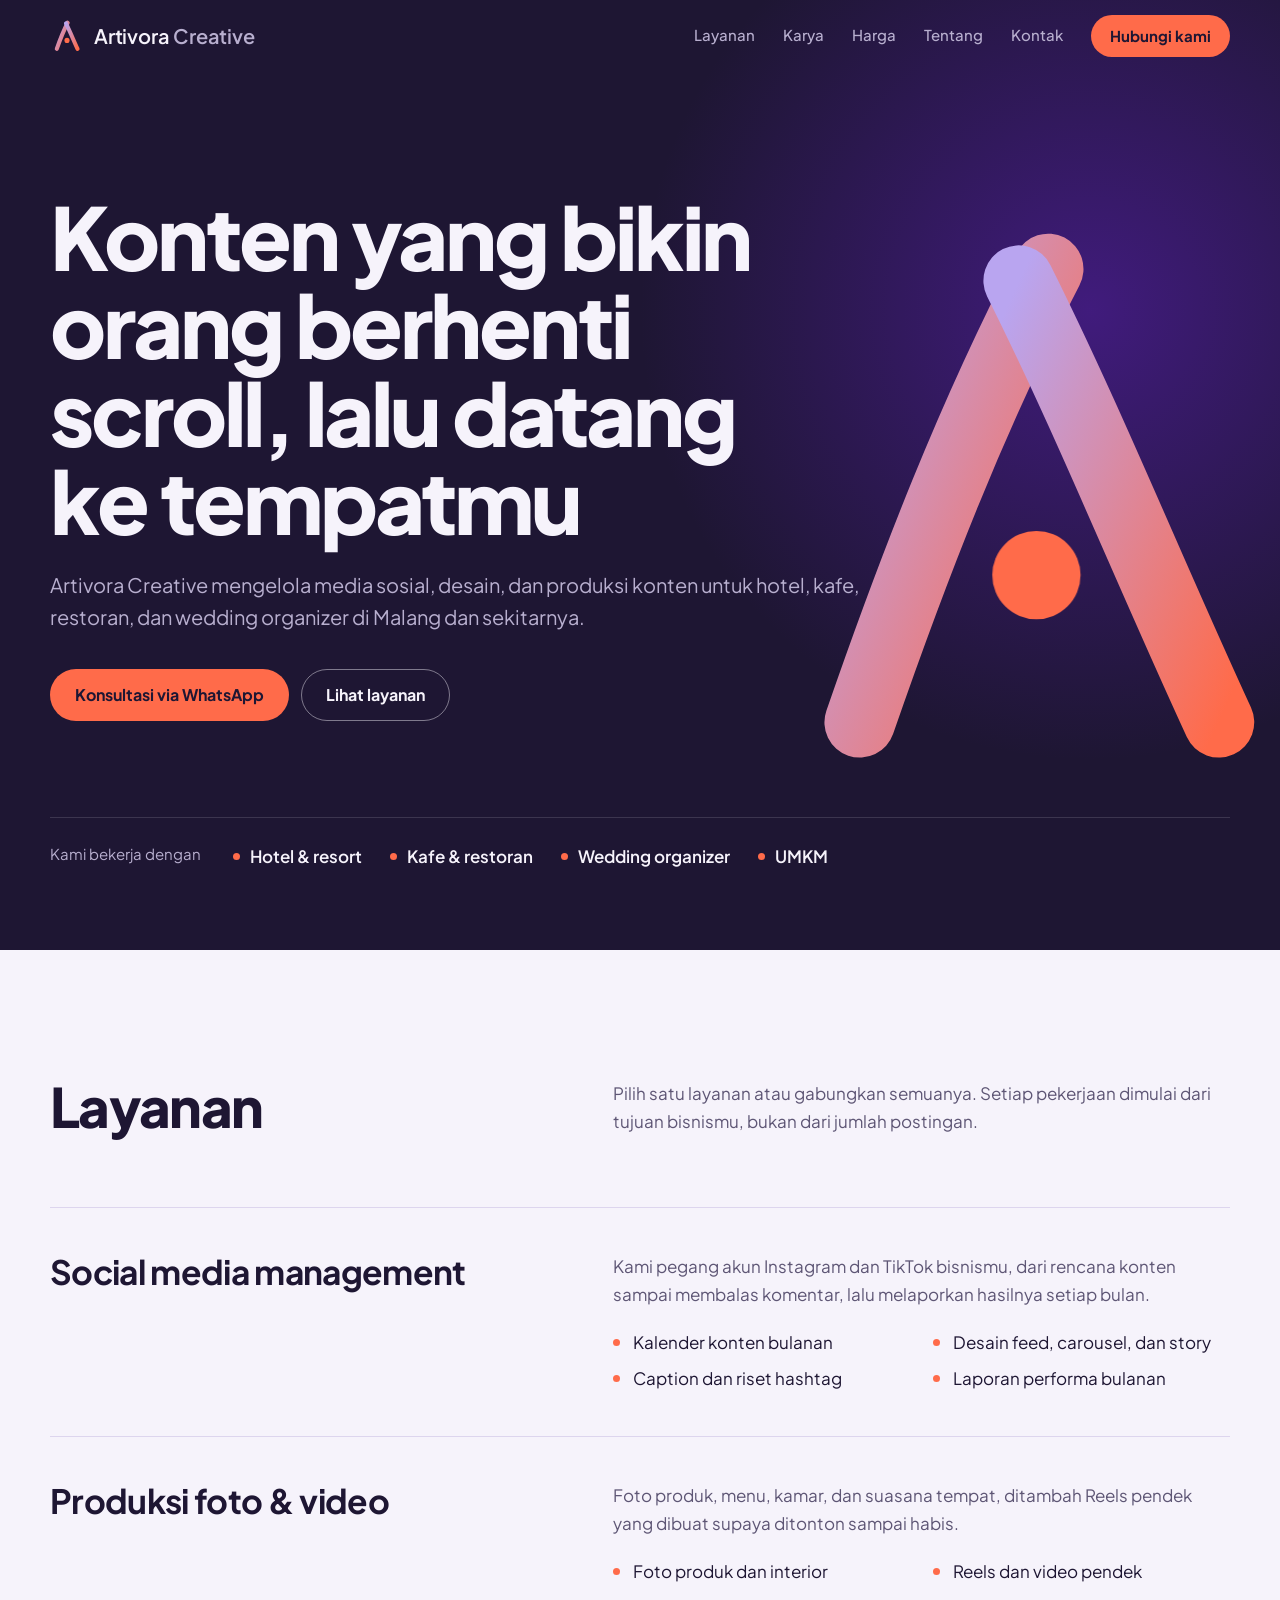
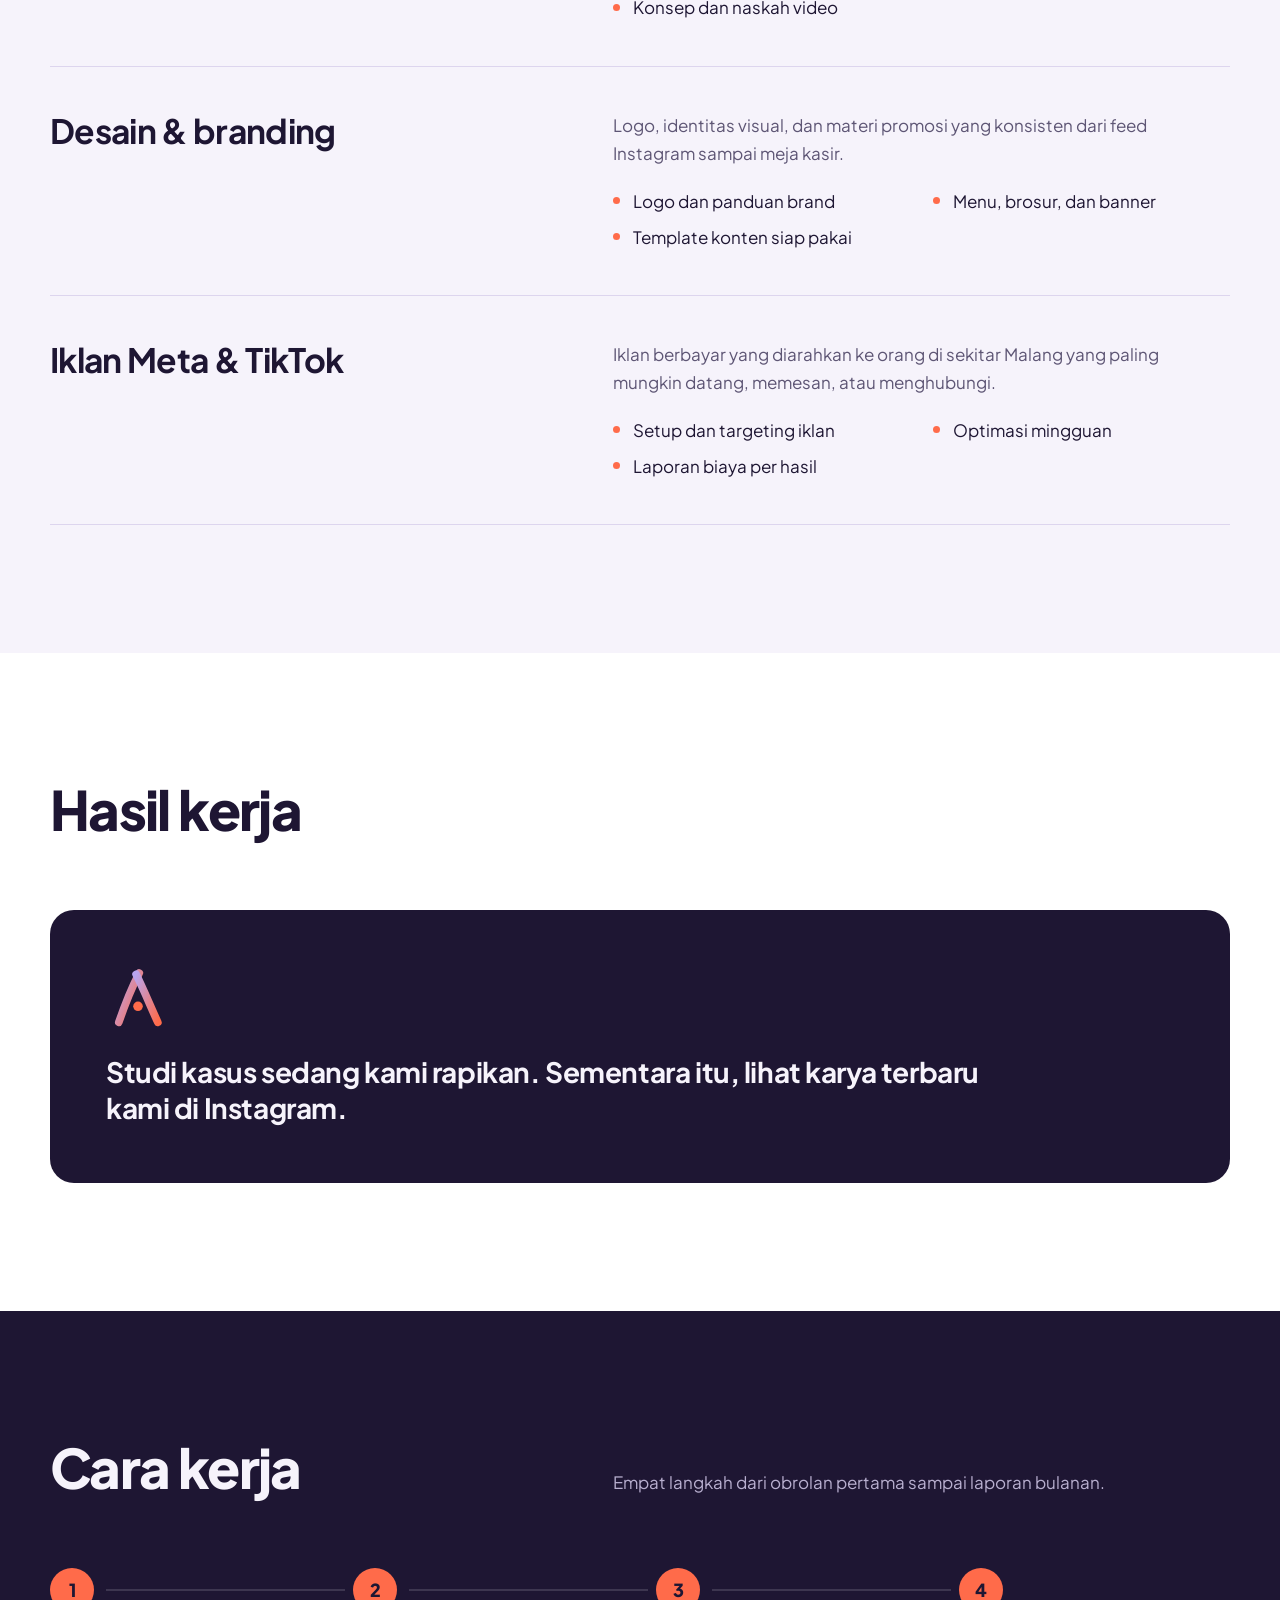
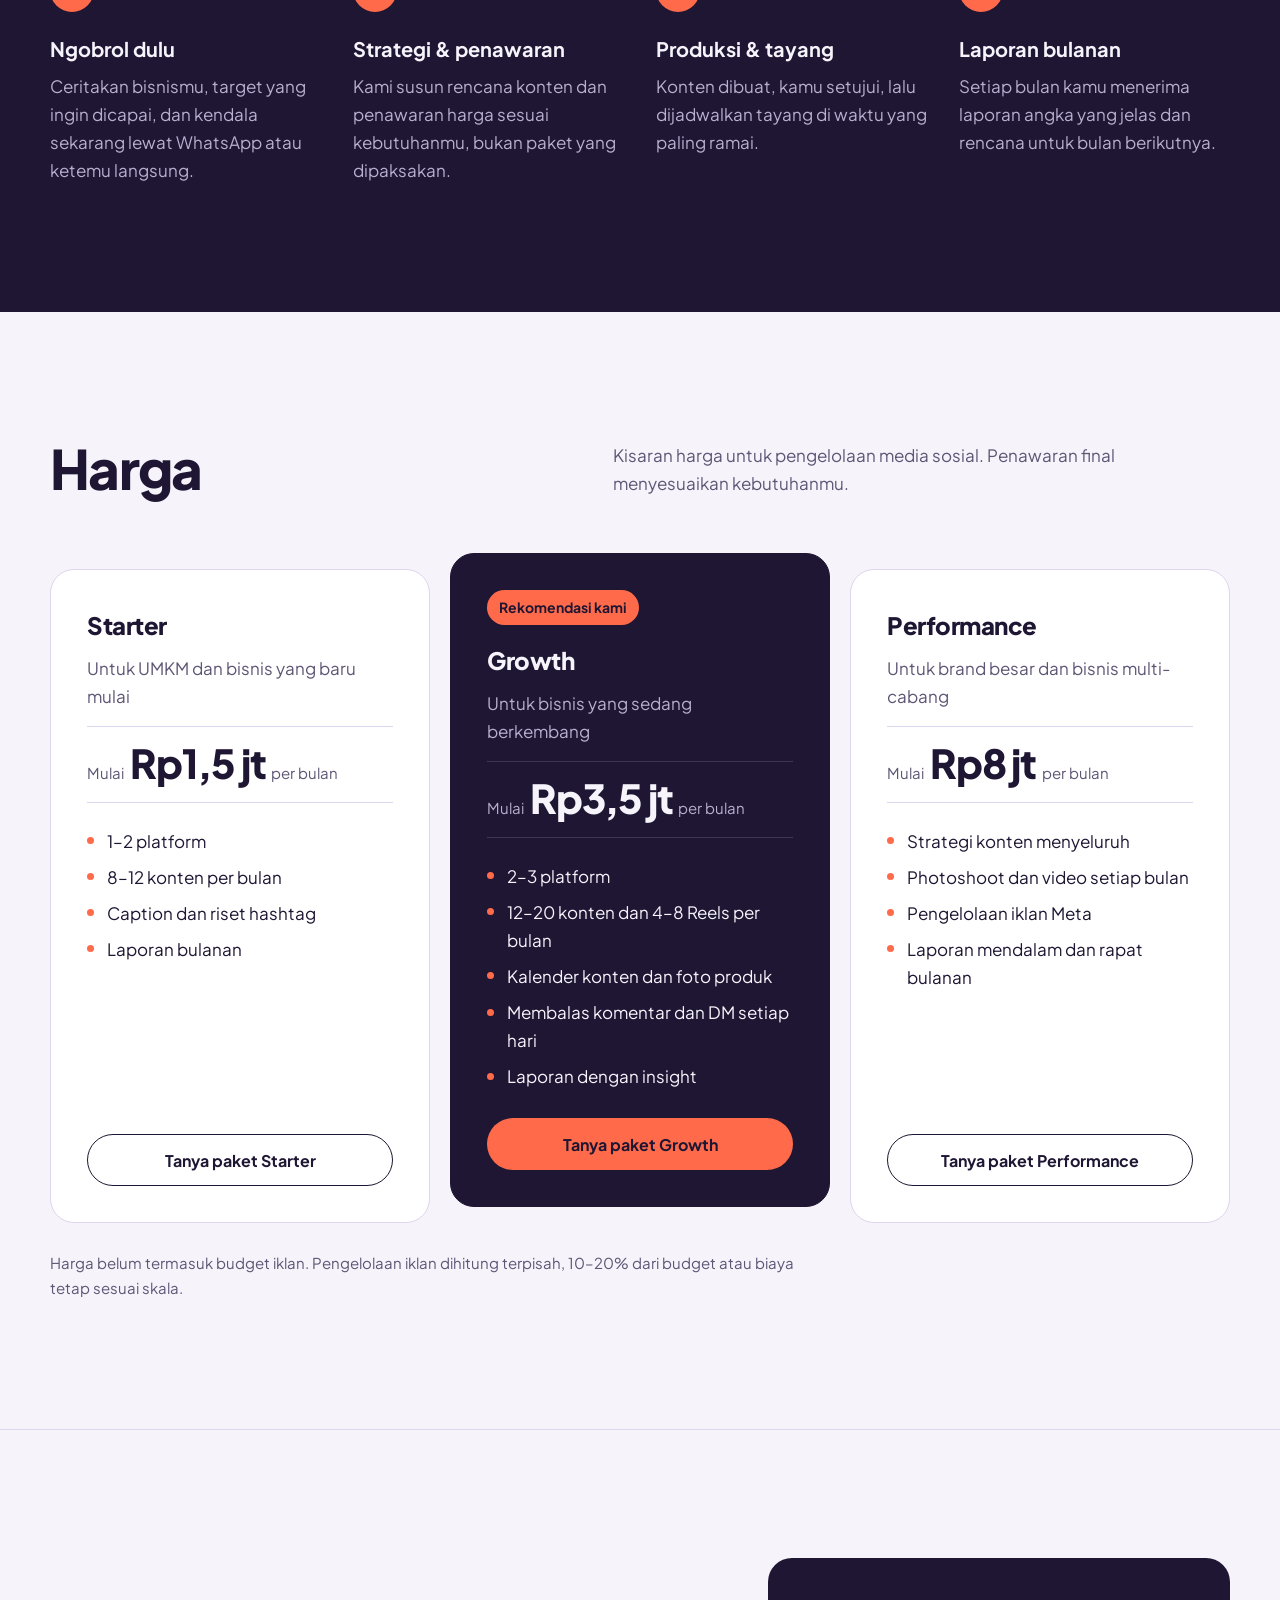
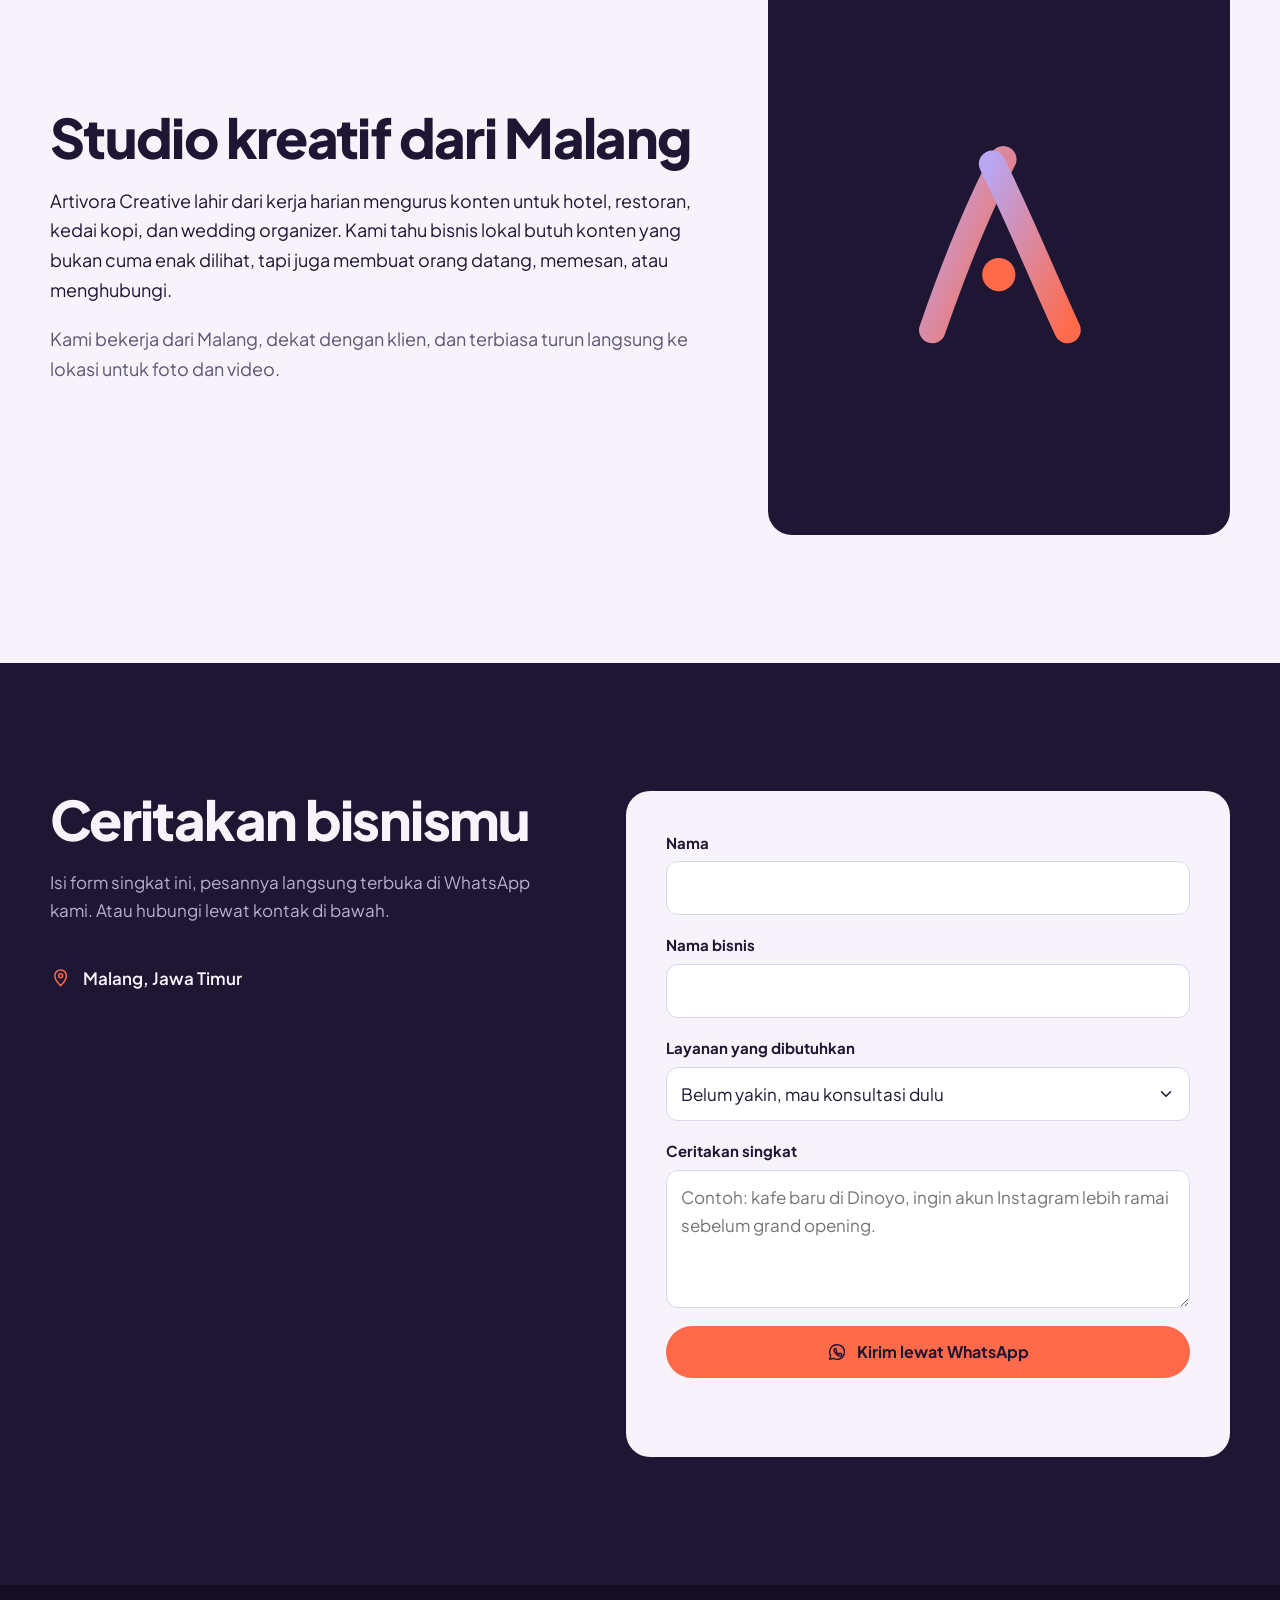
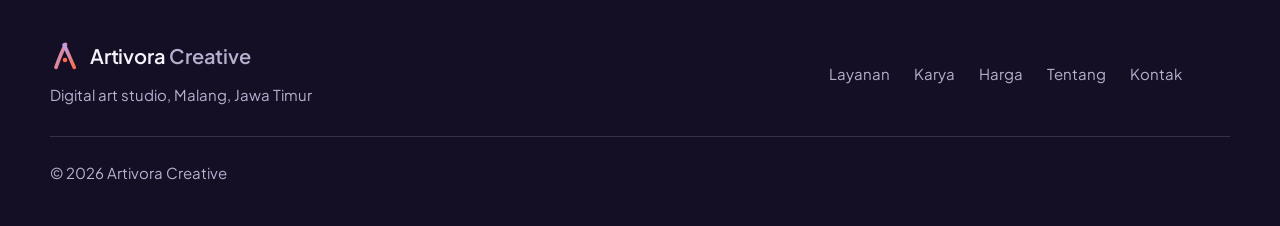
==== index.html @ 92237a72 "Website Artivora Creative + halaman admin Website company profile statis untuk GitHub Pages (artivor" ====
<!doctype html>
<html lang="id">
<head>
<meta charset="utf-8">
<meta name="viewport" content="width=device-width, initial-scale=1">
<title>Artivora Creative | Agency Social Media &amp; Desain di Malang</title>
<meta name="description" content="Studio kreatif di Malang untuk social media management, desain, foto &amp; video, dan iklan Meta. Untuk hotel, kafe, restoran, wedding organizer, dan UMKM.">
<link rel="canonical" href="https://artivora.my.id/">
<meta name="theme-color" content="#1E1633">
<meta property="og:type" content="website">
<meta property="og:locale" content="id_ID">
<meta property="og:title" content="Artivora Creative | Agency Social Media &amp; Desain di Malang">
<meta property="og:description" content="Studio kreatif di Malang untuk social media management, desain, foto &amp; video, dan iklan Meta. Untuk hotel, kafe, restoran, wedding organizer, dan UMKM.">
<meta property="og:url" content="https://artivora.my.id/">
<meta property="og:image" content="https://artivora.my.id/assets/img/og.png">
<meta name="twitter:card" content="summary_large_image">
<link rel="icon" href="assets/img/favicon.svg" type="image/svg+xml">
<link rel="apple-touch-icon" href="assets/img/apple-touch-icon.png">
<link rel="preload" href="assets/fonts/plus-jakarta-sans.woff2" as="font" type="font/woff2" crossorigin>
<link rel="stylesheet" href="assets/css/site.css?v=1.0.0">
<script type="application/ld+json">{"@context":"https://schema.org","@type":"ProfessionalService","name":"Artivora Creative","description":"Studio kreatif di Malang untuk social media management, desain, foto & video, dan iklan Meta. Untuk hotel, kafe, restoran, wedding organizer, dan UMKM.","url":"https://artivora.my.id","areaServed":"Malang","address":{"@type":"PostalAddress","addressLocality":"Malang","addressRegion":"Jawa Timur","addressCountry":"ID"},"image":"https://artivora.my.id/assets/img/og.png"}</script>
<!-- Halaman ini dibuat otomatis dari content.json. Ubah isinya lewat /admin, bukan di file ini. -->
</head>
<body>
<a class="skip-link" href="#main">Langsung ke isi</a>
<header class="site-header" data-header><div class="wrap header-inner"><a class="logo" href="#top" aria-label="Artivora Creative"><svg class="logo-mark" viewBox="0 0 100 100" aria-hidden="true" focusable="false"><defs><linearGradient id="am4" x1="0" y1="0" x2="1" y2="1"><stop offset="0" stop-color="#B9A5F0"/><stop offset="1" stop-color="#FF6B4A"/></linearGradient></defs><path class="mark-stroke mark-stroke-a" pathLength="1" d="M20 88 C 29 62, 39 36, 52 11" fill="none" stroke="url(#am4)" stroke-width="12" stroke-linecap="round"/><path class="mark-stroke mark-stroke-b" pathLength="1" d="M47 13 C 59 37, 69 62, 81 88" fill="none" stroke="url(#am4)" stroke-width="12" stroke-linecap="round"/><circle class="mark-dot" cx="50" cy="63" r="7.5" fill="#FF6B4A"/></svg><span class="logo-word">Artivora<span class="logo-rest"> Creative</span></span></a><nav class="nav" aria-label="Navigasi utama"><button class="nav-toggle" type="button" aria-expanded="false" aria-controls="nav-menu" data-nav-toggle><span class="nav-toggle-bars" aria-hidden="true"></span><span class="sr-only">Buka menu</span></button><div class="nav-menu" id="nav-menu" data-nav-menu><ul class="nav-links"><li><a href="#layanan">Layanan</a></li><li><a href="#karya">Karya</a></li><li><a href="#harga">Harga</a></li><li><a href="#tentang">Tentang</a></li><li><a href="#kontak">Kontak</a></li></ul><a class="btn btn-coral btn-small" href="#kontak">Hubungi kami</a></div></nav></div></header><main id="main"><section class="hero" id="top" aria-labelledby="hero-title"><div class="hero-art" aria-hidden="true"><svg class="hero-mark" viewBox="0 0 100 100" aria-hidden="true" focusable="false"><defs><linearGradient id="am1" x1="0" y1="0" x2="1" y2="1"><stop offset="0" stop-color="#B9A5F0"/><stop offset="1" stop-color="#FF6B4A"/></linearGradient></defs><path class="mark-stroke mark-stroke-a" pathLength="1" d="M20 88 C 29 62, 39 36, 52 11" fill="none" stroke="url(#am1)" stroke-width="12" stroke-linecap="round"/><path class="mark-stroke mark-stroke-b" pathLength="1" d="M47 13 C 59 37, 69 62, 81 88" fill="none" stroke="url(#am1)" stroke-width="12" stroke-linecap="round"/><circle class="mark-dot" cx="50" cy="63" r="7.5" fill="#FF6B4A"/></svg></div><div class="wrap hero-inner"><h1 id="hero-title" class="hero-title">Konten yang bikin orang berhenti scroll, lalu datang ke tempatmu</h1><p class="hero-sub">Artivora Creative mengelola media sosial, desain, dan produksi konten untuk hotel, kafe, restoran, dan wedding organizer di Malang dan sekitarnya.</p><div class="hero-actions"><a class="btn btn-coral" href="#kontak"><span>Konsultasi via WhatsApp</span></a><a class="btn btn-ghost" href="#layanan">Lihat layanan</a></div><div class="hero-industries"><p class="hero-industries-label">Kami bekerja dengan</p><ul><li>Hotel &amp; resort</li><li>Kafe &amp; restoran</li><li>Wedding organizer</li><li>UMKM</li></ul></div></div></section><section class="section services" id="layanan" aria-labelledby="layanan-title"><div class="wrap"><header class="section-head"><h2 id="layanan-title">Layanan</h2><p class="section-intro">Pilih satu layanan atau gabungkan semuanya. Setiap pekerjaan dimulai dari tujuan bisnismu, bukan dari jumlah postingan.</p></header><ul class="service-list"><li class="service"><h3 class="service-title">Social media management</h3><div class="service-body"><p>Kami pegang akun Instagram dan TikTok bisnismu, dari rencana konten sampai membalas komentar, lalu melaporkan hasilnya setiap bulan.</p><ul class="dot-list"><li>Kalender konten bulanan</li><li>Desain feed, carousel, dan story</li><li>Caption dan riset hashtag</li><li>Laporan performa bulanan</li></ul></div></li><li class="service"><h3 class="service-title">Produksi foto &amp; video</h3><div class="service-body"><p>Foto produk, menu, kamar, dan suasana tempat, ditambah Reels pendek yang dibuat supaya ditonton sampai habis.</p><ul class="dot-list"><li>Foto produk dan interior</li><li>Reels dan video pendek</li><li>Konsep dan naskah video</li></ul></div></li><li class="service"><h3 class="service-title">Desain &amp; branding</h3><div class="service-body"><p>Logo, identitas visual, dan materi promosi yang konsisten dari feed Instagram sampai meja kasir.</p><ul class="dot-list"><li>Logo dan panduan brand</li><li>Menu, brosur, dan banner</li><li>Template konten siap pakai</li></ul></div></li><li class="service"><h3 class="service-title">Iklan Meta &amp; TikTok</h3><div class="service-body"><p>Iklan berbayar yang diarahkan ke orang di sekitar Malang yang paling mungkin datang, memesan, atau menghubungi.</p><ul class="dot-list"><li>Setup dan targeting iklan</li><li>Optimasi mingguan</li><li>Laporan biaya per hasil</li></ul></div></li></ul></div></section><section class="section work-section" id="karya" aria-labelledby="karya-title"><div class="wrap"><header class="section-head"><h2 id="karya-title">Hasil kerja</h2></header><div class="work-empty"><svg class="work-empty-mark" viewBox="0 0 100 100" aria-hidden="true" focusable="false"><defs><linearGradient id="am2" x1="0" y1="0" x2="1" y2="1"><stop offset="0" stop-color="#B9A5F0"/><stop offset="1" stop-color="#FF6B4A"/></linearGradient></defs><path class="mark-stroke mark-stroke-a" pathLength="1" d="M20 88 C 29 62, 39 36, 52 11" fill="none" stroke="url(#am2)" stroke-width="12" stroke-linecap="round"/><path class="mark-stroke mark-stroke-b" pathLength="1" d="M47 13 C 59 37, 69 62, 81 88" fill="none" stroke="url(#am2)" stroke-width="12" stroke-linecap="round"/><circle class="mark-dot" cx="50" cy="63" r="7.5" fill="#FF6B4A"/></svg><p>Studi kasus sedang kami rapikan. Sementara itu, lihat karya terbaru kami di Instagram.</p></div></div></section><section class="section process" id="cara-kerja" aria-labelledby="cara-kerja-title"><div class="wrap"><header class="section-head"><h2 id="cara-kerja-title">Cara kerja</h2><p class="section-intro">Empat langkah dari obrolan pertama sampai laporan bulanan.</p></header><ol class="steps"><li class="step"><span class="step-num" aria-hidden="true">1</span><h3>Ngobrol dulu</h3><p>Ceritakan bisnismu, target yang ingin dicapai, dan kendala sekarang lewat WhatsApp atau ketemu langsung.</p></li><li class="step"><span class="step-num" aria-hidden="true">2</span><h3>Strategi &amp; penawaran</h3><p>Kami susun rencana konten dan penawaran harga sesuai kebutuhanmu, bukan paket yang dipaksakan.</p></li><li class="step"><span class="step-num" aria-hidden="true">3</span><h3>Produksi &amp; tayang</h3><p>Konten dibuat, kamu setujui, lalu dijadwalkan tayang di waktu yang paling ramai.</p></li><li class="step"><span class="step-num" aria-hidden="true">4</span><h3>Laporan bulanan</h3><p>Setiap bulan kamu menerima laporan angka yang jelas dan rencana untuk bulan berikutnya.</p></li></ol></div></section><section class="section pricing" id="harga" aria-labelledby="harga-title"><div class="wrap"><header class="section-head"><h2 id="harga-title">Harga</h2><p class="section-intro">Kisaran harga untuk pengelolaan media sosial. Penawaran final menyesuaikan kebutuhanmu.</p></header><div class="tiers"><article class="tier"><h3 class="tier-name">Starter</h3><p class="tier-audience">Untuk UMKM dan bisnis yang baru mulai</p><p class="tier-price"><span class="tier-from">Mulai</span> <strong>Rp1,5 jt</strong> <span class="tier-period">per bulan</span></p><ul class="dot-list"><li>1–2 platform</li><li>8–12 konten per bulan</li><li>Caption dan riset hashtag</li><li>Laporan bulanan</li></ul><a class="btn btn-outline" href="#kontak">Tanya paket Starter</a></article><article class="tier tier-featured"><p class="tier-badge">Rekomendasi kami</p><h3 class="tier-name">Growth</h3><p class="tier-audience">Untuk bisnis yang sedang berkembang</p><p class="tier-price"><span class="tier-from">Mulai</span> <strong>Rp3,5 jt</strong> <span class="tier-period">per bulan</span></p><ul class="dot-list"><li>2–3 platform</li><li>12–20 konten dan 4–8 Reels per bulan</li><li>Kalender konten dan foto produk</li><li>Membalas komentar dan DM setiap hari</li><li>Laporan dengan insight</li></ul><a class="btn btn-coral" href="#kontak">Tanya paket Growth</a></article><article class="tier"><h3 class="tier-name">Performance</h3><p class="tier-audience">Untuk brand besar dan bisnis multi-cabang</p><p class="tier-price"><span class="tier-from">Mulai</span> <strong>Rp8 jt</strong> <span class="tier-period">per bulan</span></p><ul class="dot-list"><li>Strategi konten menyeluruh</li><li>Photoshoot dan video setiap bulan</li><li>Pengelolaan iklan Meta</li><li>Laporan mendalam dan rapat bulanan</li></ul><a class="btn btn-outline" href="#kontak">Tanya paket Performance</a></article></div><p class="pricing-note">Harga belum termasuk budget iklan. Pengelolaan iklan dihitung terpisah, 10–20% dari budget atau biaya tetap sesuai skala.</p></div></section><section class="section about" id="tentang" aria-labelledby="tentang-title"><div class="wrap"><div class="about-grid"><div class="about-text"><h2 id="tentang-title">Studio kreatif dari Malang</h2><p>Artivora Creative lahir dari kerja harian mengurus konten untuk hotel, restoran, kedai kopi, dan wedding organizer. Kami tahu bisnis lokal butuh konten yang bukan cuma enak dilihat, tapi juga membuat orang datang, memesan, atau menghubungi.</p><p>Kami bekerja dari Malang, dekat dengan klien, dan terbiasa turun langsung ke lokasi untuk foto dan video.</p></div><div class="about-media"><svg class="about-mark" viewBox="0 0 100 100" aria-hidden="true" focusable="false"><defs><linearGradient id="am3" x1="0" y1="0" x2="1" y2="1"><stop offset="0" stop-color="#B9A5F0"/><stop offset="1" stop-color="#FF6B4A"/></linearGradient></defs><path class="mark-stroke mark-stroke-a" pathLength="1" d="M20 88 C 29 62, 39 36, 52 11" fill="none" stroke="url(#am3)" stroke-width="12" stroke-linecap="round"/><path class="mark-stroke mark-stroke-b" pathLength="1" d="M47 13 C 59 37, 69 62, 81 88" fill="none" stroke="url(#am3)" stroke-width="12" stroke-linecap="round"/><circle class="mark-dot" cx="50" cy="63" r="7.5" fill="#FF6B4A"/></svg></div></div></div></section><section class="section contact" id="kontak" aria-labelledby="kontak-title"><div class="wrap contact-grid"><div class="contact-info"><h2 id="kontak-title">Ceritakan bisnismu</h2><p class="section-intro">Isi form singkat ini, pesannya langsung terbuka di WhatsApp kami. Atau hubungi lewat kontak di bawah.</p><ul class="contact-direct"><li><span class="contact-plain"><svg class="icon" viewBox="0 0 24 24" fill="none" stroke="currentColor" stroke-width="1.7" stroke-linecap="round" stroke-linejoin="round" aria-hidden="true" focusable="false"><path d="M12 21s-6.5-6.1-6.5-11.2a6.5 6.5 0 0 1 13 0C18.5 14.9 12 21 12 21Z"/><circle cx="12" cy="9.8" r="2.3"/></svg><span>Malang, Jawa Timur</span></span></li></ul></div><form class="contact-form" data-wa-form data-wa="" data-email="" novalidate><div class="field"><label for="f-name">Nama</label><input id="f-name" name="name" autocomplete="name" required></div><div class="field"><label for="f-business">Nama bisnis</label><input id="f-business" name="business" autocomplete="organization"></div><div class="field"><label for="f-service">Layanan yang dibutuhkan</label><select id="f-service" name="service"><option value="">Belum yakin, mau konsultasi dulu</option><option>Social media management</option><option>Produksi foto &amp; video</option><option>Desain &amp; branding</option><option>Iklan Meta &amp; TikTok</option></select></div><div class="field"><label for="f-message">Ceritakan singkat</label><textarea id="f-message" name="message" rows="4" placeholder="Contoh: kafe baru di Dinoyo, ingin akun Instagram lebih ramai sebelum grand opening."></textarea></div><button class="btn btn-coral btn-block" type="submit"><svg class="icon" viewBox="0 0 24 24" fill="none" stroke="currentColor" stroke-width="1.7" stroke-linecap="round" stroke-linejoin="round" aria-hidden="true" focusable="false"><path d="M12 3.2a8.8 8.8 0 0 0-7.6 13.2L3.3 20.7l4.4-1.1A8.8 8.8 0 1 0 12 3.2Z"/><path d="M8.9 8.3c.2-.5.5-.5.8-.5h.5c.2 0 .4 0 .6.5l.7 1.7c.1.2.1.4 0 .6l-.4.6c-.1.2-.2.3 0 .6.4.7 1 1.4 1.7 1.9.6.4 1 .6 1.3.7.2.1.4 0 .5-.1l.6-.7c.2-.2.3-.2.6-.1l1.6.8c.3.1.4.2.4.4 0 .3 0 1.1-.6 1.6-.5.5-1.4.8-2.2.6-1.2-.3-2.6-1-3.9-2.2-1.4-1.3-2.2-2.7-2.5-3.7-.3-1-.1-1.9.3-2.5Z"/></svg><span>Kirim lewat WhatsApp</span></button><p class="form-status" role="status" data-form-status></p></form></div></section></main><footer class="site-footer"><div class="wrap footer-inner"><div class="footer-brand"><a class="logo" href="#top"><svg class="logo-mark" viewBox="0 0 100 100" aria-hidden="true" focusable="false"><defs><linearGradient id="am5" x1="0" y1="0" x2="1" y2="1"><stop offset="0" stop-color="#B9A5F0"/><stop offset="1" stop-color="#FF6B4A"/></linearGradient></defs><path class="mark-stroke mark-stroke-a" pathLength="1" d="M20 88 C 29 62, 39 36, 52 11" fill="none" stroke="url(#am5)" stroke-width="12" stroke-linecap="round"/><path class="mark-stroke mark-stroke-b" pathLength="1" d="M47 13 C 59 37, 69 62, 81 88" fill="none" stroke="url(#am5)" stroke-width="12" stroke-linecap="round"/><circle class="mark-dot" cx="50" cy="63" r="7.5" fill="#FF6B4A"/></svg><span class="logo-word">Artivora<span class="logo-rest"> Creative</span></span></a><p>Digital art studio, Malang, Jawa Timur</p></div><ul class="footer-links"><li><a href="#layanan">Layanan</a></li><li><a href="#karya">Karya</a></li><li><a href="#harga">Harga</a></li><li><a href="#tentang">Tentang</a></li><li><a href="#kontak">Kontak</a></li></ul><ul class="footer-social"></ul><p class="footer-copy">© 2026 Artivora Creative</p></div></footer>
<script src="assets/js/site.js?v=1.0.0" defer></script>
</body>
</html>
---- assets/css/site.css ----
/* Artivora Creative — site styles */

@font-face {
  font-family: 'Plus Jakarta Sans';
  src: url('../fonts/plus-jakarta-sans.woff2') format('woff2');
  font-weight: 200 800;
  font-style: normal;
  font-display: swap;
}
@font-face {
  font-family: 'Poppins';
  src: url('../fonts/poppins-600.woff2') format('woff2');
  font-weight: 600;
  font-style: normal;
  font-display: swap;
}

:root {
  --plum: #1E1633;
  --plum-deep: #150F25;
  --plum-raised: #2A2045;
  --indigo: #4C1D95;
  --lilac: #B9A5F0;
  --lilac-soft: #ECE6F8;
  --coral: #FF6B4A;
  --coral-press: #F2552F;
  --paper: #F6F3FB;
  --white: #FFFFFF;
  --ink: #1E1633;
  --muted: #5E5675;
  --line: #DDD5EE;
  --on-dark: #F6F3FB;
  --on-dark-muted: #B8AFCF;
  --line-dark: rgba(246, 243, 251, 0.14);

  --font: 'Plus Jakarta Sans', system-ui, -apple-system, 'Segoe UI', Roboto, sans-serif;
  --font-brand: 'Poppins', var(--font);

  --wrap: 1180px;
  --gutter: clamp(20px, 5vw, 48px);
  --section-y: clamp(72px, 10vw, 128px);
  --radius-lg: 24px;
  --radius: 14px;
  --radius-sm: 10px;
  --header-h: 72px;
}

*, *::before, *::after { box-sizing: border-box; }

html {
  scroll-behavior: smooth;
  scroll-padding-top: calc(var(--header-h) + 8px);
  -webkit-text-size-adjust: 100%;
}

body {
  margin: 0;
  background: var(--paper);
  color: var(--ink);
  font-family: var(--font);
  font-size: 1rem;
  line-height: 1.65;
  -webkit-font-smoothing: antialiased;
  text-rendering: optimizeLegibility;
}
@media (min-width: 720px) { body { font-size: 1.0625rem; } }

img, svg { display: block; max-width: 100%; }
img { height: auto; }
a { color: inherit; }
h1, h2, h3, p, ul, ol, dl, dd, figure, blockquote { margin: 0; }
ul, ol { padding: 0; list-style: none; }
button, input, select, textarea { font: inherit; color: inherit; }

.wrap {
  width: 100%;
  max-width: calc(var(--wrap) + var(--gutter) * 2);
  margin-inline: auto;
  padding-inline: var(--gutter);
}

.sr-only {
  position: absolute; width: 1px; height: 1px; padding: 0; margin: -1px;
  overflow: hidden; clip: rect(0 0 0 0); white-space: nowrap; border: 0;
}

.skip-link {
  position: absolute; left: 16px; top: -60px; z-index: 100;
  background: var(--coral); color: var(--plum); padding: 10px 16px;
  border-radius: var(--radius-sm); font-weight: 700; text-decoration: none;
}
.skip-link:focus { top: 16px; }

:focus-visible { outline: 3px solid var(--indigo); outline-offset: 3px; border-radius: 6px; }
.site-header :focus-visible,
.hero :focus-visible,
.process :focus-visible,
.contact-info :focus-visible,
.tier-featured :focus-visible,
.work-empty :focus-visible,
.site-footer :focus-visible { outline-color: var(--lilac); }

.icon { width: 1.25em; height: 1.25em; flex: none; }

/* ---------- buttons ---------- */
.btn {
  display: inline-flex; align-items: center; justify-content: center; gap: 10px;
  min-height: 52px; padding: 12px 24px;
  border: 1.5px solid transparent; border-radius: 999px;
  font-weight: 700; font-size: 1rem; line-height: 1.2;
  text-decoration: none; cursor: pointer;
  transition: background-color .15s ease, border-color .15s ease, color .15s ease;
}
.btn-small { min-height: 42px; padding: 8px 18px; font-size: .9375rem; }
.btn-block { width: 100%; }
.btn-coral { background: var(--coral); color: var(--plum); }
.btn-coral:hover { background: var(--coral-press); }
.btn-ghost { border-color: rgba(246, 243, 251, .45); color: var(--on-dark); }
.btn-ghost:hover { border-color: var(--on-dark); }
.btn-outline { border-color: var(--ink); color: var(--ink); }
.btn-outline:hover { background: var(--ink); color: var(--paper); }

.text-link {
  display: inline-block; margin-top: 20px;
  font-weight: 700; color: var(--indigo);
  text-decoration: underline; text-decoration-thickness: 2px; text-underline-offset: 5px;
}

/* ---------- header ---------- */
.site-header {
  position: fixed; inset: 0 0 auto; z-index: 50;
  height: var(--header-h);
  color: var(--on-dark);
  transition: background-color .2s ease, border-color .2s ease;
  border-bottom: 1px solid transparent;
}
.site-header.is-scrolled,
.site-header.is-open {
  background: rgba(30, 22, 51, .94);
  border-bottom-color: var(--line-dark);
  -webkit-backdrop-filter: blur(10px);
  backdrop-filter: blur(10px);
}
.header-inner { height: 100%; display: flex; align-items: center; justify-content: space-between; gap: 24px; }

.logo { display: inline-flex; align-items: center; gap: 10px; text-decoration: none; color: var(--on-dark); }
.logo-mark { width: 34px; height: 34px; }
.logo-word { font-family: var(--font-brand); font-weight: 600; font-size: 1.25rem; letter-spacing: -.01em; line-height: 1; }
.logo-rest { color: var(--on-dark-muted); }
.logo-img { height: 38px; width: auto; }

.nav-toggle {
  display: inline-flex; align-items: center; justify-content: center;
  width: 44px; height: 44px; border: 0; border-radius: 12px;
  background: transparent; color: var(--on-dark); cursor: pointer;
}
.nav-toggle-bars, .nav-toggle-bars::before, .nav-toggle-bars::after {
  display: block; width: 22px; height: 2px; border-radius: 2px; background: currentColor;
  transition: transform .2s ease, opacity .2s ease;
}
.nav-toggle-bars { position: relative; }
.nav-toggle-bars::before, .nav-toggle-bars::after { content: ''; position: absolute; left: 0; }
.nav-toggle-bars::before { top: -7px; }
.nav-toggle-bars::after { top: 7px; }
.nav-toggle[aria-expanded="true"] .nav-toggle-bars { background: transparent; }
.nav-toggle[aria-expanded="true"] .nav-toggle-bars::before { transform: translateY(7px) rotate(45deg); }
.nav-toggle[aria-expanded="true"] .nav-toggle-bars::after { transform: translateY(-7px) rotate(-45deg); }

.nav-menu {
  position: absolute; left: 0; right: 0; top: var(--header-h);
  display: none; flex-direction: column; gap: 20px;
  padding: 16px var(--gutter) 28px;
  background: var(--plum); border-bottom: 1px solid var(--line-dark);
}
.nav-menu.is-open { display: flex; }
.nav-links { display: flex; flex-direction: column; }
.nav-links a {
  display: block; padding: 12px 0; text-decoration: none;
  font-size: 1.25rem; font-weight: 600; color: var(--on-dark);
  border-bottom: 1px solid var(--line-dark);
}

@media (min-width: 900px) {
  .nav-toggle { display: none; }
  .nav-menu {
    position: static; display: flex; flex-direction: row; align-items: center; gap: 28px;
    padding: 0; background: none; border: 0;
  }
  .nav-links { flex-direction: row; gap: 28px; }
  .nav-links a {
    padding: 6px 0; border: 0; font-size: .9375rem; font-weight: 500;
    color: var(--on-dark-muted); transition: color .15s ease;
  }
  .nav-links a:hover { color: var(--on-dark); }
}

/* ---------- hero ---------- */
.hero {
  position: relative; overflow: hidden; isolation: isolate;
  background: var(--plum); color: var(--on-dark);
  padding: calc(var(--header-h) + clamp(56px, 12vw, 120px)) 0 clamp(48px, 7vw, 80px);
  min-height: min(100svh, 880px);
  display: flex; align-items: flex-end;
}
.hero::before {
  content: ''; position: absolute; z-index: -2;
  width: 900px; height: 900px; right: -260px; top: -140px;
  background: radial-gradient(closest-side, rgba(76, 29, 149, .75), rgba(76, 29, 149, 0));
}
.hero-art {
  position: absolute; z-index: -1;
  right: -14vw; top: calc(var(--header-h) - 10px);
  width: min(78vw, 460px);
  opacity: .2;
}
.hero-mark { width: 100%; height: auto; overflow: visible; }
.hero-inner { position: relative; }

.hero-title {
  max-width: 15ch;
  font-size: clamp(2.5rem, 1.2rem + 5.4vw, 5.4rem);
  font-weight: 800; line-height: 1.02; letter-spacing: -.035em;
  text-wrap: balance;
}
.hero-sub {
  max-width: 54ch; margin-top: 24px;
  font-size: clamp(1.0625rem, 1rem + .35vw, 1.25rem); line-height: 1.6;
  color: var(--on-dark-muted);
}
.hero-actions { display: flex; flex-wrap: wrap; gap: 12px; margin-top: 36px; }

.hero-industries {
  margin-top: clamp(48px, 8vw, 96px); padding-top: 24px;
  border-top: 1px solid var(--line-dark);
  display: flex; flex-wrap: wrap; align-items: baseline; gap: 12px 32px;
}
.hero-industries-label { font-size: .9375rem; color: var(--on-dark-muted); }
.hero-industries ul { display: flex; flex-wrap: wrap; gap: 10px 28px; }
.hero-industries li { display: inline-flex; align-items: center; gap: 10px; font-weight: 600; }
.hero-industries li::before { content: ''; width: 7px; height: 7px; border-radius: 50%; background: var(--coral); }

@media (min-width: 900px) {
  .hero-art { right: -4vw; top: 50%; transform: translateY(-46%); width: min(46vw, 640px); opacity: 1; }
  .hero-title { max-width: 13.5ch; }
}

/* the one orchestrated moment: the A draws itself, then the dot lands */
.hero-mark .mark-stroke { stroke-dasharray: 1; stroke-dashoffset: 1; animation: mark-draw 1s cubic-bezier(.65, 0, .25, 1) forwards; }
.hero-mark .mark-stroke-b { animation-delay: .35s; }
.hero-mark .mark-dot { transform-box: fill-box; transform-origin: center; transform: scale(0); animation: mark-dot .55s cubic-bezier(.3, 1.6, .5, 1) 1.2s forwards; }
@keyframes mark-draw { to { stroke-dashoffset: 0; } }
@keyframes mark-dot { to { transform: scale(1); } }

@media (prefers-reduced-motion: reduce) {
  html { scroll-behavior: auto; }
  .hero-mark .mark-stroke { animation: none; stroke-dashoffset: 0; }
  .hero-mark .mark-dot { animation: none; transform: none; }
}

/* ---------- shared section ---------- */
.section { padding-block: var(--section-y); }
.clients, .services, .pricing, .about, .faq { background: var(--paper); }
.work-section, .testimonials { background: var(--white); }
:is(.clients, .services, .pricing, .about, .faq) + :is(.clients, .services, .pricing, .about, .faq),
:is(.work-section, .testimonials) + :is(.work-section, .testimonials) { border-top: 1px solid var(--line); }

.section-head { display: grid; gap: 16px; margin-bottom: clamp(40px, 6vw, 72px); }
.section-head h2,
.about-text h2,
.faq-grid h2,
.contact-info h2 {
  font-size: clamp(2rem, 1.2rem + 2.8vw, 3.4rem);
  font-weight: 800; line-height: 1.05; letter-spacing: -.03em;
  text-wrap: balance;
}
.section-intro { max-width: 52ch; color: var(--muted); font-size: 1.0625rem; }
@media (min-width: 900px) {
  .section-head { grid-template-columns: 5fr 6fr; align-items: end; gap: 48px; }
}

.dot-list { display: grid; gap: 8px; }
.dot-list li { position: relative; padding-left: 20px; }
.dot-list li::before {
  content: ''; position: absolute; left: 0; top: .62em;
  width: 7px; height: 7px; border-radius: 50%; background: var(--coral);
}

/* ---------- clients ---------- */
.clients { padding-block: 48px; }
.clients-title { font-size: 1rem; font-weight: 600; color: var(--muted); margin-bottom: 20px; }
.clients-list { display: flex; flex-wrap: wrap; align-items: center; gap: 24px 48px; }
.clients-list img { height: 44px; width: auto; max-width: 160px; object-fit: contain; filter: grayscale(1); opacity: .8; }
.clients-list span { font-weight: 700; font-size: 1.125rem; color: var(--muted); }
.clients-list a { display: block; text-decoration: none; }

/* ---------- services ---------- */
.service-list { border-bottom: 1px solid var(--line); }
.service { display: grid; gap: 16px; padding-block: clamp(28px, 4vw, 44px); border-top: 1px solid var(--line); }
.service-title { font-size: clamp(1.5rem, 1.1rem + 1.4vw, 2.1rem); font-weight: 700; line-height: 1.15; letter-spacing: -.02em; }
.service-body { display: grid; gap: 20px; }
.service-body > p { max-width: 58ch; color: var(--muted); }
@media (min-width: 900px) {
  .service { grid-template-columns: 5fr 6fr; gap: 48px; }
  .service-body .dot-list { grid-template-columns: 1fr 1fr; column-gap: 24px; }
}

/* ---------- work ---------- */
.work-list { display: grid; gap: clamp(56px, 8vw, 96px); }
.work { display: grid; gap: 28px; align-items: center; }
.work-media {
  aspect-ratio: 4 / 3; border-radius: var(--radius-lg); overflow: hidden;
  background: var(--lilac-soft); display: grid; place-items: center;
}
.work-media img { width: 100%; height: 100%; object-fit: cover; }
.work-media-mark { width: 30%; opacity: .5; }
.work-meta { display: flex; flex-wrap: wrap; gap: 8px; font-size: .9375rem; font-weight: 600; color: var(--muted); }
.work-meta span { color: var(--line); }
.work-title { margin-top: 10px; font-size: clamp(1.6rem, 1.1rem + 1.6vw, 2.25rem); font-weight: 800; line-height: 1.12; letter-spacing: -.025em; }
.work-metric { display: flex; flex-direction: column; margin-top: 24px; }
.work-metric strong { font-size: clamp(2.75rem, 2rem + 3vw, 4.25rem); font-weight: 800; line-height: 1; letter-spacing: -.04em; color: var(--indigo); }
.work-metric span { margin-top: 6px; color: var(--muted); }
.work-story { display: grid; gap: 16px; margin-top: 28px; padding-top: 24px; border-top: 1px solid var(--line); }
.work-story dt { font-weight: 700; font-size: .9375rem; }
.work-story dd { color: var(--muted); max-width: 56ch; }
@media (min-width: 900px) {
  .work { grid-template-columns: 1fr 1fr; gap: 64px; }
  .work:nth-child(even) .work-media { order: 2; }
}

.work-empty {
  display: grid; gap: 24px; justify-items: start;
  padding: clamp(32px, 6vw, 56px); border-radius: var(--radius-lg);
  background: var(--plum); color: var(--on-dark);
}
.work-empty-mark { width: 64px; height: 64px; }
.work-empty p { max-width: 44ch; font-size: clamp(1.25rem, 1rem + 1vw, 1.75rem); font-weight: 700; line-height: 1.3; letter-spacing: -.015em; }

/* ---------- process ---------- */
.process { background: var(--plum); color: var(--on-dark); }
.process .section-intro { color: var(--on-dark-muted); }
.steps { display: grid; gap: 32px; counter-reset: none; }
.step { position: relative; display: grid; gap: 10px; align-content: start; padding-left: 64px; }
.step-num {
  position: absolute; left: 0; top: 0;
  display: grid; place-items: center; width: 44px; height: 44px; border-radius: 50%;
  background: var(--coral); color: var(--plum); font-weight: 800; font-size: 1.125rem;
}
.step:not(:last-child)::after {
  content: ''; position: absolute; left: 21px; top: 52px; bottom: -28px; width: 2px; background: var(--line-dark);
}
.step h3 { font-size: 1.25rem; font-weight: 700; line-height: 1.3; padding-top: 8px; }
.step p { color: var(--on-dark-muted); }
@media (min-width: 900px) {
  .steps { grid-template-columns: repeat(4, 1fr); gap: 32px; }
  .step { padding-left: 0; padding-top: 68px; }
  .step:not(:last-child)::after { left: 56px; right: -24px; top: 21px; bottom: auto; width: auto; height: 2px; }
  .step h3 { padding-top: 0; }
}

/* ---------- pricing ---------- */
.tiers { display: grid; gap: 20px; align-items: start; }
.tier {
  display: flex; flex-direction: column; gap: 16px;
  padding: clamp(28px, 3vw, 36px); border-radius: var(--radius-lg);
  background: var(--white); border: 1px solid var(--line);
}
.tier .dot-list { margin-block: 8px 12px; }
.tier .btn { margin-top: auto; }
.tier-name { font-size: 1.5rem; font-weight: 800; letter-spacing: -.02em; }
.tier-audience { color: var(--muted); margin-top: -8px; }
.tier-price { display: flex; flex-wrap: wrap; align-items: baseline; gap: 6px; padding-block: 16px; border-block: 1px solid var(--line); }
.tier-price strong { font-size: clamp(2rem, 1.6rem + 1.2vw, 2.5rem); font-weight: 800; letter-spacing: -.03em; line-height: 1; }
.tier-from, .tier-period { color: var(--muted); font-size: .9375rem; }
.tier-badge {
  align-self: flex-start; padding: 6px 12px; border-radius: 999px;
  background: var(--coral); color: var(--plum); font-size: .875rem; font-weight: 700;
}
.tier-featured { background: var(--plum); color: var(--on-dark); border-color: var(--plum); }
.tier-featured .tier-audience,
.tier-featured .tier-from,
.tier-featured .tier-period { color: var(--on-dark-muted); }
.tier-featured .tier-price { border-color: var(--line-dark); }
.pricing-note { margin-top: 28px; max-width: 70ch; color: var(--muted); font-size: .9375rem; }
@media (min-width: 900px) {
  .tiers { grid-template-columns: repeat(3, 1fr); align-items: stretch; }
  .tier { min-height: 100%; }
  .tier-featured { margin-top: -16px; margin-bottom: 16px; }
}

/* ---------- testimonials ---------- */
.quotes { display: grid; gap: 40px; }
.quote { display: grid; gap: 20px; padding-top: 28px; border-top: 2px solid var(--ink); }
.quote blockquote p { font-size: clamp(1.15rem, 1rem + .5vw, 1.4rem); font-weight: 500; line-height: 1.5; letter-spacing: -.01em; }
.quote blockquote p::before { content: '\201C'; display: block; font-size: 3.5rem; line-height: .7; font-weight: 800; color: var(--coral); margin-bottom: 8px; }
.quote figcaption { display: flex; align-items: center; gap: 12px; }
.quote figcaption img { width: 44px; height: 44px; border-radius: 50%; object-fit: cover; }
.quote figcaption > span { display: grid; line-height: 1.35; }
.quote figcaption span span { color: var(--muted); font-size: .9375rem; }
@media (min-width: 900px) { .quotes { grid-template-columns: repeat(2, 1fr); gap: 56px; } }

/* ---------- about ---------- */
.about-grid { display: grid; gap: 40px; align-items: center; }
.about-text { display: grid; gap: 20px; }
.about-text p { max-width: 58ch; font-size: 1.125rem; color: var(--muted); }
.about-text p:first-of-type { color: var(--ink); }
.about-media {
  aspect-ratio: 4 / 5; border-radius: var(--radius-lg); overflow: hidden;
  background: var(--plum); display: grid; place-items: center;
}
.about-media img { width: 100%; height: 100%; object-fit: cover; }
.about-mark { width: 48%; }
@media (min-width: 900px) { .about-grid { grid-template-columns: 7fr 5fr; gap: 72px; } }

.team { display: grid; grid-template-columns: repeat(auto-fill, minmax(150px, 1fr)); gap: 32px 24px; margin-top: clamp(48px, 7vw, 80px); }
.member { display: grid; gap: 4px; }
.member img, .member-initials { width: 96px; height: 96px; border-radius: 50%; object-fit: cover; margin-bottom: 12px; }
.member-initials { display: grid; place-items: center; background: var(--lilac-soft); color: var(--indigo); font-weight: 800; font-size: 1.5rem; }
.member span { color: var(--muted); font-size: .9375rem; }

/* ---------- faq ---------- */
.faq-grid { display: grid; gap: 32px; }
@media (min-width: 900px) { .faq-grid { grid-template-columns: 4fr 7fr; gap: 64px; } }
.faq-list { border-bottom: 1px solid var(--line); }
.faq-item { border-top: 1px solid var(--line); }
.faq-item summary {
  position: relative; list-style: none; cursor: pointer;
  padding: 22px 48px 22px 0; font-weight: 700; font-size: 1.125rem; line-height: 1.4;
}
.faq-item summary::-webkit-details-marker { display: none; }
.faq-item summary::after {
  content: ''; position: absolute; right: 6px; top: 50%; width: 14px; height: 14px; margin-top: -7px;
  background:
    linear-gradient(var(--ink), var(--ink)) center / 14px 2px no-repeat,
    linear-gradient(var(--ink), var(--ink)) center / 2px 14px no-repeat;
  transition: transform .2s ease;
}
.faq-item[open] summary::after { transform: rotate(45deg); }
.faq-answer { padding-bottom: 24px; color: var(--muted); max-width: 62ch; display: grid; gap: 12px; }

/* ---------- contact ---------- */
.contact { background: var(--plum); color: var(--on-dark); }
.contact-grid { display: grid; gap: 40px; }
.contact-info { display: grid; gap: 20px; align-content: start; }
.contact-info .section-intro { color: var(--on-dark-muted); }
.contact-direct { display: grid; gap: 4px; margin-top: 12px; }
.contact-direct a, .contact-plain {
  display: inline-flex; align-items: center; gap: 12px; padding: 8px 0;
  color: var(--on-dark); text-decoration: none; font-weight: 600;
}
.contact-direct a:hover span { text-decoration: underline; text-underline-offset: 4px; }
.contact-direct .icon { color: var(--coral); }

.contact-form {
  display: grid; gap: 18px; align-content: start;
  padding: clamp(24px, 4vw, 40px); border-radius: var(--radius-lg);
  background: var(--paper); color: var(--ink);
}
.field { display: grid; gap: 6px; }
.field label { font-weight: 700; font-size: .9375rem; }
.field input, .field select, .field textarea {
  width: 100%; padding: 12px 14px; min-height: 48px;
  border: 1.5px solid var(--line); border-radius: 12px; background: var(--white);
  transition: border-color .15s ease, box-shadow .15s ease;
}
.field textarea { resize: vertical; min-height: 112px; }
.field select {
  -webkit-appearance: none; appearance: none; padding-right: 44px; cursor: pointer;
  background: var(--white) url("data:image/svg+xml,%3Csvg xmlns='http://www.w3.org/2000/svg' viewBox='0 0 24 24' fill='none' stroke='%231E1633' stroke-width='2' stroke-linecap='round' stroke-linejoin='round'%3E%3Cpath d='m6 9 6 6 6-6'/%3E%3C/svg%3E") no-repeat right 14px center / 18px;
}
.field input:focus, .field select:focus, .field textarea:focus {
  outline: none; border-color: var(--indigo); box-shadow: 0 0 0 3px rgba(76, 29, 149, .18);
}
.field.has-error input { border-color: #C2410C; }
.form-status { min-height: 1.4em; font-size: .9375rem; color: var(--muted); }
.form-status.is-error { color: #B42318; }
@media (min-width: 900px) { .contact-grid { grid-template-columns: 5fr 6fr; gap: 72px; } }

/* ---------- footer ---------- */
.site-footer { background: var(--plum-deep); color: var(--on-dark-muted); padding-block: 56px 40px; font-size: .9375rem; }
.footer-inner { display: grid; gap: 28px; }
.footer-brand { display: grid; gap: 12px; }
.footer-brand .logo-mark { width: 30px; height: 30px; }
.footer-links { display: flex; flex-wrap: wrap; gap: 8px 24px; }
.footer-links a, .footer-social a { text-decoration: none; color: var(--on-dark-muted); }
.footer-links a:hover, .footer-social a:hover { color: var(--on-dark); }
.footer-social { display: flex; gap: 16px; }
.footer-social .icon { width: 22px; height: 22px; }
.footer-copy { padding-top: 24px; border-top: 1px solid var(--line-dark); }
@media (min-width: 900px) {
  .footer-inner { grid-template-columns: 1fr auto auto; align-items: center; column-gap: 48px; }
  .footer-copy { grid-column: 1 / -1; }
}

/* ---------- floating WhatsApp (phones) ---------- */
.wa-float {
  position: fixed; right: 16px; bottom: 16px; z-index: 40;
  display: grid; place-items: center; width: 58px; height: 58px; border-radius: 50%;
  background: var(--coral); color: var(--plum);
  box-shadow: 0 10px 24px rgba(21, 15, 37, .28);
}
.wa-float .icon { width: 28px; height: 28px; }
@media (min-width: 900px) { .wa-float { display: none; } }
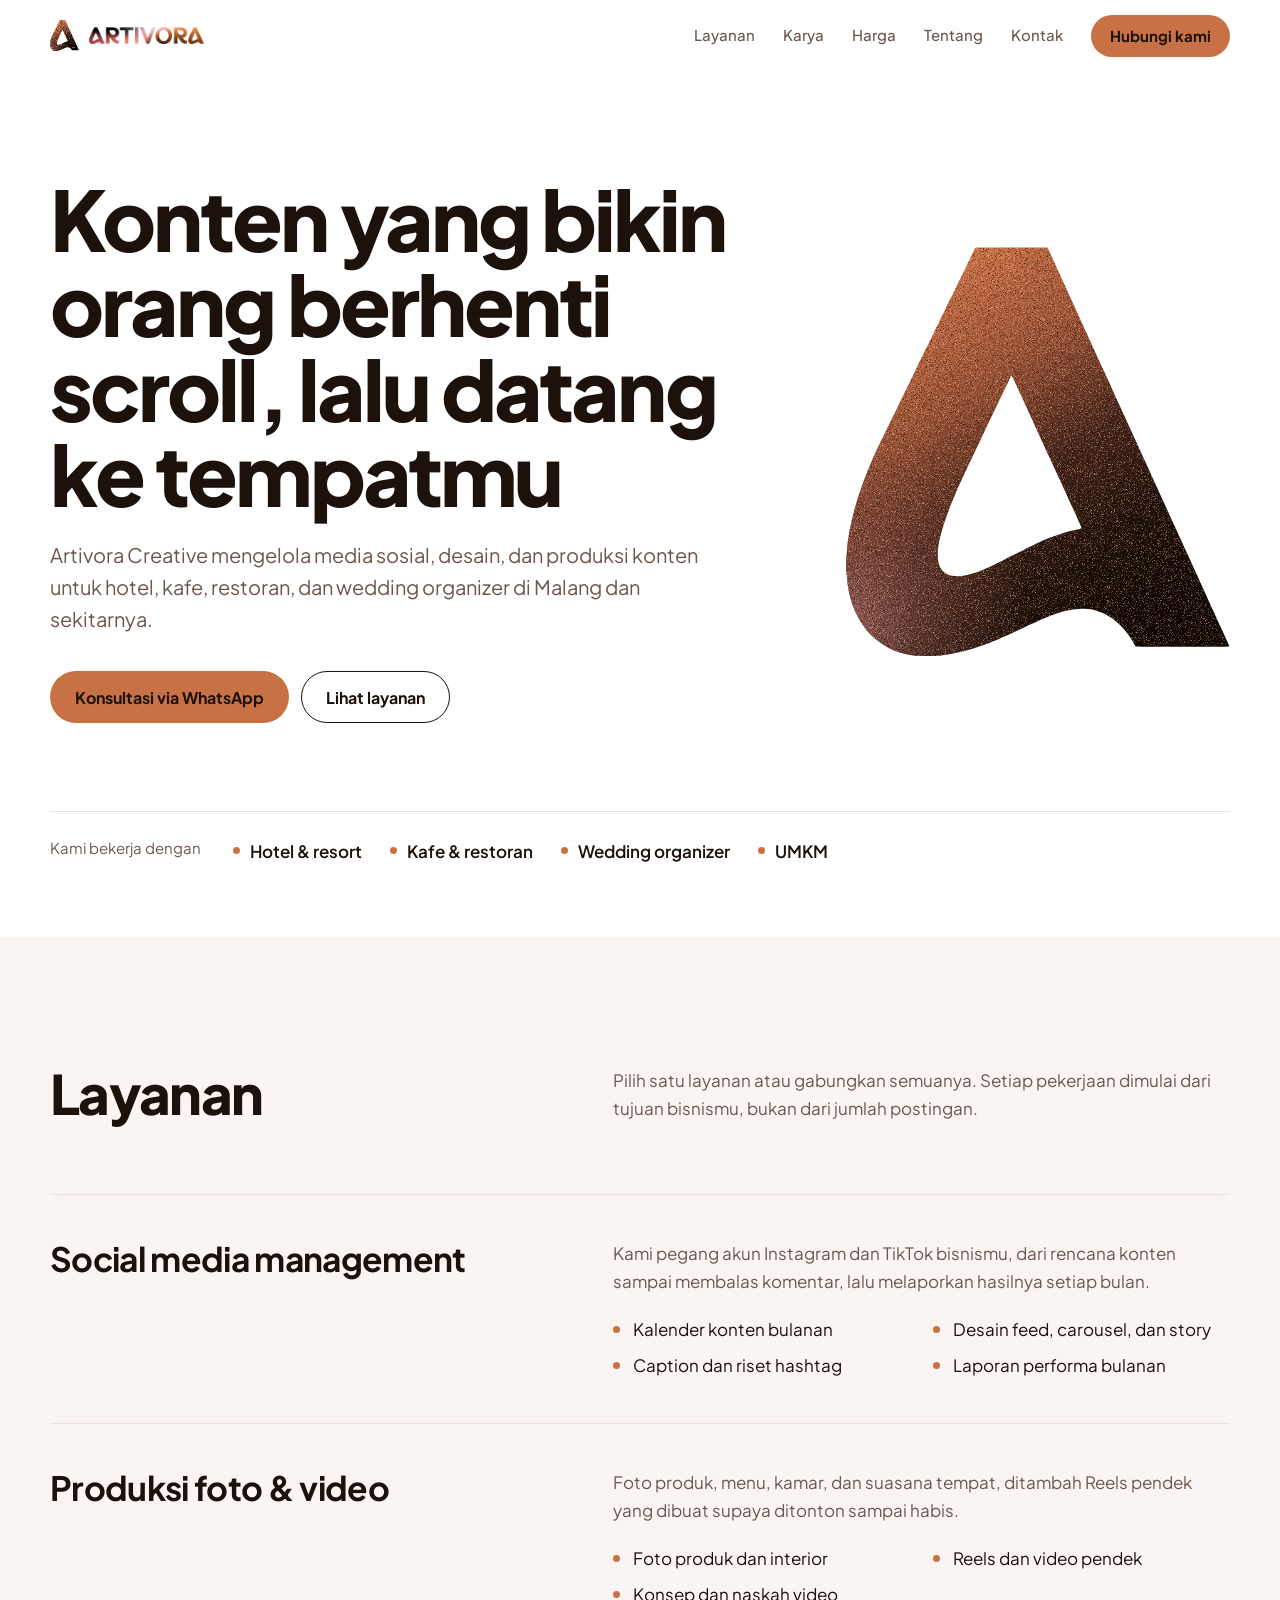
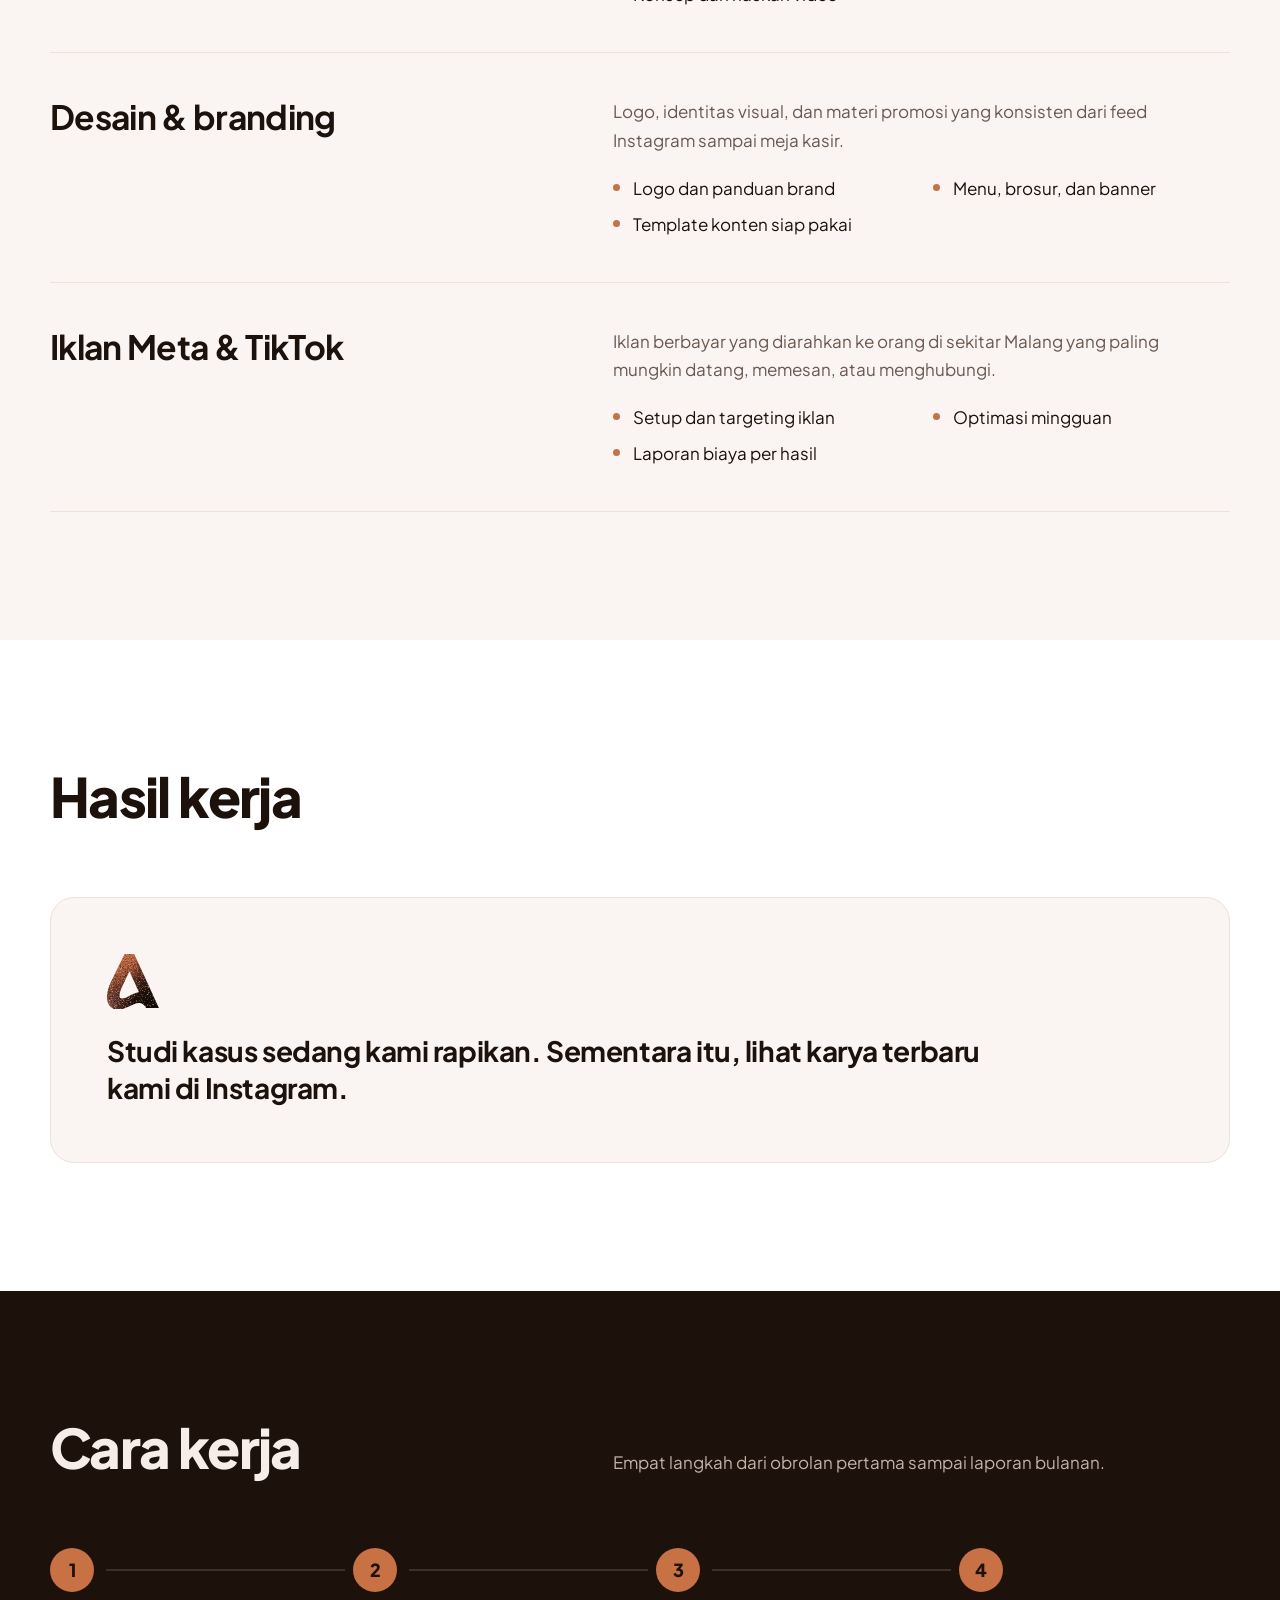
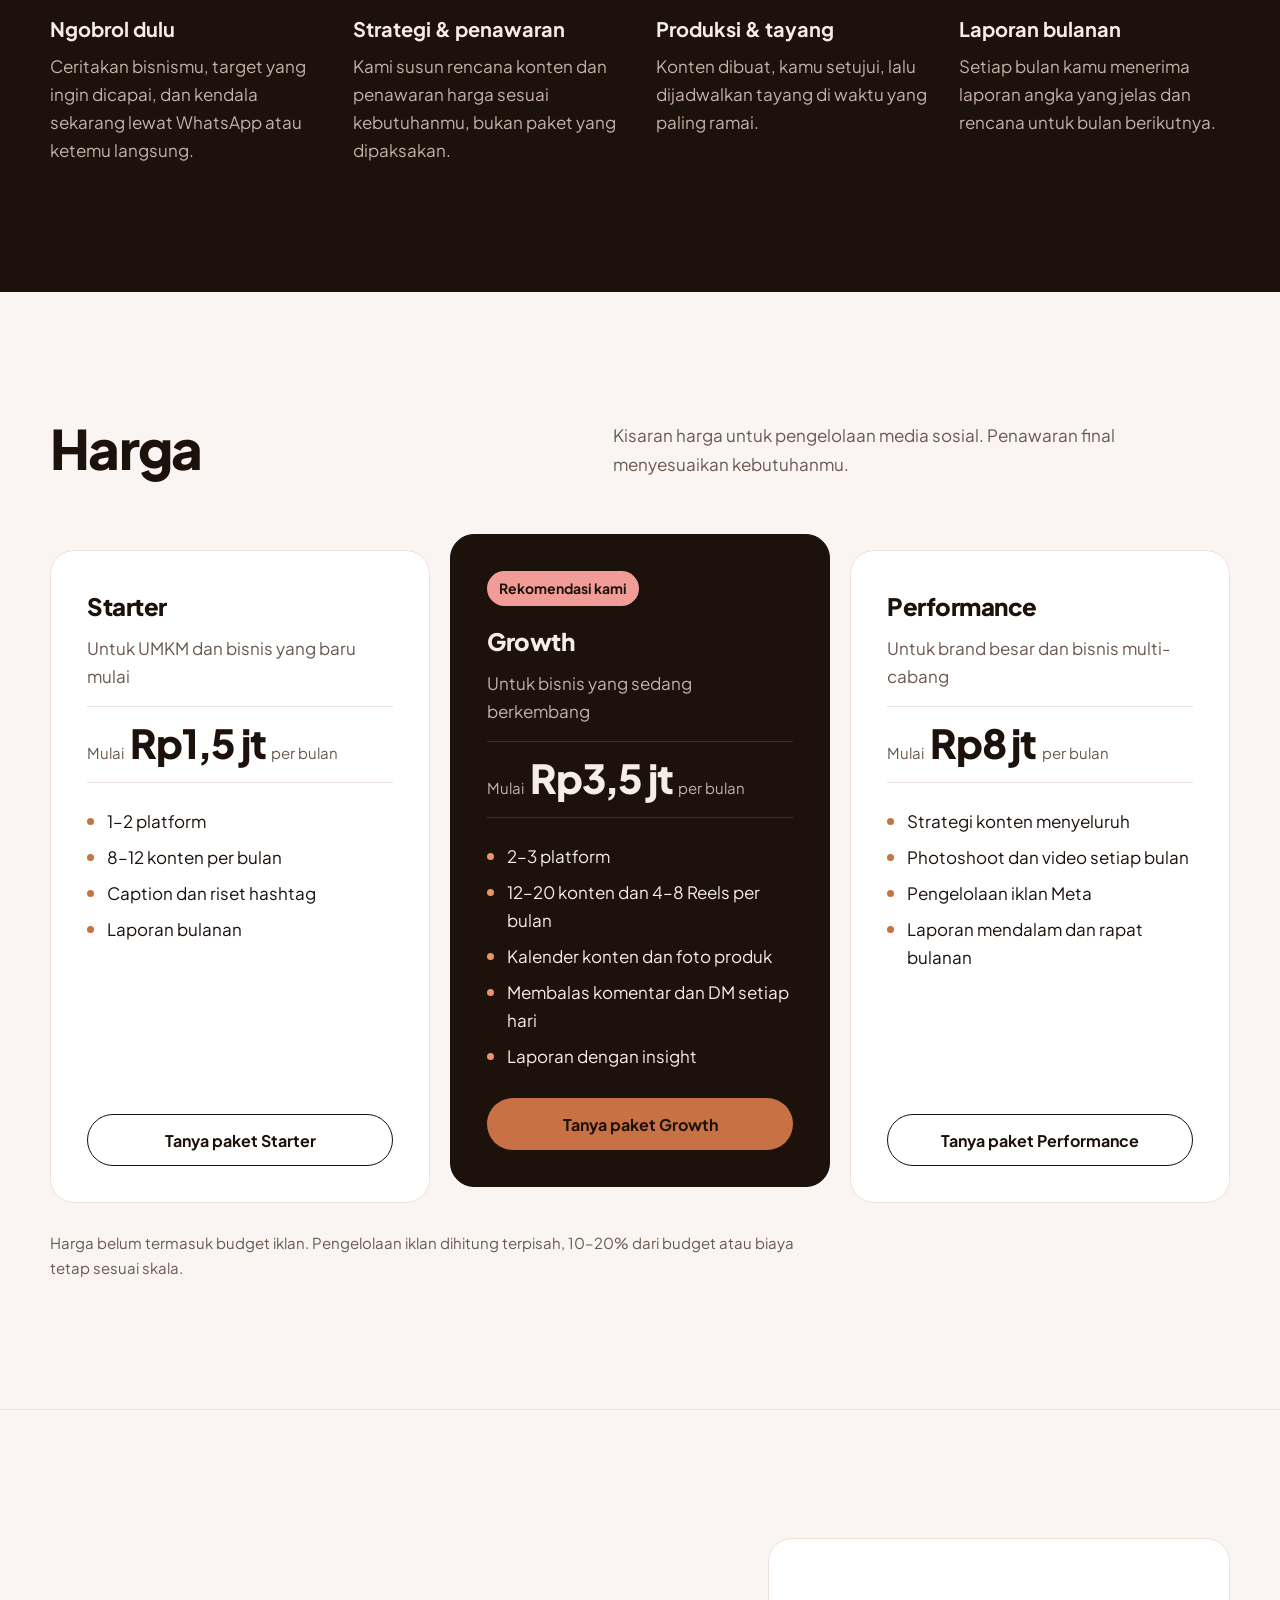
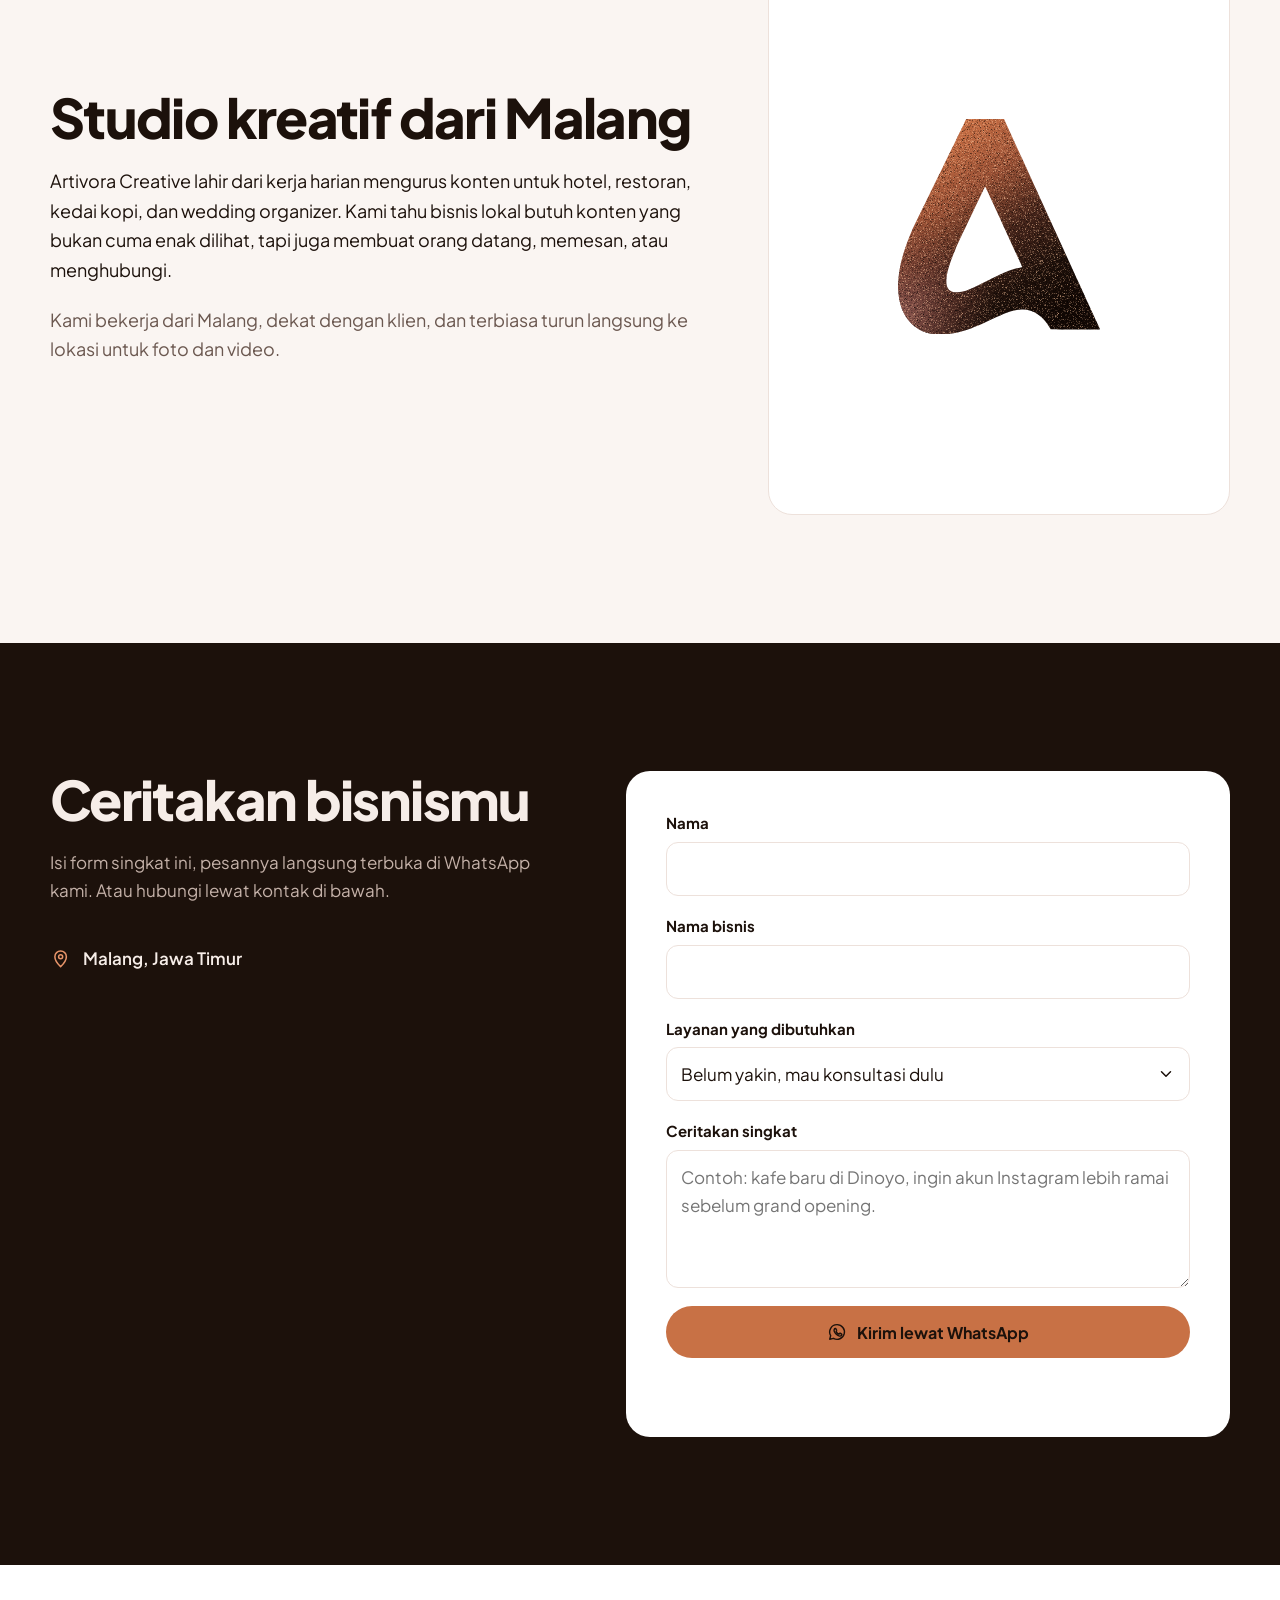
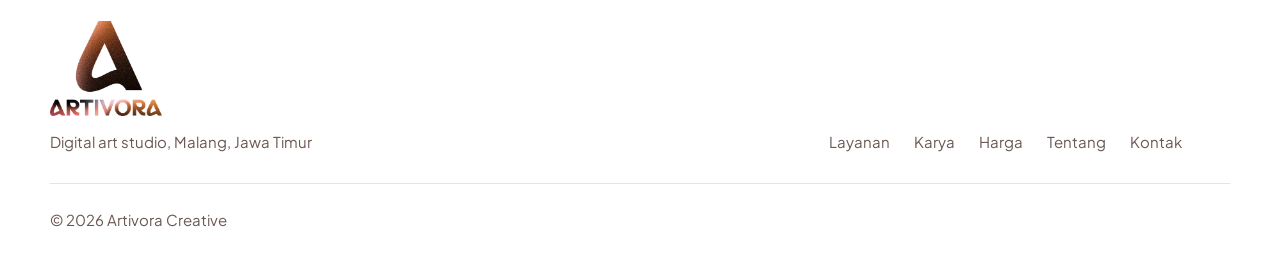
==== commit 7e23f62a: "Sesuaikan tampilan dengan logo resmi Artivora - Palet copper, espresso, rose, dan blush diambil dari" ====
--- a/index.html
+++ b/index.html
@@ -6,24 +6,25 @@
 <title>Artivora Creative | Agency Social Media &amp; Desain di Malang</title>
 <meta name="description" content="Studio kreatif di Malang untuk social media management, desain, foto &amp; video, dan iklan Meta. Untuk hotel, kafe, restoran, wedding organizer, dan UMKM.">
 <link rel="canonical" href="https://artivora.my.id/">
-<meta name="theme-color" content="#1E1633">
+<meta name="theme-color" content="#FFFFFF">
 <meta property="og:type" content="website">
 <meta property="og:locale" content="id_ID">
 <meta property="og:title" content="Artivora Creative | Agency Social Media &amp; Desain di Malang">
 <meta property="og:description" content="Studio kreatif di Malang untuk social media management, desain, foto &amp; video, dan iklan Meta. Untuk hotel, kafe, restoran, wedding organizer, dan UMKM.">
 <meta property="og:url" content="https://artivora.my.id/">
-<meta property="og:image" content="https://artivora.my.id/assets/img/og.png">
+<meta property="og:image" content="https://artivora.my.id/assets/img/og.jpg">
 <meta name="twitter:card" content="summary_large_image">
 <link rel="icon" href="assets/img/favicon.svg" type="image/svg+xml">
 <link rel="apple-touch-icon" href="assets/img/apple-touch-icon.png">
 <link rel="preload" href="assets/fonts/plus-jakarta-sans.woff2" as="font" type="font/woff2" crossorigin>
-<link rel="stylesheet" href="assets/css/site.css?v=1.0.0">
-<script type="application/ld+json">{"@context":"https://schema.org","@type":"ProfessionalService","name":"Artivora Creative","description":"Studio kreatif di Malang untuk social media management, desain, foto & video, dan iklan Meta. Untuk hotel, kafe, restoran, wedding organizer, dan UMKM.","url":"https://artivora.my.id","areaServed":"Malang","address":{"@type":"PostalAddress","addressLocality":"Malang","addressRegion":"Jawa Timur","addressCountry":"ID"},"image":"https://artivora.my.id/assets/img/og.png"}</script>
+<link rel="stylesheet" href="assets/css/site.css?v=1.1.0">
+<script type="application/ld+json">{"@context":"https://schema.org","@type":"ProfessionalService","name":"Artivora Creative","description":"Studio kreatif di Malang untuk social media management, desain, foto & video, dan iklan Meta. Untuk hotel, kafe, restoran, wedding organizer, dan UMKM.","url":"https://artivora.my.id","areaServed":"Malang","address":{"@type":"PostalAddress","addressLocality":"Malang","addressRegion":"Jawa Timur","addressCountry":"ID"},"image":"https://artivora.my.id/assets/img/og.jpg"}</script>
 <!-- Halaman ini dibuat otomatis dari content.json. Ubah isinya lewat /admin, bukan di file ini. -->
 </head>
 <body>
 <a class="skip-link" href="#main">Langsung ke isi</a>
-<header class="site-header" data-header><div class="wrap header-inner"><a class="logo" href="#top" aria-label="Artivora Creative"><svg class="logo-mark" viewBox="0 0 100 100" aria-hidden="true" focusable="false"><defs><linearGradient id="am4" x1="0" y1="0" x2="1" y2="1"><stop offset="0" stop-color="#B9A5F0"/><stop offset="1" stop-color="#FF6B4A"/></linearGradient></defs><path class="mark-stroke mark-stroke-a" pathLength="1" d="M20 88 C 29 62, 39 36, 52 11" fill="none" stroke="url(#am4)" stroke-width="12" stroke-linecap="round"/><path class="mark-stroke mark-stroke-b" pathLength="1" d="M47 13 C 59 37, 69 62, 81 88" fill="none" stroke="url(#am4)" stroke-width="12" stroke-linecap="round"/><circle class="mark-dot" cx="50" cy="63" r="7.5" fill="#FF6B4A"/></svg><span class="logo-word">Artivora<span class="logo-rest"> Creative</span></span></a><nav class="nav" aria-label="Navigasi utama"><button class="nav-toggle" type="button" aria-expanded="false" aria-controls="nav-menu" data-nav-toggle><span class="nav-toggle-bars" aria-hidden="true"></span><span class="sr-only">Buka menu</span></button><div class="nav-menu" id="nav-menu" data-nav-menu><ul class="nav-links"><li><a href="#layanan">Layanan</a></li><li><a href="#karya">Karya</a></li><li><a href="#harga">Harga</a></li><li><a href="#tentang">Tentang</a></li><li><a href="#kontak">Kontak</a></li></ul><a class="btn btn-coral btn-small" href="#kontak">Hubungi kami</a></div></nav></div></header><main id="main"><section class="hero" id="top" aria-labelledby="hero-title"><div class="hero-art" aria-hidden="true"><svg class="hero-mark" viewBox="0 0 100 100" aria-hidden="true" focusable="false"><defs><linearGradient id="am1" x1="0" y1="0" x2="1" y2="1"><stop offset="0" stop-color="#B9A5F0"/><stop offset="1" stop-color="#FF6B4A"/></linearGradient></defs><path class="mark-stroke mark-stroke-a" pathLength="1" d="M20 88 C 29 62, 39 36, 52 11" fill="none" stroke="url(#am1)" stroke-width="12" stroke-linecap="round"/><path class="mark-stroke mark-stroke-b" pathLength="1" d="M47 13 C 59 37, 69 62, 81 88" fill="none" stroke="url(#am1)" stroke-width="12" stroke-linecap="round"/><circle class="mark-dot" cx="50" cy="63" r="7.5" fill="#FF6B4A"/></svg></div><div class="wrap hero-inner"><h1 id="hero-title" class="hero-title">Konten yang bikin orang berhenti scroll, lalu datang ke tempatmu</h1><p class="hero-sub">Artivora Creative mengelola media sosial, desain, dan produksi konten untuk hotel, kafe, restoran, dan wedding organizer di Malang dan sekitarnya.</p><div class="hero-actions"><a class="btn btn-coral" href="#kontak"><span>Konsultasi via WhatsApp</span></a><a class="btn btn-ghost" href="#layanan">Lihat layanan</a></div><div class="hero-industries"><p class="hero-industries-label">Kami bekerja dengan</p><ul><li>Hotel &amp; resort</li><li>Kafe &amp; restoran</li><li>Wedding organizer</li><li>UMKM</li></ul></div></div></section><section class="section services" id="layanan" aria-labelledby="layanan-title"><div class="wrap"><header class="section-head"><h2 id="layanan-title">Layanan</h2><p class="section-intro">Pilih satu layanan atau gabungkan semuanya. Setiap pekerjaan dimulai dari tujuan bisnismu, bukan dari jumlah postingan.</p></header><ul class="service-list"><li class="service"><h3 class="service-title">Social media management</h3><div class="service-body"><p>Kami pegang akun Instagram dan TikTok bisnismu, dari rencana konten sampai membalas komentar, lalu melaporkan hasilnya setiap bulan.</p><ul class="dot-list"><li>Kalender konten bulanan</li><li>Desain feed, carousel, dan story</li><li>Caption dan riset hashtag</li><li>Laporan performa bulanan</li></ul></div></li><li class="service"><h3 class="service-title">Produksi foto &amp; video</h3><div class="service-body"><p>Foto produk, menu, kamar, dan suasana tempat, ditambah Reels pendek yang dibuat supaya ditonton sampai habis.</p><ul class="dot-list"><li>Foto produk dan interior</li><li>Reels dan video pendek</li><li>Konsep dan naskah video</li></ul></div></li><li class="service"><h3 class="service-title">Desain &amp; branding</h3><div class="service-body"><p>Logo, identitas visual, dan materi promosi yang konsisten dari feed Instagram sampai meja kasir.</p><ul class="dot-list"><li>Logo dan panduan brand</li><li>Menu, brosur, dan banner</li><li>Template konten siap pakai</li></ul></div></li><li class="service"><h3 class="service-title">Iklan Meta &amp; TikTok</h3><div class="service-body"><p>Iklan berbayar yang diarahkan ke orang di sekitar Malang yang paling mungkin datang, memesan, atau menghubungi.</p><ul class="dot-list"><li>Setup dan targeting iklan</li><li>Optimasi mingguan</li><li>Laporan biaya per hasil</li></ul></div></li></ul></div></section><section class="section work-section" id="karya" aria-labelledby="karya-title"><div class="wrap"><header class="section-head"><h2 id="karya-title">Hasil kerja</h2></header><div class="work-empty"><svg class="work-empty-mark" viewBox="0 0 100 100" aria-hidden="true" focusable="false"><defs><linearGradient id="am2" x1="0" y1="0" x2="1" y2="1"><stop offset="0" stop-color="#B9A5F0"/><stop offset="1" stop-color="#FF6B4A"/></linearGradient></defs><path class="mark-stroke mark-stroke-a" pathLength="1" d="M20 88 C 29 62, 39 36, 52 11" fill="none" stroke="url(#am2)" stroke-width="12" stroke-linecap="round"/><path class="mark-stroke mark-stroke-b" pathLength="1" d="M47 13 C 59 37, 69 62, 81 88" fill="none" stroke="url(#am2)" stroke-width="12" stroke-linecap="round"/><circle class="mark-dot" cx="50" cy="63" r="7.5" fill="#FF6B4A"/></svg><p>Studi kasus sedang kami rapikan. Sementara itu, lihat karya terbaru kami di Instagram.</p></div></div></section><section class="section process" id="cara-kerja" aria-labelledby="cara-kerja-title"><div class="wrap"><header class="section-head"><h2 id="cara-kerja-title">Cara kerja</h2><p class="section-intro">Empat langkah dari obrolan pertama sampai laporan bulanan.</p></header><ol class="steps"><li class="step"><span class="step-num" aria-hidden="true">1</span><h3>Ngobrol dulu</h3><p>Ceritakan bisnismu, target yang ingin dicapai, dan kendala sekarang lewat WhatsApp atau ketemu langsung.</p></li><li class="step"><span class="step-num" aria-hidden="true">2</span><h3>Strategi &amp; penawaran</h3><p>Kami susun rencana konten dan penawaran harga sesuai kebutuhanmu, bukan paket yang dipaksakan.</p></li><li class="step"><span class="step-num" aria-hidden="true">3</span><h3>Produksi &amp; tayang</h3><p>Konten dibuat, kamu setujui, lalu dijadwalkan tayang di waktu yang paling ramai.</p></li><li class="step"><span class="step-num" aria-hidden="true">4</span><h3>Laporan bulanan</h3><p>Setiap bulan kamu menerima laporan angka yang jelas dan rencana untuk bulan berikutnya.</p></li></ol></div></section><section class="section pricing" id="harga" aria-labelledby="harga-title"><div class="wrap"><header class="section-head"><h2 id="harga-title">Harga</h2><p class="section-intro">Kisaran harga untuk pengelolaan media sosial. Penawaran final menyesuaikan kebutuhanmu.</p></header><div class="tiers"><article class="tier"><h3 class="tier-name">Starter</h3><p class="tier-audience">Untuk UMKM dan bisnis yang baru mulai</p><p class="tier-price"><span class="tier-from">Mulai</span> <strong>Rp1,5 jt</strong> <span class="tier-period">per bulan</span></p><ul class="dot-list"><li>1–2 platform</li><li>8–12 konten per bulan</li><li>Caption dan riset hashtag</li><li>Laporan bulanan</li></ul><a class="btn btn-outline" href="#kontak">Tanya paket Starter</a></article><article class="tier tier-featured"><p class="tier-badge">Rekomendasi kami</p><h3 class="tier-name">Growth</h3><p class="tier-audience">Untuk bisnis yang sedang berkembang</p><p class="tier-price"><span class="tier-from">Mulai</span> <strong>Rp3,5 jt</strong> <span class="tier-period">per bulan</span></p><ul class="dot-list"><li>2–3 platform</li><li>12–20 konten dan 4–8 Reels per bulan</li><li>Kalender konten dan foto produk</li><li>Membalas komentar dan DM setiap hari</li><li>Laporan dengan insight</li></ul><a class="btn btn-coral" href="#kontak">Tanya paket Growth</a></article><article class="tier"><h3 class="tier-name">Performance</h3><p class="tier-audience">Untuk brand besar dan bisnis multi-cabang</p><p class="tier-price"><span class="tier-from">Mulai</span> <strong>Rp8 jt</strong> <span class="tier-period">per bulan</span></p><ul class="dot-list"><li>Strategi konten menyeluruh</li><li>Photoshoot dan video setiap bulan</li><li>Pengelolaan iklan Meta</li><li>Laporan mendalam dan rapat bulanan</li></ul><a class="btn btn-outline" href="#kontak">Tanya paket Performance</a></article></div><p class="pricing-note">Harga belum termasuk budget iklan. Pengelolaan iklan dihitung terpisah, 10–20% dari budget atau biaya tetap sesuai skala.</p></div></section><section class="section about" id="tentang" aria-labelledby="tentang-title"><div class="wrap"><div class="about-grid"><div class="about-text"><h2 id="tentang-title">Studio kreatif dari Malang</h2><p>Artivora Creative lahir dari kerja harian mengurus konten untuk hotel, restoran, kedai kopi, dan wedding organizer. Kami tahu bisnis lokal butuh konten yang bukan cuma enak dilihat, tapi juga membuat orang datang, memesan, atau menghubungi.</p><p>Kami bekerja dari Malang, dekat dengan klien, dan terbiasa turun langsung ke lokasi untuk foto dan video.</p></div><div class="about-media"><svg class="about-mark" viewBox="0 0 100 100" aria-hidden="true" focusable="false"><defs><linearGradient id="am3" x1="0" y1="0" x2="1" y2="1"><stop offset="0" stop-color="#B9A5F0"/><stop offset="1" stop-color="#FF6B4A"/></linearGradient></defs><path class="mark-stroke mark-stroke-a" pathLength="1" d="M20 88 C 29 62, 39 36, 52 11" fill="none" stroke="url(#am3)" stroke-width="12" stroke-linecap="round"/><path class="mark-stroke mark-stroke-b" pathLength="1" d="M47 13 C 59 37, 69 62, 81 88" fill="none" stroke="url(#am3)" stroke-width="12" stroke-linecap="round"/><circle class="mark-dot" cx="50" cy="63" r="7.5" fill="#FF6B4A"/></svg></div></div></div></section><section class="section contact" id="kontak" aria-labelledby="kontak-title"><div class="wrap contact-grid"><div class="contact-info"><h2 id="kontak-title">Ceritakan bisnismu</h2><p class="section-intro">Isi form singkat ini, pesannya langsung terbuka di WhatsApp kami. Atau hubungi lewat kontak di bawah.</p><ul class="contact-direct"><li><span class="contact-plain"><svg class="icon" viewBox="0 0 24 24" fill="none" stroke="currentColor" stroke-width="1.7" stroke-linecap="round" stroke-linejoin="round" aria-hidden="true" focusable="false"><path d="M12 21s-6.5-6.1-6.5-11.2a6.5 6.5 0 0 1 13 0C18.5 14.9 12 21 12 21Z"/><circle cx="12" cy="9.8" r="2.3"/></svg><span>Malang, Jawa Timur</span></span></li></ul></div><form class="contact-form" data-wa-form data-wa="" data-email="" novalidate><div class="field"><label for="f-name">Nama</label><input id="f-name" name="name" autocomplete="name" required></div><div class="field"><label for="f-business">Nama bisnis</label><input id="f-business" name="business" autocomplete="organization"></div><div class="field"><label for="f-service">Layanan yang dibutuhkan</label><select id="f-service" name="service"><option value="">Belum yakin, mau konsultasi dulu</option><option>Social media management</option><option>Produksi foto &amp; video</option><option>Desain &amp; branding</option><option>Iklan Meta &amp; TikTok</option></select></div><div class="field"><label for="f-message">Ceritakan singkat</label><textarea id="f-message" name="message" rows="4" placeholder="Contoh: kafe baru di Dinoyo, ingin akun Instagram lebih ramai sebelum grand opening."></textarea></div><button class="btn btn-coral btn-block" type="submit"><svg class="icon" viewBox="0 0 24 24" fill="none" stroke="currentColor" stroke-width="1.7" stroke-linecap="round" stroke-linejoin="round" aria-hidden="true" focusable="false"><path d="M12 3.2a8.8 8.8 0 0 0-7.6 13.2L3.3 20.7l4.4-1.1A8.8 8.8 0 1 0 12 3.2Z"/><path d="M8.9 8.3c.2-.5.5-.5.8-.5h.5c.2 0 .4 0 .6.5l.7 1.7c.1.2.1.4 0 .6l-.4.6c-.1.2-.2.3 0 .6.4.7 1 1.4 1.7 1.9.6.4 1 .6 1.3.7.2.1.4 0 .5-.1l.6-.7c.2-.2.3-.2.6-.1l1.6.8c.3.1.4.2.4.4 0 .3 0 1.1-.6 1.6-.5.5-1.4.8-2.2.6-1.2-.3-2.6-1-3.9-2.2-1.4-1.3-2.2-2.7-2.5-3.7-.3-1-.1-1.9.3-2.5Z"/></svg><span>Kirim lewat WhatsApp</span></button><p class="form-status" role="status" data-form-status></p></form></div></section></main><footer class="site-footer"><div class="wrap footer-inner"><div class="footer-brand"><a class="logo" href="#top"><svg class="logo-mark" viewBox="0 0 100 100" aria-hidden="true" focusable="false"><defs><linearGradient id="am5" x1="0" y1="0" x2="1" y2="1"><stop offset="0" stop-color="#B9A5F0"/><stop offset="1" stop-color="#FF6B4A"/></linearGradient></defs><path class="mark-stroke mark-stroke-a" pathLength="1" d="M20 88 C 29 62, 39 36, 52 11" fill="none" stroke="url(#am5)" stroke-width="12" stroke-linecap="round"/><path class="mark-stroke mark-stroke-b" pathLength="1" d="M47 13 C 59 37, 69 62, 81 88" fill="none" stroke="url(#am5)" stroke-width="12" stroke-linecap="round"/><circle class="mark-dot" cx="50" cy="63" r="7.5" fill="#FF6B4A"/></svg><span class="logo-word">Artivora<span class="logo-rest"> Creative</span></span></a><p>Digital art studio, Malang, Jawa Timur</p></div><ul class="footer-links"><li><a href="#layanan">Layanan</a></li><li><a href="#karya">Karya</a></li><li><a href="#harga">Harga</a></li><li><a href="#tentang">Tentang</a></li><li><a href="#kontak">Kontak</a></li></ul><ul class="footer-social"></ul><p class="footer-copy">© 2026 Artivora Creative</p></div></footer>
-<script src="assets/js/site.js?v=1.0.0" defer></script>
+<svg class="brand-defs" width="0" height="0" aria-hidden="true" focusable="false"><defs><linearGradient id="aa-g" gradientUnits="userSpaceOnUse" x1="140" y1="0" x2="440" y2="440"><stop offset="0" stop-color="#D07447"/><stop offset=".3" stop-color="#9C5236"/><stop offset=".56" stop-color="#45241A"/><stop offset=".8" stop-color="#1E100A"/><stop offset="1" stop-color="#120804"/></linearGradient><radialGradient id="aa-r" gradientUnits="userSpaceOnUse" cx="0" cy="480" r="240"><stop offset="0" stop-color="#B0706A" stop-opacity=".75"/><stop offset=".6" stop-color="#8A4E46" stop-opacity=".3"/><stop offset="1" stop-color="#8A4E46" stop-opacity="0"/></radialGradient><filter id="aa-grain" x="0" y="0" width="100%" height="100%" color-interpolation-filters="sRGB"><feTurbulence type="fractalNoise" baseFrequency="1.1" numOctaves="2" seed="7" stitchTiles="stitch" result="n"/><feColorMatrix in="n" type="matrix" values="0 0 0 0 1 0 0 0 0 .8 0 0 0 0 .64 0 0 0 2.2 -1.22" result="l"/><feColorMatrix in="n" type="matrix" values="0 0 0 0 0 0 0 0 0 0 0 0 0 0 0 0 0 0 -2.2 .98" result="k"/><feComposite in="l" in2="SourceAlpha" operator="in" result="l2"/><feComposite in="k" in2="SourceAlpha" operator="in" result="k2"/><feMerge><feMergeNode in="SourceGraphic"/><feMergeNode in="l2"/><feMergeNode in="k2"/></feMerge></filter><symbol id="artivora-a" viewBox="0 0 490 522"><g filter="url(#aa-grain)"><path d="M89.1 521.6 C88.7 521.4 87.3 521.1 86.1 521 C37.7 515 4.7 475.7 1 419.6 C0.9 417.6 0.6 414.9 0.4 413.7 C-0.1 410.8 -0.1 399.5 0.4 396.6 C0.6 395.4 0.9 392.6 1 390.2 C3 356.4 14.9 313.2 34.2 269.7 C38.6 259.8 40.2 256.6 56.4 223.2 C58 220 60.2 215.6 61.3 213.4 C62.3 211.2 64.6 206.5 66.3 203 C68 199.5 72.8 189.7 77 181.1 C81.2 172.6 85.9 162.9 87.5 159.6 C89.1 156.3 93.8 146.7 98 138.1 C102.2 129.6 106.9 119.9 108.5 116.6 C110.1 113.3 114.8 103.7 119 95.1 C129.5 73.5 131.4 69.7 140.1 51.9 C144.4 43.2 148.9 33.9 150.3 31.1 C151.6 28.4 155.5 20.3 159 13.3 C162.4 6.2 165.2 0.3 165.2 0.2 C165.2 0.1 185.9 -0 211.1 -0 L256.9 -0 L257.5 1.2 C258.1 2.4 264.3 16.1 273 35.1 C275.5 40.6 278.4 47 279.5 49.4 C283 57.1 294.4 81.9 301 96.5 C307.4 110.5 318.6 135.1 322.5 143.6 C323.6 146 326.8 153 329.6 159.2 C332.5 165.5 335.4 171.9 336.1 173.5 C336.9 175.1 339.5 180.9 342 186.4 C344.5 191.9 347.4 198.3 348.5 200.6 C349.6 203 353.4 211.3 356.9 219.1 C360.5 227 366.4 239.8 370 247.7 C373.6 255.6 379.4 268.4 383 276.2 C386.6 284.1 392.4 296.9 396 304.8 C399.6 312.7 403.4 321 404.5 323.4 C406.6 328.1 419.6 356.4 426.5 371.6 C429 377 432.7 385.3 434.9 390.1 C445 412.1 452.3 428.1 454.5 433 C455.8 436 458.7 442.3 460.9 447.1 C465 456.1 476 480.2 480.6 490.2 C490 510.8 489.4 509.3 488.5 509.7 C487.5 510.3 370.4 510.1 369.8 509.6 C369.5 509.3 368.5 507.7 367.6 506 C352.2 477.3 326.2 460.1 300.1 461.4 C280.4 462.3 266.1 467 225.9 486 C200 498.2 191.9 501.8 178.4 506.9 C158.4 514.4 137.5 519.5 120.6 521 C119.1 521.1 117.3 521.4 116.6 521.6 C114.9 522.2 90.3 522.1 89.1 521.6 Z M149.9 419.3 C162.9 417.2 175 412.5 199.6 400.1 C245.8 376.9 247.4 376.1 258.4 371.6 C272.6 365.7 288.2 361.1 297.6 359.9 C299.6 359.6 300.5 359.3 300.6 358.6 C300.8 358 301.5 359.4 286.9 327.9 C283.3 320 279.2 311 275.7 303.3 C273.2 298 266.5 283.4 257.9 264.8 C256.7 262.1 255.2 258.7 254.5 257.2 C253.9 255.8 252 251.8 250.4 248.4 C248.9 244.9 245 236.6 241.9 229.8 C238.8 222.9 235 214.7 233.5 211.5 C232 208.3 229.5 202.8 227.9 199.4 C226.3 195.9 224.1 191 222.9 188.5 C221.8 186 218.9 179.7 216.5 174.5 C214.1 169.3 212 164.9 211.8 164.7 C211 163.9 210.5 164.4 209.2 167.2 C207.3 171.3 188.1 211.6 184 220.1 C179.3 230 173.7 241.8 169 251.6 C149.8 291.8 145.4 301.4 138.8 316.8 C118.5 364.4 112.5 394.2 120.4 409.2 C125 418 135.6 421.6 149.9 419.3 Z" fill="url(#aa-g)"/><path d="M89.1 521.6 C88.7 521.4 87.3 521.1 86.1 521 C37.7 515 4.7 475.7 1 419.6 C0.9 417.6 0.6 414.9 0.4 413.7 C-0.1 410.8 -0.1 399.5 0.4 396.6 C0.6 395.4 0.9 392.6 1 390.2 C3 356.4 14.9 313.2 34.2 269.7 C38.6 259.8 40.2 256.6 56.4 223.2 C58 220 60.2 215.6 61.3 213.4 C62.3 211.2 64.6 206.5 66.3 203 C68 199.5 72.8 189.7 77 181.1 C81.2 172.6 85.9 162.9 87.5 159.6 C89.1 156.3 93.8 146.7 98 138.1 C102.2 129.6 106.9 119.9 108.5 116.6 C110.1 113.3 114.8 103.7 119 95.1 C129.5 73.5 131.4 69.7 140.1 51.9 C144.4 43.2 148.9 33.9 150.3 31.1 C151.6 28.4 155.5 20.3 159 13.3 C162.4 6.2 165.2 0.3 165.2 0.2 C165.2 0.1 185.9 -0 211.1 -0 L256.9 -0 L257.5 1.2 C258.1 2.4 264.3 16.1 273 35.1 C275.5 40.6 278.4 47 279.5 49.4 C283 57.1 294.4 81.9 301 96.5 C307.4 110.5 318.6 135.1 322.5 143.6 C323.6 146 326.8 153 329.6 159.2 C332.5 165.5 335.4 171.9 336.1 173.5 C336.9 175.1 339.5 180.9 342 186.4 C344.5 191.9 347.4 198.3 348.5 200.6 C349.6 203 353.4 211.3 356.9 219.1 C360.5 227 366.4 239.8 370 247.7 C373.6 255.6 379.4 268.4 383 276.2 C386.6 284.1 392.4 296.9 396 304.8 C399.6 312.7 403.4 321 404.5 323.4 C406.6 328.1 419.6 356.4 426.5 371.6 C429 377 432.7 385.3 434.9 390.1 C445 412.1 452.3 428.1 454.5 433 C455.8 436 458.7 442.3 460.9 447.1 C465 456.1 476 480.2 480.6 490.2 C490 510.8 489.4 509.3 488.5 509.7 C487.5 510.3 370.4 510.1 369.8 509.6 C369.5 509.3 368.5 507.7 367.6 506 C352.2 477.3 326.2 460.1 300.1 461.4 C280.4 462.3 266.1 467 225.9 486 C200 498.2 191.9 501.8 178.4 506.9 C158.4 514.4 137.5 519.5 120.6 521 C119.1 521.1 117.3 521.4 116.6 521.6 C114.9 522.2 90.3 522.1 89.1 521.6 Z M149.9 419.3 C162.9 417.2 175 412.5 199.6 400.1 C245.8 376.9 247.4 376.1 258.4 371.6 C272.6 365.7 288.2 361.1 297.6 359.9 C299.6 359.6 300.5 359.3 300.6 358.6 C300.8 358 301.5 359.4 286.9 327.9 C283.3 320 279.2 311 275.7 303.3 C273.2 298 266.5 283.4 257.9 264.8 C256.7 262.1 255.2 258.7 254.5 257.2 C253.9 255.8 252 251.8 250.4 248.4 C248.9 244.9 245 236.6 241.9 229.8 C238.8 222.9 235 214.7 233.5 211.5 C232 208.3 229.5 202.8 227.9 199.4 C226.3 195.9 224.1 191 222.9 188.5 C221.8 186 218.9 179.7 216.5 174.5 C214.1 169.3 212 164.9 211.8 164.7 C211 163.9 210.5 164.4 209.2 167.2 C207.3 171.3 188.1 211.6 184 220.1 C179.3 230 173.7 241.8 169 251.6 C149.8 291.8 145.4 301.4 138.8 316.8 C118.5 364.4 112.5 394.2 120.4 409.2 C125 418 135.6 421.6 149.9 419.3 Z" fill="url(#aa-r)"/></g></symbol></defs></svg>
+<header class="site-header" data-header><div class="wrap header-inner"><a class="logo" href="#top" aria-label="Artivora Creative"><svg class="logo-mark" viewBox="0 0 490 522" aria-hidden="true" focusable="false"><use href="#artivora-a"/></svg><img class="logo-wordmark" src="assets/img/logo-wordmark.webp" width="560" height="83" alt="Artivora Creative"></a><nav class="nav" aria-label="Navigasi utama"><button class="nav-toggle" type="button" aria-expanded="false" aria-controls="nav-menu" data-nav-toggle><span class="nav-toggle-bars" aria-hidden="true"></span><span class="sr-only">Buka menu</span></button><div class="nav-menu" id="nav-menu" data-nav-menu><ul class="nav-links"><li><a href="#layanan">Layanan</a></li><li><a href="#karya">Karya</a></li><li><a href="#harga">Harga</a></li><li><a href="#tentang">Tentang</a></li><li><a href="#kontak">Kontak</a></li></ul><a class="btn btn-primary btn-small" href="#kontak">Hubungi kami</a></div></nav></div></header><main id="main"><section class="hero" id="top" aria-labelledby="hero-title"><div class="hero-art" aria-hidden="true"><svg class="hero-mark" viewBox="0 0 490 522" aria-hidden="true" focusable="false"><use href="#artivora-a"/></svg></div><div class="wrap hero-inner"><h1 id="hero-title" class="hero-title">Konten yang bikin orang berhenti scroll, lalu datang ke tempatmu</h1><p class="hero-sub">Artivora Creative mengelola media sosial, desain, dan produksi konten untuk hotel, kafe, restoran, dan wedding organizer di Malang dan sekitarnya.</p><div class="hero-actions"><a class="btn btn-primary" href="#kontak"><span>Konsultasi via WhatsApp</span></a><a class="btn btn-outline" href="#layanan">Lihat layanan</a></div><div class="hero-industries"><p class="hero-industries-label">Kami bekerja dengan</p><ul><li>Hotel &amp; resort</li><li>Kafe &amp; restoran</li><li>Wedding organizer</li><li>UMKM</li></ul></div></div></section><section class="section services" id="layanan" aria-labelledby="layanan-title"><div class="wrap"><header class="section-head"><h2 id="layanan-title">Layanan</h2><p class="section-intro">Pilih satu layanan atau gabungkan semuanya. Setiap pekerjaan dimulai dari tujuan bisnismu, bukan dari jumlah postingan.</p></header><ul class="service-list"><li class="service"><h3 class="service-title">Social media management</h3><div class="service-body"><p>Kami pegang akun Instagram dan TikTok bisnismu, dari rencana konten sampai membalas komentar, lalu melaporkan hasilnya setiap bulan.</p><ul class="dot-list"><li>Kalender konten bulanan</li><li>Desain feed, carousel, dan story</li><li>Caption dan riset hashtag</li><li>Laporan performa bulanan</li></ul></div></li><li class="service"><h3 class="service-title">Produksi foto &amp; video</h3><div class="service-body"><p>Foto produk, menu, kamar, dan suasana tempat, ditambah Reels pendek yang dibuat supaya ditonton sampai habis.</p><ul class="dot-list"><li>Foto produk dan interior</li><li>Reels dan video pendek</li><li>Konsep dan naskah video</li></ul></div></li><li class="service"><h3 class="service-title">Desain &amp; branding</h3><div class="service-body"><p>Logo, identitas visual, dan materi promosi yang konsisten dari feed Instagram sampai meja kasir.</p><ul class="dot-list"><li>Logo dan panduan brand</li><li>Menu, brosur, dan banner</li><li>Template konten siap pakai</li></ul></div></li><li class="service"><h3 class="service-title">Iklan Meta &amp; TikTok</h3><div class="service-body"><p>Iklan berbayar yang diarahkan ke orang di sekitar Malang yang paling mungkin datang, memesan, atau menghubungi.</p><ul class="dot-list"><li>Setup dan targeting iklan</li><li>Optimasi mingguan</li><li>Laporan biaya per hasil</li></ul></div></li></ul></div></section><section class="section work-section" id="karya" aria-labelledby="karya-title"><div class="wrap"><header class="section-head"><h2 id="karya-title">Hasil kerja</h2></header><div class="work-empty"><svg class="work-empty-mark" viewBox="0 0 490 522" aria-hidden="true" focusable="false"><use href="#artivora-a"/></svg><p>Studi kasus sedang kami rapikan. Sementara itu, lihat karya terbaru kami di Instagram.</p></div></div></section><section class="section process" id="cara-kerja" aria-labelledby="cara-kerja-title"><div class="wrap"><header class="section-head"><h2 id="cara-kerja-title">Cara kerja</h2><p class="section-intro">Empat langkah dari obrolan pertama sampai laporan bulanan.</p></header><ol class="steps"><li class="step"><span class="step-num" aria-hidden="true">1</span><h3>Ngobrol dulu</h3><p>Ceritakan bisnismu, target yang ingin dicapai, dan kendala sekarang lewat WhatsApp atau ketemu langsung.</p></li><li class="step"><span class="step-num" aria-hidden="true">2</span><h3>Strategi &amp; penawaran</h3><p>Kami susun rencana konten dan penawaran harga sesuai kebutuhanmu, bukan paket yang dipaksakan.</p></li><li class="step"><span class="step-num" aria-hidden="true">3</span><h3>Produksi &amp; tayang</h3><p>Konten dibuat, kamu setujui, lalu dijadwalkan tayang di waktu yang paling ramai.</p></li><li class="step"><span class="step-num" aria-hidden="true">4</span><h3>Laporan bulanan</h3><p>Setiap bulan kamu menerima laporan angka yang jelas dan rencana untuk bulan berikutnya.</p></li></ol></div></section><section class="section pricing" id="harga" aria-labelledby="harga-title"><div class="wrap"><header class="section-head"><h2 id="harga-title">Harga</h2><p class="section-intro">Kisaran harga untuk pengelolaan media sosial. Penawaran final menyesuaikan kebutuhanmu.</p></header><div class="tiers"><article class="tier"><h3 class="tier-name">Starter</h3><p class="tier-audience">Untuk UMKM dan bisnis yang baru mulai</p><p class="tier-price"><span class="tier-from">Mulai</span> <strong>Rp1,5 jt</strong> <span class="tier-period">per bulan</span></p><ul class="dot-list"><li>1–2 platform</li><li>8–12 konten per bulan</li><li>Caption dan riset hashtag</li><li>Laporan bulanan</li></ul><a class="btn btn-outline" href="#kontak">Tanya paket Starter</a></article><article class="tier tier-featured"><p class="tier-badge">Rekomendasi kami</p><h3 class="tier-name">Growth</h3><p class="tier-audience">Untuk bisnis yang sedang berkembang</p><p class="tier-price"><span class="tier-from">Mulai</span> <strong>Rp3,5 jt</strong> <span class="tier-period">per bulan</span></p><ul class="dot-list"><li>2–3 platform</li><li>12–20 konten dan 4–8 Reels per bulan</li><li>Kalender konten dan foto produk</li><li>Membalas komentar dan DM setiap hari</li><li>Laporan dengan insight</li></ul><a class="btn btn-primary" href="#kontak">Tanya paket Growth</a></article><article class="tier"><h3 class="tier-name">Performance</h3><p class="tier-audience">Untuk brand besar dan bisnis multi-cabang</p><p class="tier-price"><span class="tier-from">Mulai</span> <strong>Rp8 jt</strong> <span class="tier-period">per bulan</span></p><ul class="dot-list"><li>Strategi konten menyeluruh</li><li>Photoshoot dan video setiap bulan</li><li>Pengelolaan iklan Meta</li><li>Laporan mendalam dan rapat bulanan</li></ul><a class="btn btn-outline" href="#kontak">Tanya paket Performance</a></article></div><p class="pricing-note">Harga belum termasuk budget iklan. Pengelolaan iklan dihitung terpisah, 10–20% dari budget atau biaya tetap sesuai skala.</p></div></section><section class="section about" id="tentang" aria-labelledby="tentang-title"><div class="wrap"><div class="about-grid"><div class="about-text"><h2 id="tentang-title">Studio kreatif dari Malang</h2><p>Artivora Creative lahir dari kerja harian mengurus konten untuk hotel, restoran, kedai kopi, dan wedding organizer. Kami tahu bisnis lokal butuh konten yang bukan cuma enak dilihat, tapi juga membuat orang datang, memesan, atau menghubungi.</p><p>Kami bekerja dari Malang, dekat dengan klien, dan terbiasa turun langsung ke lokasi untuk foto dan video.</p></div><div class="about-media"><svg class="about-mark" viewBox="0 0 490 522" aria-hidden="true" focusable="false"><use href="#artivora-a"/></svg></div></div></div></section><section class="section contact" id="kontak" aria-labelledby="kontak-title"><div class="wrap contact-grid"><div class="contact-info"><h2 id="kontak-title">Ceritakan bisnismu</h2><p class="section-intro">Isi form singkat ini, pesannya langsung terbuka di WhatsApp kami. Atau hubungi lewat kontak di bawah.</p><ul class="contact-direct"><li><span class="contact-plain"><svg class="icon" viewBox="0 0 24 24" fill="none" stroke="currentColor" stroke-width="1.7" stroke-linecap="round" stroke-linejoin="round" aria-hidden="true" focusable="false"><path d="M12 21s-6.5-6.1-6.5-11.2a6.5 6.5 0 0 1 13 0C18.5 14.9 12 21 12 21Z"/><circle cx="12" cy="9.8" r="2.3"/></svg><span>Malang, Jawa Timur</span></span></li></ul></div><form class="contact-form" data-wa-form data-wa="" data-email="" novalidate><div class="field"><label for="f-name">Nama</label><input id="f-name" name="name" autocomplete="name" required></div><div class="field"><label for="f-business">Nama bisnis</label><input id="f-business" name="business" autocomplete="organization"></div><div class="field"><label for="f-service">Layanan yang dibutuhkan</label><select id="f-service" name="service"><option value="">Belum yakin, mau konsultasi dulu</option><option>Social media management</option><option>Produksi foto &amp; video</option><option>Desain &amp; branding</option><option>Iklan Meta &amp; TikTok</option></select></div><div class="field"><label for="f-message">Ceritakan singkat</label><textarea id="f-message" name="message" rows="4" placeholder="Contoh: kafe baru di Dinoyo, ingin akun Instagram lebih ramai sebelum grand opening."></textarea></div><button class="btn btn-primary btn-block" type="submit"><svg class="icon" viewBox="0 0 24 24" fill="none" stroke="currentColor" stroke-width="1.7" stroke-linecap="round" stroke-linejoin="round" aria-hidden="true" focusable="false"><path d="M12 3.2a8.8 8.8 0 0 0-7.6 13.2L3.3 20.7l4.4-1.1A8.8 8.8 0 1 0 12 3.2Z"/><path d="M8.9 8.3c.2-.5.5-.5.8-.5h.5c.2 0 .4 0 .6.5l.7 1.7c.1.2.1.4 0 .6l-.4.6c-.1.2-.2.3 0 .6.4.7 1 1.4 1.7 1.9.6.4 1 .6 1.3.7.2.1.4 0 .5-.1l.6-.7c.2-.2.3-.2.6-.1l1.6.8c.3.1.4.2.4.4 0 .3 0 1.1-.6 1.6-.5.5-1.4.8-2.2.6-1.2-.3-2.6-1-3.9-2.2-1.4-1.3-2.2-2.7-2.5-3.7-.3-1-.1-1.9.3-2.5Z"/></svg><span>Kirim lewat WhatsApp</span></button><p class="form-status" role="status" data-form-status></p></form></div></section></main><footer class="site-footer"><div class="wrap footer-inner"><div class="footer-brand"><a class="footer-logo" href="#top"><img src="assets/img/logo.webp" width="700" height="594" alt="Artivora Creative" loading="lazy"></a><p>Digital art studio, Malang, Jawa Timur</p></div><ul class="footer-links"><li><a href="#layanan">Layanan</a></li><li><a href="#karya">Karya</a></li><li><a href="#harga">Harga</a></li><li><a href="#tentang">Tentang</a></li><li><a href="#kontak">Kontak</a></li></ul><ul class="footer-social"></ul><p class="footer-copy">© 2026 Artivora Creative</p></div></footer>
+<script src="assets/js/site.js?v=1.1.0" defer></script>
 </body>
 </html>
--- a/assets/css/site.css
+++ b/assets/css/site.css
@@ -1,4 +1,5 @@
-/* Artivora Creative — site styles */
+/* Artivora Creative — site styles
+   Palette taken from the logo: copper → espresso "A", rose / blush / mauve wordmark. */
 
 @font-face {
   font-family: 'Plus Jakarta Sans';
@@ -7,34 +8,28 @@
   font-style: normal;
   font-display: swap;
 }
-@font-face {
-  font-family: 'Poppins';
-  src: url('../fonts/poppins-600.woff2') format('woff2');
-  font-weight: 600;
-  font-style: normal;
-  font-display: swap;
-}
 
 :root {
-  --plum: #1E1633;
-  --plum-deep: #150F25;
-  --plum-raised: #2A2045;
-  --indigo: #4C1D95;
-  --lilac: #B9A5F0;
-  --lilac-soft: #ECE6F8;
-  --coral: #FF6B4A;
-  --coral-press: #F2552F;
-  --paper: #F6F3FB;
+  --espresso: #1C110B;       /* darkest tone of the A — text and dark sections */
+  --espresso-deep: #140A05;
+  --cocoa: #2B1A12;
+  --copper: #C87145;         /* top of the A — primary accent */
+  --copper-hover: #D88A5A;
+  --copper-light: #E8956A;   /* copper on dark backgrounds */
+  --rose: #B14F4D;           /* wordmark crimson — numbers and highlights */
+  --blush: #F19C97;
+  --mauve: #C9A6B7;
+  --paper: #FAF5F2;
+  --blush-soft: #F7E8E2;
   --white: #FFFFFF;
-  --ink: #1E1633;
-  --muted: #5E5675;
-  --line: #DDD5EE;
-  --on-dark: #F6F3FB;
-  --on-dark-muted: #B8AFCF;
-  --line-dark: rgba(246, 243, 251, 0.14);
+  --ink: #1C110B;
+  --muted: #6B5850;
+  --line: #EDE1DB;
+  --on-dark: #F6EDE8;
+  --on-dark-muted: #C4B1A8;
+  --line-dark: rgba(246, 237, 232, 0.14);
 
   --font: 'Plus Jakarta Sans', system-ui, -apple-system, 'Segoe UI', Roboto, sans-serif;
-  --font-brand: 'Poppins', var(--font);
 
   --wrap: 1180px;
   --gutter: clamp(20px, 5vw, 48px);
@@ -55,7 +50,7 @@
 
 body {
   margin: 0;
-  background: var(--paper);
+  background: var(--white);
   color: var(--ink);
   font-family: var(--font);
   font-size: 1rem;
@@ -65,6 +60,8 @@
 }
 @media (min-width: 720px) { body { font-size: 1.0625rem; } }
 
+::selection { background: var(--blush); color: var(--espresso); }
+
 img, svg { display: block; max-width: 100%; }
 img { height: auto; }
 a { color: inherit; }
@@ -72,6 +69,8 @@
 ul, ol { padding: 0; list-style: none; }
 button, input, select, textarea { font: inherit; color: inherit; }
 
+.brand-defs { position: absolute; width: 0; height: 0; overflow: hidden; }
+
 .wrap {
   width: 100%;
   max-width: calc(var(--wrap) + var(--gutter) * 2);
@@ -86,19 +85,15 @@
 
 .skip-link {
   position: absolute; left: 16px; top: -60px; z-index: 100;
-  background: var(--coral); color: var(--plum); padding: 10px 16px;
+  background: var(--espresso); color: var(--white); padding: 10px 16px;
   border-radius: var(--radius-sm); font-weight: 700; text-decoration: none;
 }
 .skip-link:focus { top: 16px; }
 
-:focus-visible { outline: 3px solid var(--indigo); outline-offset: 3px; border-radius: 6px; }
-.site-header :focus-visible,
-.hero :focus-visible,
+:focus-visible { outline: 3px solid var(--rose); outline-offset: 3px; border-radius: 6px; }
 .process :focus-visible,
 .contact-info :focus-visible,
-.tier-featured :focus-visible,
-.work-empty :focus-visible,
-.site-footer :focus-visible { outline-color: var(--lilac); }
+.tier-featured :focus-visible { outline-color: var(--blush); }
 
 .icon { width: 1.25em; height: 1.25em; flex: none; }
 
@@ -113,46 +108,45 @@
 }
 .btn-small { min-height: 42px; padding: 8px 18px; font-size: .9375rem; }
 .btn-block { width: 100%; }
-.btn-coral { background: var(--coral); color: var(--plum); }
-.btn-coral:hover { background: var(--coral-press); }
-.btn-ghost { border-color: rgba(246, 243, 251, .45); color: var(--on-dark); }
-.btn-ghost:hover { border-color: var(--on-dark); }
-.btn-outline { border-color: var(--ink); color: var(--ink); }
-.btn-outline:hover { background: var(--ink); color: var(--paper); }
+.btn-primary { background: var(--copper); color: var(--espresso); }
+.btn-primary:hover { background: var(--copper-hover); }
+.btn-outline { border-color: var(--espresso); color: var(--espresso); }
+.btn-outline:hover { background: var(--espresso); color: var(--white); }
 
 .text-link {
   display: inline-block; margin-top: 20px;
-  font-weight: 700; color: var(--indigo);
-  text-decoration: underline; text-decoration-thickness: 2px; text-underline-offset: 5px;
-}
+  font-weight: 700; color: var(--ink);
+  text-decoration: underline; text-decoration-color: var(--copper);
+  text-decoration-thickness: 2px; text-underline-offset: 5px;
+}
+.text-link:hover { color: var(--rose); }
 
 /* ---------- header ---------- */
 .site-header {
   position: fixed; inset: 0 0 auto; z-index: 50;
   height: var(--header-h);
-  color: var(--on-dark);
+  color: var(--ink);
+  border-bottom: 1px solid transparent;
   transition: background-color .2s ease, border-color .2s ease;
-  border-bottom: 1px solid transparent;
 }
 .site-header.is-scrolled,
 .site-header.is-open {
-  background: rgba(30, 22, 51, .94);
-  border-bottom-color: var(--line-dark);
+  background: rgba(255, 255, 255, .94);
+  border-bottom-color: var(--line);
   -webkit-backdrop-filter: blur(10px);
   backdrop-filter: blur(10px);
 }
 .header-inner { height: 100%; display: flex; align-items: center; justify-content: space-between; gap: 24px; }
 
-.logo { display: inline-flex; align-items: center; gap: 10px; text-decoration: none; color: var(--on-dark); }
-.logo-mark { width: 34px; height: 34px; }
-.logo-word { font-family: var(--font-brand); font-weight: 600; font-size: 1.25rem; letter-spacing: -.01em; line-height: 1; }
-.logo-rest { color: var(--on-dark-muted); }
+.logo { display: inline-flex; align-items: center; gap: 10px; text-decoration: none; }
+.logo-mark { width: 29px; height: 31px; }
+.logo-wordmark { width: auto; height: 17px; }
 .logo-img { height: 38px; width: auto; }
 
 .nav-toggle {
   display: inline-flex; align-items: center; justify-content: center;
   width: 44px; height: 44px; border: 0; border-radius: 12px;
-  background: transparent; color: var(--on-dark); cursor: pointer;
+  background: transparent; color: var(--ink); cursor: pointer;
 }
 .nav-toggle-bars, .nav-toggle-bars::before, .nav-toggle-bars::after {
   display: block; width: 22px; height: 2px; border-radius: 2px; background: currentColor;
@@ -170,91 +164,89 @@
   position: absolute; left: 0; right: 0; top: var(--header-h);
   display: none; flex-direction: column; gap: 20px;
   padding: 16px var(--gutter) 28px;
-  background: var(--plum); border-bottom: 1px solid var(--line-dark);
+  background: var(--white); border-bottom: 1px solid var(--line);
+  box-shadow: 0 16px 32px rgba(28, 17, 11, .08);
 }
 .nav-menu.is-open { display: flex; }
 .nav-links { display: flex; flex-direction: column; }
 .nav-links a {
   display: block; padding: 12px 0; text-decoration: none;
-  font-size: 1.25rem; font-weight: 600; color: var(--on-dark);
-  border-bottom: 1px solid var(--line-dark);
+  font-size: 1.25rem; font-weight: 600; color: var(--ink);
+  border-bottom: 1px solid var(--line);
 }
 
 @media (min-width: 900px) {
   .nav-toggle { display: none; }
   .nav-menu {
     position: static; display: flex; flex-direction: row; align-items: center; gap: 28px;
-    padding: 0; background: none; border: 0;
+    padding: 0; background: none; border: 0; box-shadow: none;
   }
   .nav-links { flex-direction: row; gap: 28px; }
   .nav-links a {
     padding: 6px 0; border: 0; font-size: .9375rem; font-weight: 500;
-    color: var(--on-dark-muted); transition: color .15s ease;
+    color: var(--muted); transition: color .15s ease;
   }
-  .nav-links a:hover { color: var(--on-dark); }
+  .nav-links a:hover { color: var(--ink); }
 }
 
 /* ---------- hero ---------- */
 .hero {
   position: relative; overflow: hidden; isolation: isolate;
-  background: var(--plum); color: var(--on-dark);
-  padding: calc(var(--header-h) + clamp(56px, 12vw, 120px)) 0 clamp(48px, 7vw, 80px);
-  min-height: min(100svh, 880px);
+  background: var(--white); color: var(--ink);
+  padding: calc(var(--header-h) + clamp(48px, 10vw, 104px)) 0 clamp(40px, 6vw, 72px);
+  min-height: min(100svh, 860px);
   display: flex; align-items: flex-end;
-}
-.hero::before {
-  content: ''; position: absolute; z-index: -2;
-  width: 900px; height: 900px; right: -260px; top: -140px;
-  background: radial-gradient(closest-side, rgba(76, 29, 149, .75), rgba(76, 29, 149, 0));
 }
 .hero-art {
   position: absolute; z-index: -1;
-  right: -14vw; top: calc(var(--header-h) - 10px);
-  width: min(78vw, 460px);
-  opacity: .2;
-}
-.hero-mark { width: 100%; height: auto; overflow: visible; }
+  right: -10vw; top: calc(var(--header-h) + 8px);
+  width: min(62vw, 320px);
+  opacity: .1;
+}
+.hero-mark { width: 100%; height: auto; }
 .hero-inner { position: relative; }
 
 .hero-title {
   max-width: 15ch;
-  font-size: clamp(2.5rem, 1.2rem + 5.4vw, 5.4rem);
+  font-size: clamp(2.5rem, 1.2rem + 5.2vw, 5.2rem);
   font-weight: 800; line-height: 1.02; letter-spacing: -.035em;
   text-wrap: balance;
 }
 .hero-sub {
   max-width: 54ch; margin-top: 24px;
   font-size: clamp(1.0625rem, 1rem + .35vw, 1.25rem); line-height: 1.6;
-  color: var(--on-dark-muted);
+  color: var(--muted);
 }
 .hero-actions { display: flex; flex-wrap: wrap; gap: 12px; margin-top: 36px; }
 
 .hero-industries {
-  margin-top: clamp(48px, 8vw, 96px); padding-top: 24px;
-  border-top: 1px solid var(--line-dark);
+  margin-top: clamp(48px, 8vw, 88px); padding-top: 24px;
+  border-top: 1px solid var(--line);
   display: flex; flex-wrap: wrap; align-items: baseline; gap: 12px 32px;
 }
-.hero-industries-label { font-size: .9375rem; color: var(--on-dark-muted); }
+.hero-industries-label { font-size: .9375rem; color: var(--muted); }
 .hero-industries ul { display: flex; flex-wrap: wrap; gap: 10px 28px; }
 .hero-industries li { display: inline-flex; align-items: center; gap: 10px; font-weight: 600; }
-.hero-industries li::before { content: ''; width: 7px; height: 7px; border-radius: 50%; background: var(--coral); }
-
-@media (min-width: 900px) {
-  .hero-art { right: -4vw; top: 50%; transform: translateY(-46%); width: min(46vw, 640px); opacity: 1; }
-  .hero-title { max-width: 13.5ch; }
-}
-
-/* the one orchestrated moment: the A draws itself, then the dot lands */
-.hero-mark .mark-stroke { stroke-dasharray: 1; stroke-dashoffset: 1; animation: mark-draw 1s cubic-bezier(.65, 0, .25, 1) forwards; }
-.hero-mark .mark-stroke-b { animation-delay: .35s; }
-.hero-mark .mark-dot { transform-box: fill-box; transform-origin: center; transform: scale(0); animation: mark-dot .55s cubic-bezier(.3, 1.6, .5, 1) 1.2s forwards; }
-@keyframes mark-draw { to { stroke-dashoffset: 0; } }
-@keyframes mark-dot { to { transform: scale(1); } }
+.hero-industries li::before { content: ''; width: 7px; height: 7px; border-radius: 50%; background: var(--copper); }
+
+@media (min-width: 900px) {
+  .hero-art {
+    right: max(var(--gutter), calc((100vw - var(--wrap)) / 2));
+    top: 50%; transform: translateY(-54%);
+    width: min(30vw, 460px);
+    opacity: 1;
+  }
+  .hero-title { max-width: min(12.5ch, calc(100% - min(30vw, 460px) - 40px)); }
+  .hero-sub { max-width: min(44ch, calc(100% - min(30vw, 460px) - 48px)); }
+}
+
+/* the one orchestrated moment: the A rises into place */
+.hero-mark { clip-path: inset(100% 0 0 0); animation: mark-rise 1.1s cubic-bezier(.2, .75, .2, 1) .15s forwards; }
+@keyframes mark-rise { to { clip-path: inset(0 0 0 0); } }
 
 @media (prefers-reduced-motion: reduce) {
   html { scroll-behavior: auto; }
-  .hero-mark .mark-stroke { animation: none; stroke-dashoffset: 0; }
-  .hero-mark .mark-dot { animation: none; transform: none; }
+  .hero-mark { animation: none; clip-path: none; }
 }
 
 /* ---------- shared section ---------- */
@@ -282,7 +274,7 @@
 .dot-list li { position: relative; padding-left: 20px; }
 .dot-list li::before {
   content: ''; position: absolute; left: 0; top: .62em;
-  width: 7px; height: 7px; border-radius: 50%; background: var(--coral);
+  width: 7px; height: 7px; border-radius: 50%; background: var(--copper);
 }
 
 /* ---------- clients ---------- */
@@ -309,15 +301,15 @@
 .work { display: grid; gap: 28px; align-items: center; }
 .work-media {
   aspect-ratio: 4 / 3; border-radius: var(--radius-lg); overflow: hidden;
-  background: var(--lilac-soft); display: grid; place-items: center;
+  background: var(--paper); display: grid; place-items: center;
 }
 .work-media img { width: 100%; height: 100%; object-fit: cover; }
-.work-media-mark { width: 30%; opacity: .5; }
+.work-media-mark { width: 24%; opacity: .35; }
 .work-meta { display: flex; flex-wrap: wrap; gap: 8px; font-size: .9375rem; font-weight: 600; color: var(--muted); }
 .work-meta span { color: var(--line); }
 .work-title { margin-top: 10px; font-size: clamp(1.6rem, 1.1rem + 1.6vw, 2.25rem); font-weight: 800; line-height: 1.12; letter-spacing: -.025em; }
 .work-metric { display: flex; flex-direction: column; margin-top: 24px; }
-.work-metric strong { font-size: clamp(2.75rem, 2rem + 3vw, 4.25rem); font-weight: 800; line-height: 1; letter-spacing: -.04em; color: var(--indigo); }
+.work-metric strong { font-size: clamp(2.75rem, 2rem + 3vw, 4.25rem); font-weight: 800; line-height: 1; letter-spacing: -.04em; color: var(--rose); }
 .work-metric span { margin-top: 6px; color: var(--muted); }
 .work-story { display: grid; gap: 16px; margin-top: 28px; padding-top: 24px; border-top: 1px solid var(--line); }
 .work-story dt { font-weight: 700; font-size: .9375rem; }
@@ -330,20 +322,20 @@
 .work-empty {
   display: grid; gap: 24px; justify-items: start;
   padding: clamp(32px, 6vw, 56px); border-radius: var(--radius-lg);
-  background: var(--plum); color: var(--on-dark);
-}
-.work-empty-mark { width: 64px; height: 64px; }
+  background: var(--paper); border: 1px solid var(--line);
+}
+.work-empty-mark { width: 52px; height: auto; }
 .work-empty p { max-width: 44ch; font-size: clamp(1.25rem, 1rem + 1vw, 1.75rem); font-weight: 700; line-height: 1.3; letter-spacing: -.015em; }
 
 /* ---------- process ---------- */
-.process { background: var(--plum); color: var(--on-dark); }
+.process { background: var(--espresso); color: var(--on-dark); }
 .process .section-intro { color: var(--on-dark-muted); }
-.steps { display: grid; gap: 32px; counter-reset: none; }
+.steps { display: grid; gap: 32px; }
 .step { position: relative; display: grid; gap: 10px; align-content: start; padding-left: 64px; }
 .step-num {
   position: absolute; left: 0; top: 0;
   display: grid; place-items: center; width: 44px; height: 44px; border-radius: 50%;
-  background: var(--coral); color: var(--plum); font-weight: 800; font-size: 1.125rem;
+  background: var(--copper); color: var(--espresso); font-weight: 800; font-size: 1.125rem;
 }
 .step:not(:last-child)::after {
   content: ''; position: absolute; left: 21px; top: 52px; bottom: -28px; width: 2px; background: var(--line-dark);
@@ -373,13 +365,14 @@
 .tier-from, .tier-period { color: var(--muted); font-size: .9375rem; }
 .tier-badge {
   align-self: flex-start; padding: 6px 12px; border-radius: 999px;
-  background: var(--coral); color: var(--plum); font-size: .875rem; font-weight: 700;
-}
-.tier-featured { background: var(--plum); color: var(--on-dark); border-color: var(--plum); }
+  background: var(--blush); color: var(--espresso); font-size: .875rem; font-weight: 700;
+}
+.tier-featured { background: var(--espresso); color: var(--on-dark); border-color: var(--espresso); }
 .tier-featured .tier-audience,
 .tier-featured .tier-from,
 .tier-featured .tier-period { color: var(--on-dark-muted); }
 .tier-featured .tier-price { border-color: var(--line-dark); }
+.tier-featured .dot-list li::before { background: var(--copper-light); }
 .pricing-note { margin-top: 28px; max-width: 70ch; color: var(--muted); font-size: .9375rem; }
 @media (min-width: 900px) {
   .tiers { grid-template-columns: repeat(3, 1fr); align-items: stretch; }
@@ -391,7 +384,7 @@
 .quotes { display: grid; gap: 40px; }
 .quote { display: grid; gap: 20px; padding-top: 28px; border-top: 2px solid var(--ink); }
 .quote blockquote p { font-size: clamp(1.15rem, 1rem + .5vw, 1.4rem); font-weight: 500; line-height: 1.5; letter-spacing: -.01em; }
-.quote blockquote p::before { content: '\201C'; display: block; font-size: 3.5rem; line-height: .7; font-weight: 800; color: var(--coral); margin-bottom: 8px; }
+.quote blockquote p::before { content: '\201C'; display: block; font-size: 3.5rem; line-height: .7; font-weight: 800; color: var(--copper); margin-bottom: 8px; }
 .quote figcaption { display: flex; align-items: center; gap: 12px; }
 .quote figcaption img { width: 44px; height: 44px; border-radius: 50%; object-fit: cover; }
 .quote figcaption > span { display: grid; line-height: 1.35; }
@@ -405,16 +398,16 @@
 .about-text p:first-of-type { color: var(--ink); }
 .about-media {
   aspect-ratio: 4 / 5; border-radius: var(--radius-lg); overflow: hidden;
-  background: var(--plum); display: grid; place-items: center;
+  background: var(--white); border: 1px solid var(--line); display: grid; place-items: center;
 }
 .about-media img { width: 100%; height: 100%; object-fit: cover; }
-.about-mark { width: 48%; }
+.about-mark { width: 44%; height: auto; }
 @media (min-width: 900px) { .about-grid { grid-template-columns: 7fr 5fr; gap: 72px; } }
 
 .team { display: grid; grid-template-columns: repeat(auto-fill, minmax(150px, 1fr)); gap: 32px 24px; margin-top: clamp(48px, 7vw, 80px); }
 .member { display: grid; gap: 4px; }
 .member img, .member-initials { width: 96px; height: 96px; border-radius: 50%; object-fit: cover; margin-bottom: 12px; }
-.member-initials { display: grid; place-items: center; background: var(--lilac-soft); color: var(--indigo); font-weight: 800; font-size: 1.5rem; }
+.member-initials { display: grid; place-items: center; background: var(--blush-soft); color: var(--rose); font-weight: 800; font-size: 1.5rem; }
 .member span { color: var(--muted); font-size: .9375rem; }
 
 /* ---------- faq ---------- */
@@ -438,7 +431,7 @@
 .faq-answer { padding-bottom: 24px; color: var(--muted); max-width: 62ch; display: grid; gap: 12px; }
 
 /* ---------- contact ---------- */
-.contact { background: var(--plum); color: var(--on-dark); }
+.contact { background: var(--espresso); color: var(--on-dark); }
 .contact-grid { display: grid; gap: 40px; }
 .contact-info { display: grid; gap: 20px; align-content: start; }
 .contact-info .section-intro { color: var(--on-dark-muted); }
@@ -448,12 +441,12 @@
   color: var(--on-dark); text-decoration: none; font-weight: 600;
 }
 .contact-direct a:hover span { text-decoration: underline; text-underline-offset: 4px; }
-.contact-direct .icon { color: var(--coral); }
+.contact-direct .icon { color: var(--copper-light); }
 
 .contact-form {
   display: grid; gap: 18px; align-content: start;
   padding: clamp(24px, 4vw, 40px); border-radius: var(--radius-lg);
-  background: var(--paper); color: var(--ink);
+  background: var(--white); color: var(--ink);
 }
 .field { display: grid; gap: 6px; }
 .field label { font-weight: 700; font-size: .9375rem; }
@@ -465,29 +458,30 @@
 .field textarea { resize: vertical; min-height: 112px; }
 .field select {
   -webkit-appearance: none; appearance: none; padding-right: 44px; cursor: pointer;
-  background: var(--white) url("data:image/svg+xml,%3Csvg xmlns='http://www.w3.org/2000/svg' viewBox='0 0 24 24' fill='none' stroke='%231E1633' stroke-width='2' stroke-linecap='round' stroke-linejoin='round'%3E%3Cpath d='m6 9 6 6 6-6'/%3E%3C/svg%3E") no-repeat right 14px center / 18px;
+  background: var(--white) url("data:image/svg+xml,%3Csvg xmlns='http://www.w3.org/2000/svg' viewBox='0 0 24 24' fill='none' stroke='%231C110B' stroke-width='2' stroke-linecap='round' stroke-linejoin='round'%3E%3Cpath d='m6 9 6 6 6-6'/%3E%3C/svg%3E") no-repeat right 14px center / 18px;
 }
 .field input:focus, .field select:focus, .field textarea:focus {
-  outline: none; border-color: var(--indigo); box-shadow: 0 0 0 3px rgba(76, 29, 149, .18);
-}
-.field.has-error input { border-color: #C2410C; }
+  outline: none; border-color: var(--copper); box-shadow: 0 0 0 3px rgba(200, 113, 69, .22);
+}
+.field.has-error input { border-color: #B42318; }
 .form-status { min-height: 1.4em; font-size: .9375rem; color: var(--muted); }
 .form-status.is-error { color: #B42318; }
 @media (min-width: 900px) { .contact-grid { grid-template-columns: 5fr 6fr; gap: 72px; } }
 
 /* ---------- footer ---------- */
-.site-footer { background: var(--plum-deep); color: var(--on-dark-muted); padding-block: 56px 40px; font-size: .9375rem; }
+.site-footer { background: var(--white); color: var(--muted); padding-block: 56px 40px; font-size: .9375rem; }
 .footer-inner { display: grid; gap: 28px; }
-.footer-brand { display: grid; gap: 12px; }
-.footer-brand .logo-mark { width: 30px; height: 30px; }
+.footer-brand { display: grid; gap: 14px; justify-items: start; }
+.footer-logo { display: block; }
+.footer-logo img { width: 112px; height: auto; }
 .footer-links { display: flex; flex-wrap: wrap; gap: 8px 24px; }
-.footer-links a, .footer-social a { text-decoration: none; color: var(--on-dark-muted); }
-.footer-links a:hover, .footer-social a:hover { color: var(--on-dark); }
+.footer-links a, .footer-social a { text-decoration: none; color: var(--muted); }
+.footer-links a:hover, .footer-social a:hover { color: var(--ink); }
 .footer-social { display: flex; gap: 16px; }
 .footer-social .icon { width: 22px; height: 22px; }
-.footer-copy { padding-top: 24px; border-top: 1px solid var(--line-dark); }
-@media (min-width: 900px) {
-  .footer-inner { grid-template-columns: 1fr auto auto; align-items: center; column-gap: 48px; }
+.footer-copy { padding-top: 24px; border-top: 1px solid var(--line); }
+@media (min-width: 900px) {
+  .footer-inner { grid-template-columns: 1fr auto auto; align-items: end; column-gap: 48px; }
   .footer-copy { grid-column: 1 / -1; }
 }
 
@@ -495,9 +489,8 @@
 .wa-float {
   position: fixed; right: 16px; bottom: 16px; z-index: 40;
   display: grid; place-items: center; width: 58px; height: 58px; border-radius: 50%;
-  background: var(--coral); color: var(--plum);
-  box-shadow: 0 10px 24px rgba(21, 15, 37, .28);
+  background: var(--copper); color: var(--espresso);
+  box-shadow: 0 10px 24px rgba(28, 17, 11, .28);
 }
 .wa-float .icon { width: 28px; height: 28px; }
 @media (min-width: 900px) { .wa-float { display: none; } }
-
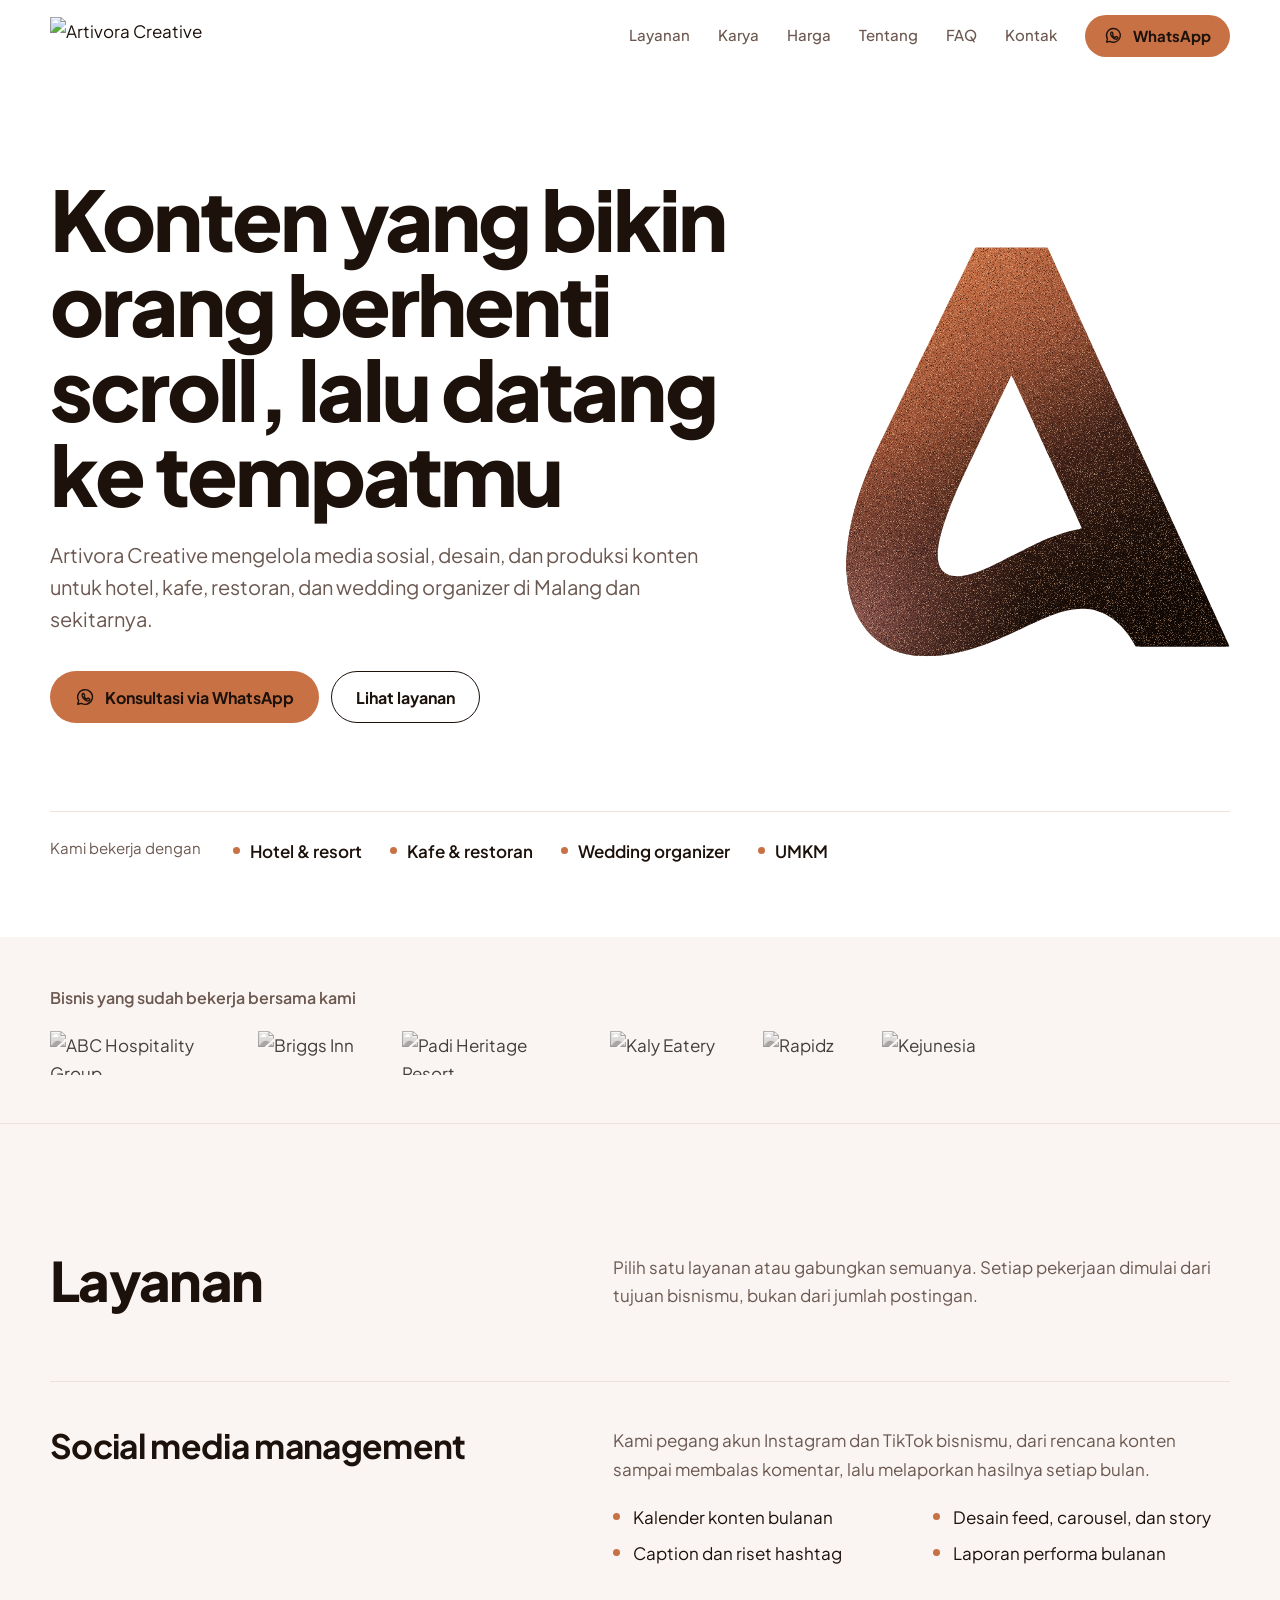
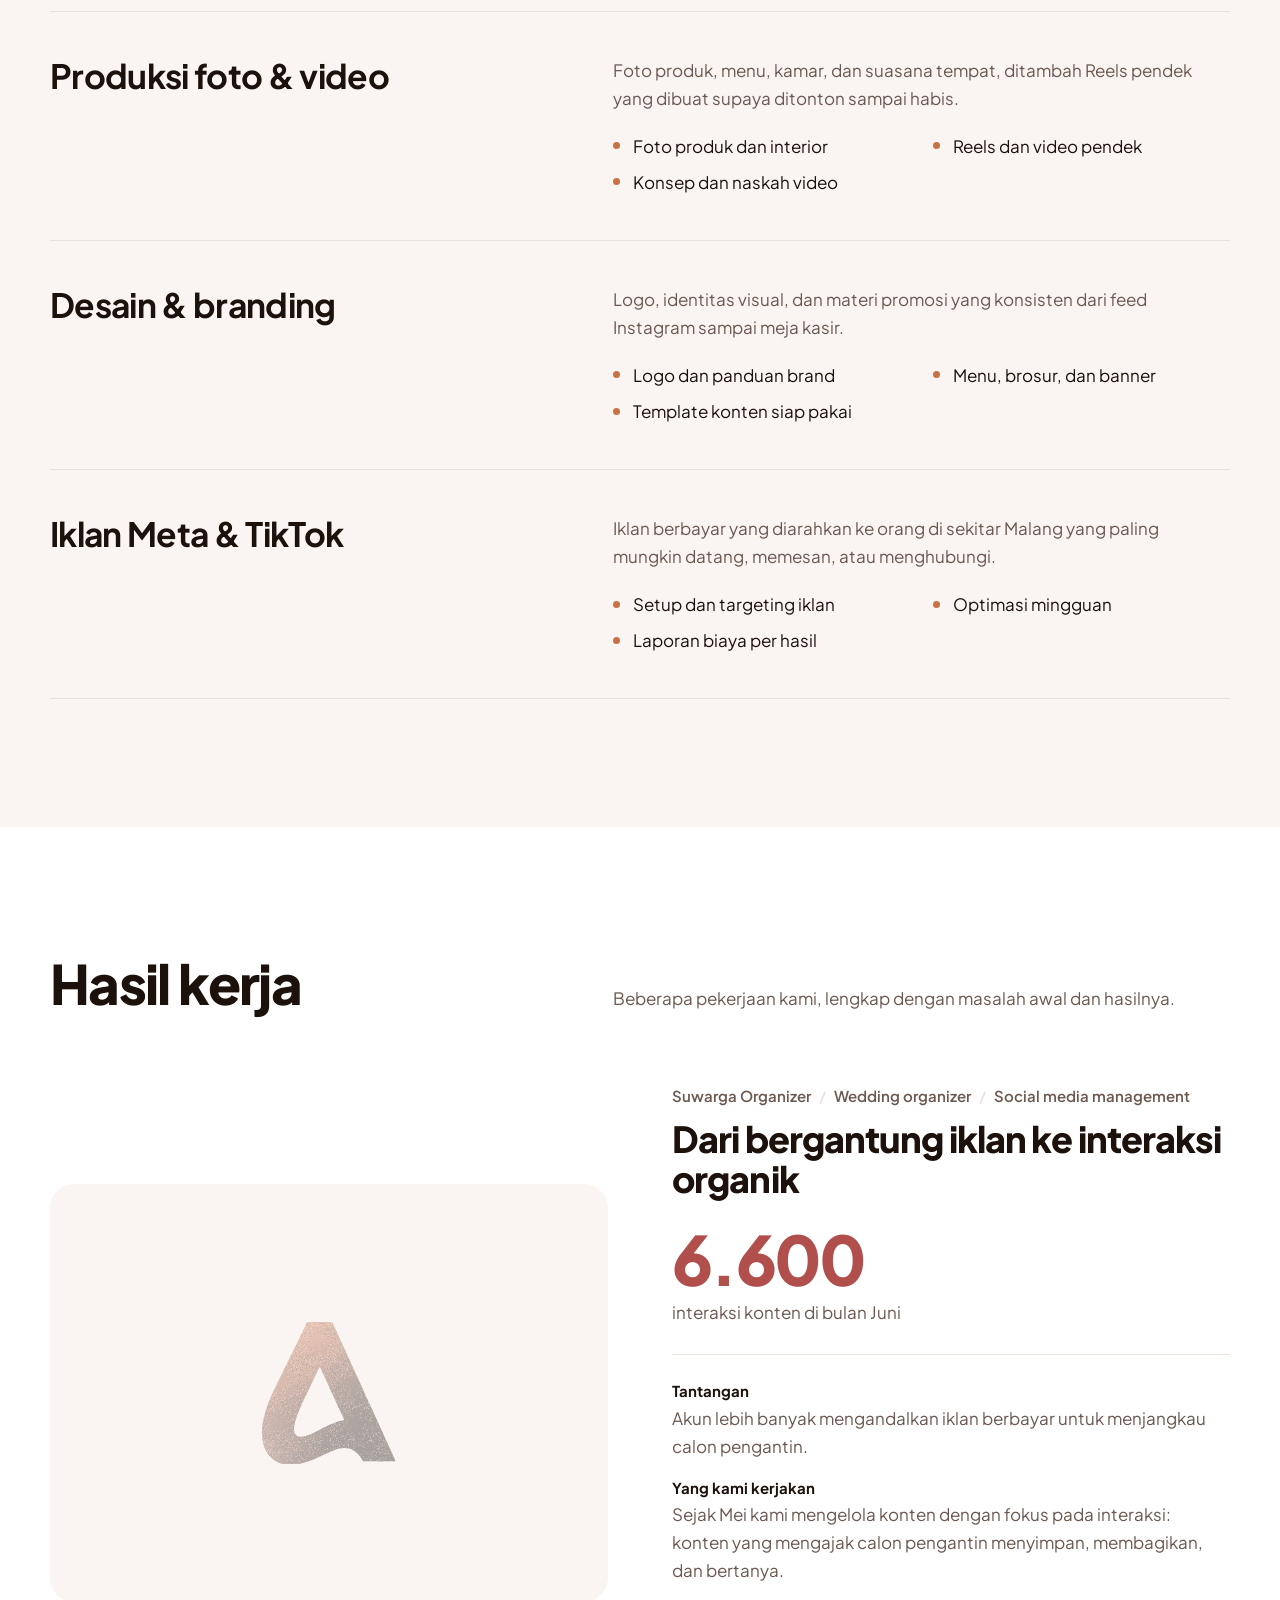
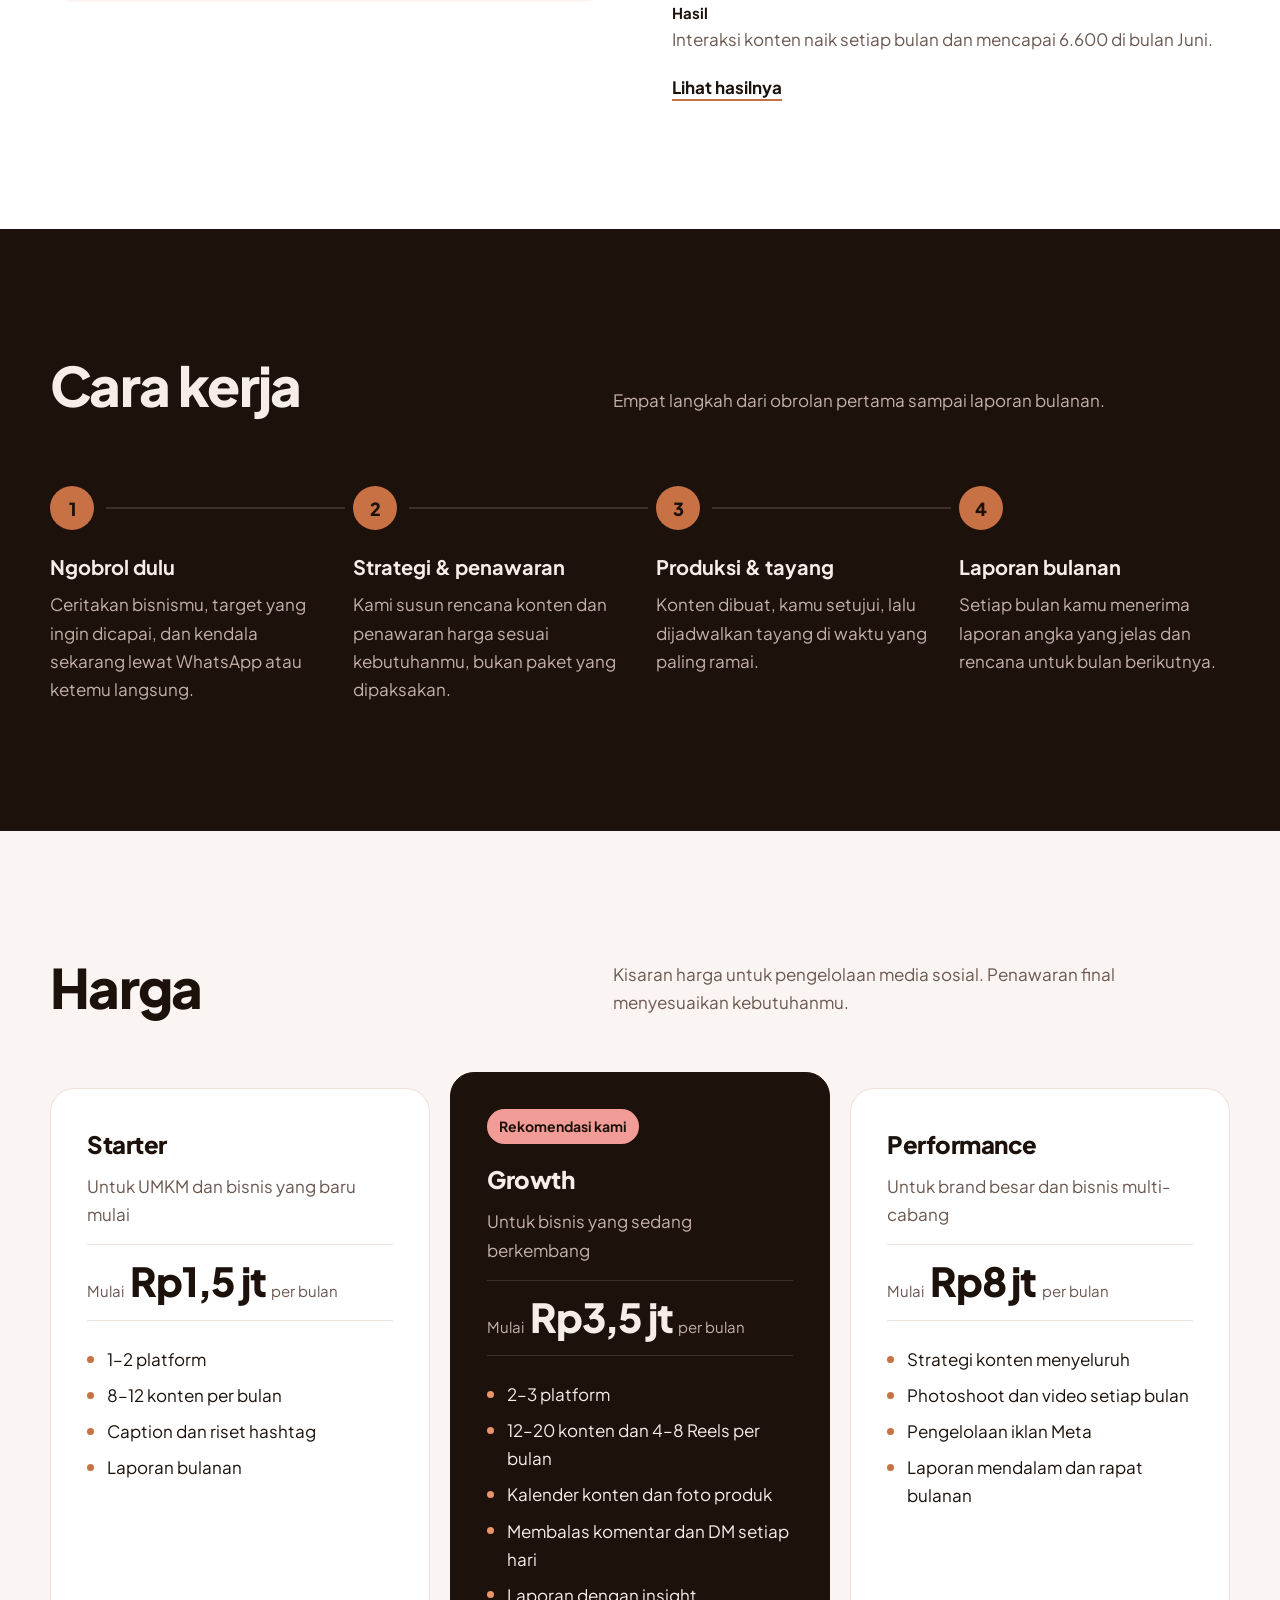
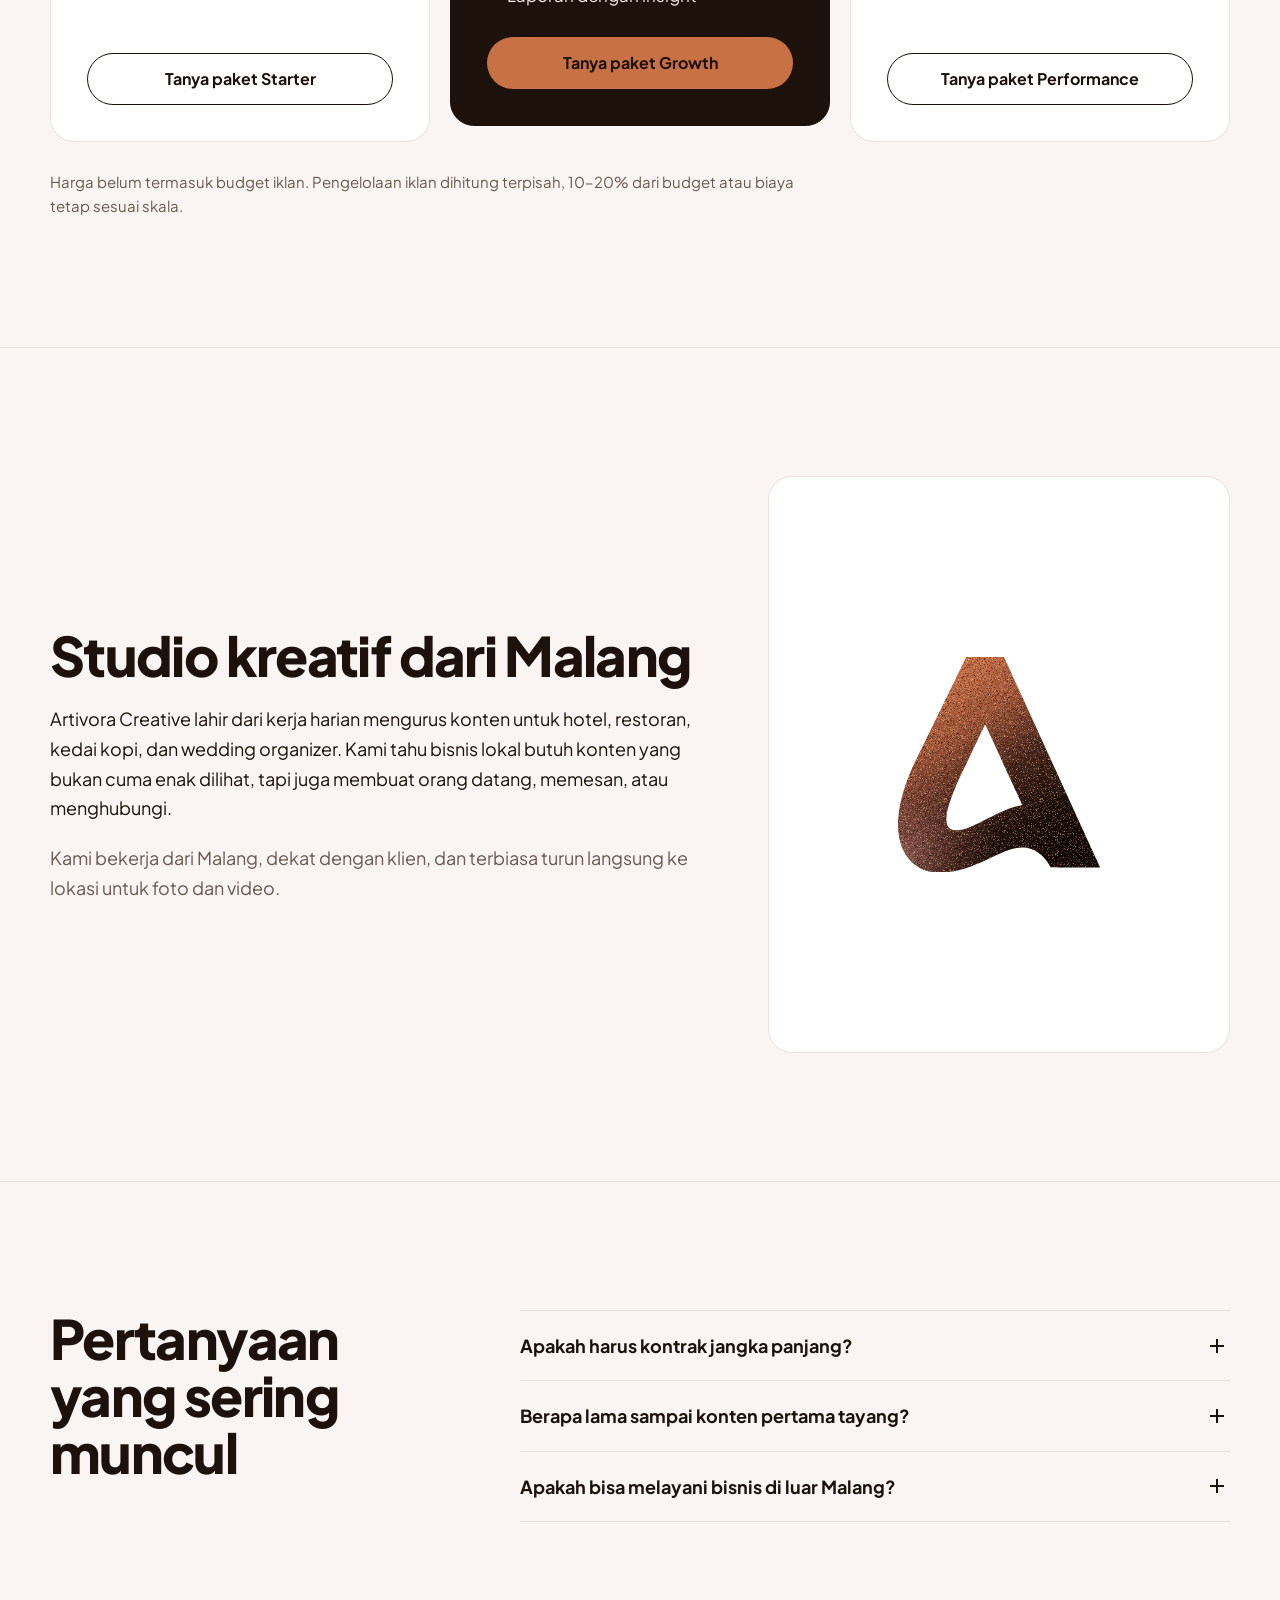
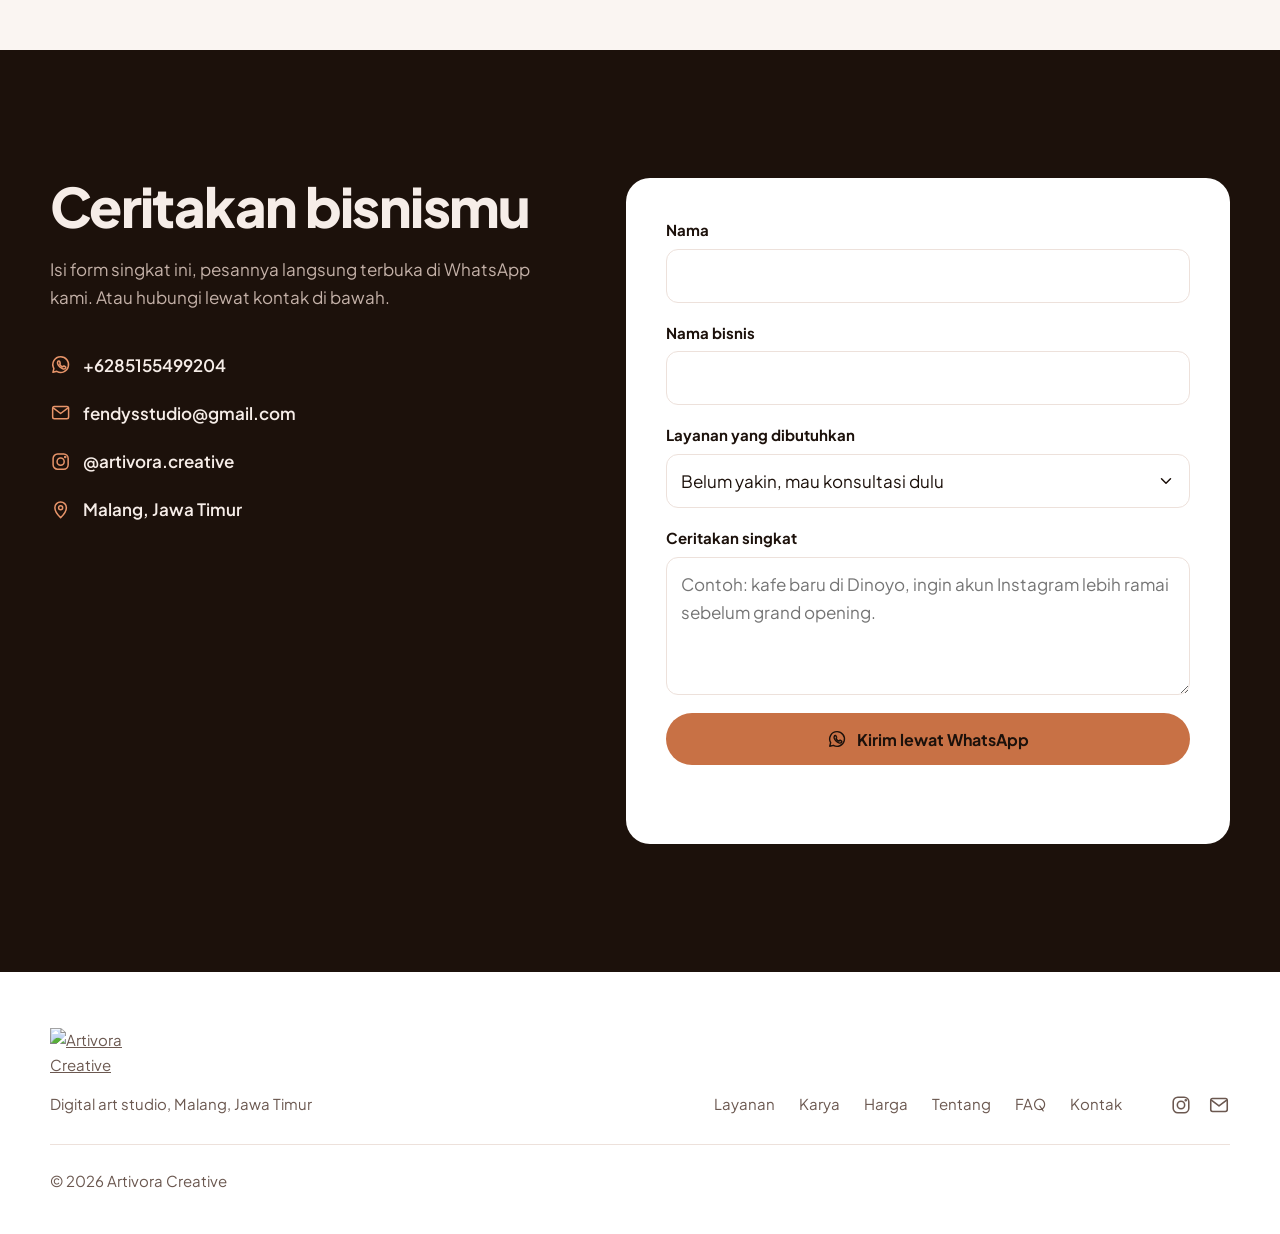
==== commit a06ba033: "Update isi website lewat admin" ====
--- a/index.html
+++ b/index.html
@@ -18,13 +18,13 @@
 <link rel="apple-touch-icon" href="assets/img/apple-touch-icon.png">
 <link rel="preload" href="assets/fonts/plus-jakarta-sans.woff2" as="font" type="font/woff2" crossorigin>
 <link rel="stylesheet" href="assets/css/site.css?v=1.1.0">
-<script type="application/ld+json">{"@context":"https://schema.org","@type":"ProfessionalService","name":"Artivora Creative","description":"Studio kreatif di Malang untuk social media management, desain, foto & video, dan iklan Meta. Untuk hotel, kafe, restoran, wedding organizer, dan UMKM.","url":"https://artivora.my.id","areaServed":"Malang","address":{"@type":"PostalAddress","addressLocality":"Malang","addressRegion":"Jawa Timur","addressCountry":"ID"},"image":"https://artivora.my.id/assets/img/og.jpg"}</script>
+<script type="application/ld+json">{"@context":"https://schema.org","@type":"ProfessionalService","name":"Artivora Creative","description":"Studio kreatif di Malang untuk social media management, desain, foto & video, dan iklan Meta. Untuk hotel, kafe, restoran, wedding organizer, dan UMKM.","url":"https://artivora.my.id","areaServed":"Malang","address":{"@type":"PostalAddress","addressLocality":"Malang","addressRegion":"Jawa Timur","addressCountry":"ID"},"telephone":"+6285155499204","email":"fendysstudio@gmail.com","sameAs":["https://instagram.com/artivora.creative"],"image":"https://artivora.my.id/assets/img/og.jpg"}</script>
 <!-- Halaman ini dibuat otomatis dari content.json. Ubah isinya lewat /admin, bukan di file ini. -->
 </head>
 <body>
 <a class="skip-link" href="#main">Langsung ke isi</a>
 <svg class="brand-defs" width="0" height="0" aria-hidden="true" focusable="false"><defs><linearGradient id="aa-g" gradientUnits="userSpaceOnUse" x1="140" y1="0" x2="440" y2="440"><stop offset="0" stop-color="#D07447"/><stop offset=".3" stop-color="#9C5236"/><stop offset=".56" stop-color="#45241A"/><stop offset=".8" stop-color="#1E100A"/><stop offset="1" stop-color="#120804"/></linearGradient><radialGradient id="aa-r" gradientUnits="userSpaceOnUse" cx="0" cy="480" r="240"><stop offset="0" stop-color="#B0706A" stop-opacity=".75"/><stop offset=".6" stop-color="#8A4E46" stop-opacity=".3"/><stop offset="1" stop-color="#8A4E46" stop-opacity="0"/></radialGradient><filter id="aa-grain" x="0" y="0" width="100%" height="100%" color-interpolation-filters="sRGB"><feTurbulence type="fractalNoise" baseFrequency="1.1" numOctaves="2" seed="7" stitchTiles="stitch" result="n"/><feColorMatrix in="n" type="matrix" values="0 0 0 0 1 0 0 0 0 .8 0 0 0 0 .64 0 0 0 2.2 -1.22" result="l"/><feColorMatrix in="n" type="matrix" values="0 0 0 0 0 0 0 0 0 0 0 0 0 0 0 0 0 0 -2.2 .98" result="k"/><feComposite in="l" in2="SourceAlpha" operator="in" result="l2"/><feComposite in="k" in2="SourceAlpha" operator="in" result="k2"/><feMerge><feMergeNode in="SourceGraphic"/><feMergeNode in="l2"/><feMergeNode in="k2"/></feMerge></filter><symbol id="artivora-a" viewBox="0 0 490 522"><g filter="url(#aa-grain)"><path d="M89.1 521.6 C88.7 521.4 87.3 521.1 86.1 521 C37.7 515 4.7 475.7 1 419.6 C0.9 417.6 0.6 414.9 0.4 413.7 C-0.1 410.8 -0.1 399.5 0.4 396.6 C0.6 395.4 0.9 392.6 1 390.2 C3 356.4 14.9 313.2 34.2 269.7 C38.6 259.8 40.2 256.6 56.4 223.2 C58 220 60.2 215.6 61.3 213.4 C62.3 211.2 64.6 206.5 66.3 203 C68 199.5 72.8 189.7 77 181.1 C81.2 172.6 85.9 162.9 87.5 159.6 C89.1 156.3 93.8 146.7 98 138.1 C102.2 129.6 106.9 119.9 108.5 116.6 C110.1 113.3 114.8 103.7 119 95.1 C129.5 73.5 131.4 69.7 140.1 51.9 C144.4 43.2 148.9 33.9 150.3 31.1 C151.6 28.4 155.5 20.3 159 13.3 C162.4 6.2 165.2 0.3 165.2 0.2 C165.2 0.1 185.9 -0 211.1 -0 L256.9 -0 L257.5 1.2 C258.1 2.4 264.3 16.1 273 35.1 C275.5 40.6 278.4 47 279.5 49.4 C283 57.1 294.4 81.9 301 96.5 C307.4 110.5 318.6 135.1 322.5 143.6 C323.6 146 326.8 153 329.6 159.2 C332.5 165.5 335.4 171.9 336.1 173.5 C336.9 175.1 339.5 180.9 342 186.4 C344.5 191.9 347.4 198.3 348.5 200.6 C349.6 203 353.4 211.3 356.9 219.1 C360.5 227 366.4 239.8 370 247.7 C373.6 255.6 379.4 268.4 383 276.2 C386.6 284.1 392.4 296.9 396 304.8 C399.6 312.7 403.4 321 404.5 323.4 C406.6 328.1 419.6 356.4 426.5 371.6 C429 377 432.7 385.3 434.9 390.1 C445 412.1 452.3 428.1 454.5 433 C455.8 436 458.7 442.3 460.9 447.1 C465 456.1 476 480.2 480.6 490.2 C490 510.8 489.4 509.3 488.5 509.7 C487.5 510.3 370.4 510.1 369.8 509.6 C369.5 509.3 368.5 507.7 367.6 506 C352.2 477.3 326.2 460.1 300.1 461.4 C280.4 462.3 266.1 467 225.9 486 C200 498.2 191.9 501.8 178.4 506.9 C158.4 514.4 137.5 519.5 120.6 521 C119.1 521.1 117.3 521.4 116.6 521.6 C114.9 522.2 90.3 522.1 89.1 521.6 Z M149.9 419.3 C162.9 417.2 175 412.5 199.6 400.1 C245.8 376.9 247.4 376.1 258.4 371.6 C272.6 365.7 288.2 361.1 297.6 359.9 C299.6 359.6 300.5 359.3 300.6 358.6 C300.8 358 301.5 359.4 286.9 327.9 C283.3 320 279.2 311 275.7 303.3 C273.2 298 266.5 283.4 257.9 264.8 C256.7 262.1 255.2 258.7 254.5 257.2 C253.9 255.8 252 251.8 250.4 248.4 C248.9 244.9 245 236.6 241.9 229.8 C238.8 222.9 235 214.7 233.5 211.5 C232 208.3 229.5 202.8 227.9 199.4 C226.3 195.9 224.1 191 222.9 188.5 C221.8 186 218.9 179.7 216.5 174.5 C214.1 169.3 212 164.9 211.8 164.7 C211 163.9 210.5 164.4 209.2 167.2 C207.3 171.3 188.1 211.6 184 220.1 C179.3 230 173.7 241.8 169 251.6 C149.8 291.8 145.4 301.4 138.8 316.8 C118.5 364.4 112.5 394.2 120.4 409.2 C125 418 135.6 421.6 149.9 419.3 Z" fill="url(#aa-g)"/><path d="M89.1 521.6 C88.7 521.4 87.3 521.1 86.1 521 C37.7 515 4.7 475.7 1 419.6 C0.9 417.6 0.6 414.9 0.4 413.7 C-0.1 410.8 -0.1 399.5 0.4 396.6 C0.6 395.4 0.9 392.6 1 390.2 C3 356.4 14.9 313.2 34.2 269.7 C38.6 259.8 40.2 256.6 56.4 223.2 C58 220 60.2 215.6 61.3 213.4 C62.3 211.2 64.6 206.5 66.3 203 C68 199.5 72.8 189.7 77 181.1 C81.2 172.6 85.9 162.9 87.5 159.6 C89.1 156.3 93.8 146.7 98 138.1 C102.2 129.6 106.9 119.9 108.5 116.6 C110.1 113.3 114.8 103.7 119 95.1 C129.5 73.5 131.4 69.7 140.1 51.9 C144.4 43.2 148.9 33.9 150.3 31.1 C151.6 28.4 155.5 20.3 159 13.3 C162.4 6.2 165.2 0.3 165.2 0.2 C165.2 0.1 185.9 -0 211.1 -0 L256.9 -0 L257.5 1.2 C258.1 2.4 264.3 16.1 273 35.1 C275.5 40.6 278.4 47 279.5 49.4 C283 57.1 294.4 81.9 301 96.5 C307.4 110.5 318.6 135.1 322.5 143.6 C323.6 146 326.8 153 329.6 159.2 C332.5 165.5 335.4 171.9 336.1 173.5 C336.9 175.1 339.5 180.9 342 186.4 C344.5 191.9 347.4 198.3 348.5 200.6 C349.6 203 353.4 211.3 356.9 219.1 C360.5 227 366.4 239.8 370 247.7 C373.6 255.6 379.4 268.4 383 276.2 C386.6 284.1 392.4 296.9 396 304.8 C399.6 312.7 403.4 321 404.5 323.4 C406.6 328.1 419.6 356.4 426.5 371.6 C429 377 432.7 385.3 434.9 390.1 C445 412.1 452.3 428.1 454.5 433 C455.8 436 458.7 442.3 460.9 447.1 C465 456.1 476 480.2 480.6 490.2 C490 510.8 489.4 509.3 488.5 509.7 C487.5 510.3 370.4 510.1 369.8 509.6 C369.5 509.3 368.5 507.7 367.6 506 C352.2 477.3 326.2 460.1 300.1 461.4 C280.4 462.3 266.1 467 225.9 486 C200 498.2 191.9 501.8 178.4 506.9 C158.4 514.4 137.5 519.5 120.6 521 C119.1 521.1 117.3 521.4 116.6 521.6 C114.9 522.2 90.3 522.1 89.1 521.6 Z M149.9 419.3 C162.9 417.2 175 412.5 199.6 400.1 C245.8 376.9 247.4 376.1 258.4 371.6 C272.6 365.7 288.2 361.1 297.6 359.9 C299.6 359.6 300.5 359.3 300.6 358.6 C300.8 358 301.5 359.4 286.9 327.9 C283.3 320 279.2 311 275.7 303.3 C273.2 298 266.5 283.4 257.9 264.8 C256.7 262.1 255.2 258.7 254.5 257.2 C253.9 255.8 252 251.8 250.4 248.4 C248.9 244.9 245 236.6 241.9 229.8 C238.8 222.9 235 214.7 233.5 211.5 C232 208.3 229.5 202.8 227.9 199.4 C226.3 195.9 224.1 191 222.9 188.5 C221.8 186 218.9 179.7 216.5 174.5 C214.1 169.3 212 164.9 211.8 164.7 C211 163.9 210.5 164.4 209.2 167.2 C207.3 171.3 188.1 211.6 184 220.1 C179.3 230 173.7 241.8 169 251.6 C149.8 291.8 145.4 301.4 138.8 316.8 C118.5 364.4 112.5 394.2 120.4 409.2 C125 418 135.6 421.6 149.9 419.3 Z" fill="url(#aa-r)"/></g></symbol></defs></svg>
-<header class="site-header" data-header><div class="wrap header-inner"><a class="logo" href="#top" aria-label="Artivora Creative"><svg class="logo-mark" viewBox="0 0 490 522" aria-hidden="true" focusable="false"><use href="#artivora-a"/></svg><img class="logo-wordmark" src="assets/img/logo-wordmark.webp" width="560" height="83" alt="Artivora Creative"></a><nav class="nav" aria-label="Navigasi utama"><button class="nav-toggle" type="button" aria-expanded="false" aria-controls="nav-menu" data-nav-toggle><span class="nav-toggle-bars" aria-hidden="true"></span><span class="sr-only">Buka menu</span></button><div class="nav-menu" id="nav-menu" data-nav-menu><ul class="nav-links"><li><a href="#layanan">Layanan</a></li><li><a href="#karya">Karya</a></li><li><a href="#harga">Harga</a></li><li><a href="#tentang">Tentang</a></li><li><a href="#kontak">Kontak</a></li></ul><a class="btn btn-primary btn-small" href="#kontak">Hubungi kami</a></div></nav></div></header><main id="main"><section class="hero" id="top" aria-labelledby="hero-title"><div class="hero-art" aria-hidden="true"><svg class="hero-mark" viewBox="0 0 490 522" aria-hidden="true" focusable="false"><use href="#artivora-a"/></svg></div><div class="wrap hero-inner"><h1 id="hero-title" class="hero-title">Konten yang bikin orang berhenti scroll, lalu datang ke tempatmu</h1><p class="hero-sub">Artivora Creative mengelola media sosial, desain, dan produksi konten untuk hotel, kafe, restoran, dan wedding organizer di Malang dan sekitarnya.</p><div class="hero-actions"><a class="btn btn-primary" href="#kontak"><span>Konsultasi via WhatsApp</span></a><a class="btn btn-outline" href="#layanan">Lihat layanan</a></div><div class="hero-industries"><p class="hero-industries-label">Kami bekerja dengan</p><ul><li>Hotel &amp; resort</li><li>Kafe &amp; restoran</li><li>Wedding organizer</li><li>UMKM</li></ul></div></div></section><section class="section services" id="layanan" aria-labelledby="layanan-title"><div class="wrap"><header class="section-head"><h2 id="layanan-title">Layanan</h2><p class="section-intro">Pilih satu layanan atau gabungkan semuanya. Setiap pekerjaan dimulai dari tujuan bisnismu, bukan dari jumlah postingan.</p></header><ul class="service-list"><li class="service"><h3 class="service-title">Social media management</h3><div class="service-body"><p>Kami pegang akun Instagram dan TikTok bisnismu, dari rencana konten sampai membalas komentar, lalu melaporkan hasilnya setiap bulan.</p><ul class="dot-list"><li>Kalender konten bulanan</li><li>Desain feed, carousel, dan story</li><li>Caption dan riset hashtag</li><li>Laporan performa bulanan</li></ul></div></li><li class="service"><h3 class="service-title">Produksi foto &amp; video</h3><div class="service-body"><p>Foto produk, menu, kamar, dan suasana tempat, ditambah Reels pendek yang dibuat supaya ditonton sampai habis.</p><ul class="dot-list"><li>Foto produk dan interior</li><li>Reels dan video pendek</li><li>Konsep dan naskah video</li></ul></div></li><li class="service"><h3 class="service-title">Desain &amp; branding</h3><div class="service-body"><p>Logo, identitas visual, dan materi promosi yang konsisten dari feed Instagram sampai meja kasir.</p><ul class="dot-list"><li>Logo dan panduan brand</li><li>Menu, brosur, dan banner</li><li>Template konten siap pakai</li></ul></div></li><li class="service"><h3 class="service-title">Iklan Meta &amp; TikTok</h3><div class="service-body"><p>Iklan berbayar yang diarahkan ke orang di sekitar Malang yang paling mungkin datang, memesan, atau menghubungi.</p><ul class="dot-list"><li>Setup dan targeting iklan</li><li>Optimasi mingguan</li><li>Laporan biaya per hasil</li></ul></div></li></ul></div></section><section class="section work-section" id="karya" aria-labelledby="karya-title"><div class="wrap"><header class="section-head"><h2 id="karya-title">Hasil kerja</h2></header><div class="work-empty"><svg class="work-empty-mark" viewBox="0 0 490 522" aria-hidden="true" focusable="false"><use href="#artivora-a"/></svg><p>Studi kasus sedang kami rapikan. Sementara itu, lihat karya terbaru kami di Instagram.</p></div></div></section><section class="section process" id="cara-kerja" aria-labelledby="cara-kerja-title"><div class="wrap"><header class="section-head"><h2 id="cara-kerja-title">Cara kerja</h2><p class="section-intro">Empat langkah dari obrolan pertama sampai laporan bulanan.</p></header><ol class="steps"><li class="step"><span class="step-num" aria-hidden="true">1</span><h3>Ngobrol dulu</h3><p>Ceritakan bisnismu, target yang ingin dicapai, dan kendala sekarang lewat WhatsApp atau ketemu langsung.</p></li><li class="step"><span class="step-num" aria-hidden="true">2</span><h3>Strategi &amp; penawaran</h3><p>Kami susun rencana konten dan penawaran harga sesuai kebutuhanmu, bukan paket yang dipaksakan.</p></li><li class="step"><span class="step-num" aria-hidden="true">3</span><h3>Produksi &amp; tayang</h3><p>Konten dibuat, kamu setujui, lalu dijadwalkan tayang di waktu yang paling ramai.</p></li><li class="step"><span class="step-num" aria-hidden="true">4</span><h3>Laporan bulanan</h3><p>Setiap bulan kamu menerima laporan angka yang jelas dan rencana untuk bulan berikutnya.</p></li></ol></div></section><section class="section pricing" id="harga" aria-labelledby="harga-title"><div class="wrap"><header class="section-head"><h2 id="harga-title">Harga</h2><p class="section-intro">Kisaran harga untuk pengelolaan media sosial. Penawaran final menyesuaikan kebutuhanmu.</p></header><div class="tiers"><article class="tier"><h3 class="tier-name">Starter</h3><p class="tier-audience">Untuk UMKM dan bisnis yang baru mulai</p><p class="tier-price"><span class="tier-from">Mulai</span> <strong>Rp1,5 jt</strong> <span class="tier-period">per bulan</span></p><ul class="dot-list"><li>1–2 platform</li><li>8–12 konten per bulan</li><li>Caption dan riset hashtag</li><li>Laporan bulanan</li></ul><a class="btn btn-outline" href="#kontak">Tanya paket Starter</a></article><article class="tier tier-featured"><p class="tier-badge">Rekomendasi kami</p><h3 class="tier-name">Growth</h3><p class="tier-audience">Untuk bisnis yang sedang berkembang</p><p class="tier-price"><span class="tier-from">Mulai</span> <strong>Rp3,5 jt</strong> <span class="tier-period">per bulan</span></p><ul class="dot-list"><li>2–3 platform</li><li>12–20 konten dan 4–8 Reels per bulan</li><li>Kalender konten dan foto produk</li><li>Membalas komentar dan DM setiap hari</li><li>Laporan dengan insight</li></ul><a class="btn btn-primary" href="#kontak">Tanya paket Growth</a></article><article class="tier"><h3 class="tier-name">Performance</h3><p class="tier-audience">Untuk brand besar dan bisnis multi-cabang</p><p class="tier-price"><span class="tier-from">Mulai</span> <strong>Rp8 jt</strong> <span class="tier-period">per bulan</span></p><ul class="dot-list"><li>Strategi konten menyeluruh</li><li>Photoshoot dan video setiap bulan</li><li>Pengelolaan iklan Meta</li><li>Laporan mendalam dan rapat bulanan</li></ul><a class="btn btn-outline" href="#kontak">Tanya paket Performance</a></article></div><p class="pricing-note">Harga belum termasuk budget iklan. Pengelolaan iklan dihitung terpisah, 10–20% dari budget atau biaya tetap sesuai skala.</p></div></section><section class="section about" id="tentang" aria-labelledby="tentang-title"><div class="wrap"><div class="about-grid"><div class="about-text"><h2 id="tentang-title">Studio kreatif dari Malang</h2><p>Artivora Creative lahir dari kerja harian mengurus konten untuk hotel, restoran, kedai kopi, dan wedding organizer. Kami tahu bisnis lokal butuh konten yang bukan cuma enak dilihat, tapi juga membuat orang datang, memesan, atau menghubungi.</p><p>Kami bekerja dari Malang, dekat dengan klien, dan terbiasa turun langsung ke lokasi untuk foto dan video.</p></div><div class="about-media"><svg class="about-mark" viewBox="0 0 490 522" aria-hidden="true" focusable="false"><use href="#artivora-a"/></svg></div></div></div></section><section class="section contact" id="kontak" aria-labelledby="kontak-title"><div class="wrap contact-grid"><div class="contact-info"><h2 id="kontak-title">Ceritakan bisnismu</h2><p class="section-intro">Isi form singkat ini, pesannya langsung terbuka di WhatsApp kami. Atau hubungi lewat kontak di bawah.</p><ul class="contact-direct"><li><span class="contact-plain"><svg class="icon" viewBox="0 0 24 24" fill="none" stroke="currentColor" stroke-width="1.7" stroke-linecap="round" stroke-linejoin="round" aria-hidden="true" focusable="false"><path d="M12 21s-6.5-6.1-6.5-11.2a6.5 6.5 0 0 1 13 0C18.5 14.9 12 21 12 21Z"/><circle cx="12" cy="9.8" r="2.3"/></svg><span>Malang, Jawa Timur</span></span></li></ul></div><form class="contact-form" data-wa-form data-wa="" data-email="" novalidate><div class="field"><label for="f-name">Nama</label><input id="f-name" name="name" autocomplete="name" required></div><div class="field"><label for="f-business">Nama bisnis</label><input id="f-business" name="business" autocomplete="organization"></div><div class="field"><label for="f-service">Layanan yang dibutuhkan</label><select id="f-service" name="service"><option value="">Belum yakin, mau konsultasi dulu</option><option>Social media management</option><option>Produksi foto &amp; video</option><option>Desain &amp; branding</option><option>Iklan Meta &amp; TikTok</option></select></div><div class="field"><label for="f-message">Ceritakan singkat</label><textarea id="f-message" name="message" rows="4" placeholder="Contoh: kafe baru di Dinoyo, ingin akun Instagram lebih ramai sebelum grand opening."></textarea></div><button class="btn btn-primary btn-block" type="submit"><svg class="icon" viewBox="0 0 24 24" fill="none" stroke="currentColor" stroke-width="1.7" stroke-linecap="round" stroke-linejoin="round" aria-hidden="true" focusable="false"><path d="M12 3.2a8.8 8.8 0 0 0-7.6 13.2L3.3 20.7l4.4-1.1A8.8 8.8 0 1 0 12 3.2Z"/><path d="M8.9 8.3c.2-.5.5-.5.8-.5h.5c.2 0 .4 0 .6.5l.7 1.7c.1.2.1.4 0 .6l-.4.6c-.1.2-.2.3 0 .6.4.7 1 1.4 1.7 1.9.6.4 1 .6 1.3.7.2.1.4 0 .5-.1l.6-.7c.2-.2.3-.2.6-.1l1.6.8c.3.1.4.2.4.4 0 .3 0 1.1-.6 1.6-.5.5-1.4.8-2.2.6-1.2-.3-2.6-1-3.9-2.2-1.4-1.3-2.2-2.7-2.5-3.7-.3-1-.1-1.9.3-2.5Z"/></svg><span>Kirim lewat WhatsApp</span></button><p class="form-status" role="status" data-form-status></p></form></div></section></main><footer class="site-footer"><div class="wrap footer-inner"><div class="footer-brand"><a class="footer-logo" href="#top"><img src="assets/img/logo.webp" width="700" height="594" alt="Artivora Creative" loading="lazy"></a><p>Digital art studio, Malang, Jawa Timur</p></div><ul class="footer-links"><li><a href="#layanan">Layanan</a></li><li><a href="#karya">Karya</a></li><li><a href="#harga">Harga</a></li><li><a href="#tentang">Tentang</a></li><li><a href="#kontak">Kontak</a></li></ul><ul class="footer-social"></ul><p class="footer-copy">© 2026 Artivora Creative</p></div></footer>
+<header class="site-header" data-header><div class="wrap header-inner"><a class="logo" href="#top" aria-label="Artivora Creative"><img class="logo-img" src="assets/uploads/logo-a-vertikal-mvs40imx.webp" alt="Artivora Creative"></a><nav class="nav" aria-label="Navigasi utama"><button class="nav-toggle" type="button" aria-expanded="false" aria-controls="nav-menu" data-nav-toggle><span class="nav-toggle-bars" aria-hidden="true"></span><span class="sr-only">Buka menu</span></button><div class="nav-menu" id="nav-menu" data-nav-menu><ul class="nav-links"><li><a href="#layanan">Layanan</a></li><li><a href="#karya">Karya</a></li><li><a href="#harga">Harga</a></li><li><a href="#tentang">Tentang</a></li><li><a href="#faq">FAQ</a></li><li><a href="#kontak">Kontak</a></li></ul><a class="btn btn-primary btn-small" href="https://wa.me/6285155499204?text=Halo%20Artivora%2C%20saya%20mau%20konsultasi%20soal%20media%20sosial%20bisnis%20saya." target="_blank" rel="noopener"><svg class="icon" viewBox="0 0 24 24" fill="none" stroke="currentColor" stroke-width="1.7" stroke-linecap="round" stroke-linejoin="round" aria-hidden="true" focusable="false"><path d="M12 3.2a8.8 8.8 0 0 0-7.6 13.2L3.3 20.7l4.4-1.1A8.8 8.8 0 1 0 12 3.2Z"/><path d="M8.9 8.3c.2-.5.5-.5.8-.5h.5c.2 0 .4 0 .6.5l.7 1.7c.1.2.1.4 0 .6l-.4.6c-.1.2-.2.3 0 .6.4.7 1 1.4 1.7 1.9.6.4 1 .6 1.3.7.2.1.4 0 .5-.1l.6-.7c.2-.2.3-.2.6-.1l1.6.8c.3.1.4.2.4.4 0 .3 0 1.1-.6 1.6-.5.5-1.4.8-2.2.6-1.2-.3-2.6-1-3.9-2.2-1.4-1.3-2.2-2.7-2.5-3.7-.3-1-.1-1.9.3-2.5Z"/></svg><span>WhatsApp</span></a></div></nav></div></header><main id="main"><section class="hero" id="top" aria-labelledby="hero-title"><div class="hero-art" aria-hidden="true"><svg class="hero-mark" viewBox="0 0 490 522" aria-hidden="true" focusable="false"><use href="#artivora-a"/></svg></div><div class="wrap hero-inner"><h1 id="hero-title" class="hero-title">Konten yang bikin orang berhenti scroll, lalu datang ke tempatmu</h1><p class="hero-sub">Artivora Creative mengelola media sosial, desain, dan produksi konten untuk hotel, kafe, restoran, dan wedding organizer di Malang dan sekitarnya.</p><div class="hero-actions"><a class="btn btn-primary" href="https://wa.me/6285155499204?text=Halo%20Artivora%2C%20saya%20mau%20konsultasi%20soal%20media%20sosial%20bisnis%20saya." target="_blank" rel="noopener"><svg class="icon" viewBox="0 0 24 24" fill="none" stroke="currentColor" stroke-width="1.7" stroke-linecap="round" stroke-linejoin="round" aria-hidden="true" focusable="false"><path d="M12 3.2a8.8 8.8 0 0 0-7.6 13.2L3.3 20.7l4.4-1.1A8.8 8.8 0 1 0 12 3.2Z"/><path d="M8.9 8.3c.2-.5.5-.5.8-.5h.5c.2 0 .4 0 .6.5l.7 1.7c.1.2.1.4 0 .6l-.4.6c-.1.2-.2.3 0 .6.4.7 1 1.4 1.7 1.9.6.4 1 .6 1.3.7.2.1.4 0 .5-.1l.6-.7c.2-.2.3-.2.6-.1l1.6.8c.3.1.4.2.4.4 0 .3 0 1.1-.6 1.6-.5.5-1.4.8-2.2.6-1.2-.3-2.6-1-3.9-2.2-1.4-1.3-2.2-2.7-2.5-3.7-.3-1-.1-1.9.3-2.5Z"/></svg><span>Konsultasi via WhatsApp</span></a><a class="btn btn-outline" href="#layanan">Lihat layanan</a></div><div class="hero-industries"><p class="hero-industries-label">Kami bekerja dengan</p><ul><li>Hotel &amp; resort</li><li>Kafe &amp; restoran</li><li>Wedding organizer</li><li>UMKM</li></ul></div></div></section><section class="section clients" id="klien" aria-labelledby="klien-title"><div class="wrap"><h2 class="clients-title" id="klien-title">Bisnis yang sudah bekerja bersama kami</h2><ul class="clients-list"><li><img src="assets/uploads/abc-icon-blue-mvs41k2h.webp" alt="ABC Hospitality Group" loading="lazy"></li><li><img src="assets/uploads/2021-logo-briggsartboard-1-copy-mvs43mcn.webp" alt="Briggs Inn" loading="lazy"></li><li><img src="assets/uploads/logo-padi-2021-1-mvs43yqz.webp" alt="Padi Heritage Resort" loading="lazy"></li><li><img src="assets/uploads/logo-logo-text-with-slogan-green-mvs44mlh.webp" alt="Kaly Eatery" loading="lazy"></li><li><img src="assets/uploads/logo-01-mvs466rb.svg" alt="Rapidz" loading="lazy"></li><li><img src="assets/uploads/logo-kejunesia-mvs46lps.webp" alt="Kejunesia" loading="lazy"></li></ul></div></section><section class="section services" id="layanan" aria-labelledby="layanan-title"><div class="wrap"><header class="section-head"><h2 id="layanan-title">Layanan</h2><p class="section-intro">Pilih satu layanan atau gabungkan semuanya. Setiap pekerjaan dimulai dari tujuan bisnismu, bukan dari jumlah postingan.</p></header><ul class="service-list"><li class="service"><h3 class="service-title">Social media management</h3><div class="service-body"><p>Kami pegang akun Instagram dan TikTok bisnismu, dari rencana konten sampai membalas komentar, lalu melaporkan hasilnya setiap bulan.</p><ul class="dot-list"><li>Kalender konten bulanan</li><li>Desain feed, carousel, dan story</li><li>Caption dan riset hashtag</li><li>Laporan performa bulanan</li></ul></div></li><li class="service"><h3 class="service-title">Produksi foto &amp; video</h3><div class="service-body"><p>Foto produk, menu, kamar, dan suasana tempat, ditambah Reels pendek yang dibuat supaya ditonton sampai habis.</p><ul class="dot-list"><li>Foto produk dan interior</li><li>Reels dan video pendek</li><li>Konsep dan naskah video</li></ul></div></li><li class="service"><h3 class="service-title">Desain &amp; branding</h3><div class="service-body"><p>Logo, identitas visual, dan materi promosi yang konsisten dari feed Instagram sampai meja kasir.</p><ul class="dot-list"><li>Logo dan panduan brand</li><li>Menu, brosur, dan banner</li><li>Template konten siap pakai</li></ul></div></li><li class="service"><h3 class="service-title">Iklan Meta &amp; TikTok</h3><div class="service-body"><p>Iklan berbayar yang diarahkan ke orang di sekitar Malang yang paling mungkin datang, memesan, atau menghubungi.</p><ul class="dot-list"><li>Setup dan targeting iklan</li><li>Optimasi mingguan</li><li>Laporan biaya per hasil</li></ul></div></li></ul></div></section><section class="section work-section" id="karya" aria-labelledby="karya-title"><div class="wrap"><header class="section-head"><h2 id="karya-title">Hasil kerja</h2><p class="section-intro">Beberapa pekerjaan kami, lengkap dengan masalah awal dan hasilnya.</p></header><div class="work-list"><article class="work"><div class="work-media"><svg class="work-media-mark" viewBox="0 0 490 522" aria-hidden="true" focusable="false"><use href="#artivora-a"/></svg></div><div class="work-text"><p class="work-meta">Suwarga Organizer<span aria-hidden="true">/</span>Wedding organizer<span aria-hidden="true">/</span>Social media management</p><h3 class="work-title">Dari bergantung iklan ke interaksi organik</h3><p class="work-metric"><strong>6.600</strong><span>interaksi konten di bulan Juni</span></p><dl class="work-story"><div><dt>Tantangan</dt><dd>Akun lebih banyak mengandalkan iklan berbayar untuk menjangkau calon pengantin.</dd></div><div><dt>Yang kami kerjakan</dt><dd>Sejak Mei kami mengelola konten dengan fokus pada interaksi: konten yang mengajak calon pengantin menyimpan, membagikan, dan bertanya.</dd></div><div><dt>Hasil</dt><dd>Interaksi konten naik setiap bulan dan mencapai 6.600 di bulan Juni.</dd></div></dl><a class="text-link" href="https://www.instagram.com/suwarga.organizer/" target="_blank" rel="noopener">Lihat hasilnya</a></div></article></div></div></section><section class="section process" id="cara-kerja" aria-labelledby="cara-kerja-title"><div class="wrap"><header class="section-head"><h2 id="cara-kerja-title">Cara kerja</h2><p class="section-intro">Empat langkah dari obrolan pertama sampai laporan bulanan.</p></header><ol class="steps"><li class="step"><span class="step-num" aria-hidden="true">1</span><h3>Ngobrol dulu</h3><p>Ceritakan bisnismu, target yang ingin dicapai, dan kendala sekarang lewat WhatsApp atau ketemu langsung.</p></li><li class="step"><span class="step-num" aria-hidden="true">2</span><h3>Strategi &amp; penawaran</h3><p>Kami susun rencana konten dan penawaran harga sesuai kebutuhanmu, bukan paket yang dipaksakan.</p></li><li class="step"><span class="step-num" aria-hidden="true">3</span><h3>Produksi &amp; tayang</h3><p>Konten dibuat, kamu setujui, lalu dijadwalkan tayang di waktu yang paling ramai.</p></li><li class="step"><span class="step-num" aria-hidden="true">4</span><h3>Laporan bulanan</h3><p>Setiap bulan kamu menerima laporan angka yang jelas dan rencana untuk bulan berikutnya.</p></li></ol></div></section><section class="section pricing" id="harga" aria-labelledby="harga-title"><div class="wrap"><header class="section-head"><h2 id="harga-title">Harga</h2><p class="section-intro">Kisaran harga untuk pengelolaan media sosial. Penawaran final menyesuaikan kebutuhanmu.</p></header><div class="tiers"><article class="tier"><h3 class="tier-name">Starter</h3><p class="tier-audience">Untuk UMKM dan bisnis yang baru mulai</p><p class="tier-price"><span class="tier-from">Mulai</span> <strong>Rp1,5 jt</strong> <span class="tier-period">per bulan</span></p><ul class="dot-list"><li>1–2 platform</li><li>8–12 konten per bulan</li><li>Caption dan riset hashtag</li><li>Laporan bulanan</li></ul><a class="btn btn-outline" href="https://wa.me/6285155499204?text=Halo%20Artivora%2C%20saya%20tertarik%20dengan%20paket%20Starter." target="_blank" rel="noopener">Tanya paket Starter</a></article><article class="tier tier-featured"><p class="tier-badge">Rekomendasi kami</p><h3 class="tier-name">Growth</h3><p class="tier-audience">Untuk bisnis yang sedang berkembang</p><p class="tier-price"><span class="tier-from">Mulai</span> <strong>Rp3,5 jt</strong> <span class="tier-period">per bulan</span></p><ul class="dot-list"><li>2–3 platform</li><li>12–20 konten dan 4–8 Reels per bulan</li><li>Kalender konten dan foto produk</li><li>Membalas komentar dan DM setiap hari</li><li>Laporan dengan insight</li></ul><a class="btn btn-primary" href="https://wa.me/6285155499204?text=Halo%20Artivora%2C%20saya%20tertarik%20dengan%20paket%20Growth." target="_blank" rel="noopener">Tanya paket Growth</a></article><article class="tier"><h3 class="tier-name">Performance</h3><p class="tier-audience">Untuk brand besar dan bisnis multi-cabang</p><p class="tier-price"><span class="tier-from">Mulai</span> <strong>Rp8 jt</strong> <span class="tier-period">per bulan</span></p><ul class="dot-list"><li>Strategi konten menyeluruh</li><li>Photoshoot dan video setiap bulan</li><li>Pengelolaan iklan Meta</li><li>Laporan mendalam dan rapat bulanan</li></ul><a class="btn btn-outline" href="https://wa.me/6285155499204?text=Halo%20Artivora%2C%20saya%20tertarik%20dengan%20paket%20Performance." target="_blank" rel="noopener">Tanya paket Performance</a></article></div><p class="pricing-note">Harga belum termasuk budget iklan. Pengelolaan iklan dihitung terpisah, 10–20% dari budget atau biaya tetap sesuai skala.</p></div></section><section class="section about" id="tentang" aria-labelledby="tentang-title"><div class="wrap"><div class="about-grid"><div class="about-text"><h2 id="tentang-title">Studio kreatif dari Malang</h2><p>Artivora Creative lahir dari kerja harian mengurus konten untuk hotel, restoran, kedai kopi, dan wedding organizer. Kami tahu bisnis lokal butuh konten yang bukan cuma enak dilihat, tapi juga membuat orang datang, memesan, atau menghubungi.</p><p>Kami bekerja dari Malang, dekat dengan klien, dan terbiasa turun langsung ke lokasi untuk foto dan video.</p></div><div class="about-media"><svg class="about-mark" viewBox="0 0 490 522" aria-hidden="true" focusable="false"><use href="#artivora-a"/></svg></div></div></div></section><section class="section faq" id="faq" aria-labelledby="faq-title"><div class="wrap faq-grid"><h2 id="faq-title">Pertanyaan yang sering muncul</h2><div class="faq-list"><details class="faq-item"><summary>Apakah harus kontrak jangka panjang?</summary><div class="faq-answer"><p>Tulis kebijakan kontrak Artivora di sini, misalnya minimal 3 bulan atau bisa per bulan.</p></div></details><details class="faq-item"><summary>Berapa lama sampai konten pertama tayang?</summary><div class="faq-answer"><p>Tulis estimasi waktu dari brief disepakati sampai konten pertama tayang.</p></div></details><details class="faq-item"><summary>Apakah bisa melayani bisnis di luar Malang?</summary><div class="faq-answer"><p>Tulis area layanan Artivora, termasuk apakah melayani klien jarak jauh.</p></div></details></div></div></section><section class="section contact" id="kontak" aria-labelledby="kontak-title"><div class="wrap contact-grid"><div class="contact-info"><h2 id="kontak-title">Ceritakan bisnismu</h2><p class="section-intro">Isi form singkat ini, pesannya langsung terbuka di WhatsApp kami. Atau hubungi lewat kontak di bawah.</p><ul class="contact-direct"><li><a href="https://wa.me/6285155499204?text=Halo%20Artivora%2C%20saya%20mau%20konsultasi%20soal%20media%20sosial%20bisnis%20saya." target="_blank" rel="noopener"><svg class="icon" viewBox="0 0 24 24" fill="none" stroke="currentColor" stroke-width="1.7" stroke-linecap="round" stroke-linejoin="round" aria-hidden="true" focusable="false"><path d="M12 3.2a8.8 8.8 0 0 0-7.6 13.2L3.3 20.7l4.4-1.1A8.8 8.8 0 1 0 12 3.2Z"/><path d="M8.9 8.3c.2-.5.5-.5.8-.5h.5c.2 0 .4 0 .6.5l.7 1.7c.1.2.1.4 0 .6l-.4.6c-.1.2-.2.3 0 .6.4.7 1 1.4 1.7 1.9.6.4 1 .6 1.3.7.2.1.4 0 .5-.1l.6-.7c.2-.2.3-.2.6-.1l1.6.8c.3.1.4.2.4.4 0 .3 0 1.1-.6 1.6-.5.5-1.4.8-2.2.6-1.2-.3-2.6-1-3.9-2.2-1.4-1.3-2.2-2.7-2.5-3.7-.3-1-.1-1.9.3-2.5Z"/></svg><span>+6285155499204</span></a></li><li><a href="mailto:fendysstudio@gmail.com"><svg class="icon" viewBox="0 0 24 24" fill="none" stroke="currentColor" stroke-width="1.7" stroke-linecap="round" stroke-linejoin="round" aria-hidden="true" focusable="false"><rect x="3" y="5" width="18" height="14" rx="2"/><path d="m4 7 8 6 8-6"/></svg><span>fendysstudio@gmail.com</span></a></li><li><a href="https://instagram.com/artivora.creative" target="_blank" rel="noopener"><svg class="icon" viewBox="0 0 24 24" fill="none" stroke="currentColor" stroke-width="1.7" stroke-linecap="round" stroke-linejoin="round" aria-hidden="true" focusable="false"><rect x="3.5" y="3.5" width="17" height="17" rx="5"/><circle cx="12" cy="12" r="4"/><circle cx="17.2" cy="6.8" r=".6" fill="currentColor"/></svg><span>@artivora.creative</span></a></li><li><span class="contact-plain"><svg class="icon" viewBox="0 0 24 24" fill="none" stroke="currentColor" stroke-width="1.7" stroke-linecap="round" stroke-linejoin="round" aria-hidden="true" focusable="false"><path d="M12 21s-6.5-6.1-6.5-11.2a6.5 6.5 0 0 1 13 0C18.5 14.9 12 21 12 21Z"/><circle cx="12" cy="9.8" r="2.3"/></svg><span>Malang, Jawa Timur</span></span></li></ul></div><form class="contact-form" data-wa-form data-wa="6285155499204" data-email="fendysstudio@gmail.com" novalidate><div class="field"><label for="f-name">Nama</label><input id="f-name" name="name" autocomplete="name" required></div><div class="field"><label for="f-business">Nama bisnis</label><input id="f-business" name="business" autocomplete="organization"></div><div class="field"><label for="f-service">Layanan yang dibutuhkan</label><select id="f-service" name="service"><option value="">Belum yakin, mau konsultasi dulu</option><option>Social media management</option><option>Produksi foto &amp; video</option><option>Desain &amp; branding</option><option>Iklan Meta &amp; TikTok</option></select></div><div class="field"><label for="f-message">Ceritakan singkat</label><textarea id="f-message" name="message" rows="4" placeholder="Contoh: kafe baru di Dinoyo, ingin akun Instagram lebih ramai sebelum grand opening."></textarea></div><button class="btn btn-primary btn-block" type="submit"><svg class="icon" viewBox="0 0 24 24" fill="none" stroke="currentColor" stroke-width="1.7" stroke-linecap="round" stroke-linejoin="round" aria-hidden="true" focusable="false"><path d="M12 3.2a8.8 8.8 0 0 0-7.6 13.2L3.3 20.7l4.4-1.1A8.8 8.8 0 1 0 12 3.2Z"/><path d="M8.9 8.3c.2-.5.5-.5.8-.5h.5c.2 0 .4 0 .6.5l.7 1.7c.1.2.1.4 0 .6l-.4.6c-.1.2-.2.3 0 .6.4.7 1 1.4 1.7 1.9.6.4 1 .6 1.3.7.2.1.4 0 .5-.1l.6-.7c.2-.2.3-.2.6-.1l1.6.8c.3.1.4.2.4.4 0 .3 0 1.1-.6 1.6-.5.5-1.4.8-2.2.6-1.2-.3-2.6-1-3.9-2.2-1.4-1.3-2.2-2.7-2.5-3.7-.3-1-.1-1.9.3-2.5Z"/></svg><span>Kirim lewat WhatsApp</span></button><p class="form-status" role="status" data-form-status></p></form></div></section></main><footer class="site-footer"><div class="wrap footer-inner"><div class="footer-brand"><a class="footer-logo" href="#top"><img src="assets/uploads/logo-a-vertikal-mvs40imx.webp" alt="Artivora Creative" loading="lazy"></a><p>Digital art studio, Malang, Jawa Timur</p></div><ul class="footer-links"><li><a href="#layanan">Layanan</a></li><li><a href="#karya">Karya</a></li><li><a href="#harga">Harga</a></li><li><a href="#tentang">Tentang</a></li><li><a href="#faq">FAQ</a></li><li><a href="#kontak">Kontak</a></li></ul><ul class="footer-social"><li><a href="https://instagram.com/artivora.creative" target="_blank" rel="noopener" aria-label="Instagram"><svg class="icon" viewBox="0 0 24 24" fill="none" stroke="currentColor" stroke-width="1.7" stroke-linecap="round" stroke-linejoin="round" aria-hidden="true" focusable="false"><rect x="3.5" y="3.5" width="17" height="17" rx="5"/><circle cx="12" cy="12" r="4"/><circle cx="17.2" cy="6.8" r=".6" fill="currentColor"/></svg></a></li><li><a href="mailto:fendysstudio@gmail.com" aria-label="Email"><svg class="icon" viewBox="0 0 24 24" fill="none" stroke="currentColor" stroke-width="1.7" stroke-linecap="round" stroke-linejoin="round" aria-hidden="true" focusable="false"><rect x="3" y="5" width="18" height="14" rx="2"/><path d="m4 7 8 6 8-6"/></svg></a></li></ul><p class="footer-copy">© 2026 Artivora Creative</p></div></footer><a class="wa-float" href="https://wa.me/6285155499204?text=Halo%20Artivora%2C%20saya%20mau%20konsultasi%20soal%20media%20sosial%20bisnis%20saya." target="_blank" rel="noopener" aria-label="Chat WhatsApp"><svg class="icon" viewBox="0 0 24 24" fill="none" stroke="currentColor" stroke-width="1.7" stroke-linecap="round" stroke-linejoin="round" aria-hidden="true" focusable="false"><path d="M12 3.2a8.8 8.8 0 0 0-7.6 13.2L3.3 20.7l4.4-1.1A8.8 8.8 0 1 0 12 3.2Z"/><path d="M8.9 8.3c.2-.5.5-.5.8-.5h.5c.2 0 .4 0 .6.5l.7 1.7c.1.2.1.4 0 .6l-.4.6c-.1.2-.2.3 0 .6.4.7 1 1.4 1.7 1.9.6.4 1 .6 1.3.7.2.1.4 0 .5-.1l.6-.7c.2-.2.3-.2.6-.1l1.6.8c.3.1.4.2.4.4 0 .3 0 1.1-.6 1.6-.5.5-1.4.8-2.2.6-1.2-.3-2.6-1-3.9-2.2-1.4-1.3-2.2-2.7-2.5-3.7-.3-1-.1-1.9.3-2.5Z"/></svg></a>
 <script src="assets/js/site.js?v=1.1.0" defer></script>
 </body>
 </html>
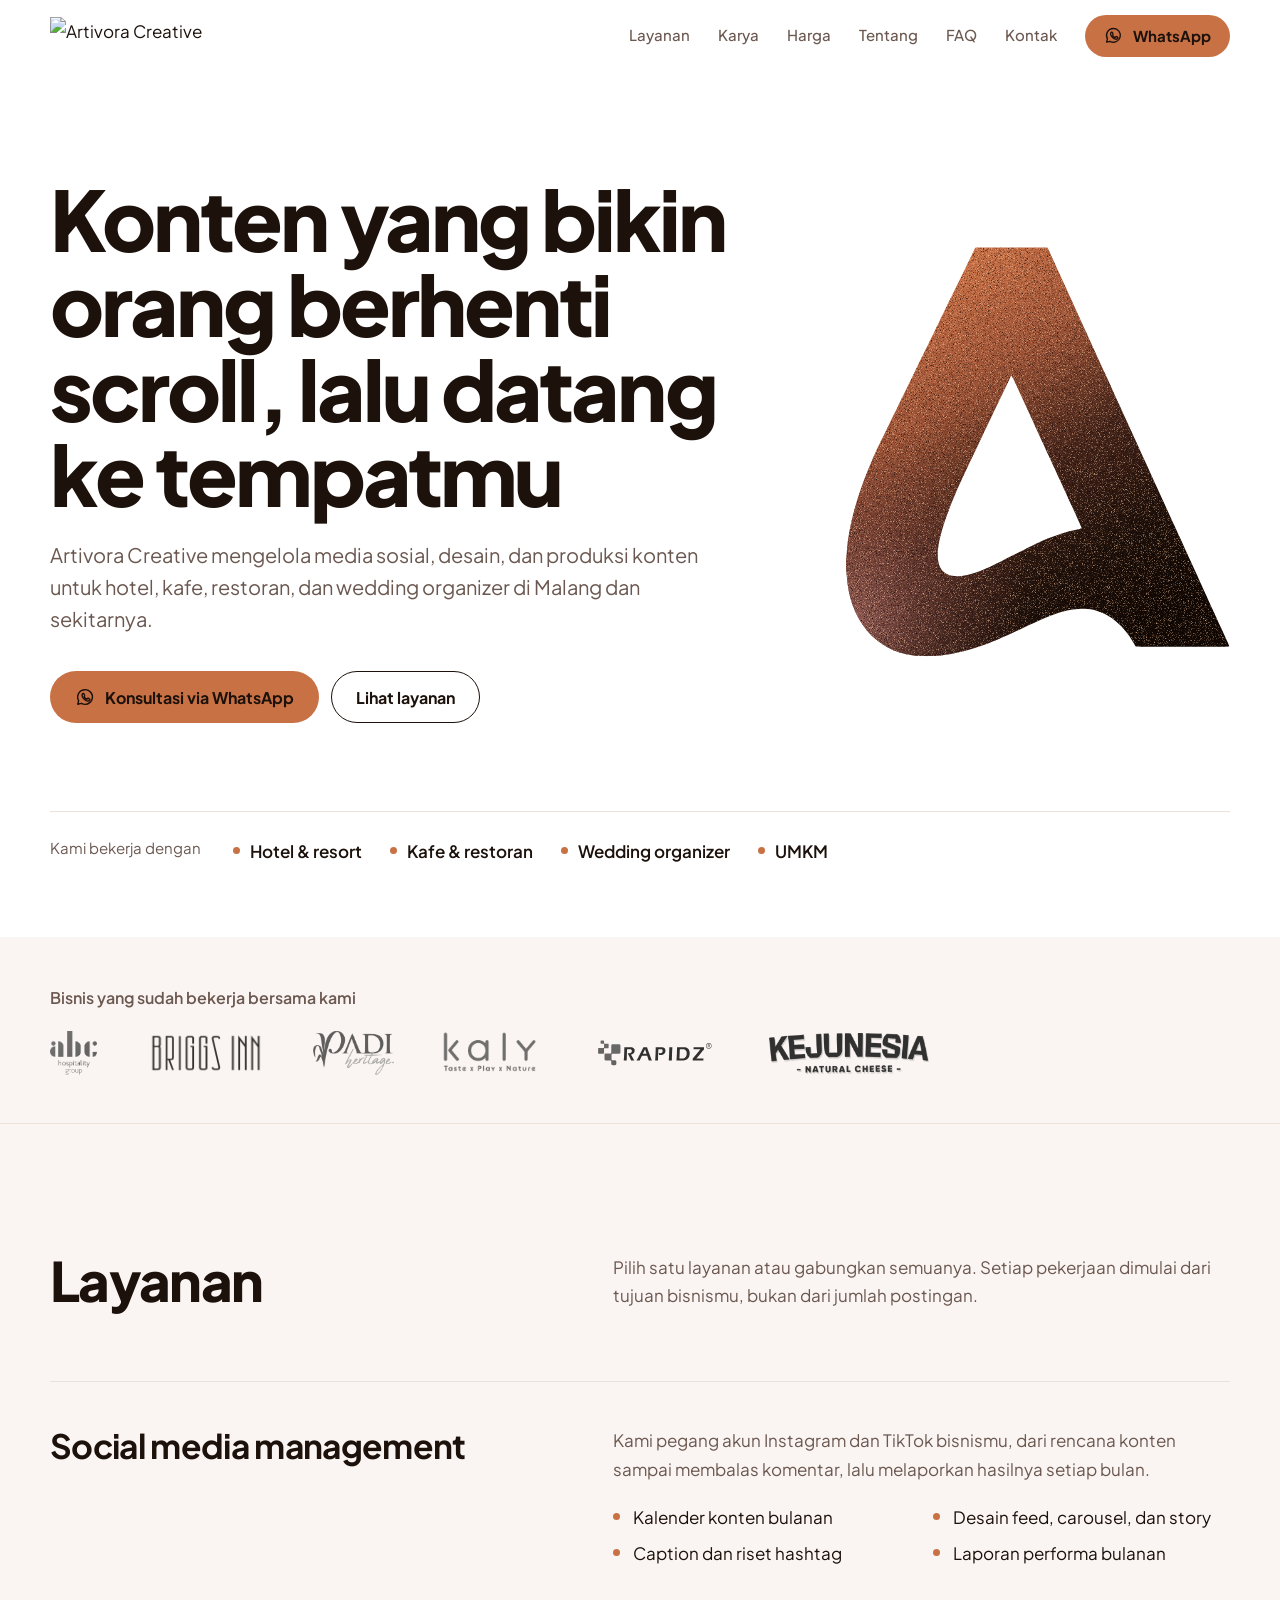
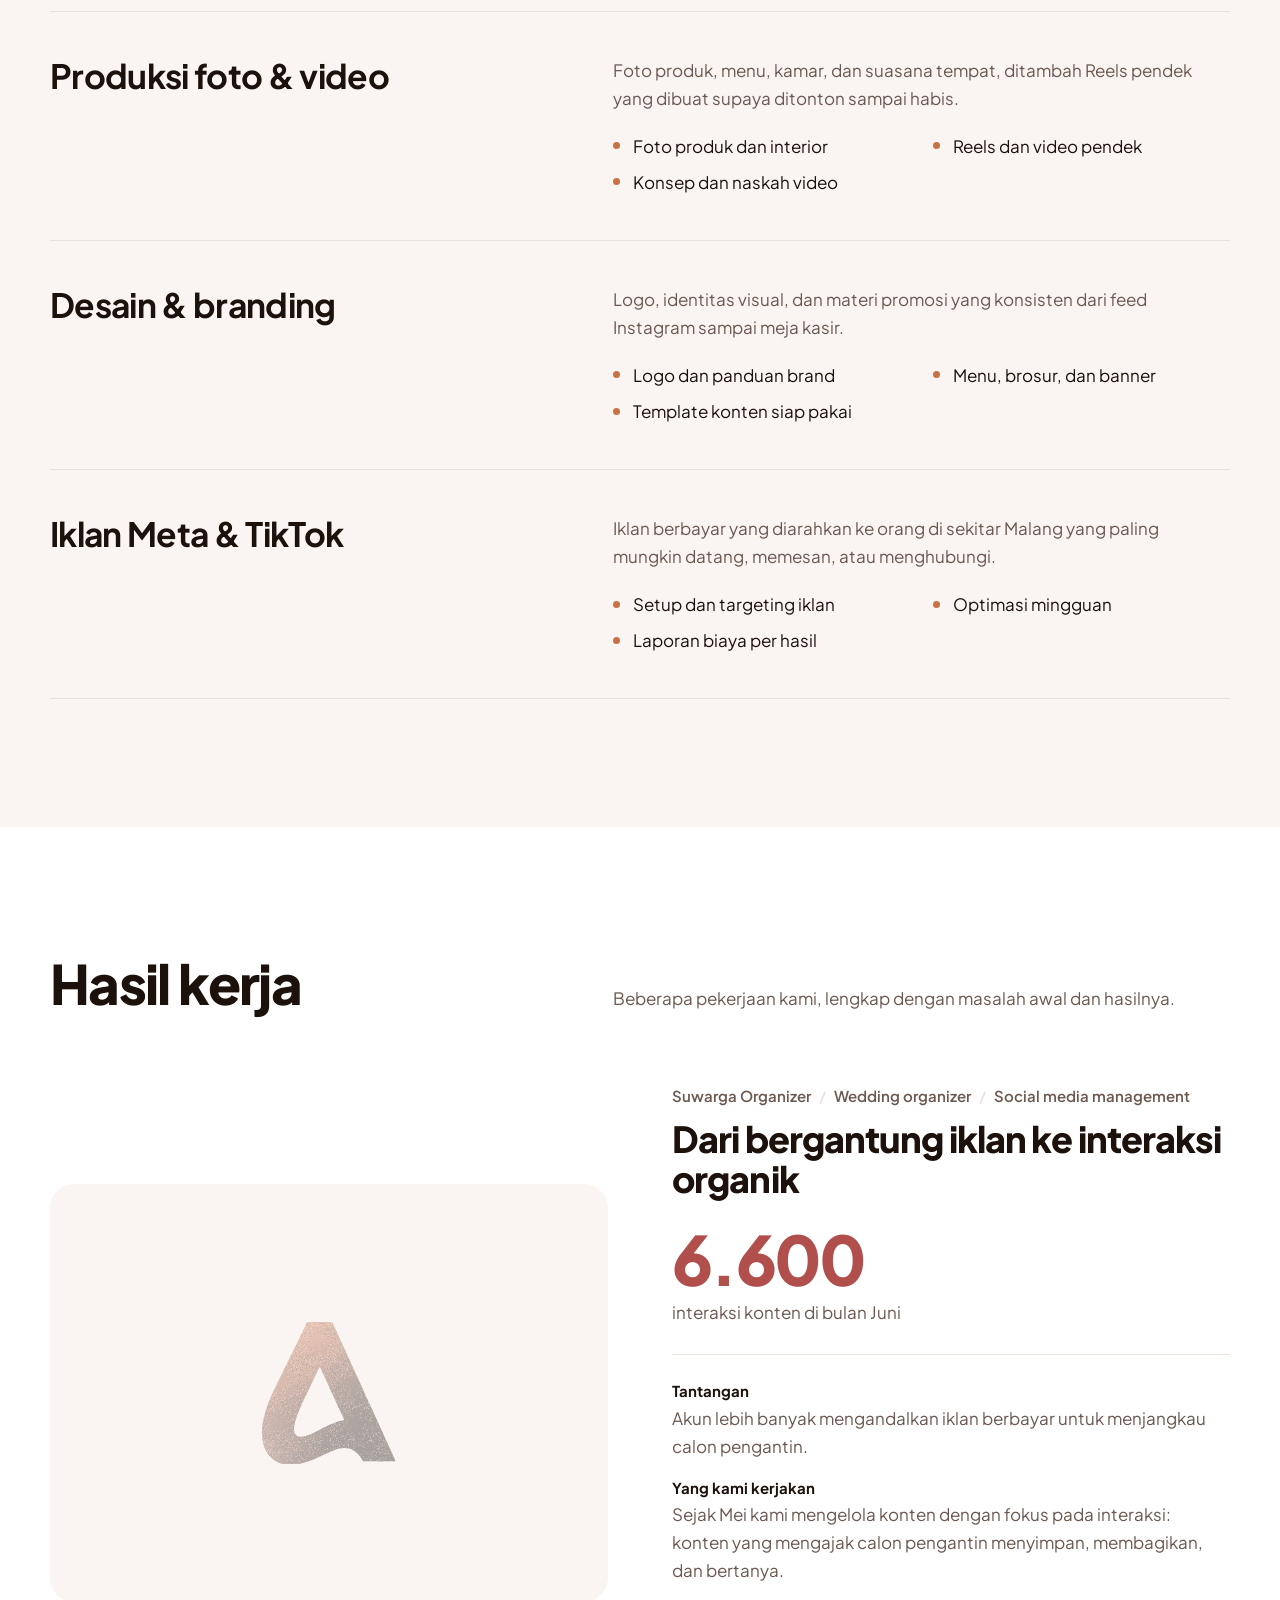
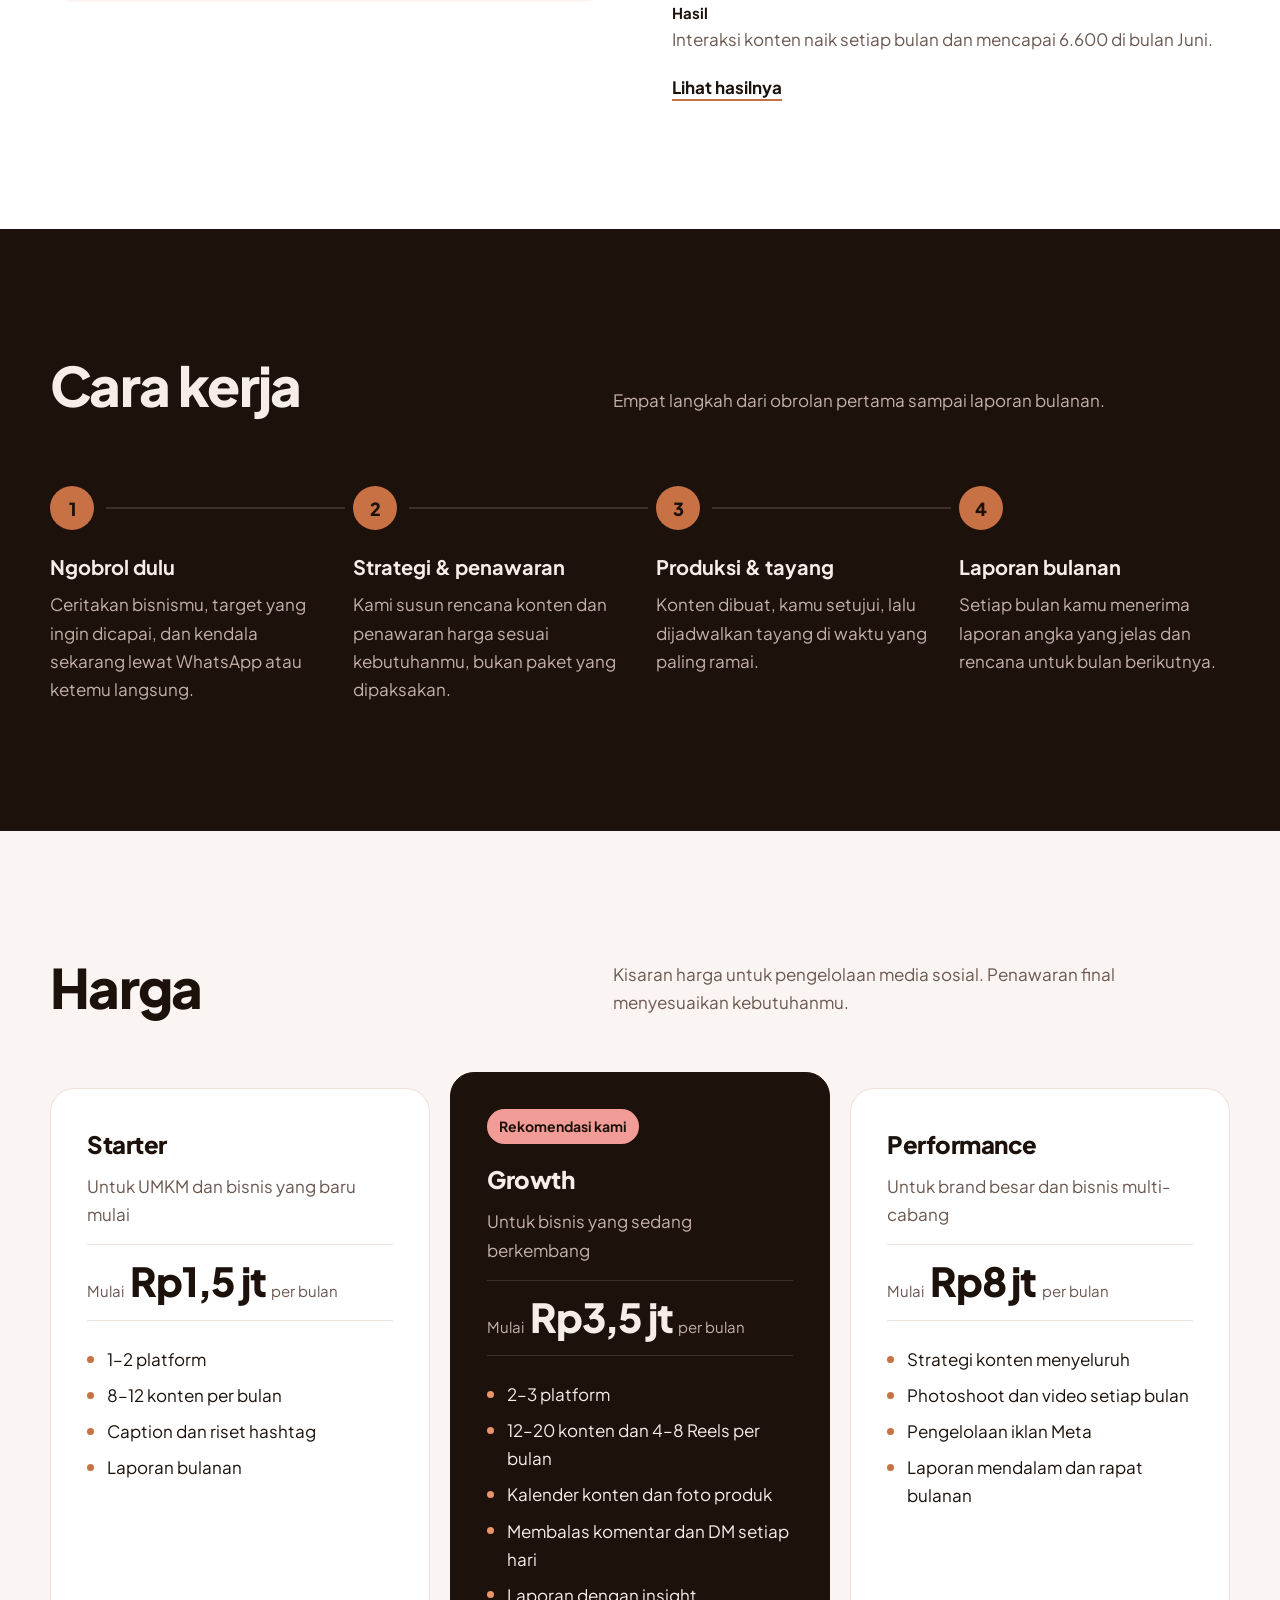
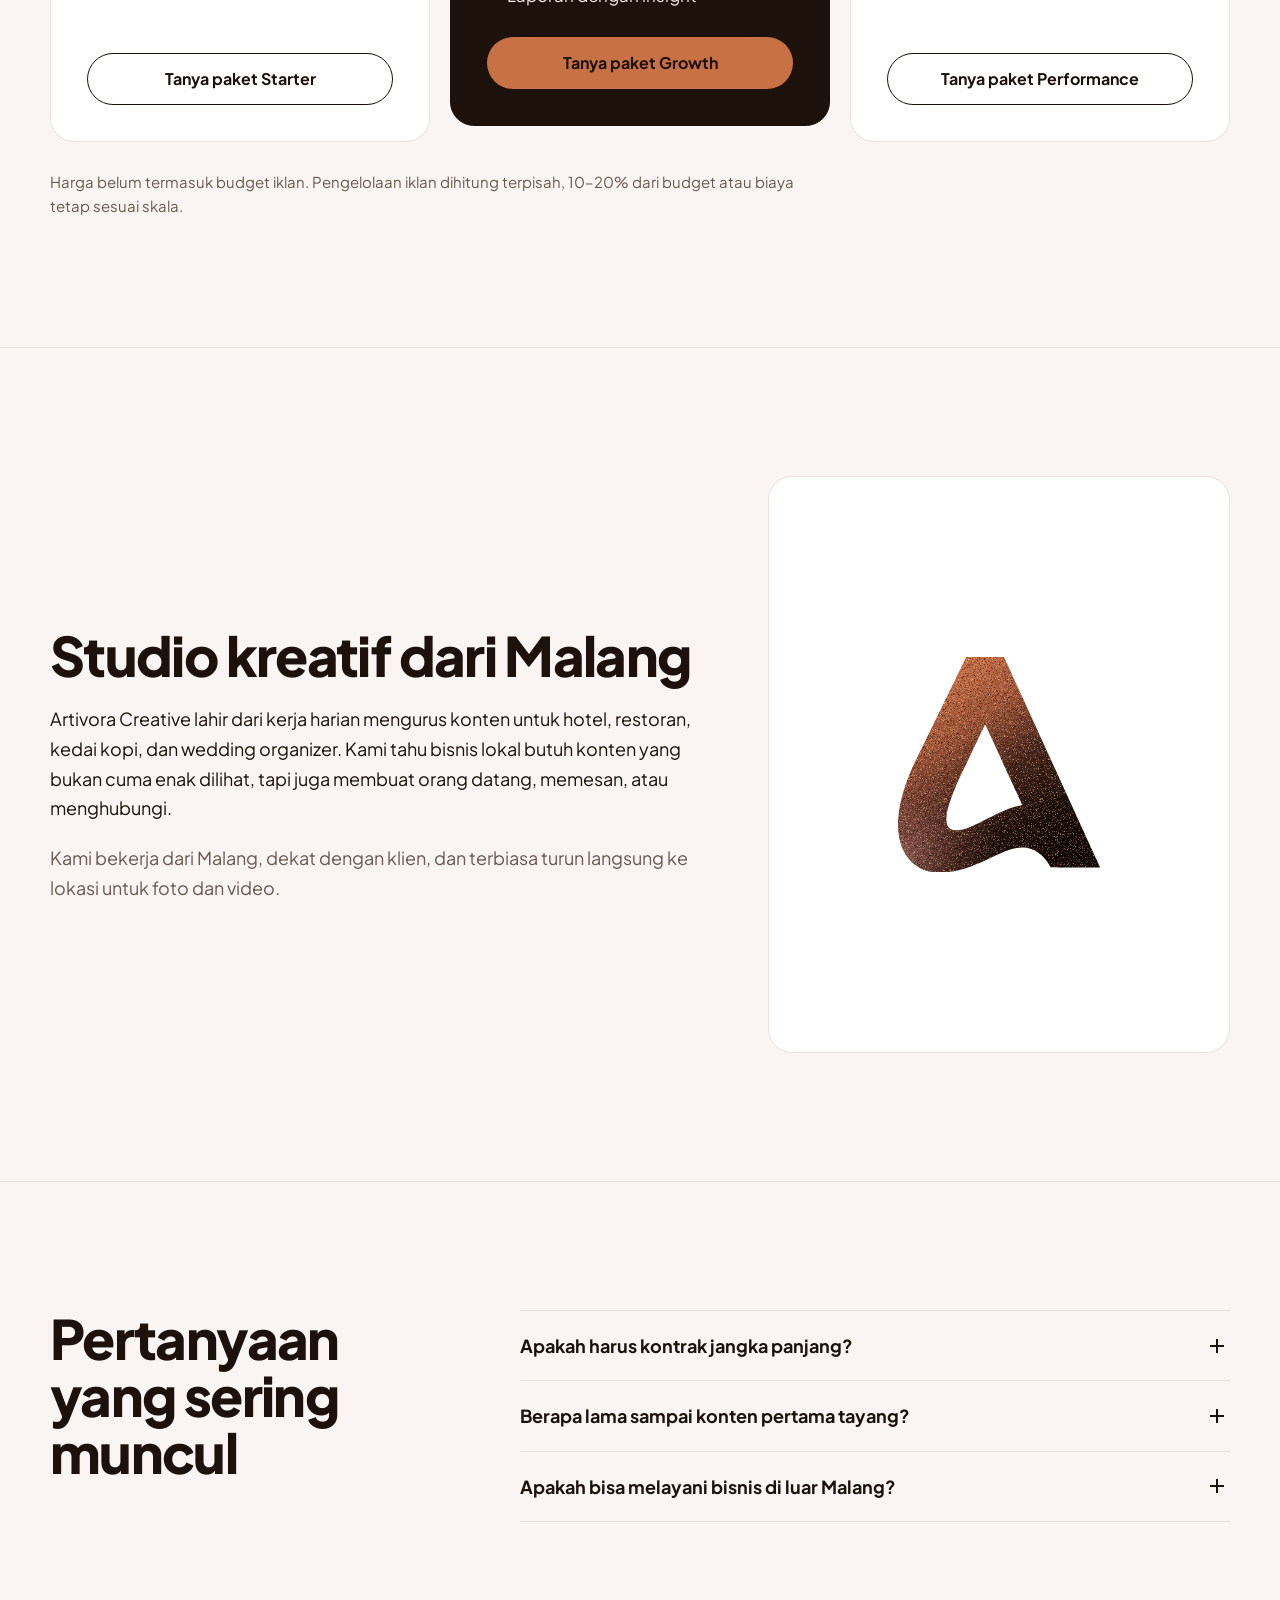
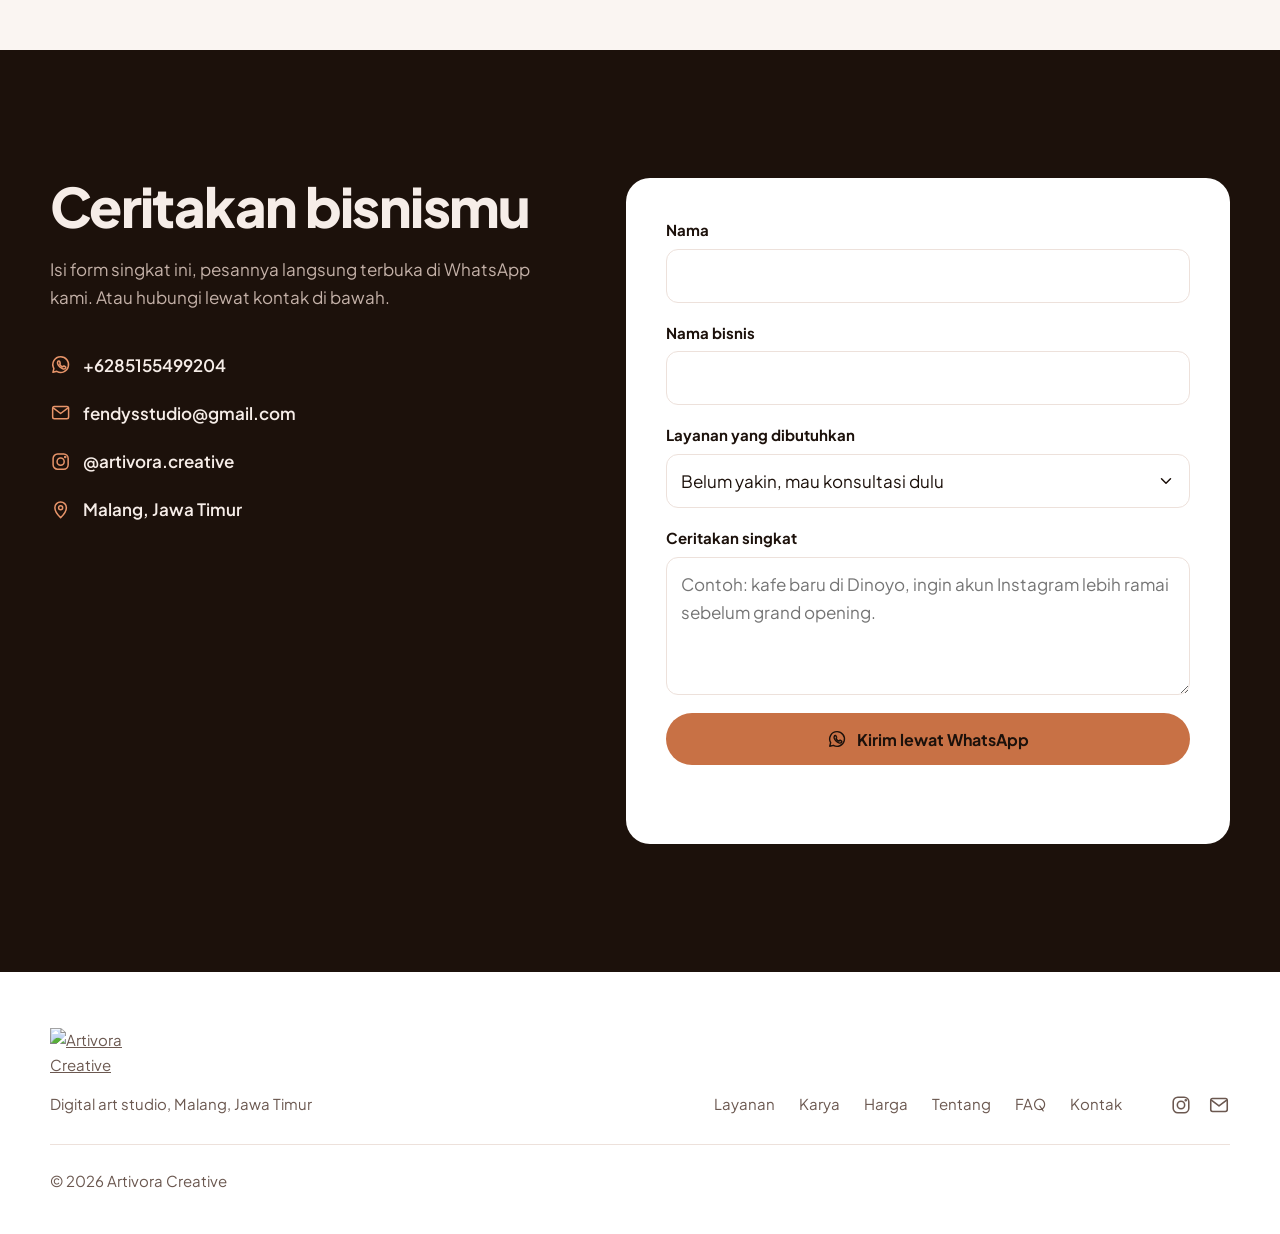
==== commit 3458cc63: "Update isi website lewat admin (+6 gambar)" ====
--- a/index.html
+++ b/index.html
@@ -24,7 +24,7 @@
 <body>
 <a class="skip-link" href="#main">Langsung ke isi</a>
 <svg class="brand-defs" width="0" height="0" aria-hidden="true" focusable="false"><defs><linearGradient id="aa-g" gradientUnits="userSpaceOnUse" x1="140" y1="0" x2="440" y2="440"><stop offset="0" stop-color="#D07447"/><stop offset=".3" stop-color="#9C5236"/><stop offset=".56" stop-color="#45241A"/><stop offset=".8" stop-color="#1E100A"/><stop offset="1" stop-color="#120804"/></linearGradient><radialGradient id="aa-r" gradientUnits="userSpaceOnUse" cx="0" cy="480" r="240"><stop offset="0" stop-color="#B0706A" stop-opacity=".75"/><stop offset=".6" stop-color="#8A4E46" stop-opacity=".3"/><stop offset="1" stop-color="#8A4E46" stop-opacity="0"/></radialGradient><filter id="aa-grain" x="0" y="0" width="100%" height="100%" color-interpolation-filters="sRGB"><feTurbulence type="fractalNoise" baseFrequency="1.1" numOctaves="2" seed="7" stitchTiles="stitch" result="n"/><feColorMatrix in="n" type="matrix" values="0 0 0 0 1 0 0 0 0 .8 0 0 0 0 .64 0 0 0 2.2 -1.22" result="l"/><feColorMatrix in="n" type="matrix" values="0 0 0 0 0 0 0 0 0 0 0 0 0 0 0 0 0 0 -2.2 .98" result="k"/><feComposite in="l" in2="SourceAlpha" operator="in" result="l2"/><feComposite in="k" in2="SourceAlpha" operator="in" result="k2"/><feMerge><feMergeNode in="SourceGraphic"/><feMergeNode in="l2"/><feMergeNode in="k2"/></feMerge></filter><symbol id="artivora-a" viewBox="0 0 490 522"><g filter="url(#aa-grain)"><path d="M89.1 521.6 C88.7 521.4 87.3 521.1 86.1 521 C37.7 515 4.7 475.7 1 419.6 C0.9 417.6 0.6 414.9 0.4 413.7 C-0.1 410.8 -0.1 399.5 0.4 396.6 C0.6 395.4 0.9 392.6 1 390.2 C3 356.4 14.9 313.2 34.2 269.7 C38.6 259.8 40.2 256.6 56.4 223.2 C58 220 60.2 215.6 61.3 213.4 C62.3 211.2 64.6 206.5 66.3 203 C68 199.5 72.8 189.7 77 181.1 C81.2 172.6 85.9 162.9 87.5 159.6 C89.1 156.3 93.8 146.7 98 138.1 C102.2 129.6 106.9 119.9 108.5 116.6 C110.1 113.3 114.8 103.7 119 95.1 C129.5 73.5 131.4 69.7 140.1 51.9 C144.4 43.2 148.9 33.9 150.3 31.1 C151.6 28.4 155.5 20.3 159 13.3 C162.4 6.2 165.2 0.3 165.2 0.2 C165.2 0.1 185.9 -0 211.1 -0 L256.9 -0 L257.5 1.2 C258.1 2.4 264.3 16.1 273 35.1 C275.5 40.6 278.4 47 279.5 49.4 C283 57.1 294.4 81.9 301 96.5 C307.4 110.5 318.6 135.1 322.5 143.6 C323.6 146 326.8 153 329.6 159.2 C332.5 165.5 335.4 171.9 336.1 173.5 C336.9 175.1 339.5 180.9 342 186.4 C344.5 191.9 347.4 198.3 348.5 200.6 C349.6 203 353.4 211.3 356.9 219.1 C360.5 227 366.4 239.8 370 247.7 C373.6 255.6 379.4 268.4 383 276.2 C386.6 284.1 392.4 296.9 396 304.8 C399.6 312.7 403.4 321 404.5 323.4 C406.6 328.1 419.6 356.4 426.5 371.6 C429 377 432.7 385.3 434.9 390.1 C445 412.1 452.3 428.1 454.5 433 C455.8 436 458.7 442.3 460.9 447.1 C465 456.1 476 480.2 480.6 490.2 C490 510.8 489.4 509.3 488.5 509.7 C487.5 510.3 370.4 510.1 369.8 509.6 C369.5 509.3 368.5 507.7 367.6 506 C352.2 477.3 326.2 460.1 300.1 461.4 C280.4 462.3 266.1 467 225.9 486 C200 498.2 191.9 501.8 178.4 506.9 C158.4 514.4 137.5 519.5 120.6 521 C119.1 521.1 117.3 521.4 116.6 521.6 C114.9 522.2 90.3 522.1 89.1 521.6 Z M149.9 419.3 C162.9 417.2 175 412.5 199.6 400.1 C245.8 376.9 247.4 376.1 258.4 371.6 C272.6 365.7 288.2 361.1 297.6 359.9 C299.6 359.6 300.5 359.3 300.6 358.6 C300.8 358 301.5 359.4 286.9 327.9 C283.3 320 279.2 311 275.7 303.3 C273.2 298 266.5 283.4 257.9 264.8 C256.7 262.1 255.2 258.7 254.5 257.2 C253.9 255.8 252 251.8 250.4 248.4 C248.9 244.9 245 236.6 241.9 229.8 C238.8 222.9 235 214.7 233.5 211.5 C232 208.3 229.5 202.8 227.9 199.4 C226.3 195.9 224.1 191 222.9 188.5 C221.8 186 218.9 179.7 216.5 174.5 C214.1 169.3 212 164.9 211.8 164.7 C211 163.9 210.5 164.4 209.2 167.2 C207.3 171.3 188.1 211.6 184 220.1 C179.3 230 173.7 241.8 169 251.6 C149.8 291.8 145.4 301.4 138.8 316.8 C118.5 364.4 112.5 394.2 120.4 409.2 C125 418 135.6 421.6 149.9 419.3 Z" fill="url(#aa-g)"/><path d="M89.1 521.6 C88.7 521.4 87.3 521.1 86.1 521 C37.7 515 4.7 475.7 1 419.6 C0.9 417.6 0.6 414.9 0.4 413.7 C-0.1 410.8 -0.1 399.5 0.4 396.6 C0.6 395.4 0.9 392.6 1 390.2 C3 356.4 14.9 313.2 34.2 269.7 C38.6 259.8 40.2 256.6 56.4 223.2 C58 220 60.2 215.6 61.3 213.4 C62.3 211.2 64.6 206.5 66.3 203 C68 199.5 72.8 189.7 77 181.1 C81.2 172.6 85.9 162.9 87.5 159.6 C89.1 156.3 93.8 146.7 98 138.1 C102.2 129.6 106.9 119.9 108.5 116.6 C110.1 113.3 114.8 103.7 119 95.1 C129.5 73.5 131.4 69.7 140.1 51.9 C144.4 43.2 148.9 33.9 150.3 31.1 C151.6 28.4 155.5 20.3 159 13.3 C162.4 6.2 165.2 0.3 165.2 0.2 C165.2 0.1 185.9 -0 211.1 -0 L256.9 -0 L257.5 1.2 C258.1 2.4 264.3 16.1 273 35.1 C275.5 40.6 278.4 47 279.5 49.4 C283 57.1 294.4 81.9 301 96.5 C307.4 110.5 318.6 135.1 322.5 143.6 C323.6 146 326.8 153 329.6 159.2 C332.5 165.5 335.4 171.9 336.1 173.5 C336.9 175.1 339.5 180.9 342 186.4 C344.5 191.9 347.4 198.3 348.5 200.6 C349.6 203 353.4 211.3 356.9 219.1 C360.5 227 366.4 239.8 370 247.7 C373.6 255.6 379.4 268.4 383 276.2 C386.6 284.1 392.4 296.9 396 304.8 C399.6 312.7 403.4 321 404.5 323.4 C406.6 328.1 419.6 356.4 426.5 371.6 C429 377 432.7 385.3 434.9 390.1 C445 412.1 452.3 428.1 454.5 433 C455.8 436 458.7 442.3 460.9 447.1 C465 456.1 476 480.2 480.6 490.2 C490 510.8 489.4 509.3 488.5 509.7 C487.5 510.3 370.4 510.1 369.8 509.6 C369.5 509.3 368.5 507.7 367.6 506 C352.2 477.3 326.2 460.1 300.1 461.4 C280.4 462.3 266.1 467 225.9 486 C200 498.2 191.9 501.8 178.4 506.9 C158.4 514.4 137.5 519.5 120.6 521 C119.1 521.1 117.3 521.4 116.6 521.6 C114.9 522.2 90.3 522.1 89.1 521.6 Z M149.9 419.3 C162.9 417.2 175 412.5 199.6 400.1 C245.8 376.9 247.4 376.1 258.4 371.6 C272.6 365.7 288.2 361.1 297.6 359.9 C299.6 359.6 300.5 359.3 300.6 358.6 C300.8 358 301.5 359.4 286.9 327.9 C283.3 320 279.2 311 275.7 303.3 C273.2 298 266.5 283.4 257.9 264.8 C256.7 262.1 255.2 258.7 254.5 257.2 C253.9 255.8 252 251.8 250.4 248.4 C248.9 244.9 245 236.6 241.9 229.8 C238.8 222.9 235 214.7 233.5 211.5 C232 208.3 229.5 202.8 227.9 199.4 C226.3 195.9 224.1 191 222.9 188.5 C221.8 186 218.9 179.7 216.5 174.5 C214.1 169.3 212 164.9 211.8 164.7 C211 163.9 210.5 164.4 209.2 167.2 C207.3 171.3 188.1 211.6 184 220.1 C179.3 230 173.7 241.8 169 251.6 C149.8 291.8 145.4 301.4 138.8 316.8 C118.5 364.4 112.5 394.2 120.4 409.2 C125 418 135.6 421.6 149.9 419.3 Z" fill="url(#aa-r)"/></g></symbol></defs></svg>
-<header class="site-header" data-header><div class="wrap header-inner"><a class="logo" href="#top" aria-label="Artivora Creative"><img class="logo-img" src="assets/uploads/logo-a-vertikal-mvs40imx.webp" alt="Artivora Creative"></a><nav class="nav" aria-label="Navigasi utama"><button class="nav-toggle" type="button" aria-expanded="false" aria-controls="nav-menu" data-nav-toggle><span class="nav-toggle-bars" aria-hidden="true"></span><span class="sr-only">Buka menu</span></button><div class="nav-menu" id="nav-menu" data-nav-menu><ul class="nav-links"><li><a href="#layanan">Layanan</a></li><li><a href="#karya">Karya</a></li><li><a href="#harga">Harga</a></li><li><a href="#tentang">Tentang</a></li><li><a href="#faq">FAQ</a></li><li><a href="#kontak">Kontak</a></li></ul><a class="btn btn-primary btn-small" href="https://wa.me/6285155499204?text=Halo%20Artivora%2C%20saya%20mau%20konsultasi%20soal%20media%20sosial%20bisnis%20saya." target="_blank" rel="noopener"><svg class="icon" viewBox="0 0 24 24" fill="none" stroke="currentColor" stroke-width="1.7" stroke-linecap="round" stroke-linejoin="round" aria-hidden="true" focusable="false"><path d="M12 3.2a8.8 8.8 0 0 0-7.6 13.2L3.3 20.7l4.4-1.1A8.8 8.8 0 1 0 12 3.2Z"/><path d="M8.9 8.3c.2-.5.5-.5.8-.5h.5c.2 0 .4 0 .6.5l.7 1.7c.1.2.1.4 0 .6l-.4.6c-.1.2-.2.3 0 .6.4.7 1 1.4 1.7 1.9.6.4 1 .6 1.3.7.2.1.4 0 .5-.1l.6-.7c.2-.2.3-.2.6-.1l1.6.8c.3.1.4.2.4.4 0 .3 0 1.1-.6 1.6-.5.5-1.4.8-2.2.6-1.2-.3-2.6-1-3.9-2.2-1.4-1.3-2.2-2.7-2.5-3.7-.3-1-.1-1.9.3-2.5Z"/></svg><span>WhatsApp</span></a></div></nav></div></header><main id="main"><section class="hero" id="top" aria-labelledby="hero-title"><div class="hero-art" aria-hidden="true"><svg class="hero-mark" viewBox="0 0 490 522" aria-hidden="true" focusable="false"><use href="#artivora-a"/></svg></div><div class="wrap hero-inner"><h1 id="hero-title" class="hero-title">Konten yang bikin orang berhenti scroll, lalu datang ke tempatmu</h1><p class="hero-sub">Artivora Creative mengelola media sosial, desain, dan produksi konten untuk hotel, kafe, restoran, dan wedding organizer di Malang dan sekitarnya.</p><div class="hero-actions"><a class="btn btn-primary" href="https://wa.me/6285155499204?text=Halo%20Artivora%2C%20saya%20mau%20konsultasi%20soal%20media%20sosial%20bisnis%20saya." target="_blank" rel="noopener"><svg class="icon" viewBox="0 0 24 24" fill="none" stroke="currentColor" stroke-width="1.7" stroke-linecap="round" stroke-linejoin="round" aria-hidden="true" focusable="false"><path d="M12 3.2a8.8 8.8 0 0 0-7.6 13.2L3.3 20.7l4.4-1.1A8.8 8.8 0 1 0 12 3.2Z"/><path d="M8.9 8.3c.2-.5.5-.5.8-.5h.5c.2 0 .4 0 .6.5l.7 1.7c.1.2.1.4 0 .6l-.4.6c-.1.2-.2.3 0 .6.4.7 1 1.4 1.7 1.9.6.4 1 .6 1.3.7.2.1.4 0 .5-.1l.6-.7c.2-.2.3-.2.6-.1l1.6.8c.3.1.4.2.4.4 0 .3 0 1.1-.6 1.6-.5.5-1.4.8-2.2.6-1.2-.3-2.6-1-3.9-2.2-1.4-1.3-2.2-2.7-2.5-3.7-.3-1-.1-1.9.3-2.5Z"/></svg><span>Konsultasi via WhatsApp</span></a><a class="btn btn-outline" href="#layanan">Lihat layanan</a></div><div class="hero-industries"><p class="hero-industries-label">Kami bekerja dengan</p><ul><li>Hotel &amp; resort</li><li>Kafe &amp; restoran</li><li>Wedding organizer</li><li>UMKM</li></ul></div></div></section><section class="section clients" id="klien" aria-labelledby="klien-title"><div class="wrap"><h2 class="clients-title" id="klien-title">Bisnis yang sudah bekerja bersama kami</h2><ul class="clients-list"><li><img src="assets/uploads/abc-icon-blue-mvs41k2h.webp" alt="ABC Hospitality Group" loading="lazy"></li><li><img src="assets/uploads/2021-logo-briggsartboard-1-copy-mvs43mcn.webp" alt="Briggs Inn" loading="lazy"></li><li><img src="assets/uploads/logo-padi-2021-1-mvs43yqz.webp" alt="Padi Heritage Resort" loading="lazy"></li><li><img src="assets/uploads/logo-logo-text-with-slogan-green-mvs44mlh.webp" alt="Kaly Eatery" loading="lazy"></li><li><img src="assets/uploads/logo-01-mvs466rb.svg" alt="Rapidz" loading="lazy"></li><li><img src="assets/uploads/logo-kejunesia-mvs46lps.webp" alt="Kejunesia" loading="lazy"></li></ul></div></section><section class="section services" id="layanan" aria-labelledby="layanan-title"><div class="wrap"><header class="section-head"><h2 id="layanan-title">Layanan</h2><p class="section-intro">Pilih satu layanan atau gabungkan semuanya. Setiap pekerjaan dimulai dari tujuan bisnismu, bukan dari jumlah postingan.</p></header><ul class="service-list"><li class="service"><h3 class="service-title">Social media management</h3><div class="service-body"><p>Kami pegang akun Instagram dan TikTok bisnismu, dari rencana konten sampai membalas komentar, lalu melaporkan hasilnya setiap bulan.</p><ul class="dot-list"><li>Kalender konten bulanan</li><li>Desain feed, carousel, dan story</li><li>Caption dan riset hashtag</li><li>Laporan performa bulanan</li></ul></div></li><li class="service"><h3 class="service-title">Produksi foto &amp; video</h3><div class="service-body"><p>Foto produk, menu, kamar, dan suasana tempat, ditambah Reels pendek yang dibuat supaya ditonton sampai habis.</p><ul class="dot-list"><li>Foto produk dan interior</li><li>Reels dan video pendek</li><li>Konsep dan naskah video</li></ul></div></li><li class="service"><h3 class="service-title">Desain &amp; branding</h3><div class="service-body"><p>Logo, identitas visual, dan materi promosi yang konsisten dari feed Instagram sampai meja kasir.</p><ul class="dot-list"><li>Logo dan panduan brand</li><li>Menu, brosur, dan banner</li><li>Template konten siap pakai</li></ul></div></li><li class="service"><h3 class="service-title">Iklan Meta &amp; TikTok</h3><div class="service-body"><p>Iklan berbayar yang diarahkan ke orang di sekitar Malang yang paling mungkin datang, memesan, atau menghubungi.</p><ul class="dot-list"><li>Setup dan targeting iklan</li><li>Optimasi mingguan</li><li>Laporan biaya per hasil</li></ul></div></li></ul></div></section><section class="section work-section" id="karya" aria-labelledby="karya-title"><div class="wrap"><header class="section-head"><h2 id="karya-title">Hasil kerja</h2><p class="section-intro">Beberapa pekerjaan kami, lengkap dengan masalah awal dan hasilnya.</p></header><div class="work-list"><article class="work"><div class="work-media"><svg class="work-media-mark" viewBox="0 0 490 522" aria-hidden="true" focusable="false"><use href="#artivora-a"/></svg></div><div class="work-text"><p class="work-meta">Suwarga Organizer<span aria-hidden="true">/</span>Wedding organizer<span aria-hidden="true">/</span>Social media management</p><h3 class="work-title">Dari bergantung iklan ke interaksi organik</h3><p class="work-metric"><strong>6.600</strong><span>interaksi konten di bulan Juni</span></p><dl class="work-story"><div><dt>Tantangan</dt><dd>Akun lebih banyak mengandalkan iklan berbayar untuk menjangkau calon pengantin.</dd></div><div><dt>Yang kami kerjakan</dt><dd>Sejak Mei kami mengelola konten dengan fokus pada interaksi: konten yang mengajak calon pengantin menyimpan, membagikan, dan bertanya.</dd></div><div><dt>Hasil</dt><dd>Interaksi konten naik setiap bulan dan mencapai 6.600 di bulan Juni.</dd></div></dl><a class="text-link" href="https://www.instagram.com/suwarga.organizer/" target="_blank" rel="noopener">Lihat hasilnya</a></div></article></div></div></section><section class="section process" id="cara-kerja" aria-labelledby="cara-kerja-title"><div class="wrap"><header class="section-head"><h2 id="cara-kerja-title">Cara kerja</h2><p class="section-intro">Empat langkah dari obrolan pertama sampai laporan bulanan.</p></header><ol class="steps"><li class="step"><span class="step-num" aria-hidden="true">1</span><h3>Ngobrol dulu</h3><p>Ceritakan bisnismu, target yang ingin dicapai, dan kendala sekarang lewat WhatsApp atau ketemu langsung.</p></li><li class="step"><span class="step-num" aria-hidden="true">2</span><h3>Strategi &amp; penawaran</h3><p>Kami susun rencana konten dan penawaran harga sesuai kebutuhanmu, bukan paket yang dipaksakan.</p></li><li class="step"><span class="step-num" aria-hidden="true">3</span><h3>Produksi &amp; tayang</h3><p>Konten dibuat, kamu setujui, lalu dijadwalkan tayang di waktu yang paling ramai.</p></li><li class="step"><span class="step-num" aria-hidden="true">4</span><h3>Laporan bulanan</h3><p>Setiap bulan kamu menerima laporan angka yang jelas dan rencana untuk bulan berikutnya.</p></li></ol></div></section><section class="section pricing" id="harga" aria-labelledby="harga-title"><div class="wrap"><header class="section-head"><h2 id="harga-title">Harga</h2><p class="section-intro">Kisaran harga untuk pengelolaan media sosial. Penawaran final menyesuaikan kebutuhanmu.</p></header><div class="tiers"><article class="tier"><h3 class="tier-name">Starter</h3><p class="tier-audience">Untuk UMKM dan bisnis yang baru mulai</p><p class="tier-price"><span class="tier-from">Mulai</span> <strong>Rp1,5 jt</strong> <span class="tier-period">per bulan</span></p><ul class="dot-list"><li>1–2 platform</li><li>8–12 konten per bulan</li><li>Caption dan riset hashtag</li><li>Laporan bulanan</li></ul><a class="btn btn-outline" href="https://wa.me/6285155499204?text=Halo%20Artivora%2C%20saya%20tertarik%20dengan%20paket%20Starter." target="_blank" rel="noopener">Tanya paket Starter</a></article><article class="tier tier-featured"><p class="tier-badge">Rekomendasi kami</p><h3 class="tier-name">Growth</h3><p class="tier-audience">Untuk bisnis yang sedang berkembang</p><p class="tier-price"><span class="tier-from">Mulai</span> <strong>Rp3,5 jt</strong> <span class="tier-period">per bulan</span></p><ul class="dot-list"><li>2–3 platform</li><li>12–20 konten dan 4–8 Reels per bulan</li><li>Kalender konten dan foto produk</li><li>Membalas komentar dan DM setiap hari</li><li>Laporan dengan insight</li></ul><a class="btn btn-primary" href="https://wa.me/6285155499204?text=Halo%20Artivora%2C%20saya%20tertarik%20dengan%20paket%20Growth." target="_blank" rel="noopener">Tanya paket Growth</a></article><article class="tier"><h3 class="tier-name">Performance</h3><p class="tier-audience">Untuk brand besar dan bisnis multi-cabang</p><p class="tier-price"><span class="tier-from">Mulai</span> <strong>Rp8 jt</strong> <span class="tier-period">per bulan</span></p><ul class="dot-list"><li>Strategi konten menyeluruh</li><li>Photoshoot dan video setiap bulan</li><li>Pengelolaan iklan Meta</li><li>Laporan mendalam dan rapat bulanan</li></ul><a class="btn btn-outline" href="https://wa.me/6285155499204?text=Halo%20Artivora%2C%20saya%20tertarik%20dengan%20paket%20Performance." target="_blank" rel="noopener">Tanya paket Performance</a></article></div><p class="pricing-note">Harga belum termasuk budget iklan. Pengelolaan iklan dihitung terpisah, 10–20% dari budget atau biaya tetap sesuai skala.</p></div></section><section class="section about" id="tentang" aria-labelledby="tentang-title"><div class="wrap"><div class="about-grid"><div class="about-text"><h2 id="tentang-title">Studio kreatif dari Malang</h2><p>Artivora Creative lahir dari kerja harian mengurus konten untuk hotel, restoran, kedai kopi, dan wedding organizer. Kami tahu bisnis lokal butuh konten yang bukan cuma enak dilihat, tapi juga membuat orang datang, memesan, atau menghubungi.</p><p>Kami bekerja dari Malang, dekat dengan klien, dan terbiasa turun langsung ke lokasi untuk foto dan video.</p></div><div class="about-media"><svg class="about-mark" viewBox="0 0 490 522" aria-hidden="true" focusable="false"><use href="#artivora-a"/></svg></div></div></div></section><section class="section faq" id="faq" aria-labelledby="faq-title"><div class="wrap faq-grid"><h2 id="faq-title">Pertanyaan yang sering muncul</h2><div class="faq-list"><details class="faq-item"><summary>Apakah harus kontrak jangka panjang?</summary><div class="faq-answer"><p>Tulis kebijakan kontrak Artivora di sini, misalnya minimal 3 bulan atau bisa per bulan.</p></div></details><details class="faq-item"><summary>Berapa lama sampai konten pertama tayang?</summary><div class="faq-answer"><p>Tulis estimasi waktu dari brief disepakati sampai konten pertama tayang.</p></div></details><details class="faq-item"><summary>Apakah bisa melayani bisnis di luar Malang?</summary><div class="faq-answer"><p>Tulis area layanan Artivora, termasuk apakah melayani klien jarak jauh.</p></div></details></div></div></section><section class="section contact" id="kontak" aria-labelledby="kontak-title"><div class="wrap contact-grid"><div class="contact-info"><h2 id="kontak-title">Ceritakan bisnismu</h2><p class="section-intro">Isi form singkat ini, pesannya langsung terbuka di WhatsApp kami. Atau hubungi lewat kontak di bawah.</p><ul class="contact-direct"><li><a href="https://wa.me/6285155499204?text=Halo%20Artivora%2C%20saya%20mau%20konsultasi%20soal%20media%20sosial%20bisnis%20saya." target="_blank" rel="noopener"><svg class="icon" viewBox="0 0 24 24" fill="none" stroke="currentColor" stroke-width="1.7" stroke-linecap="round" stroke-linejoin="round" aria-hidden="true" focusable="false"><path d="M12 3.2a8.8 8.8 0 0 0-7.6 13.2L3.3 20.7l4.4-1.1A8.8 8.8 0 1 0 12 3.2Z"/><path d="M8.9 8.3c.2-.5.5-.5.8-.5h.5c.2 0 .4 0 .6.5l.7 1.7c.1.2.1.4 0 .6l-.4.6c-.1.2-.2.3 0 .6.4.7 1 1.4 1.7 1.9.6.4 1 .6 1.3.7.2.1.4 0 .5-.1l.6-.7c.2-.2.3-.2.6-.1l1.6.8c.3.1.4.2.4.4 0 .3 0 1.1-.6 1.6-.5.5-1.4.8-2.2.6-1.2-.3-2.6-1-3.9-2.2-1.4-1.3-2.2-2.7-2.5-3.7-.3-1-.1-1.9.3-2.5Z"/></svg><span>+6285155499204</span></a></li><li><a href="mailto:fendysstudio@gmail.com"><svg class="icon" viewBox="0 0 24 24" fill="none" stroke="currentColor" stroke-width="1.7" stroke-linecap="round" stroke-linejoin="round" aria-hidden="true" focusable="false"><rect x="3" y="5" width="18" height="14" rx="2"/><path d="m4 7 8 6 8-6"/></svg><span>fendysstudio@gmail.com</span></a></li><li><a href="https://instagram.com/artivora.creative" target="_blank" rel="noopener"><svg class="icon" viewBox="0 0 24 24" fill="none" stroke="currentColor" stroke-width="1.7" stroke-linecap="round" stroke-linejoin="round" aria-hidden="true" focusable="false"><rect x="3.5" y="3.5" width="17" height="17" rx="5"/><circle cx="12" cy="12" r="4"/><circle cx="17.2" cy="6.8" r=".6" fill="currentColor"/></svg><span>@artivora.creative</span></a></li><li><span class="contact-plain"><svg class="icon" viewBox="0 0 24 24" fill="none" stroke="currentColor" stroke-width="1.7" stroke-linecap="round" stroke-linejoin="round" aria-hidden="true" focusable="false"><path d="M12 21s-6.5-6.1-6.5-11.2a6.5 6.5 0 0 1 13 0C18.5 14.9 12 21 12 21Z"/><circle cx="12" cy="9.8" r="2.3"/></svg><span>Malang, Jawa Timur</span></span></li></ul></div><form class="contact-form" data-wa-form data-wa="6285155499204" data-email="fendysstudio@gmail.com" novalidate><div class="field"><label for="f-name">Nama</label><input id="f-name" name="name" autocomplete="name" required></div><div class="field"><label for="f-business">Nama bisnis</label><input id="f-business" name="business" autocomplete="organization"></div><div class="field"><label for="f-service">Layanan yang dibutuhkan</label><select id="f-service" name="service"><option value="">Belum yakin, mau konsultasi dulu</option><option>Social media management</option><option>Produksi foto &amp; video</option><option>Desain &amp; branding</option><option>Iklan Meta &amp; TikTok</option></select></div><div class="field"><label for="f-message">Ceritakan singkat</label><textarea id="f-message" name="message" rows="4" placeholder="Contoh: kafe baru di Dinoyo, ingin akun Instagram lebih ramai sebelum grand opening."></textarea></div><button class="btn btn-primary btn-block" type="submit"><svg class="icon" viewBox="0 0 24 24" fill="none" stroke="currentColor" stroke-width="1.7" stroke-linecap="round" stroke-linejoin="round" aria-hidden="true" focusable="false"><path d="M12 3.2a8.8 8.8 0 0 0-7.6 13.2L3.3 20.7l4.4-1.1A8.8 8.8 0 1 0 12 3.2Z"/><path d="M8.9 8.3c.2-.5.5-.5.8-.5h.5c.2 0 .4 0 .6.5l.7 1.7c.1.2.1.4 0 .6l-.4.6c-.1.2-.2.3 0 .6.4.7 1 1.4 1.7 1.9.6.4 1 .6 1.3.7.2.1.4 0 .5-.1l.6-.7c.2-.2.3-.2.6-.1l1.6.8c.3.1.4.2.4.4 0 .3 0 1.1-.6 1.6-.5.5-1.4.8-2.2.6-1.2-.3-2.6-1-3.9-2.2-1.4-1.3-2.2-2.7-2.5-3.7-.3-1-.1-1.9.3-2.5Z"/></svg><span>Kirim lewat WhatsApp</span></button><p class="form-status" role="status" data-form-status></p></form></div></section></main><footer class="site-footer"><div class="wrap footer-inner"><div class="footer-brand"><a class="footer-logo" href="#top"><img src="assets/uploads/logo-a-vertikal-mvs40imx.webp" alt="Artivora Creative" loading="lazy"></a><p>Digital art studio, Malang, Jawa Timur</p></div><ul class="footer-links"><li><a href="#layanan">Layanan</a></li><li><a href="#karya">Karya</a></li><li><a href="#harga">Harga</a></li><li><a href="#tentang">Tentang</a></li><li><a href="#faq">FAQ</a></li><li><a href="#kontak">Kontak</a></li></ul><ul class="footer-social"><li><a href="https://instagram.com/artivora.creative" target="_blank" rel="noopener" aria-label="Instagram"><svg class="icon" viewBox="0 0 24 24" fill="none" stroke="currentColor" stroke-width="1.7" stroke-linecap="round" stroke-linejoin="round" aria-hidden="true" focusable="false"><rect x="3.5" y="3.5" width="17" height="17" rx="5"/><circle cx="12" cy="12" r="4"/><circle cx="17.2" cy="6.8" r=".6" fill="currentColor"/></svg></a></li><li><a href="mailto:fendysstudio@gmail.com" aria-label="Email"><svg class="icon" viewBox="0 0 24 24" fill="none" stroke="currentColor" stroke-width="1.7" stroke-linecap="round" stroke-linejoin="round" aria-hidden="true" focusable="false"><rect x="3" y="5" width="18" height="14" rx="2"/><path d="m4 7 8 6 8-6"/></svg></a></li></ul><p class="footer-copy">© 2026 Artivora Creative</p></div></footer><a class="wa-float" href="https://wa.me/6285155499204?text=Halo%20Artivora%2C%20saya%20mau%20konsultasi%20soal%20media%20sosial%20bisnis%20saya." target="_blank" rel="noopener" aria-label="Chat WhatsApp"><svg class="icon" viewBox="0 0 24 24" fill="none" stroke="currentColor" stroke-width="1.7" stroke-linecap="round" stroke-linejoin="round" aria-hidden="true" focusable="false"><path d="M12 3.2a8.8 8.8 0 0 0-7.6 13.2L3.3 20.7l4.4-1.1A8.8 8.8 0 1 0 12 3.2Z"/><path d="M8.9 8.3c.2-.5.5-.5.8-.5h.5c.2 0 .4 0 .6.5l.7 1.7c.1.2.1.4 0 .6l-.4.6c-.1.2-.2.3 0 .6.4.7 1 1.4 1.7 1.9.6.4 1 .6 1.3.7.2.1.4 0 .5-.1l.6-.7c.2-.2.3-.2.6-.1l1.6.8c.3.1.4.2.4.4 0 .3 0 1.1-.6 1.6-.5.5-1.4.8-2.2.6-1.2-.3-2.6-1-3.9-2.2-1.4-1.3-2.2-2.7-2.5-3.7-.3-1-.1-1.9.3-2.5Z"/></svg></a>
+<header class="site-header" data-header><div class="wrap header-inner"><a class="logo" href="#top" aria-label="Artivora Creative"><img class="logo-img" src="assets/uploads/logo-a-vertikal-mvs40imx.webp" alt="Artivora Creative"></a><nav class="nav" aria-label="Navigasi utama"><button class="nav-toggle" type="button" aria-expanded="false" aria-controls="nav-menu" data-nav-toggle><span class="nav-toggle-bars" aria-hidden="true"></span><span class="sr-only">Buka menu</span></button><div class="nav-menu" id="nav-menu" data-nav-menu><ul class="nav-links"><li><a href="#layanan">Layanan</a></li><li><a href="#karya">Karya</a></li><li><a href="#harga">Harga</a></li><li><a href="#tentang">Tentang</a></li><li><a href="#faq">FAQ</a></li><li><a href="#kontak">Kontak</a></li></ul><a class="btn btn-primary btn-small" href="https://wa.me/6285155499204?text=Halo%20Artivora%2C%20saya%20mau%20konsultasi%20soal%20media%20sosial%20bisnis%20saya." target="_blank" rel="noopener"><svg class="icon" viewBox="0 0 24 24" fill="none" stroke="currentColor" stroke-width="1.7" stroke-linecap="round" stroke-linejoin="round" aria-hidden="true" focusable="false"><path d="M12 3.2a8.8 8.8 0 0 0-7.6 13.2L3.3 20.7l4.4-1.1A8.8 8.8 0 1 0 12 3.2Z"/><path d="M8.9 8.3c.2-.5.5-.5.8-.5h.5c.2 0 .4 0 .6.5l.7 1.7c.1.2.1.4 0 .6l-.4.6c-.1.2-.2.3 0 .6.4.7 1 1.4 1.7 1.9.6.4 1 .6 1.3.7.2.1.4 0 .5-.1l.6-.7c.2-.2.3-.2.6-.1l1.6.8c.3.1.4.2.4.4 0 .3 0 1.1-.6 1.6-.5.5-1.4.8-2.2.6-1.2-.3-2.6-1-3.9-2.2-1.4-1.3-2.2-2.7-2.5-3.7-.3-1-.1-1.9.3-2.5Z"/></svg><span>WhatsApp</span></a></div></nav></div></header><main id="main"><section class="hero" id="top" aria-labelledby="hero-title"><div class="hero-art" aria-hidden="true"><svg class="hero-mark" viewBox="0 0 490 522" aria-hidden="true" focusable="false"><use href="#artivora-a"/></svg></div><div class="wrap hero-inner"><h1 id="hero-title" class="hero-title">Konten yang bikin orang berhenti scroll, lalu datang ke tempatmu</h1><p class="hero-sub">Artivora Creative mengelola media sosial, desain, dan produksi konten untuk hotel, kafe, restoran, dan wedding organizer di Malang dan sekitarnya.</p><div class="hero-actions"><a class="btn btn-primary" href="https://wa.me/6285155499204?text=Halo%20Artivora%2C%20saya%20mau%20konsultasi%20soal%20media%20sosial%20bisnis%20saya." target="_blank" rel="noopener"><svg class="icon" viewBox="0 0 24 24" fill="none" stroke="currentColor" stroke-width="1.7" stroke-linecap="round" stroke-linejoin="round" aria-hidden="true" focusable="false"><path d="M12 3.2a8.8 8.8 0 0 0-7.6 13.2L3.3 20.7l4.4-1.1A8.8 8.8 0 1 0 12 3.2Z"/><path d="M8.9 8.3c.2-.5.5-.5.8-.5h.5c.2 0 .4 0 .6.5l.7 1.7c.1.2.1.4 0 .6l-.4.6c-.1.2-.2.3 0 .6.4.7 1 1.4 1.7 1.9.6.4 1 .6 1.3.7.2.1.4 0 .5-.1l.6-.7c.2-.2.3-.2.6-.1l1.6.8c.3.1.4.2.4.4 0 .3 0 1.1-.6 1.6-.5.5-1.4.8-2.2.6-1.2-.3-2.6-1-3.9-2.2-1.4-1.3-2.2-2.7-2.5-3.7-.3-1-.1-1.9.3-2.5Z"/></svg><span>Konsultasi via WhatsApp</span></a><a class="btn btn-outline" href="#layanan">Lihat layanan</a></div><div class="hero-industries"><p class="hero-industries-label">Kami bekerja dengan</p><ul><li>Hotel &amp; resort</li><li>Kafe &amp; restoran</li><li>Wedding organizer</li><li>UMKM</li></ul></div></div></section><section class="section clients" id="klien" aria-labelledby="klien-title"><div class="wrap"><h2 class="clients-title" id="klien-title">Bisnis yang sudah bekerja bersama kami</h2><ul class="clients-list"><li><img src="assets/uploads/abc-icon-blue-mvs5259b.webp" alt="ABC Hospitality Group" loading="lazy"></li><li><img src="assets/uploads/2021-logo-briggsartboard-1-copy-mvs51q9r.webp" alt="Briggs Inn" loading="lazy"></li><li><img src="assets/uploads/logo-padi-2021-1-mvs510jg.webp" alt="Padi Heritage Resort" loading="lazy"></li><li><img src="assets/uploads/logo-logo-text-with-slogan-green-mvs50j3r.webp" alt="Kaly Eatery" loading="lazy"></li><li><img src="assets/uploads/logo-01-mvs504wo.svg" alt="Rapidz" loading="lazy"></li><li><img src="assets/uploads/logo-kejunesia-mvs4zdcg.webp" alt="Kejunesia" loading="lazy"></li></ul></div></section><section class="section services" id="layanan" aria-labelledby="layanan-title"><div class="wrap"><header class="section-head"><h2 id="layanan-title">Layanan</h2><p class="section-intro">Pilih satu layanan atau gabungkan semuanya. Setiap pekerjaan dimulai dari tujuan bisnismu, bukan dari jumlah postingan.</p></header><ul class="service-list"><li class="service"><h3 class="service-title">Social media management</h3><div class="service-body"><p>Kami pegang akun Instagram dan TikTok bisnismu, dari rencana konten sampai membalas komentar, lalu melaporkan hasilnya setiap bulan.</p><ul class="dot-list"><li>Kalender konten bulanan</li><li>Desain feed, carousel, dan story</li><li>Caption dan riset hashtag</li><li>Laporan performa bulanan</li></ul></div></li><li class="service"><h3 class="service-title">Produksi foto &amp; video</h3><div class="service-body"><p>Foto produk, menu, kamar, dan suasana tempat, ditambah Reels pendek yang dibuat supaya ditonton sampai habis.</p><ul class="dot-list"><li>Foto produk dan interior</li><li>Reels dan video pendek</li><li>Konsep dan naskah video</li></ul></div></li><li class="service"><h3 class="service-title">Desain &amp; branding</h3><div class="service-body"><p>Logo, identitas visual, dan materi promosi yang konsisten dari feed Instagram sampai meja kasir.</p><ul class="dot-list"><li>Logo dan panduan brand</li><li>Menu, brosur, dan banner</li><li>Template konten siap pakai</li></ul></div></li><li class="service"><h3 class="service-title">Iklan Meta &amp; TikTok</h3><div class="service-body"><p>Iklan berbayar yang diarahkan ke orang di sekitar Malang yang paling mungkin datang, memesan, atau menghubungi.</p><ul class="dot-list"><li>Setup dan targeting iklan</li><li>Optimasi mingguan</li><li>Laporan biaya per hasil</li></ul></div></li></ul></div></section><section class="section work-section" id="karya" aria-labelledby="karya-title"><div class="wrap"><header class="section-head"><h2 id="karya-title">Hasil kerja</h2><p class="section-intro">Beberapa pekerjaan kami, lengkap dengan masalah awal dan hasilnya.</p></header><div class="work-list"><article class="work"><div class="work-media"><svg class="work-media-mark" viewBox="0 0 490 522" aria-hidden="true" focusable="false"><use href="#artivora-a"/></svg></div><div class="work-text"><p class="work-meta">Suwarga Organizer<span aria-hidden="true">/</span>Wedding organizer<span aria-hidden="true">/</span>Social media management</p><h3 class="work-title">Dari bergantung iklan ke interaksi organik</h3><p class="work-metric"><strong>6.600</strong><span>interaksi konten di bulan Juni</span></p><dl class="work-story"><div><dt>Tantangan</dt><dd>Akun lebih banyak mengandalkan iklan berbayar untuk menjangkau calon pengantin.</dd></div><div><dt>Yang kami kerjakan</dt><dd>Sejak Mei kami mengelola konten dengan fokus pada interaksi: konten yang mengajak calon pengantin menyimpan, membagikan, dan bertanya.</dd></div><div><dt>Hasil</dt><dd>Interaksi konten naik setiap bulan dan mencapai 6.600 di bulan Juni.</dd></div></dl><a class="text-link" href="https://www.instagram.com/suwarga.organizer/" target="_blank" rel="noopener">Lihat hasilnya</a></div></article></div></div></section><section class="section process" id="cara-kerja" aria-labelledby="cara-kerja-title"><div class="wrap"><header class="section-head"><h2 id="cara-kerja-title">Cara kerja</h2><p class="section-intro">Empat langkah dari obrolan pertama sampai laporan bulanan.</p></header><ol class="steps"><li class="step"><span class="step-num" aria-hidden="true">1</span><h3>Ngobrol dulu</h3><p>Ceritakan bisnismu, target yang ingin dicapai, dan kendala sekarang lewat WhatsApp atau ketemu langsung.</p></li><li class="step"><span class="step-num" aria-hidden="true">2</span><h3>Strategi &amp; penawaran</h3><p>Kami susun rencana konten dan penawaran harga sesuai kebutuhanmu, bukan paket yang dipaksakan.</p></li><li class="step"><span class="step-num" aria-hidden="true">3</span><h3>Produksi &amp; tayang</h3><p>Konten dibuat, kamu setujui, lalu dijadwalkan tayang di waktu yang paling ramai.</p></li><li class="step"><span class="step-num" aria-hidden="true">4</span><h3>Laporan bulanan</h3><p>Setiap bulan kamu menerima laporan angka yang jelas dan rencana untuk bulan berikutnya.</p></li></ol></div></section><section class="section pricing" id="harga" aria-labelledby="harga-title"><div class="wrap"><header class="section-head"><h2 id="harga-title">Harga</h2><p class="section-intro">Kisaran harga untuk pengelolaan media sosial. Penawaran final menyesuaikan kebutuhanmu.</p></header><div class="tiers"><article class="tier"><h3 class="tier-name">Starter</h3><p class="tier-audience">Untuk UMKM dan bisnis yang baru mulai</p><p class="tier-price"><span class="tier-from">Mulai</span> <strong>Rp1,5 jt</strong> <span class="tier-period">per bulan</span></p><ul class="dot-list"><li>1–2 platform</li><li>8–12 konten per bulan</li><li>Caption dan riset hashtag</li><li>Laporan bulanan</li></ul><a class="btn btn-outline" href="https://wa.me/6285155499204?text=Halo%20Artivora%2C%20saya%20tertarik%20dengan%20paket%20Starter." target="_blank" rel="noopener">Tanya paket Starter</a></article><article class="tier tier-featured"><p class="tier-badge">Rekomendasi kami</p><h3 class="tier-name">Growth</h3><p class="tier-audience">Untuk bisnis yang sedang berkembang</p><p class="tier-price"><span class="tier-from">Mulai</span> <strong>Rp3,5 jt</strong> <span class="tier-period">per bulan</span></p><ul class="dot-list"><li>2–3 platform</li><li>12–20 konten dan 4–8 Reels per bulan</li><li>Kalender konten dan foto produk</li><li>Membalas komentar dan DM setiap hari</li><li>Laporan dengan insight</li></ul><a class="btn btn-primary" href="https://wa.me/6285155499204?text=Halo%20Artivora%2C%20saya%20tertarik%20dengan%20paket%20Growth." target="_blank" rel="noopener">Tanya paket Growth</a></article><article class="tier"><h3 class="tier-name">Performance</h3><p class="tier-audience">Untuk brand besar dan bisnis multi-cabang</p><p class="tier-price"><span class="tier-from">Mulai</span> <strong>Rp8 jt</strong> <span class="tier-period">per bulan</span></p><ul class="dot-list"><li>Strategi konten menyeluruh</li><li>Photoshoot dan video setiap bulan</li><li>Pengelolaan iklan Meta</li><li>Laporan mendalam dan rapat bulanan</li></ul><a class="btn btn-outline" href="https://wa.me/6285155499204?text=Halo%20Artivora%2C%20saya%20tertarik%20dengan%20paket%20Performance." target="_blank" rel="noopener">Tanya paket Performance</a></article></div><p class="pricing-note">Harga belum termasuk budget iklan. Pengelolaan iklan dihitung terpisah, 10–20% dari budget atau biaya tetap sesuai skala.</p></div></section><section class="section about" id="tentang" aria-labelledby="tentang-title"><div class="wrap"><div class="about-grid"><div class="about-text"><h2 id="tentang-title">Studio kreatif dari Malang</h2><p>Artivora Creative lahir dari kerja harian mengurus konten untuk hotel, restoran, kedai kopi, dan wedding organizer. Kami tahu bisnis lokal butuh konten yang bukan cuma enak dilihat, tapi juga membuat orang datang, memesan, atau menghubungi.</p><p>Kami bekerja dari Malang, dekat dengan klien, dan terbiasa turun langsung ke lokasi untuk foto dan video.</p></div><div class="about-media"><svg class="about-mark" viewBox="0 0 490 522" aria-hidden="true" focusable="false"><use href="#artivora-a"/></svg></div></div></div></section><section class="section faq" id="faq" aria-labelledby="faq-title"><div class="wrap faq-grid"><h2 id="faq-title">Pertanyaan yang sering muncul</h2><div class="faq-list"><details class="faq-item"><summary>Apakah harus kontrak jangka panjang?</summary><div class="faq-answer"><p>Tulis kebijakan kontrak Artivora di sini, misalnya minimal 3 bulan atau bisa per bulan.</p></div></details><details class="faq-item"><summary>Berapa lama sampai konten pertama tayang?</summary><div class="faq-answer"><p>Tulis estimasi waktu dari brief disepakati sampai konten pertama tayang.</p></div></details><details class="faq-item"><summary>Apakah bisa melayani bisnis di luar Malang?</summary><div class="faq-answer"><p>Tulis area layanan Artivora, termasuk apakah melayani klien jarak jauh.</p></div></details></div></div></section><section class="section contact" id="kontak" aria-labelledby="kontak-title"><div class="wrap contact-grid"><div class="contact-info"><h2 id="kontak-title">Ceritakan bisnismu</h2><p class="section-intro">Isi form singkat ini, pesannya langsung terbuka di WhatsApp kami. Atau hubungi lewat kontak di bawah.</p><ul class="contact-direct"><li><a href="https://wa.me/6285155499204?text=Halo%20Artivora%2C%20saya%20mau%20konsultasi%20soal%20media%20sosial%20bisnis%20saya." target="_blank" rel="noopener"><svg class="icon" viewBox="0 0 24 24" fill="none" stroke="currentColor" stroke-width="1.7" stroke-linecap="round" stroke-linejoin="round" aria-hidden="true" focusable="false"><path d="M12 3.2a8.8 8.8 0 0 0-7.6 13.2L3.3 20.7l4.4-1.1A8.8 8.8 0 1 0 12 3.2Z"/><path d="M8.9 8.3c.2-.5.5-.5.8-.5h.5c.2 0 .4 0 .6.5l.7 1.7c.1.2.1.4 0 .6l-.4.6c-.1.2-.2.3 0 .6.4.7 1 1.4 1.7 1.9.6.4 1 .6 1.3.7.2.1.4 0 .5-.1l.6-.7c.2-.2.3-.2.6-.1l1.6.8c.3.1.4.2.4.4 0 .3 0 1.1-.6 1.6-.5.5-1.4.8-2.2.6-1.2-.3-2.6-1-3.9-2.2-1.4-1.3-2.2-2.7-2.5-3.7-.3-1-.1-1.9.3-2.5Z"/></svg><span>+6285155499204</span></a></li><li><a href="mailto:fendysstudio@gmail.com"><svg class="icon" viewBox="0 0 24 24" fill="none" stroke="currentColor" stroke-width="1.7" stroke-linecap="round" stroke-linejoin="round" aria-hidden="true" focusable="false"><rect x="3" y="5" width="18" height="14" rx="2"/><path d="m4 7 8 6 8-6"/></svg><span>fendysstudio@gmail.com</span></a></li><li><a href="https://instagram.com/artivora.creative" target="_blank" rel="noopener"><svg class="icon" viewBox="0 0 24 24" fill="none" stroke="currentColor" stroke-width="1.7" stroke-linecap="round" stroke-linejoin="round" aria-hidden="true" focusable="false"><rect x="3.5" y="3.5" width="17" height="17" rx="5"/><circle cx="12" cy="12" r="4"/><circle cx="17.2" cy="6.8" r=".6" fill="currentColor"/></svg><span>@artivora.creative</span></a></li><li><span class="contact-plain"><svg class="icon" viewBox="0 0 24 24" fill="none" stroke="currentColor" stroke-width="1.7" stroke-linecap="round" stroke-linejoin="round" aria-hidden="true" focusable="false"><path d="M12 21s-6.5-6.1-6.5-11.2a6.5 6.5 0 0 1 13 0C18.5 14.9 12 21 12 21Z"/><circle cx="12" cy="9.8" r="2.3"/></svg><span>Malang, Jawa Timur</span></span></li></ul></div><form class="contact-form" data-wa-form data-wa="6285155499204" data-email="fendysstudio@gmail.com" novalidate><div class="field"><label for="f-name">Nama</label><input id="f-name" name="name" autocomplete="name" required></div><div class="field"><label for="f-business">Nama bisnis</label><input id="f-business" name="business" autocomplete="organization"></div><div class="field"><label for="f-service">Layanan yang dibutuhkan</label><select id="f-service" name="service"><option value="">Belum yakin, mau konsultasi dulu</option><option>Social media management</option><option>Produksi foto &amp; video</option><option>Desain &amp; branding</option><option>Iklan Meta &amp; TikTok</option></select></div><div class="field"><label for="f-message">Ceritakan singkat</label><textarea id="f-message" name="message" rows="4" placeholder="Contoh: kafe baru di Dinoyo, ingin akun Instagram lebih ramai sebelum grand opening."></textarea></div><button class="btn btn-primary btn-block" type="submit"><svg class="icon" viewBox="0 0 24 24" fill="none" stroke="currentColor" stroke-width="1.7" stroke-linecap="round" stroke-linejoin="round" aria-hidden="true" focusable="false"><path d="M12 3.2a8.8 8.8 0 0 0-7.6 13.2L3.3 20.7l4.4-1.1A8.8 8.8 0 1 0 12 3.2Z"/><path d="M8.9 8.3c.2-.5.5-.5.8-.5h.5c.2 0 .4 0 .6.5l.7 1.7c.1.2.1.4 0 .6l-.4.6c-.1.2-.2.3 0 .6.4.7 1 1.4 1.7 1.9.6.4 1 .6 1.3.7.2.1.4 0 .5-.1l.6-.7c.2-.2.3-.2.6-.1l1.6.8c.3.1.4.2.4.4 0 .3 0 1.1-.6 1.6-.5.5-1.4.8-2.2.6-1.2-.3-2.6-1-3.9-2.2-1.4-1.3-2.2-2.7-2.5-3.7-.3-1-.1-1.9.3-2.5Z"/></svg><span>Kirim lewat WhatsApp</span></button><p class="form-status" role="status" data-form-status></p></form></div></section></main><footer class="site-footer"><div class="wrap footer-inner"><div class="footer-brand"><a class="footer-logo" href="#top"><img src="assets/uploads/logo-a-vertikal-mvs40imx.webp" alt="Artivora Creative" loading="lazy"></a><p>Digital art studio, Malang, Jawa Timur</p></div><ul class="footer-links"><li><a href="#layanan">Layanan</a></li><li><a href="#karya">Karya</a></li><li><a href="#harga">Harga</a></li><li><a href="#tentang">Tentang</a></li><li><a href="#faq">FAQ</a></li><li><a href="#kontak">Kontak</a></li></ul><ul class="footer-social"><li><a href="https://instagram.com/artivora.creative" target="_blank" rel="noopener" aria-label="Instagram"><svg class="icon" viewBox="0 0 24 24" fill="none" stroke="currentColor" stroke-width="1.7" stroke-linecap="round" stroke-linejoin="round" aria-hidden="true" focusable="false"><rect x="3.5" y="3.5" width="17" height="17" rx="5"/><circle cx="12" cy="12" r="4"/><circle cx="17.2" cy="6.8" r=".6" fill="currentColor"/></svg></a></li><li><a href="mailto:fendysstudio@gmail.com" aria-label="Email"><svg class="icon" viewBox="0 0 24 24" fill="none" stroke="currentColor" stroke-width="1.7" stroke-linecap="round" stroke-linejoin="round" aria-hidden="true" focusable="false"><rect x="3" y="5" width="18" height="14" rx="2"/><path d="m4 7 8 6 8-6"/></svg></a></li></ul><p class="footer-copy">© 2026 Artivora Creative</p></div></footer><a class="wa-float" href="https://wa.me/6285155499204?text=Halo%20Artivora%2C%20saya%20mau%20konsultasi%20soal%20media%20sosial%20bisnis%20saya." target="_blank" rel="noopener" aria-label="Chat WhatsApp"><svg class="icon" viewBox="0 0 24 24" fill="none" stroke="currentColor" stroke-width="1.7" stroke-linecap="round" stroke-linejoin="round" aria-hidden="true" focusable="false"><path d="M12 3.2a8.8 8.8 0 0 0-7.6 13.2L3.3 20.7l4.4-1.1A8.8 8.8 0 1 0 12 3.2Z"/><path d="M8.9 8.3c.2-.5.5-.5.8-.5h.5c.2 0 .4 0 .6.5l.7 1.7c.1.2.1.4 0 .6l-.4.6c-.1.2-.2.3 0 .6.4.7 1 1.4 1.7 1.9.6.4 1 .6 1.3.7.2.1.4 0 .5-.1l.6-.7c.2-.2.3-.2.6-.1l1.6.8c.3.1.4.2.4.4 0 .3 0 1.1-.6 1.6-.5.5-1.4.8-2.2.6-1.2-.3-2.6-1-3.9-2.2-1.4-1.3-2.2-2.7-2.5-3.7-.3-1-.1-1.9.3-2.5Z"/></svg></a>
 <script src="assets/js/site.js?v=1.1.0" defer></script>
 </body>
 </html>
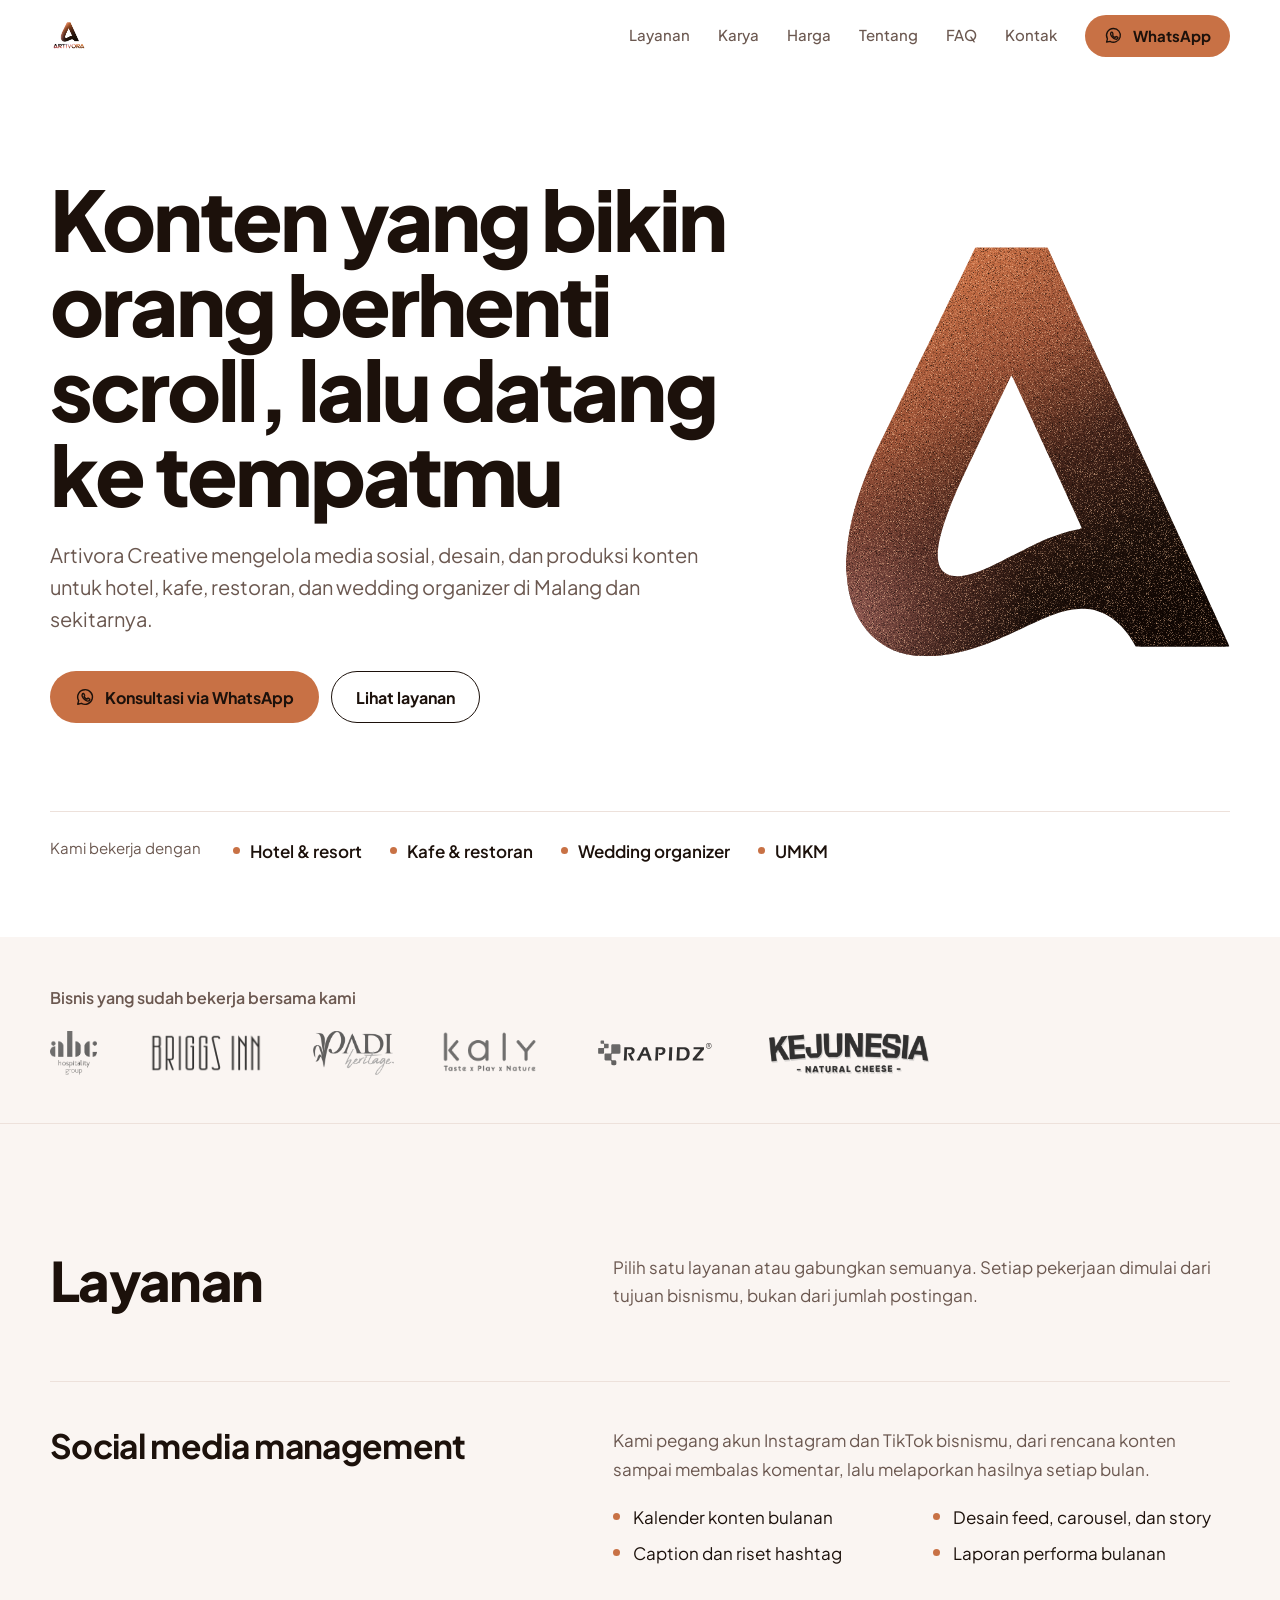
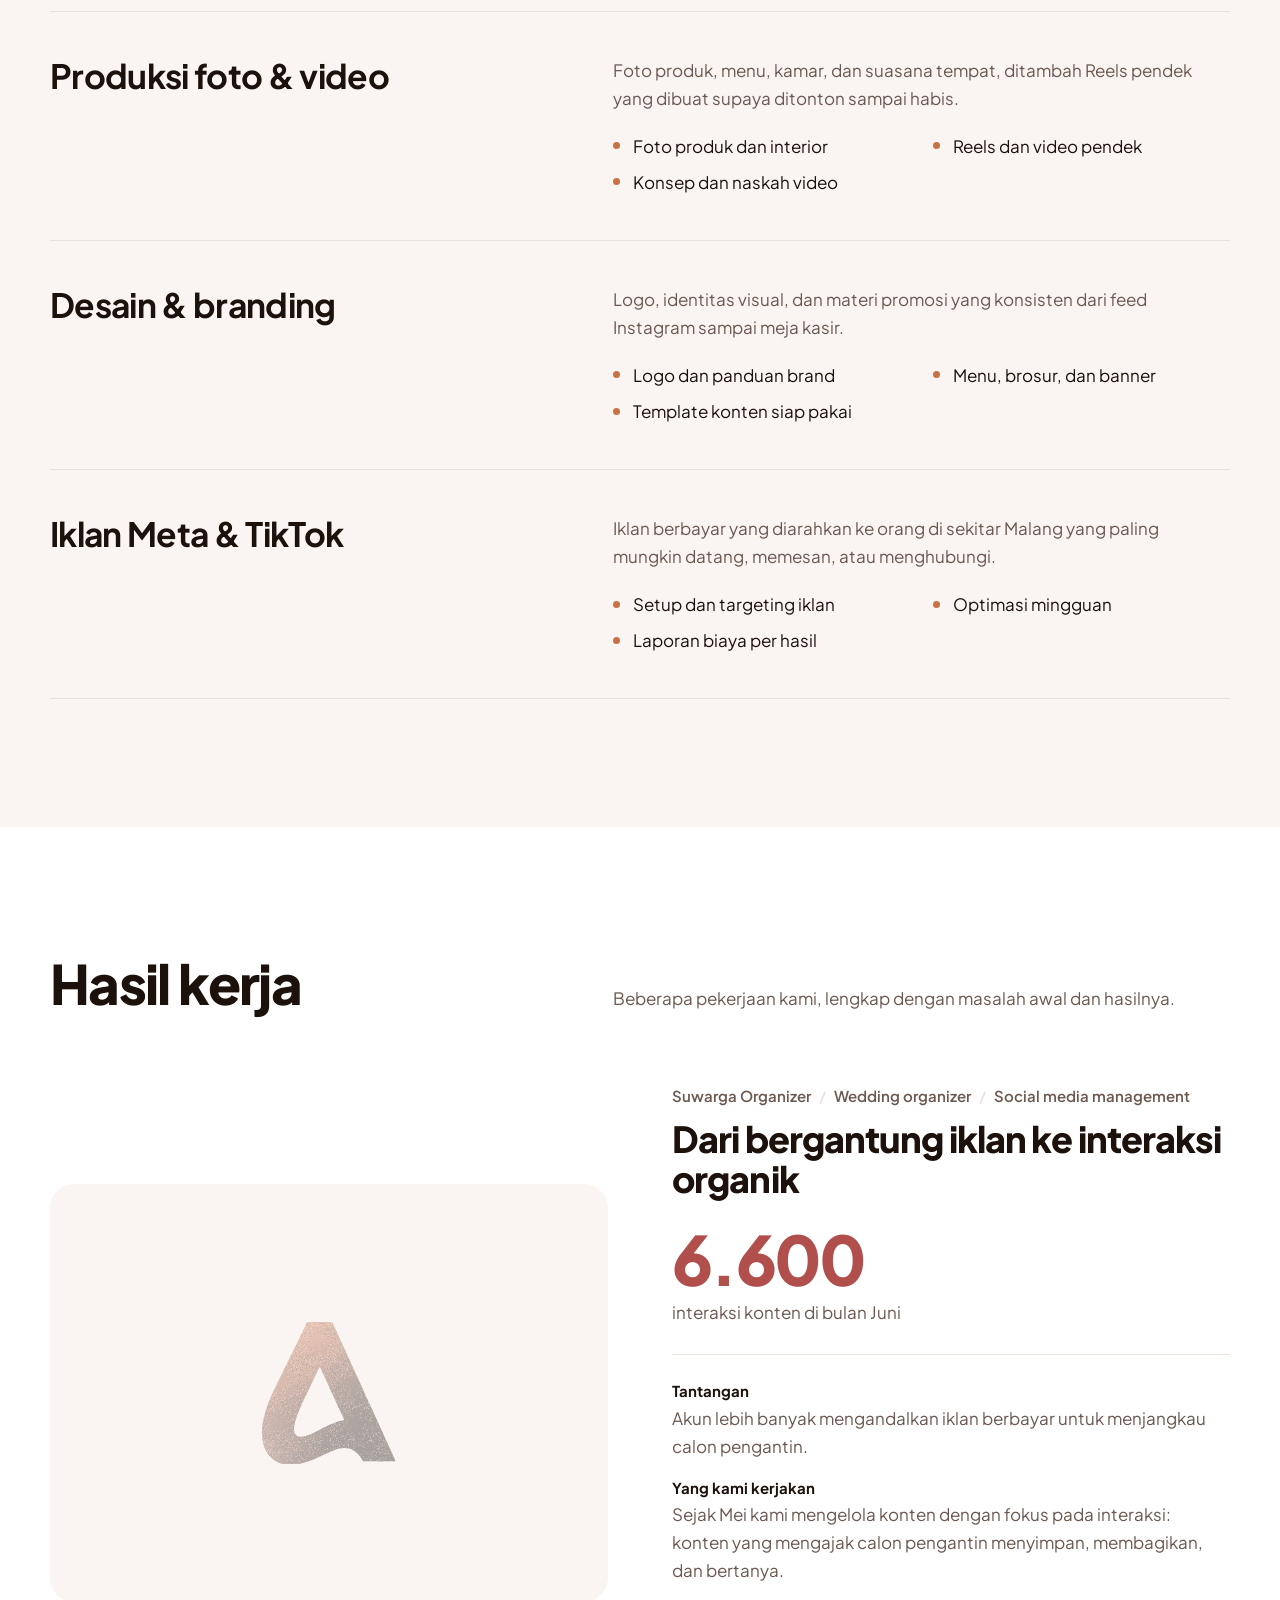
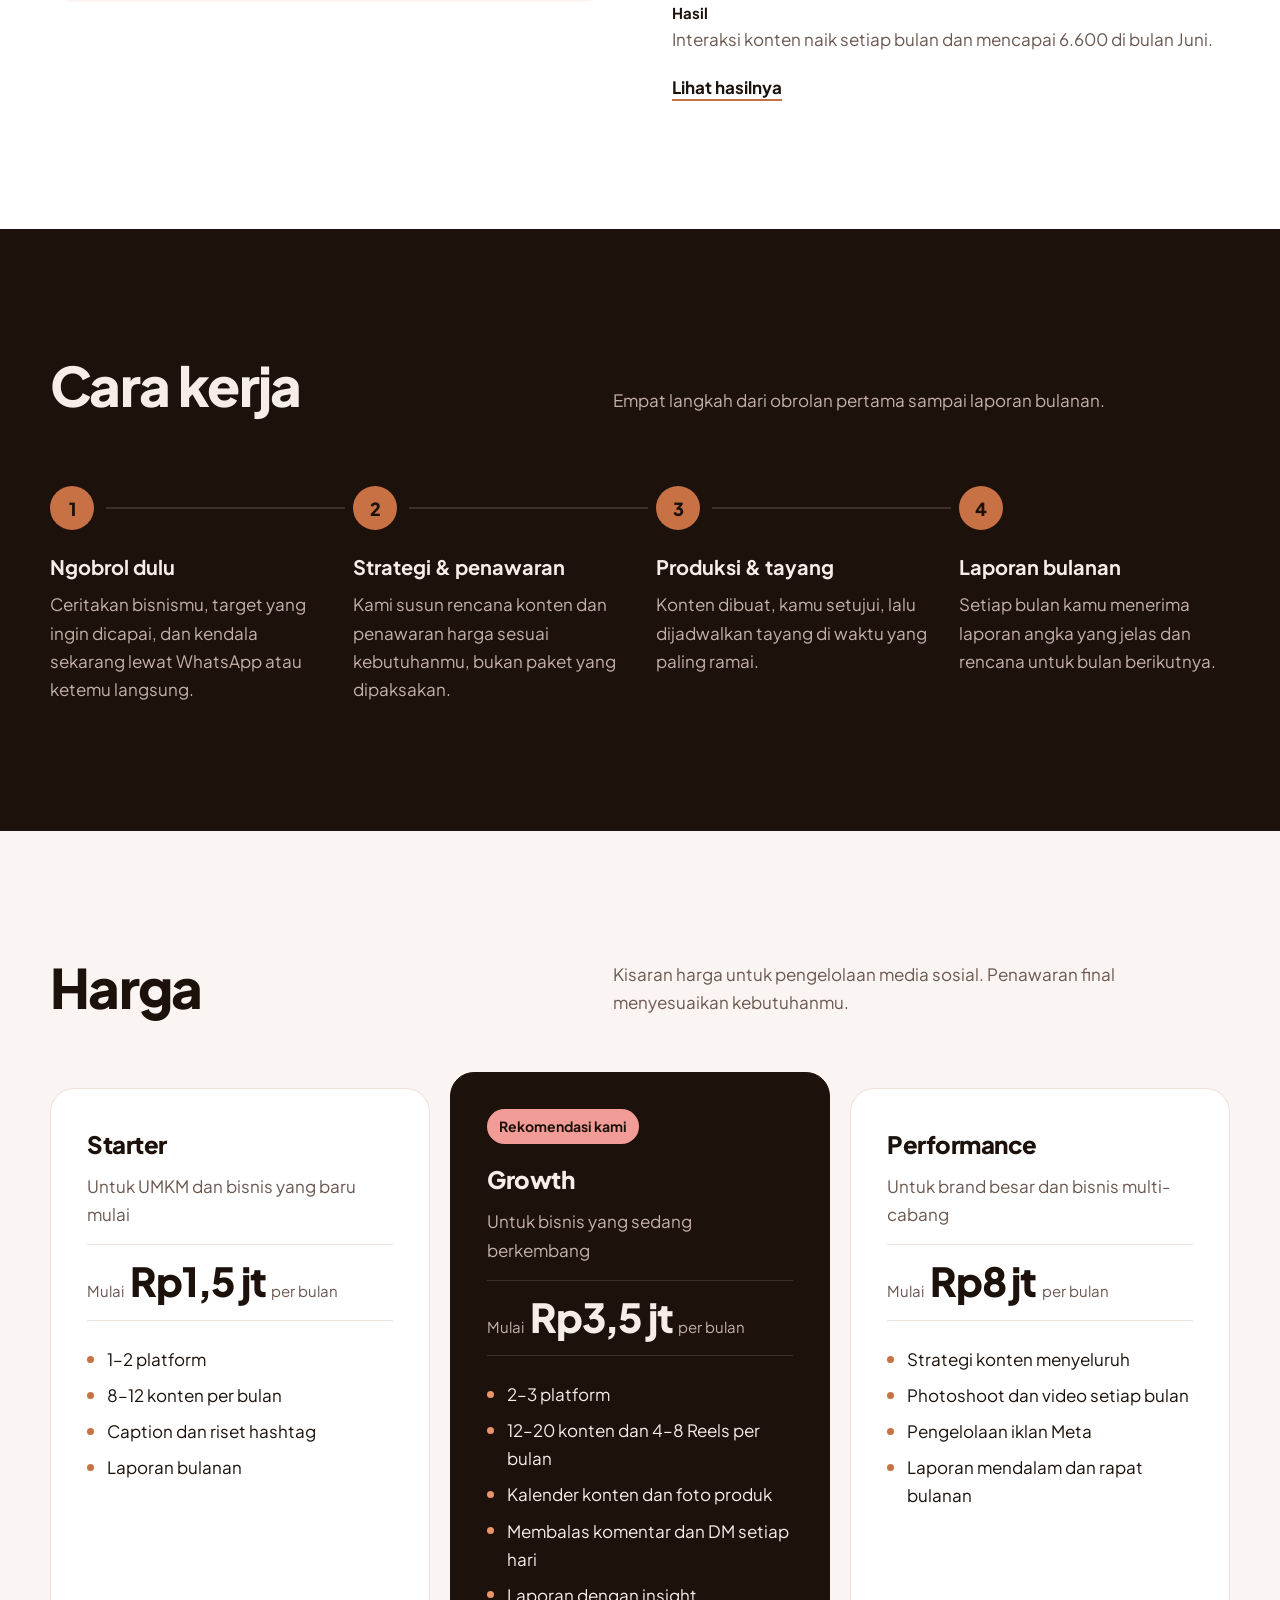
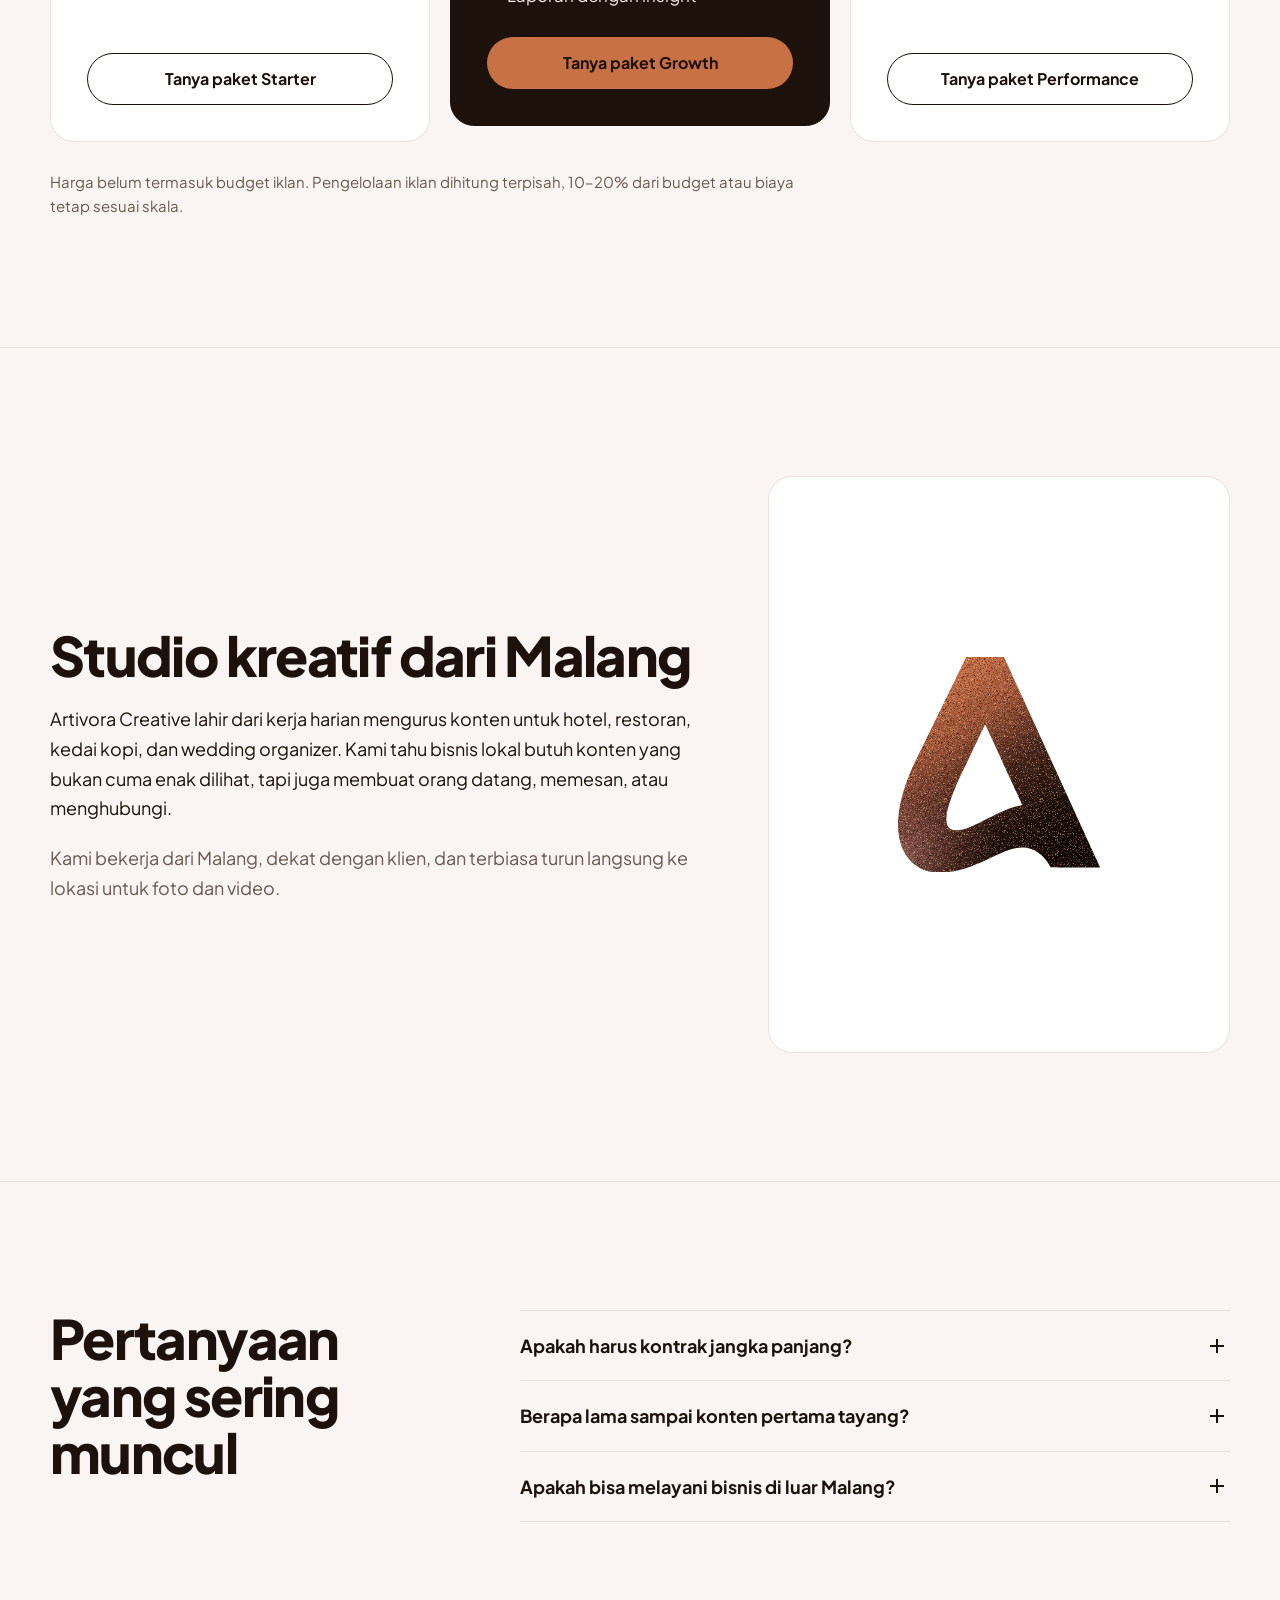
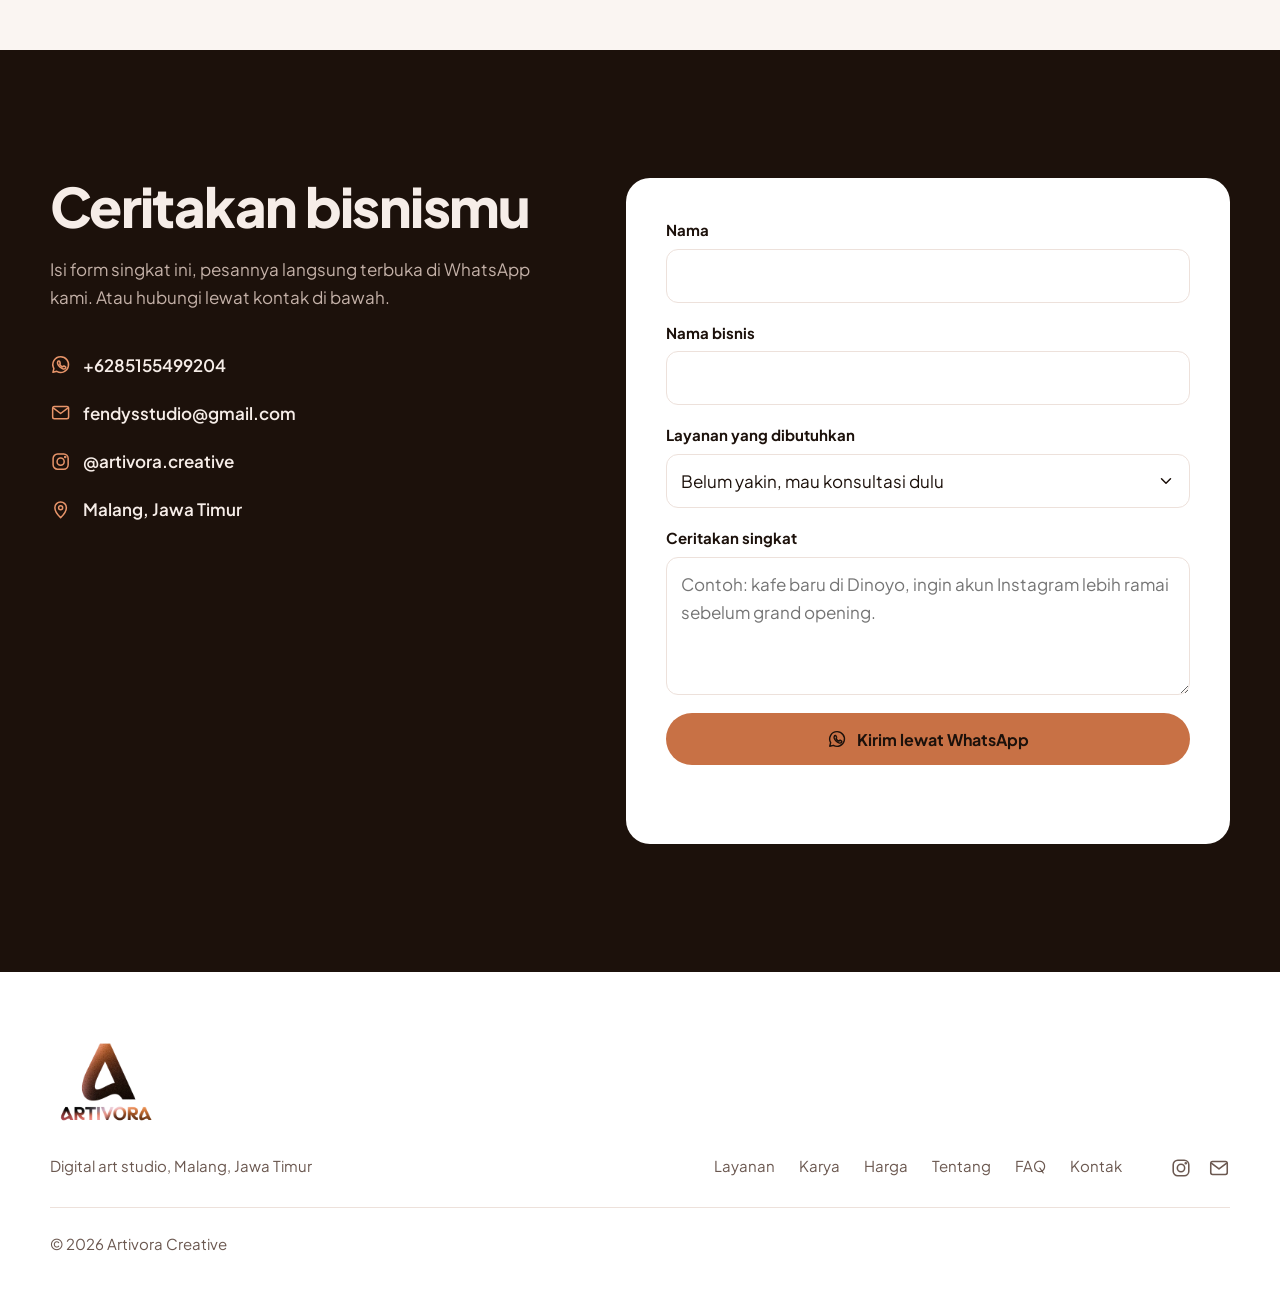
==== commit 04fa69b6: "Update isi website lewat admin (+1 gambar)" ====
--- a/index.html
+++ b/index.html
@@ -24,7 +24,7 @@
 <body>
 <a class="skip-link" href="#main">Langsung ke isi</a>
 <svg class="brand-defs" width="0" height="0" aria-hidden="true" focusable="false"><defs><linearGradient id="aa-g" gradientUnits="userSpaceOnUse" x1="140" y1="0" x2="440" y2="440"><stop offset="0" stop-color="#D07447"/><stop offset=".3" stop-color="#9C5236"/><stop offset=".56" stop-color="#45241A"/><stop offset=".8" stop-color="#1E100A"/><stop offset="1" stop-color="#120804"/></linearGradient><radialGradient id="aa-r" gradientUnits="userSpaceOnUse" cx="0" cy="480" r="240"><stop offset="0" stop-color="#B0706A" stop-opacity=".75"/><stop offset=".6" stop-color="#8A4E46" stop-opacity=".3"/><stop offset="1" stop-color="#8A4E46" stop-opacity="0"/></radialGradient><filter id="aa-grain" x="0" y="0" width="100%" height="100%" color-interpolation-filters="sRGB"><feTurbulence type="fractalNoise" baseFrequency="1.1" numOctaves="2" seed="7" stitchTiles="stitch" result="n"/><feColorMatrix in="n" type="matrix" values="0 0 0 0 1 0 0 0 0 .8 0 0 0 0 .64 0 0 0 2.2 -1.22" result="l"/><feColorMatrix in="n" type="matrix" values="0 0 0 0 0 0 0 0 0 0 0 0 0 0 0 0 0 0 -2.2 .98" result="k"/><feComposite in="l" in2="SourceAlpha" operator="in" result="l2"/><feComposite in="k" in2="SourceAlpha" operator="in" result="k2"/><feMerge><feMergeNode in="SourceGraphic"/><feMergeNode in="l2"/><feMergeNode in="k2"/></feMerge></filter><symbol id="artivora-a" viewBox="0 0 490 522"><g filter="url(#aa-grain)"><path d="M89.1 521.6 C88.7 521.4 87.3 521.1 86.1 521 C37.7 515 4.7 475.7 1 419.6 C0.9 417.6 0.6 414.9 0.4 413.7 C-0.1 410.8 -0.1 399.5 0.4 396.6 C0.6 395.4 0.9 392.6 1 390.2 C3 356.4 14.9 313.2 34.2 269.7 C38.6 259.8 40.2 256.6 56.4 223.2 C58 220 60.2 215.6 61.3 213.4 C62.3 211.2 64.6 206.5 66.3 203 C68 199.5 72.8 189.7 77 181.1 C81.2 172.6 85.9 162.9 87.5 159.6 C89.1 156.3 93.8 146.7 98 138.1 C102.2 129.6 106.9 119.9 108.5 116.6 C110.1 113.3 114.8 103.7 119 95.1 C129.5 73.5 131.4 69.7 140.1 51.9 C144.4 43.2 148.9 33.9 150.3 31.1 C151.6 28.4 155.5 20.3 159 13.3 C162.4 6.2 165.2 0.3 165.2 0.2 C165.2 0.1 185.9 -0 211.1 -0 L256.9 -0 L257.5 1.2 C258.1 2.4 264.3 16.1 273 35.1 C275.5 40.6 278.4 47 279.5 49.4 C283 57.1 294.4 81.9 301 96.5 C307.4 110.5 318.6 135.1 322.5 143.6 C323.6 146 326.8 153 329.6 159.2 C332.5 165.5 335.4 171.9 336.1 173.5 C336.9 175.1 339.5 180.9 342 186.4 C344.5 191.9 347.4 198.3 348.5 200.6 C349.6 203 353.4 211.3 356.9 219.1 C360.5 227 366.4 239.8 370 247.7 C373.6 255.6 379.4 268.4 383 276.2 C386.6 284.1 392.4 296.9 396 304.8 C399.6 312.7 403.4 321 404.5 323.4 C406.6 328.1 419.6 356.4 426.5 371.6 C429 377 432.7 385.3 434.9 390.1 C445 412.1 452.3 428.1 454.5 433 C455.8 436 458.7 442.3 460.9 447.1 C465 456.1 476 480.2 480.6 490.2 C490 510.8 489.4 509.3 488.5 509.7 C487.5 510.3 370.4 510.1 369.8 509.6 C369.5 509.3 368.5 507.7 367.6 506 C352.2 477.3 326.2 460.1 300.1 461.4 C280.4 462.3 266.1 467 225.9 486 C200 498.2 191.9 501.8 178.4 506.9 C158.4 514.4 137.5 519.5 120.6 521 C119.1 521.1 117.3 521.4 116.6 521.6 C114.9 522.2 90.3 522.1 89.1 521.6 Z M149.9 419.3 C162.9 417.2 175 412.5 199.6 400.1 C245.8 376.9 247.4 376.1 258.4 371.6 C272.6 365.7 288.2 361.1 297.6 359.9 C299.6 359.6 300.5 359.3 300.6 358.6 C300.8 358 301.5 359.4 286.9 327.9 C283.3 320 279.2 311 275.7 303.3 C273.2 298 266.5 283.4 257.9 264.8 C256.7 262.1 255.2 258.7 254.5 257.2 C253.9 255.8 252 251.8 250.4 248.4 C248.9 244.9 245 236.6 241.9 229.8 C238.8 222.9 235 214.7 233.5 211.5 C232 208.3 229.5 202.8 227.9 199.4 C226.3 195.9 224.1 191 222.9 188.5 C221.8 186 218.9 179.7 216.5 174.5 C214.1 169.3 212 164.9 211.8 164.7 C211 163.9 210.5 164.4 209.2 167.2 C207.3 171.3 188.1 211.6 184 220.1 C179.3 230 173.7 241.8 169 251.6 C149.8 291.8 145.4 301.4 138.8 316.8 C118.5 364.4 112.5 394.2 120.4 409.2 C125 418 135.6 421.6 149.9 419.3 Z" fill="url(#aa-g)"/><path d="M89.1 521.6 C88.7 521.4 87.3 521.1 86.1 521 C37.7 515 4.7 475.7 1 419.6 C0.9 417.6 0.6 414.9 0.4 413.7 C-0.1 410.8 -0.1 399.5 0.4 396.6 C0.6 395.4 0.9 392.6 1 390.2 C3 356.4 14.9 313.2 34.2 269.7 C38.6 259.8 40.2 256.6 56.4 223.2 C58 220 60.2 215.6 61.3 213.4 C62.3 211.2 64.6 206.5 66.3 203 C68 199.5 72.8 189.7 77 181.1 C81.2 172.6 85.9 162.9 87.5 159.6 C89.1 156.3 93.8 146.7 98 138.1 C102.2 129.6 106.9 119.9 108.5 116.6 C110.1 113.3 114.8 103.7 119 95.1 C129.5 73.5 131.4 69.7 140.1 51.9 C144.4 43.2 148.9 33.9 150.3 31.1 C151.6 28.4 155.5 20.3 159 13.3 C162.4 6.2 165.2 0.3 165.2 0.2 C165.2 0.1 185.9 -0 211.1 -0 L256.9 -0 L257.5 1.2 C258.1 2.4 264.3 16.1 273 35.1 C275.5 40.6 278.4 47 279.5 49.4 C283 57.1 294.4 81.9 301 96.5 C307.4 110.5 318.6 135.1 322.5 143.6 C323.6 146 326.8 153 329.6 159.2 C332.5 165.5 335.4 171.9 336.1 173.5 C336.9 175.1 339.5 180.9 342 186.4 C344.5 191.9 347.4 198.3 348.5 200.6 C349.6 203 353.4 211.3 356.9 219.1 C360.5 227 366.4 239.8 370 247.7 C373.6 255.6 379.4 268.4 383 276.2 C386.6 284.1 392.4 296.9 396 304.8 C399.6 312.7 403.4 321 404.5 323.4 C406.6 328.1 419.6 356.4 426.5 371.6 C429 377 432.7 385.3 434.9 390.1 C445 412.1 452.3 428.1 454.5 433 C455.8 436 458.7 442.3 460.9 447.1 C465 456.1 476 480.2 480.6 490.2 C490 510.8 489.4 509.3 488.5 509.7 C487.5 510.3 370.4 510.1 369.8 509.6 C369.5 509.3 368.5 507.7 367.6 506 C352.2 477.3 326.2 460.1 300.1 461.4 C280.4 462.3 266.1 467 225.9 486 C200 498.2 191.9 501.8 178.4 506.9 C158.4 514.4 137.5 519.5 120.6 521 C119.1 521.1 117.3 521.4 116.6 521.6 C114.9 522.2 90.3 522.1 89.1 521.6 Z M149.9 419.3 C162.9 417.2 175 412.5 199.6 400.1 C245.8 376.9 247.4 376.1 258.4 371.6 C272.6 365.7 288.2 361.1 297.6 359.9 C299.6 359.6 300.5 359.3 300.6 358.6 C300.8 358 301.5 359.4 286.9 327.9 C283.3 320 279.2 311 275.7 303.3 C273.2 298 266.5 283.4 257.9 264.8 C256.7 262.1 255.2 258.7 254.5 257.2 C253.9 255.8 252 251.8 250.4 248.4 C248.9 244.9 245 236.6 241.9 229.8 C238.8 222.9 235 214.7 233.5 211.5 C232 208.3 229.5 202.8 227.9 199.4 C226.3 195.9 224.1 191 222.9 188.5 C221.8 186 218.9 179.7 216.5 174.5 C214.1 169.3 212 164.9 211.8 164.7 C211 163.9 210.5 164.4 209.2 167.2 C207.3 171.3 188.1 211.6 184 220.1 C179.3 230 173.7 241.8 169 251.6 C149.8 291.8 145.4 301.4 138.8 316.8 C118.5 364.4 112.5 394.2 120.4 409.2 C125 418 135.6 421.6 149.9 419.3 Z" fill="url(#aa-r)"/></g></symbol></defs></svg>
-<header class="site-header" data-header><div class="wrap header-inner"><a class="logo" href="#top" aria-label="Artivora Creative"><img class="logo-img" src="assets/uploads/logo-a-vertikal-mvs40imx.webp" alt="Artivora Creative"></a><nav class="nav" aria-label="Navigasi utama"><button class="nav-toggle" type="button" aria-expanded="false" aria-controls="nav-menu" data-nav-toggle><span class="nav-toggle-bars" aria-hidden="true"></span><span class="sr-only">Buka menu</span></button><div class="nav-menu" id="nav-menu" data-nav-menu><ul class="nav-links"><li><a href="#layanan">Layanan</a></li><li><a href="#karya">Karya</a></li><li><a href="#harga">Harga</a></li><li><a href="#tentang">Tentang</a></li><li><a href="#faq">FAQ</a></li><li><a href="#kontak">Kontak</a></li></ul><a class="btn btn-primary btn-small" href="https://wa.me/6285155499204?text=Halo%20Artivora%2C%20saya%20mau%20konsultasi%20soal%20media%20sosial%20bisnis%20saya." target="_blank" rel="noopener"><svg class="icon" viewBox="0 0 24 24" fill="none" stroke="currentColor" stroke-width="1.7" stroke-linecap="round" stroke-linejoin="round" aria-hidden="true" focusable="false"><path d="M12 3.2a8.8 8.8 0 0 0-7.6 13.2L3.3 20.7l4.4-1.1A8.8 8.8 0 1 0 12 3.2Z"/><path d="M8.9 8.3c.2-.5.5-.5.8-.5h.5c.2 0 .4 0 .6.5l.7 1.7c.1.2.1.4 0 .6l-.4.6c-.1.2-.2.3 0 .6.4.7 1 1.4 1.7 1.9.6.4 1 .6 1.3.7.2.1.4 0 .5-.1l.6-.7c.2-.2.3-.2.6-.1l1.6.8c.3.1.4.2.4.4 0 .3 0 1.1-.6 1.6-.5.5-1.4.8-2.2.6-1.2-.3-2.6-1-3.9-2.2-1.4-1.3-2.2-2.7-2.5-3.7-.3-1-.1-1.9.3-2.5Z"/></svg><span>WhatsApp</span></a></div></nav></div></header><main id="main"><section class="hero" id="top" aria-labelledby="hero-title"><div class="hero-art" aria-hidden="true"><svg class="hero-mark" viewBox="0 0 490 522" aria-hidden="true" focusable="false"><use href="#artivora-a"/></svg></div><div class="wrap hero-inner"><h1 id="hero-title" class="hero-title">Konten yang bikin orang berhenti scroll, lalu datang ke tempatmu</h1><p class="hero-sub">Artivora Creative mengelola media sosial, desain, dan produksi konten untuk hotel, kafe, restoran, dan wedding organizer di Malang dan sekitarnya.</p><div class="hero-actions"><a class="btn btn-primary" href="https://wa.me/6285155499204?text=Halo%20Artivora%2C%20saya%20mau%20konsultasi%20soal%20media%20sosial%20bisnis%20saya." target="_blank" rel="noopener"><svg class="icon" viewBox="0 0 24 24" fill="none" stroke="currentColor" stroke-width="1.7" stroke-linecap="round" stroke-linejoin="round" aria-hidden="true" focusable="false"><path d="M12 3.2a8.8 8.8 0 0 0-7.6 13.2L3.3 20.7l4.4-1.1A8.8 8.8 0 1 0 12 3.2Z"/><path d="M8.9 8.3c.2-.5.5-.5.8-.5h.5c.2 0 .4 0 .6.5l.7 1.7c.1.2.1.4 0 .6l-.4.6c-.1.2-.2.3 0 .6.4.7 1 1.4 1.7 1.9.6.4 1 .6 1.3.7.2.1.4 0 .5-.1l.6-.7c.2-.2.3-.2.6-.1l1.6.8c.3.1.4.2.4.4 0 .3 0 1.1-.6 1.6-.5.5-1.4.8-2.2.6-1.2-.3-2.6-1-3.9-2.2-1.4-1.3-2.2-2.7-2.5-3.7-.3-1-.1-1.9.3-2.5Z"/></svg><span>Konsultasi via WhatsApp</span></a><a class="btn btn-outline" href="#layanan">Lihat layanan</a></div><div class="hero-industries"><p class="hero-industries-label">Kami bekerja dengan</p><ul><li>Hotel &amp; resort</li><li>Kafe &amp; restoran</li><li>Wedding organizer</li><li>UMKM</li></ul></div></div></section><section class="section clients" id="klien" aria-labelledby="klien-title"><div class="wrap"><h2 class="clients-title" id="klien-title">Bisnis yang sudah bekerja bersama kami</h2><ul class="clients-list"><li><img src="assets/uploads/abc-icon-blue-mvs5259b.webp" alt="ABC Hospitality Group" loading="lazy"></li><li><img src="assets/uploads/2021-logo-briggsartboard-1-copy-mvs51q9r.webp" alt="Briggs Inn" loading="lazy"></li><li><img src="assets/uploads/logo-padi-2021-1-mvs510jg.webp" alt="Padi Heritage Resort" loading="lazy"></li><li><img src="assets/uploads/logo-logo-text-with-slogan-green-mvs50j3r.webp" alt="Kaly Eatery" loading="lazy"></li><li><img src="assets/uploads/logo-01-mvs504wo.svg" alt="Rapidz" loading="lazy"></li><li><img src="assets/uploads/logo-kejunesia-mvs4zdcg.webp" alt="Kejunesia" loading="lazy"></li></ul></div></section><section class="section services" id="layanan" aria-labelledby="layanan-title"><div class="wrap"><header class="section-head"><h2 id="layanan-title">Layanan</h2><p class="section-intro">Pilih satu layanan atau gabungkan semuanya. Setiap pekerjaan dimulai dari tujuan bisnismu, bukan dari jumlah postingan.</p></header><ul class="service-list"><li class="service"><h3 class="service-title">Social media management</h3><div class="service-body"><p>Kami pegang akun Instagram dan TikTok bisnismu, dari rencana konten sampai membalas komentar, lalu melaporkan hasilnya setiap bulan.</p><ul class="dot-list"><li>Kalender konten bulanan</li><li>Desain feed, carousel, dan story</li><li>Caption dan riset hashtag</li><li>Laporan performa bulanan</li></ul></div></li><li class="service"><h3 class="service-title">Produksi foto &amp; video</h3><div class="service-body"><p>Foto produk, menu, kamar, dan suasana tempat, ditambah Reels pendek yang dibuat supaya ditonton sampai habis.</p><ul class="dot-list"><li>Foto produk dan interior</li><li>Reels dan video pendek</li><li>Konsep dan naskah video</li></ul></div></li><li class="service"><h3 class="service-title">Desain &amp; branding</h3><div class="service-body"><p>Logo, identitas visual, dan materi promosi yang konsisten dari feed Instagram sampai meja kasir.</p><ul class="dot-list"><li>Logo dan panduan brand</li><li>Menu, brosur, dan banner</li><li>Template konten siap pakai</li></ul></div></li><li class="service"><h3 class="service-title">Iklan Meta &amp; TikTok</h3><div class="service-body"><p>Iklan berbayar yang diarahkan ke orang di sekitar Malang yang paling mungkin datang, memesan, atau menghubungi.</p><ul class="dot-list"><li>Setup dan targeting iklan</li><li>Optimasi mingguan</li><li>Laporan biaya per hasil</li></ul></div></li></ul></div></section><section class="section work-section" id="karya" aria-labelledby="karya-title"><div class="wrap"><header class="section-head"><h2 id="karya-title">Hasil kerja</h2><p class="section-intro">Beberapa pekerjaan kami, lengkap dengan masalah awal dan hasilnya.</p></header><div class="work-list"><article class="work"><div class="work-media"><svg class="work-media-mark" viewBox="0 0 490 522" aria-hidden="true" focusable="false"><use href="#artivora-a"/></svg></div><div class="work-text"><p class="work-meta">Suwarga Organizer<span aria-hidden="true">/</span>Wedding organizer<span aria-hidden="true">/</span>Social media management</p><h3 class="work-title">Dari bergantung iklan ke interaksi organik</h3><p class="work-metric"><strong>6.600</strong><span>interaksi konten di bulan Juni</span></p><dl class="work-story"><div><dt>Tantangan</dt><dd>Akun lebih banyak mengandalkan iklan berbayar untuk menjangkau calon pengantin.</dd></div><div><dt>Yang kami kerjakan</dt><dd>Sejak Mei kami mengelola konten dengan fokus pada interaksi: konten yang mengajak calon pengantin menyimpan, membagikan, dan bertanya.</dd></div><div><dt>Hasil</dt><dd>Interaksi konten naik setiap bulan dan mencapai 6.600 di bulan Juni.</dd></div></dl><a class="text-link" href="https://www.instagram.com/suwarga.organizer/" target="_blank" rel="noopener">Lihat hasilnya</a></div></article></div></div></section><section class="section process" id="cara-kerja" aria-labelledby="cara-kerja-title"><div class="wrap"><header class="section-head"><h2 id="cara-kerja-title">Cara kerja</h2><p class="section-intro">Empat langkah dari obrolan pertama sampai laporan bulanan.</p></header><ol class="steps"><li class="step"><span class="step-num" aria-hidden="true">1</span><h3>Ngobrol dulu</h3><p>Ceritakan bisnismu, target yang ingin dicapai, dan kendala sekarang lewat WhatsApp atau ketemu langsung.</p></li><li class="step"><span class="step-num" aria-hidden="true">2</span><h3>Strategi &amp; penawaran</h3><p>Kami susun rencana konten dan penawaran harga sesuai kebutuhanmu, bukan paket yang dipaksakan.</p></li><li class="step"><span class="step-num" aria-hidden="true">3</span><h3>Produksi &amp; tayang</h3><p>Konten dibuat, kamu setujui, lalu dijadwalkan tayang di waktu yang paling ramai.</p></li><li class="step"><span class="step-num" aria-hidden="true">4</span><h3>Laporan bulanan</h3><p>Setiap bulan kamu menerima laporan angka yang jelas dan rencana untuk bulan berikutnya.</p></li></ol></div></section><section class="section pricing" id="harga" aria-labelledby="harga-title"><div class="wrap"><header class="section-head"><h2 id="harga-title">Harga</h2><p class="section-intro">Kisaran harga untuk pengelolaan media sosial. Penawaran final menyesuaikan kebutuhanmu.</p></header><div class="tiers"><article class="tier"><h3 class="tier-name">Starter</h3><p class="tier-audience">Untuk UMKM dan bisnis yang baru mulai</p><p class="tier-price"><span class="tier-from">Mulai</span> <strong>Rp1,5 jt</strong> <span class="tier-period">per bulan</span></p><ul class="dot-list"><li>1–2 platform</li><li>8–12 konten per bulan</li><li>Caption dan riset hashtag</li><li>Laporan bulanan</li></ul><a class="btn btn-outline" href="https://wa.me/6285155499204?text=Halo%20Artivora%2C%20saya%20tertarik%20dengan%20paket%20Starter." target="_blank" rel="noopener">Tanya paket Starter</a></article><article class="tier tier-featured"><p class="tier-badge">Rekomendasi kami</p><h3 class="tier-name">Growth</h3><p class="tier-audience">Untuk bisnis yang sedang berkembang</p><p class="tier-price"><span class="tier-from">Mulai</span> <strong>Rp3,5 jt</strong> <span class="tier-period">per bulan</span></p><ul class="dot-list"><li>2–3 platform</li><li>12–20 konten dan 4–8 Reels per bulan</li><li>Kalender konten dan foto produk</li><li>Membalas komentar dan DM setiap hari</li><li>Laporan dengan insight</li></ul><a class="btn btn-primary" href="https://wa.me/6285155499204?text=Halo%20Artivora%2C%20saya%20tertarik%20dengan%20paket%20Growth." target="_blank" rel="noopener">Tanya paket Growth</a></article><article class="tier"><h3 class="tier-name">Performance</h3><p class="tier-audience">Untuk brand besar dan bisnis multi-cabang</p><p class="tier-price"><span class="tier-from">Mulai</span> <strong>Rp8 jt</strong> <span class="tier-period">per bulan</span></p><ul class="dot-list"><li>Strategi konten menyeluruh</li><li>Photoshoot dan video setiap bulan</li><li>Pengelolaan iklan Meta</li><li>Laporan mendalam dan rapat bulanan</li></ul><a class="btn btn-outline" href="https://wa.me/6285155499204?text=Halo%20Artivora%2C%20saya%20tertarik%20dengan%20paket%20Performance." target="_blank" rel="noopener">Tanya paket Performance</a></article></div><p class="pricing-note">Harga belum termasuk budget iklan. Pengelolaan iklan dihitung terpisah, 10–20% dari budget atau biaya tetap sesuai skala.</p></div></section><section class="section about" id="tentang" aria-labelledby="tentang-title"><div class="wrap"><div class="about-grid"><div class="about-text"><h2 id="tentang-title">Studio kreatif dari Malang</h2><p>Artivora Creative lahir dari kerja harian mengurus konten untuk hotel, restoran, kedai kopi, dan wedding organizer. Kami tahu bisnis lokal butuh konten yang bukan cuma enak dilihat, tapi juga membuat orang datang, memesan, atau menghubungi.</p><p>Kami bekerja dari Malang, dekat dengan klien, dan terbiasa turun langsung ke lokasi untuk foto dan video.</p></div><div class="about-media"><svg class="about-mark" viewBox="0 0 490 522" aria-hidden="true" focusable="false"><use href="#artivora-a"/></svg></div></div></div></section><section class="section faq" id="faq" aria-labelledby="faq-title"><div class="wrap faq-grid"><h2 id="faq-title">Pertanyaan yang sering muncul</h2><div class="faq-list"><details class="faq-item"><summary>Apakah harus kontrak jangka panjang?</summary><div class="faq-answer"><p>Tulis kebijakan kontrak Artivora di sini, misalnya minimal 3 bulan atau bisa per bulan.</p></div></details><details class="faq-item"><summary>Berapa lama sampai konten pertama tayang?</summary><div class="faq-answer"><p>Tulis estimasi waktu dari brief disepakati sampai konten pertama tayang.</p></div></details><details class="faq-item"><summary>Apakah bisa melayani bisnis di luar Malang?</summary><div class="faq-answer"><p>Tulis area layanan Artivora, termasuk apakah melayani klien jarak jauh.</p></div></details></div></div></section><section class="section contact" id="kontak" aria-labelledby="kontak-title"><div class="wrap contact-grid"><div class="contact-info"><h2 id="kontak-title">Ceritakan bisnismu</h2><p class="section-intro">Isi form singkat ini, pesannya langsung terbuka di WhatsApp kami. Atau hubungi lewat kontak di bawah.</p><ul class="contact-direct"><li><a href="https://wa.me/6285155499204?text=Halo%20Artivora%2C%20saya%20mau%20konsultasi%20soal%20media%20sosial%20bisnis%20saya." target="_blank" rel="noopener"><svg class="icon" viewBox="0 0 24 24" fill="none" stroke="currentColor" stroke-width="1.7" stroke-linecap="round" stroke-linejoin="round" aria-hidden="true" focusable="false"><path d="M12 3.2a8.8 8.8 0 0 0-7.6 13.2L3.3 20.7l4.4-1.1A8.8 8.8 0 1 0 12 3.2Z"/><path d="M8.9 8.3c.2-.5.5-.5.8-.5h.5c.2 0 .4 0 .6.5l.7 1.7c.1.2.1.4 0 .6l-.4.6c-.1.2-.2.3 0 .6.4.7 1 1.4 1.7 1.9.6.4 1 .6 1.3.7.2.1.4 0 .5-.1l.6-.7c.2-.2.3-.2.6-.1l1.6.8c.3.1.4.2.4.4 0 .3 0 1.1-.6 1.6-.5.5-1.4.8-2.2.6-1.2-.3-2.6-1-3.9-2.2-1.4-1.3-2.2-2.7-2.5-3.7-.3-1-.1-1.9.3-2.5Z"/></svg><span>+6285155499204</span></a></li><li><a href="mailto:fendysstudio@gmail.com"><svg class="icon" viewBox="0 0 24 24" fill="none" stroke="currentColor" stroke-width="1.7" stroke-linecap="round" stroke-linejoin="round" aria-hidden="true" focusable="false"><rect x="3" y="5" width="18" height="14" rx="2"/><path d="m4 7 8 6 8-6"/></svg><span>fendysstudio@gmail.com</span></a></li><li><a href="https://instagram.com/artivora.creative" target="_blank" rel="noopener"><svg class="icon" viewBox="0 0 24 24" fill="none" stroke="currentColor" stroke-width="1.7" stroke-linecap="round" stroke-linejoin="round" aria-hidden="true" focusable="false"><rect x="3.5" y="3.5" width="17" height="17" rx="5"/><circle cx="12" cy="12" r="4"/><circle cx="17.2" cy="6.8" r=".6" fill="currentColor"/></svg><span>@artivora.creative</span></a></li><li><span class="contact-plain"><svg class="icon" viewBox="0 0 24 24" fill="none" stroke="currentColor" stroke-width="1.7" stroke-linecap="round" stroke-linejoin="round" aria-hidden="true" focusable="false"><path d="M12 21s-6.5-6.1-6.5-11.2a6.5 6.5 0 0 1 13 0C18.5 14.9 12 21 12 21Z"/><circle cx="12" cy="9.8" r="2.3"/></svg><span>Malang, Jawa Timur</span></span></li></ul></div><form class="contact-form" data-wa-form data-wa="6285155499204" data-email="fendysstudio@gmail.com" novalidate><div class="field"><label for="f-name">Nama</label><input id="f-name" name="name" autocomplete="name" required></div><div class="field"><label for="f-business">Nama bisnis</label><input id="f-business" name="business" autocomplete="organization"></div><div class="field"><label for="f-service">Layanan yang dibutuhkan</label><select id="f-service" name="service"><option value="">Belum yakin, mau konsultasi dulu</option><option>Social media management</option><option>Produksi foto &amp; video</option><option>Desain &amp; branding</option><option>Iklan Meta &amp; TikTok</option></select></div><div class="field"><label for="f-message">Ceritakan singkat</label><textarea id="f-message" name="message" rows="4" placeholder="Contoh: kafe baru di Dinoyo, ingin akun Instagram lebih ramai sebelum grand opening."></textarea></div><button class="btn btn-primary btn-block" type="submit"><svg class="icon" viewBox="0 0 24 24" fill="none" stroke="currentColor" stroke-width="1.7" stroke-linecap="round" stroke-linejoin="round" aria-hidden="true" focusable="false"><path d="M12 3.2a8.8 8.8 0 0 0-7.6 13.2L3.3 20.7l4.4-1.1A8.8 8.8 0 1 0 12 3.2Z"/><path d="M8.9 8.3c.2-.5.5-.5.8-.5h.5c.2 0 .4 0 .6.5l.7 1.7c.1.2.1.4 0 .6l-.4.6c-.1.2-.2.3 0 .6.4.7 1 1.4 1.7 1.9.6.4 1 .6 1.3.7.2.1.4 0 .5-.1l.6-.7c.2-.2.3-.2.6-.1l1.6.8c.3.1.4.2.4.4 0 .3 0 1.1-.6 1.6-.5.5-1.4.8-2.2.6-1.2-.3-2.6-1-3.9-2.2-1.4-1.3-2.2-2.7-2.5-3.7-.3-1-.1-1.9.3-2.5Z"/></svg><span>Kirim lewat WhatsApp</span></button><p class="form-status" role="status" data-form-status></p></form></div></section></main><footer class="site-footer"><div class="wrap footer-inner"><div class="footer-brand"><a class="footer-logo" href="#top"><img src="assets/uploads/logo-a-vertikal-mvs40imx.webp" alt="Artivora Creative" loading="lazy"></a><p>Digital art studio, Malang, Jawa Timur</p></div><ul class="footer-links"><li><a href="#layanan">Layanan</a></li><li><a href="#karya">Karya</a></li><li><a href="#harga">Harga</a></li><li><a href="#tentang">Tentang</a></li><li><a href="#faq">FAQ</a></li><li><a href="#kontak">Kontak</a></li></ul><ul class="footer-social"><li><a href="https://instagram.com/artivora.creative" target="_blank" rel="noopener" aria-label="Instagram"><svg class="icon" viewBox="0 0 24 24" fill="none" stroke="currentColor" stroke-width="1.7" stroke-linecap="round" stroke-linejoin="round" aria-hidden="true" focusable="false"><rect x="3.5" y="3.5" width="17" height="17" rx="5"/><circle cx="12" cy="12" r="4"/><circle cx="17.2" cy="6.8" r=".6" fill="currentColor"/></svg></a></li><li><a href="mailto:fendysstudio@gmail.com" aria-label="Email"><svg class="icon" viewBox="0 0 24 24" fill="none" stroke="currentColor" stroke-width="1.7" stroke-linecap="round" stroke-linejoin="round" aria-hidden="true" focusable="false"><rect x="3" y="5" width="18" height="14" rx="2"/><path d="m4 7 8 6 8-6"/></svg></a></li></ul><p class="footer-copy">© 2026 Artivora Creative</p></div></footer><a class="wa-float" href="https://wa.me/6285155499204?text=Halo%20Artivora%2C%20saya%20mau%20konsultasi%20soal%20media%20sosial%20bisnis%20saya." target="_blank" rel="noopener" aria-label="Chat WhatsApp"><svg class="icon" viewBox="0 0 24 24" fill="none" stroke="currentColor" stroke-width="1.7" stroke-linecap="round" stroke-linejoin="round" aria-hidden="true" focusable="false"><path d="M12 3.2a8.8 8.8 0 0 0-7.6 13.2L3.3 20.7l4.4-1.1A8.8 8.8 0 1 0 12 3.2Z"/><path d="M8.9 8.3c.2-.5.5-.5.8-.5h.5c.2 0 .4 0 .6.5l.7 1.7c.1.2.1.4 0 .6l-.4.6c-.1.2-.2.3 0 .6.4.7 1 1.4 1.7 1.9.6.4 1 .6 1.3.7.2.1.4 0 .5-.1l.6-.7c.2-.2.3-.2.6-.1l1.6.8c.3.1.4.2.4.4 0 .3 0 1.1-.6 1.6-.5.5-1.4.8-2.2.6-1.2-.3-2.6-1-3.9-2.2-1.4-1.3-2.2-2.7-2.5-3.7-.3-1-.1-1.9.3-2.5Z"/></svg></a>
+<header class="site-header" data-header><div class="wrap header-inner"><a class="logo" href="#top" aria-label="Artivora Creative"><img class="logo-img" src="assets/uploads/logo-a-vertikal-mvs53xvx.webp" alt="Artivora Creative"></a><nav class="nav" aria-label="Navigasi utama"><button class="nav-toggle" type="button" aria-expanded="false" aria-controls="nav-menu" data-nav-toggle><span class="nav-toggle-bars" aria-hidden="true"></span><span class="sr-only">Buka menu</span></button><div class="nav-menu" id="nav-menu" data-nav-menu><ul class="nav-links"><li><a href="#layanan">Layanan</a></li><li><a href="#karya">Karya</a></li><li><a href="#harga">Harga</a></li><li><a href="#tentang">Tentang</a></li><li><a href="#faq">FAQ</a></li><li><a href="#kontak">Kontak</a></li></ul><a class="btn btn-primary btn-small" href="https://wa.me/6285155499204?text=Halo%20Artivora%2C%20saya%20mau%20konsultasi%20soal%20media%20sosial%20bisnis%20saya." target="_blank" rel="noopener"><svg class="icon" viewBox="0 0 24 24" fill="none" stroke="currentColor" stroke-width="1.7" stroke-linecap="round" stroke-linejoin="round" aria-hidden="true" focusable="false"><path d="M12 3.2a8.8 8.8 0 0 0-7.6 13.2L3.3 20.7l4.4-1.1A8.8 8.8 0 1 0 12 3.2Z"/><path d="M8.9 8.3c.2-.5.5-.5.8-.5h.5c.2 0 .4 0 .6.5l.7 1.7c.1.2.1.4 0 .6l-.4.6c-.1.2-.2.3 0 .6.4.7 1 1.4 1.7 1.9.6.4 1 .6 1.3.7.2.1.4 0 .5-.1l.6-.7c.2-.2.3-.2.6-.1l1.6.8c.3.1.4.2.4.4 0 .3 0 1.1-.6 1.6-.5.5-1.4.8-2.2.6-1.2-.3-2.6-1-3.9-2.2-1.4-1.3-2.2-2.7-2.5-3.7-.3-1-.1-1.9.3-2.5Z"/></svg><span>WhatsApp</span></a></div></nav></div></header><main id="main"><section class="hero" id="top" aria-labelledby="hero-title"><div class="hero-art" aria-hidden="true"><svg class="hero-mark" viewBox="0 0 490 522" aria-hidden="true" focusable="false"><use href="#artivora-a"/></svg></div><div class="wrap hero-inner"><h1 id="hero-title" class="hero-title">Konten yang bikin orang berhenti scroll, lalu datang ke tempatmu</h1><p class="hero-sub">Artivora Creative mengelola media sosial, desain, dan produksi konten untuk hotel, kafe, restoran, dan wedding organizer di Malang dan sekitarnya.</p><div class="hero-actions"><a class="btn btn-primary" href="https://wa.me/6285155499204?text=Halo%20Artivora%2C%20saya%20mau%20konsultasi%20soal%20media%20sosial%20bisnis%20saya." target="_blank" rel="noopener"><svg class="icon" viewBox="0 0 24 24" fill="none" stroke="currentColor" stroke-width="1.7" stroke-linecap="round" stroke-linejoin="round" aria-hidden="true" focusable="false"><path d="M12 3.2a8.8 8.8 0 0 0-7.6 13.2L3.3 20.7l4.4-1.1A8.8 8.8 0 1 0 12 3.2Z"/><path d="M8.9 8.3c.2-.5.5-.5.8-.5h.5c.2 0 .4 0 .6.5l.7 1.7c.1.2.1.4 0 .6l-.4.6c-.1.2-.2.3 0 .6.4.7 1 1.4 1.7 1.9.6.4 1 .6 1.3.7.2.1.4 0 .5-.1l.6-.7c.2-.2.3-.2.6-.1l1.6.8c.3.1.4.2.4.4 0 .3 0 1.1-.6 1.6-.5.5-1.4.8-2.2.6-1.2-.3-2.6-1-3.9-2.2-1.4-1.3-2.2-2.7-2.5-3.7-.3-1-.1-1.9.3-2.5Z"/></svg><span>Konsultasi via WhatsApp</span></a><a class="btn btn-outline" href="#layanan">Lihat layanan</a></div><div class="hero-industries"><p class="hero-industries-label">Kami bekerja dengan</p><ul><li>Hotel &amp; resort</li><li>Kafe &amp; restoran</li><li>Wedding organizer</li><li>UMKM</li></ul></div></div></section><section class="section clients" id="klien" aria-labelledby="klien-title"><div class="wrap"><h2 class="clients-title" id="klien-title">Bisnis yang sudah bekerja bersama kami</h2><ul class="clients-list"><li><img src="assets/uploads/abc-icon-blue-mvs5259b.webp" alt="ABC Hospitality Group" loading="lazy"></li><li><img src="assets/uploads/2021-logo-briggsartboard-1-copy-mvs51q9r.webp" alt="Briggs Inn" loading="lazy"></li><li><img src="assets/uploads/logo-padi-2021-1-mvs510jg.webp" alt="Padi Heritage Resort" loading="lazy"></li><li><img src="assets/uploads/logo-logo-text-with-slogan-green-mvs50j3r.webp" alt="Kaly Eatery" loading="lazy"></li><li><img src="assets/uploads/logo-01-mvs504wo.svg" alt="Rapidz" loading="lazy"></li><li><img src="assets/uploads/logo-kejunesia-mvs4zdcg.webp" alt="Kejunesia" loading="lazy"></li></ul></div></section><section class="section services" id="layanan" aria-labelledby="layanan-title"><div class="wrap"><header class="section-head"><h2 id="layanan-title">Layanan</h2><p class="section-intro">Pilih satu layanan atau gabungkan semuanya. Setiap pekerjaan dimulai dari tujuan bisnismu, bukan dari jumlah postingan.</p></header><ul class="service-list"><li class="service"><h3 class="service-title">Social media management</h3><div class="service-body"><p>Kami pegang akun Instagram dan TikTok bisnismu, dari rencana konten sampai membalas komentar, lalu melaporkan hasilnya setiap bulan.</p><ul class="dot-list"><li>Kalender konten bulanan</li><li>Desain feed, carousel, dan story</li><li>Caption dan riset hashtag</li><li>Laporan performa bulanan</li></ul></div></li><li class="service"><h3 class="service-title">Produksi foto &amp; video</h3><div class="service-body"><p>Foto produk, menu, kamar, dan suasana tempat, ditambah Reels pendek yang dibuat supaya ditonton sampai habis.</p><ul class="dot-list"><li>Foto produk dan interior</li><li>Reels dan video pendek</li><li>Konsep dan naskah video</li></ul></div></li><li class="service"><h3 class="service-title">Desain &amp; branding</h3><div class="service-body"><p>Logo, identitas visual, dan materi promosi yang konsisten dari feed Instagram sampai meja kasir.</p><ul class="dot-list"><li>Logo dan panduan brand</li><li>Menu, brosur, dan banner</li><li>Template konten siap pakai</li></ul></div></li><li class="service"><h3 class="service-title">Iklan Meta &amp; TikTok</h3><div class="service-body"><p>Iklan berbayar yang diarahkan ke orang di sekitar Malang yang paling mungkin datang, memesan, atau menghubungi.</p><ul class="dot-list"><li>Setup dan targeting iklan</li><li>Optimasi mingguan</li><li>Laporan biaya per hasil</li></ul></div></li></ul></div></section><section class="section work-section" id="karya" aria-labelledby="karya-title"><div class="wrap"><header class="section-head"><h2 id="karya-title">Hasil kerja</h2><p class="section-intro">Beberapa pekerjaan kami, lengkap dengan masalah awal dan hasilnya.</p></header><div class="work-list"><article class="work"><div class="work-media"><svg class="work-media-mark" viewBox="0 0 490 522" aria-hidden="true" focusable="false"><use href="#artivora-a"/></svg></div><div class="work-text"><p class="work-meta">Suwarga Organizer<span aria-hidden="true">/</span>Wedding organizer<span aria-hidden="true">/</span>Social media management</p><h3 class="work-title">Dari bergantung iklan ke interaksi organik</h3><p class="work-metric"><strong>6.600</strong><span>interaksi konten di bulan Juni</span></p><dl class="work-story"><div><dt>Tantangan</dt><dd>Akun lebih banyak mengandalkan iklan berbayar untuk menjangkau calon pengantin.</dd></div><div><dt>Yang kami kerjakan</dt><dd>Sejak Mei kami mengelola konten dengan fokus pada interaksi: konten yang mengajak calon pengantin menyimpan, membagikan, dan bertanya.</dd></div><div><dt>Hasil</dt><dd>Interaksi konten naik setiap bulan dan mencapai 6.600 di bulan Juni.</dd></div></dl><a class="text-link" href="https://www.instagram.com/suwarga.organizer/" target="_blank" rel="noopener">Lihat hasilnya</a></div></article></div></div></section><section class="section process" id="cara-kerja" aria-labelledby="cara-kerja-title"><div class="wrap"><header class="section-head"><h2 id="cara-kerja-title">Cara kerja</h2><p class="section-intro">Empat langkah dari obrolan pertama sampai laporan bulanan.</p></header><ol class="steps"><li class="step"><span class="step-num" aria-hidden="true">1</span><h3>Ngobrol dulu</h3><p>Ceritakan bisnismu, target yang ingin dicapai, dan kendala sekarang lewat WhatsApp atau ketemu langsung.</p></li><li class="step"><span class="step-num" aria-hidden="true">2</span><h3>Strategi &amp; penawaran</h3><p>Kami susun rencana konten dan penawaran harga sesuai kebutuhanmu, bukan paket yang dipaksakan.</p></li><li class="step"><span class="step-num" aria-hidden="true">3</span><h3>Produksi &amp; tayang</h3><p>Konten dibuat, kamu setujui, lalu dijadwalkan tayang di waktu yang paling ramai.</p></li><li class="step"><span class="step-num" aria-hidden="true">4</span><h3>Laporan bulanan</h3><p>Setiap bulan kamu menerima laporan angka yang jelas dan rencana untuk bulan berikutnya.</p></li></ol></div></section><section class="section pricing" id="harga" aria-labelledby="harga-title"><div class="wrap"><header class="section-head"><h2 id="harga-title">Harga</h2><p class="section-intro">Kisaran harga untuk pengelolaan media sosial. Penawaran final menyesuaikan kebutuhanmu.</p></header><div class="tiers"><article class="tier"><h3 class="tier-name">Starter</h3><p class="tier-audience">Untuk UMKM dan bisnis yang baru mulai</p><p class="tier-price"><span class="tier-from">Mulai</span> <strong>Rp1,5 jt</strong> <span class="tier-period">per bulan</span></p><ul class="dot-list"><li>1–2 platform</li><li>8–12 konten per bulan</li><li>Caption dan riset hashtag</li><li>Laporan bulanan</li></ul><a class="btn btn-outline" href="https://wa.me/6285155499204?text=Halo%20Artivora%2C%20saya%20tertarik%20dengan%20paket%20Starter." target="_blank" rel="noopener">Tanya paket Starter</a></article><article class="tier tier-featured"><p class="tier-badge">Rekomendasi kami</p><h3 class="tier-name">Growth</h3><p class="tier-audience">Untuk bisnis yang sedang berkembang</p><p class="tier-price"><span class="tier-from">Mulai</span> <strong>Rp3,5 jt</strong> <span class="tier-period">per bulan</span></p><ul class="dot-list"><li>2–3 platform</li><li>12–20 konten dan 4–8 Reels per bulan</li><li>Kalender konten dan foto produk</li><li>Membalas komentar dan DM setiap hari</li><li>Laporan dengan insight</li></ul><a class="btn btn-primary" href="https://wa.me/6285155499204?text=Halo%20Artivora%2C%20saya%20tertarik%20dengan%20paket%20Growth." target="_blank" rel="noopener">Tanya paket Growth</a></article><article class="tier"><h3 class="tier-name">Performance</h3><p class="tier-audience">Untuk brand besar dan bisnis multi-cabang</p><p class="tier-price"><span class="tier-from">Mulai</span> <strong>Rp8 jt</strong> <span class="tier-period">per bulan</span></p><ul class="dot-list"><li>Strategi konten menyeluruh</li><li>Photoshoot dan video setiap bulan</li><li>Pengelolaan iklan Meta</li><li>Laporan mendalam dan rapat bulanan</li></ul><a class="btn btn-outline" href="https://wa.me/6285155499204?text=Halo%20Artivora%2C%20saya%20tertarik%20dengan%20paket%20Performance." target="_blank" rel="noopener">Tanya paket Performance</a></article></div><p class="pricing-note">Harga belum termasuk budget iklan. Pengelolaan iklan dihitung terpisah, 10–20% dari budget atau biaya tetap sesuai skala.</p></div></section><section class="section about" id="tentang" aria-labelledby="tentang-title"><div class="wrap"><div class="about-grid"><div class="about-text"><h2 id="tentang-title">Studio kreatif dari Malang</h2><p>Artivora Creative lahir dari kerja harian mengurus konten untuk hotel, restoran, kedai kopi, dan wedding organizer. Kami tahu bisnis lokal butuh konten yang bukan cuma enak dilihat, tapi juga membuat orang datang, memesan, atau menghubungi.</p><p>Kami bekerja dari Malang, dekat dengan klien, dan terbiasa turun langsung ke lokasi untuk foto dan video.</p></div><div class="about-media"><svg class="about-mark" viewBox="0 0 490 522" aria-hidden="true" focusable="false"><use href="#artivora-a"/></svg></div></div></div></section><section class="section faq" id="faq" aria-labelledby="faq-title"><div class="wrap faq-grid"><h2 id="faq-title">Pertanyaan yang sering muncul</h2><div class="faq-list"><details class="faq-item"><summary>Apakah harus kontrak jangka panjang?</summary><div class="faq-answer"><p>Tulis kebijakan kontrak Artivora di sini, misalnya minimal 3 bulan atau bisa per bulan.</p></div></details><details class="faq-item"><summary>Berapa lama sampai konten pertama tayang?</summary><div class="faq-answer"><p>Tulis estimasi waktu dari brief disepakati sampai konten pertama tayang.</p></div></details><details class="faq-item"><summary>Apakah bisa melayani bisnis di luar Malang?</summary><div class="faq-answer"><p>Tulis area layanan Artivora, termasuk apakah melayani klien jarak jauh.</p></div></details></div></div></section><section class="section contact" id="kontak" aria-labelledby="kontak-title"><div class="wrap contact-grid"><div class="contact-info"><h2 id="kontak-title">Ceritakan bisnismu</h2><p class="section-intro">Isi form singkat ini, pesannya langsung terbuka di WhatsApp kami. Atau hubungi lewat kontak di bawah.</p><ul class="contact-direct"><li><a href="https://wa.me/6285155499204?text=Halo%20Artivora%2C%20saya%20mau%20konsultasi%20soal%20media%20sosial%20bisnis%20saya." target="_blank" rel="noopener"><svg class="icon" viewBox="0 0 24 24" fill="none" stroke="currentColor" stroke-width="1.7" stroke-linecap="round" stroke-linejoin="round" aria-hidden="true" focusable="false"><path d="M12 3.2a8.8 8.8 0 0 0-7.6 13.2L3.3 20.7l4.4-1.1A8.8 8.8 0 1 0 12 3.2Z"/><path d="M8.9 8.3c.2-.5.5-.5.8-.5h.5c.2 0 .4 0 .6.5l.7 1.7c.1.2.1.4 0 .6l-.4.6c-.1.2-.2.3 0 .6.4.7 1 1.4 1.7 1.9.6.4 1 .6 1.3.7.2.1.4 0 .5-.1l.6-.7c.2-.2.3-.2.6-.1l1.6.8c.3.1.4.2.4.4 0 .3 0 1.1-.6 1.6-.5.5-1.4.8-2.2.6-1.2-.3-2.6-1-3.9-2.2-1.4-1.3-2.2-2.7-2.5-3.7-.3-1-.1-1.9.3-2.5Z"/></svg><span>+6285155499204</span></a></li><li><a href="mailto:fendysstudio@gmail.com"><svg class="icon" viewBox="0 0 24 24" fill="none" stroke="currentColor" stroke-width="1.7" stroke-linecap="round" stroke-linejoin="round" aria-hidden="true" focusable="false"><rect x="3" y="5" width="18" height="14" rx="2"/><path d="m4 7 8 6 8-6"/></svg><span>fendysstudio@gmail.com</span></a></li><li><a href="https://instagram.com/artivora.creative" target="_blank" rel="noopener"><svg class="icon" viewBox="0 0 24 24" fill="none" stroke="currentColor" stroke-width="1.7" stroke-linecap="round" stroke-linejoin="round" aria-hidden="true" focusable="false"><rect x="3.5" y="3.5" width="17" height="17" rx="5"/><circle cx="12" cy="12" r="4"/><circle cx="17.2" cy="6.8" r=".6" fill="currentColor"/></svg><span>@artivora.creative</span></a></li><li><span class="contact-plain"><svg class="icon" viewBox="0 0 24 24" fill="none" stroke="currentColor" stroke-width="1.7" stroke-linecap="round" stroke-linejoin="round" aria-hidden="true" focusable="false"><path d="M12 21s-6.5-6.1-6.5-11.2a6.5 6.5 0 0 1 13 0C18.5 14.9 12 21 12 21Z"/><circle cx="12" cy="9.8" r="2.3"/></svg><span>Malang, Jawa Timur</span></span></li></ul></div><form class="contact-form" data-wa-form data-wa="6285155499204" data-email="fendysstudio@gmail.com" novalidate><div class="field"><label for="f-name">Nama</label><input id="f-name" name="name" autocomplete="name" required></div><div class="field"><label for="f-business">Nama bisnis</label><input id="f-business" name="business" autocomplete="organization"></div><div class="field"><label for="f-service">Layanan yang dibutuhkan</label><select id="f-service" name="service"><option value="">Belum yakin, mau konsultasi dulu</option><option>Social media management</option><option>Produksi foto &amp; video</option><option>Desain &amp; branding</option><option>Iklan Meta &amp; TikTok</option></select></div><div class="field"><label for="f-message">Ceritakan singkat</label><textarea id="f-message" name="message" rows="4" placeholder="Contoh: kafe baru di Dinoyo, ingin akun Instagram lebih ramai sebelum grand opening."></textarea></div><button class="btn btn-primary btn-block" type="submit"><svg class="icon" viewBox="0 0 24 24" fill="none" stroke="currentColor" stroke-width="1.7" stroke-linecap="round" stroke-linejoin="round" aria-hidden="true" focusable="false"><path d="M12 3.2a8.8 8.8 0 0 0-7.6 13.2L3.3 20.7l4.4-1.1A8.8 8.8 0 1 0 12 3.2Z"/><path d="M8.9 8.3c.2-.5.5-.5.8-.5h.5c.2 0 .4 0 .6.5l.7 1.7c.1.2.1.4 0 .6l-.4.6c-.1.2-.2.3 0 .6.4.7 1 1.4 1.7 1.9.6.4 1 .6 1.3.7.2.1.4 0 .5-.1l.6-.7c.2-.2.3-.2.6-.1l1.6.8c.3.1.4.2.4.4 0 .3 0 1.1-.6 1.6-.5.5-1.4.8-2.2.6-1.2-.3-2.6-1-3.9-2.2-1.4-1.3-2.2-2.7-2.5-3.7-.3-1-.1-1.9.3-2.5Z"/></svg><span>Kirim lewat WhatsApp</span></button><p class="form-status" role="status" data-form-status></p></form></div></section></main><footer class="site-footer"><div class="wrap footer-inner"><div class="footer-brand"><a class="footer-logo" href="#top"><img src="assets/uploads/logo-a-vertikal-mvs53xvx.webp" alt="Artivora Creative" loading="lazy"></a><p>Digital art studio, Malang, Jawa Timur</p></div><ul class="footer-links"><li><a href="#layanan">Layanan</a></li><li><a href="#karya">Karya</a></li><li><a href="#harga">Harga</a></li><li><a href="#tentang">Tentang</a></li><li><a href="#faq">FAQ</a></li><li><a href="#kontak">Kontak</a></li></ul><ul class="footer-social"><li><a href="https://instagram.com/artivora.creative" target="_blank" rel="noopener" aria-label="Instagram"><svg class="icon" viewBox="0 0 24 24" fill="none" stroke="currentColor" stroke-width="1.7" stroke-linecap="round" stroke-linejoin="round" aria-hidden="true" focusable="false"><rect x="3.5" y="3.5" width="17" height="17" rx="5"/><circle cx="12" cy="12" r="4"/><circle cx="17.2" cy="6.8" r=".6" fill="currentColor"/></svg></a></li><li><a href="mailto:fendysstudio@gmail.com" aria-label="Email"><svg class="icon" viewBox="0 0 24 24" fill="none" stroke="currentColor" stroke-width="1.7" stroke-linecap="round" stroke-linejoin="round" aria-hidden="true" focusable="false"><rect x="3" y="5" width="18" height="14" rx="2"/><path d="m4 7 8 6 8-6"/></svg></a></li></ul><p class="footer-copy">© 2026 Artivora Creative</p></div></footer><a class="wa-float" href="https://wa.me/6285155499204?text=Halo%20Artivora%2C%20saya%20mau%20konsultasi%20soal%20media%20sosial%20bisnis%20saya." target="_blank" rel="noopener" aria-label="Chat WhatsApp"><svg class="icon" viewBox="0 0 24 24" fill="none" stroke="currentColor" stroke-width="1.7" stroke-linecap="round" stroke-linejoin="round" aria-hidden="true" focusable="false"><path d="M12 3.2a8.8 8.8 0 0 0-7.6 13.2L3.3 20.7l4.4-1.1A8.8 8.8 0 1 0 12 3.2Z"/><path d="M8.9 8.3c.2-.5.5-.5.8-.5h.5c.2 0 .4 0 .6.5l.7 1.7c.1.2.1.4 0 .6l-.4.6c-.1.2-.2.3 0 .6.4.7 1 1.4 1.7 1.9.6.4 1 .6 1.3.7.2.1.4 0 .5-.1l.6-.7c.2-.2.3-.2.6-.1l1.6.8c.3.1.4.2.4.4 0 .3 0 1.1-.6 1.6-.5.5-1.4.8-2.2.6-1.2-.3-2.6-1-3.9-2.2-1.4-1.3-2.2-2.7-2.5-3.7-.3-1-.1-1.9.3-2.5Z"/></svg></a>
 <script src="assets/js/site.js?v=1.1.0" defer></script>
 </body>
 </html>
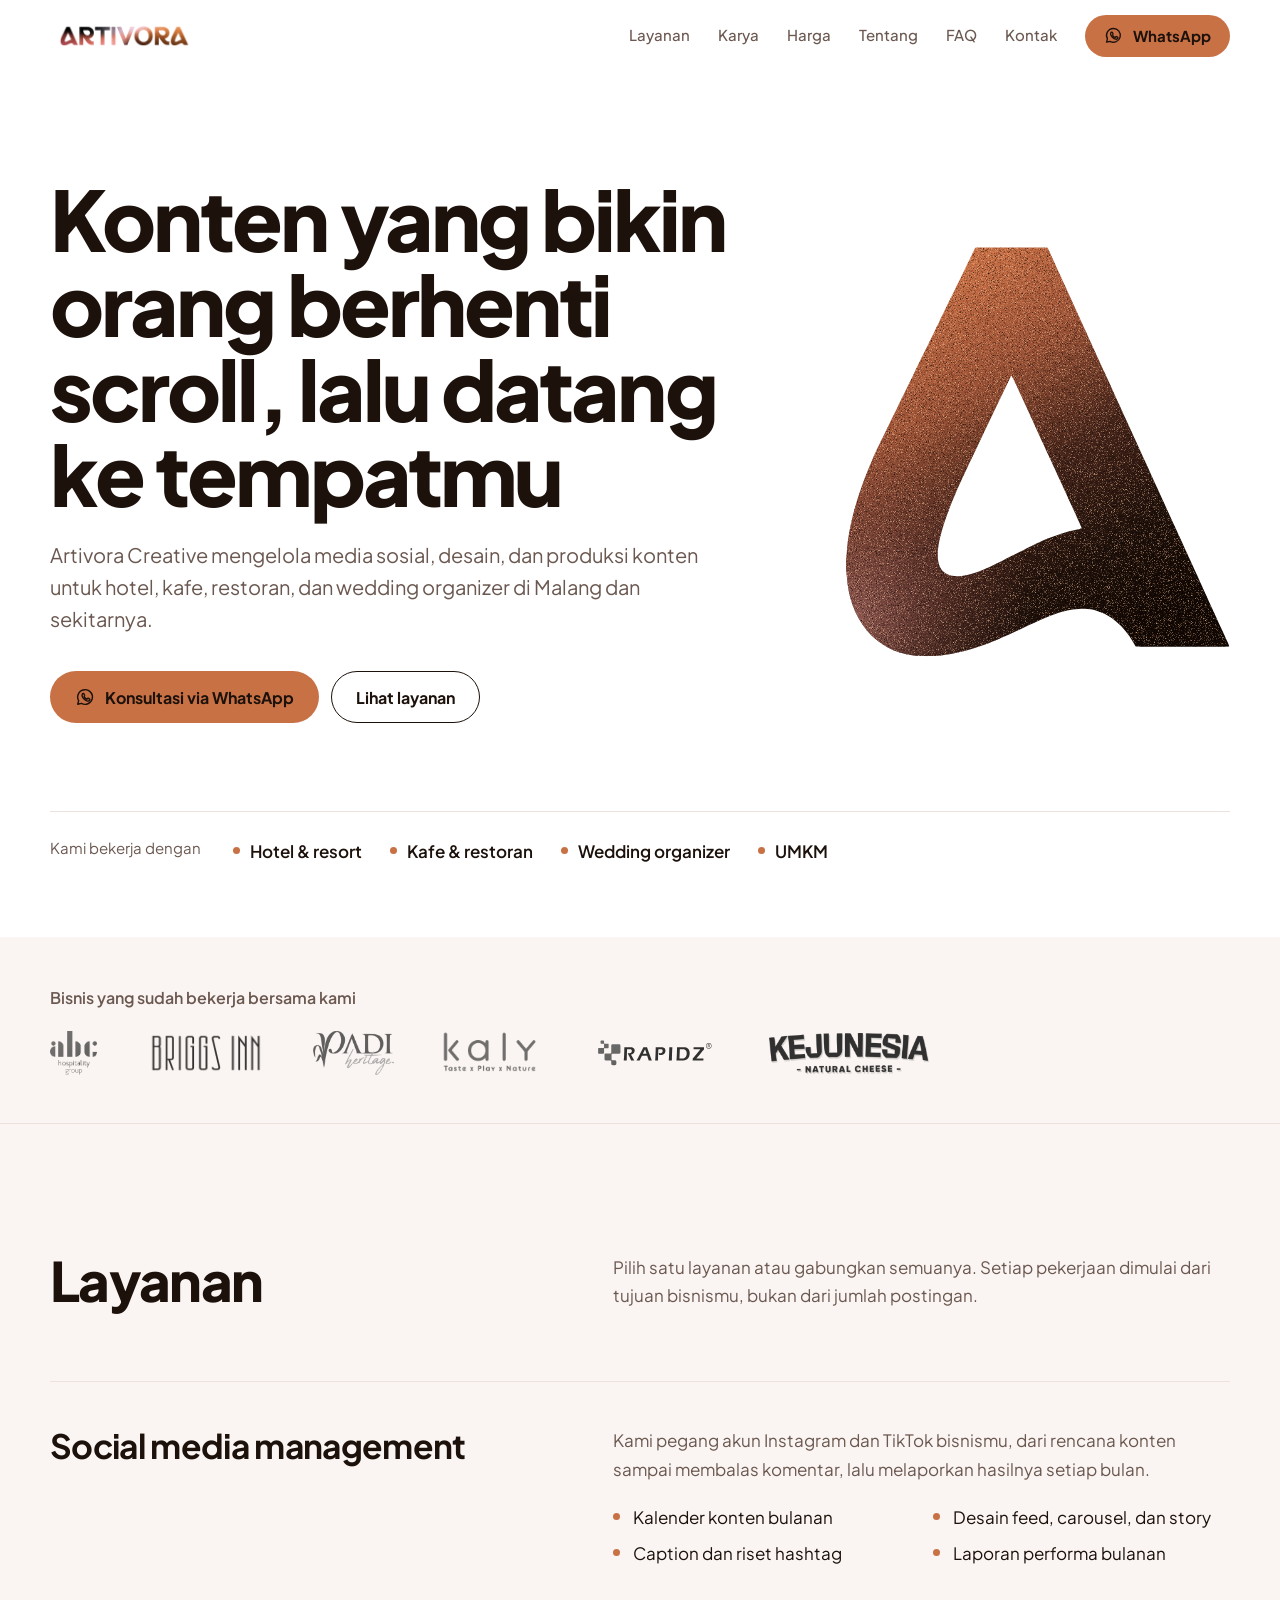
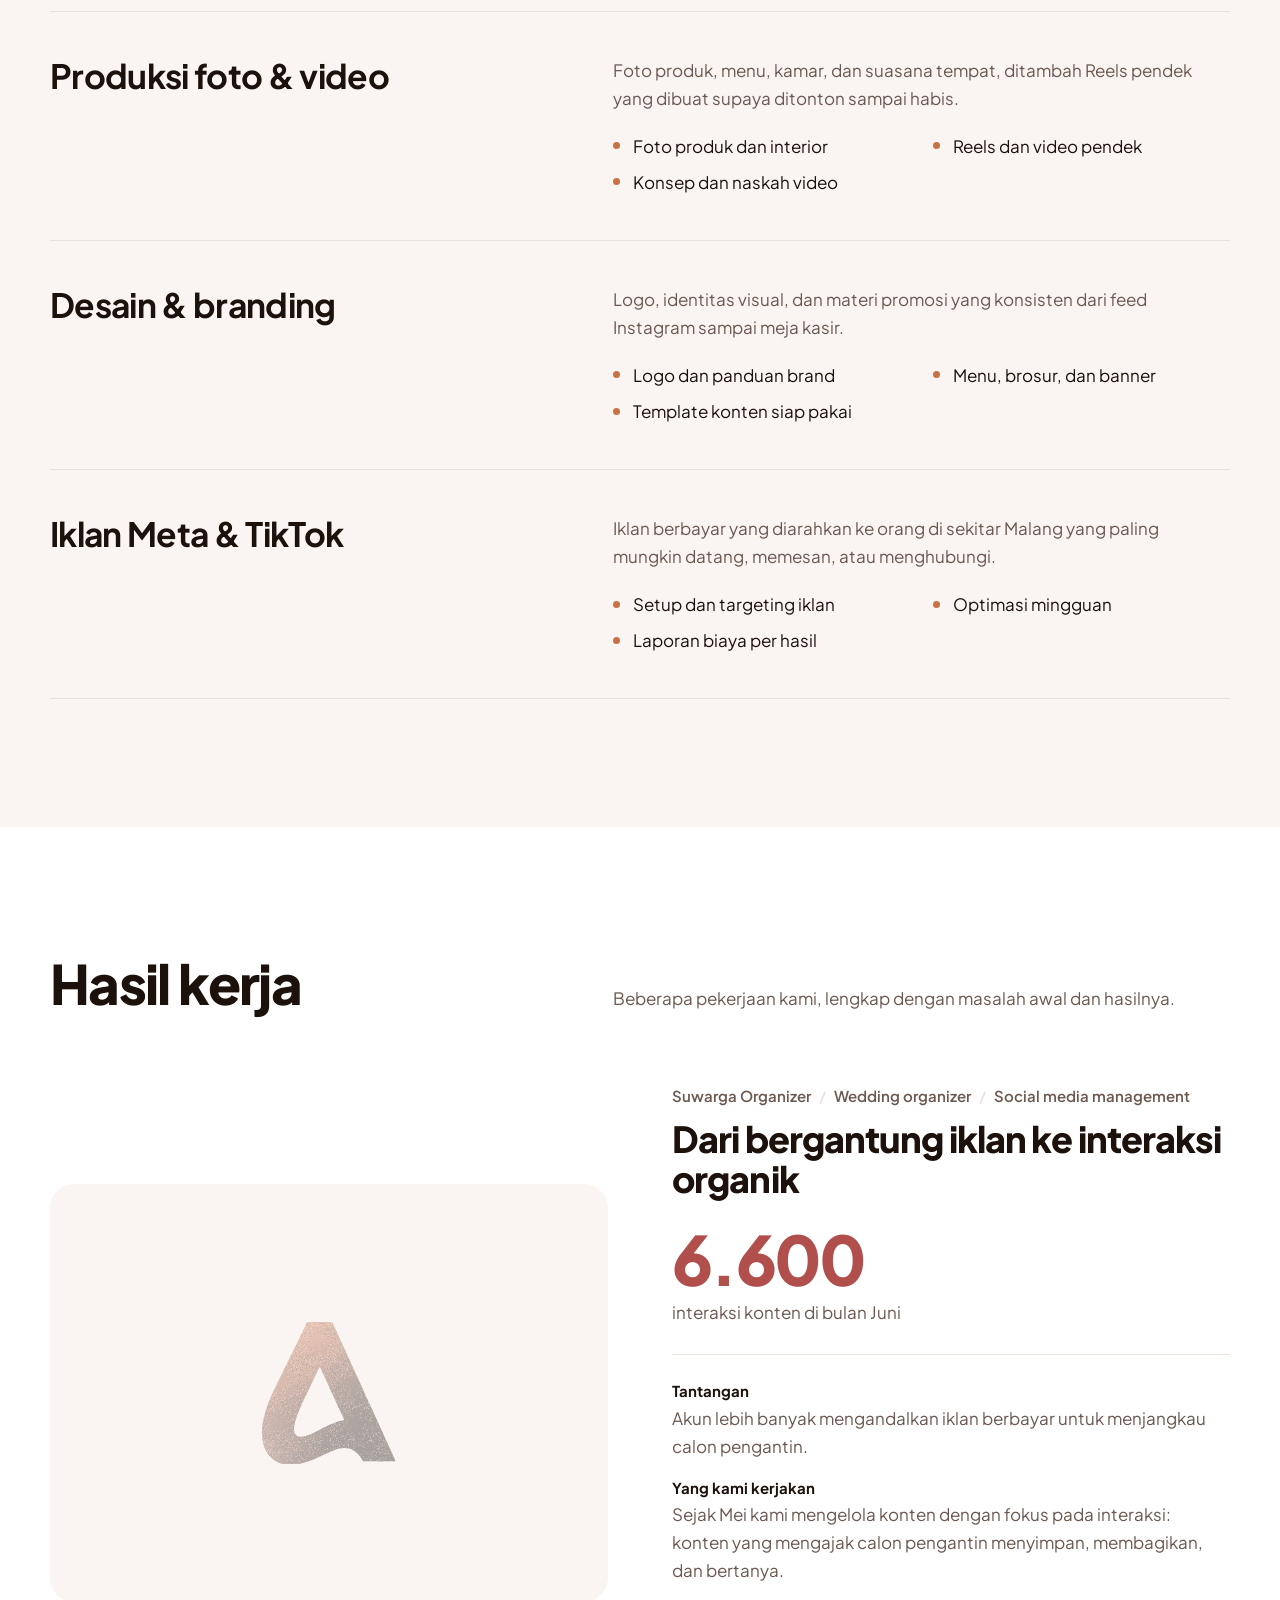
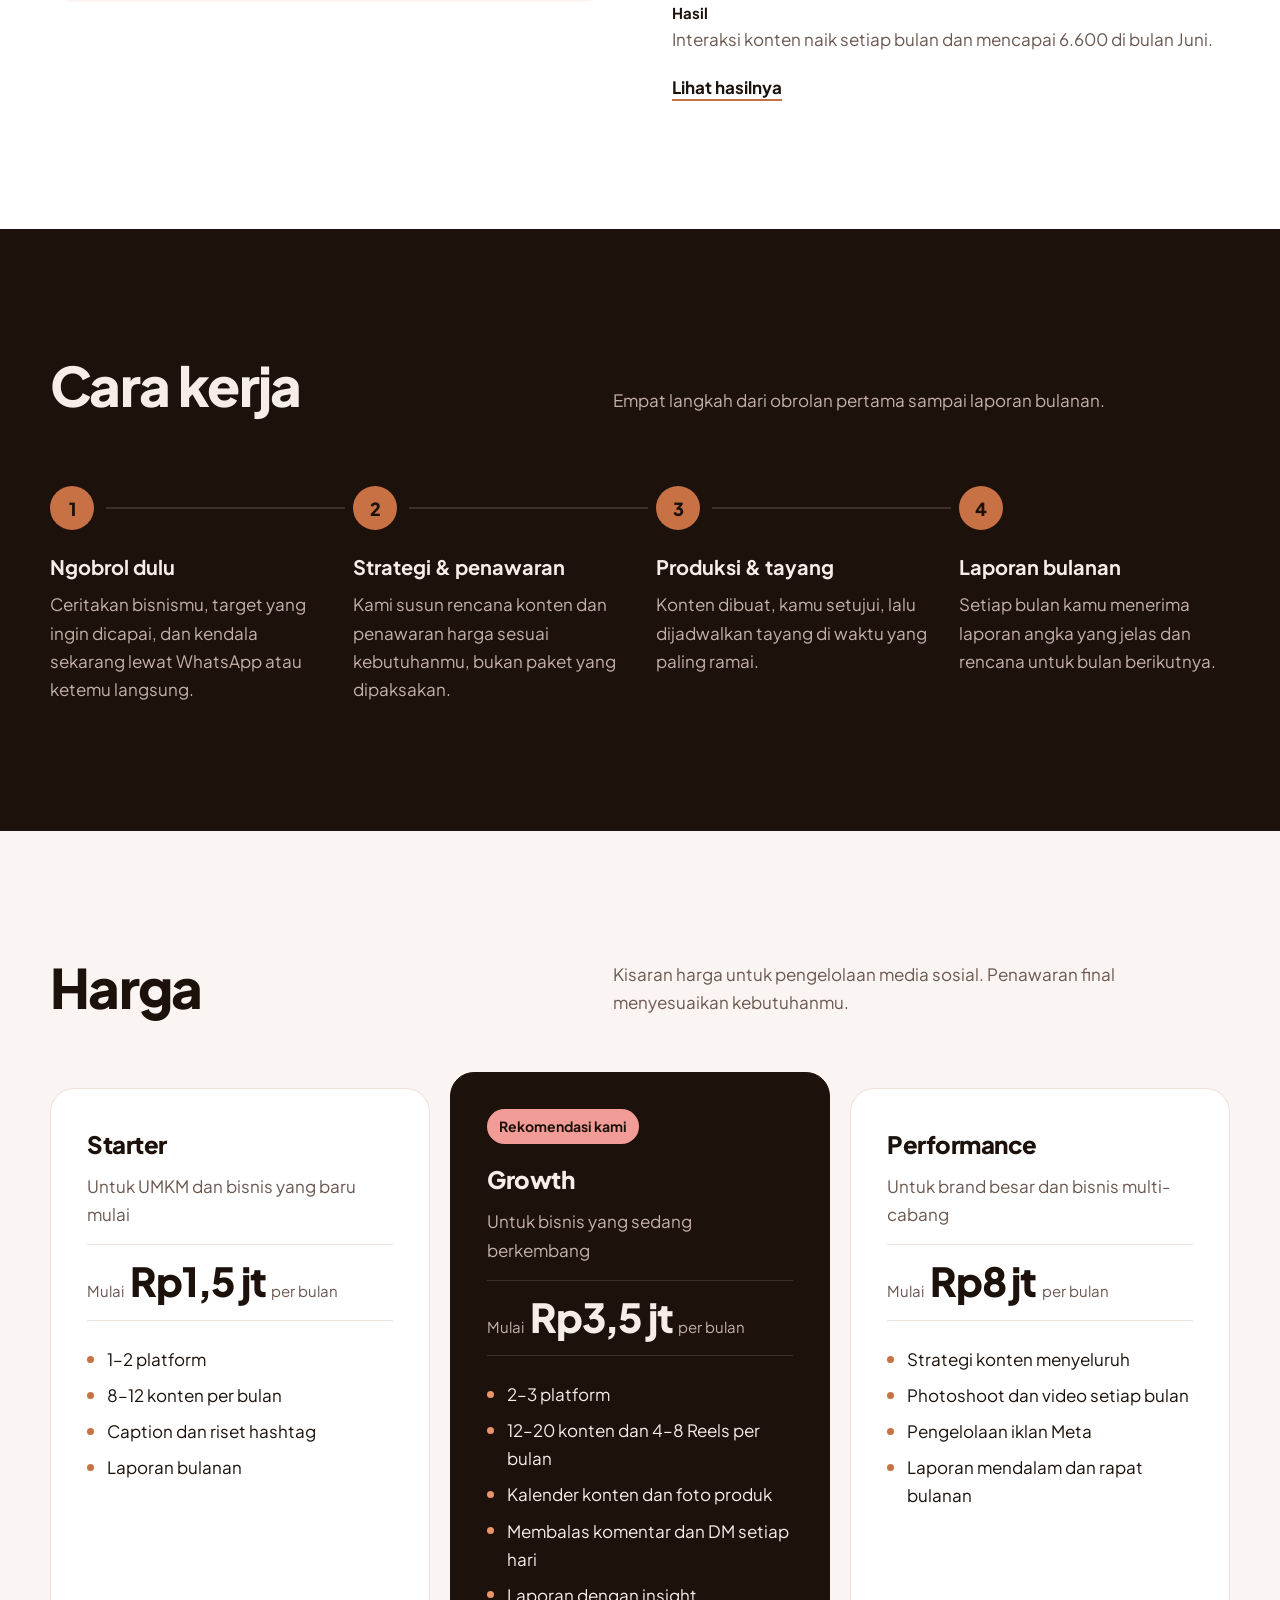
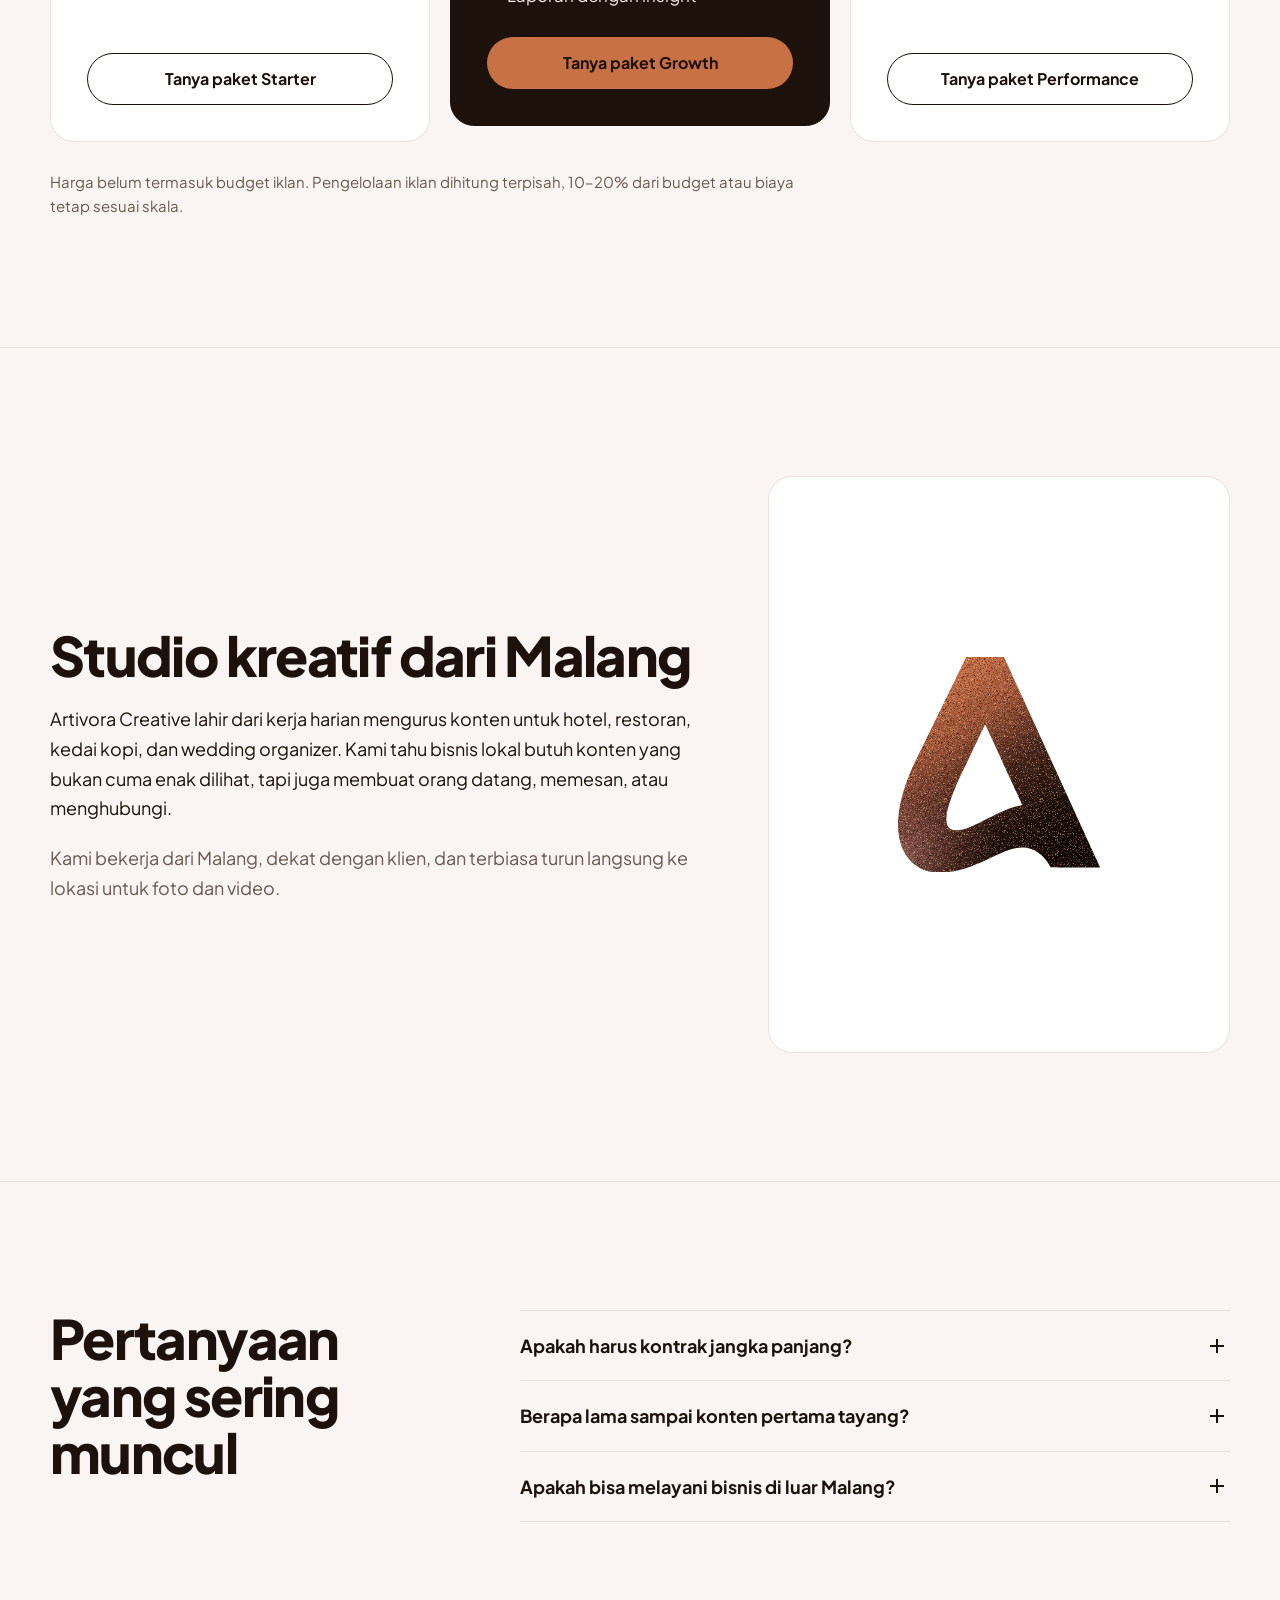
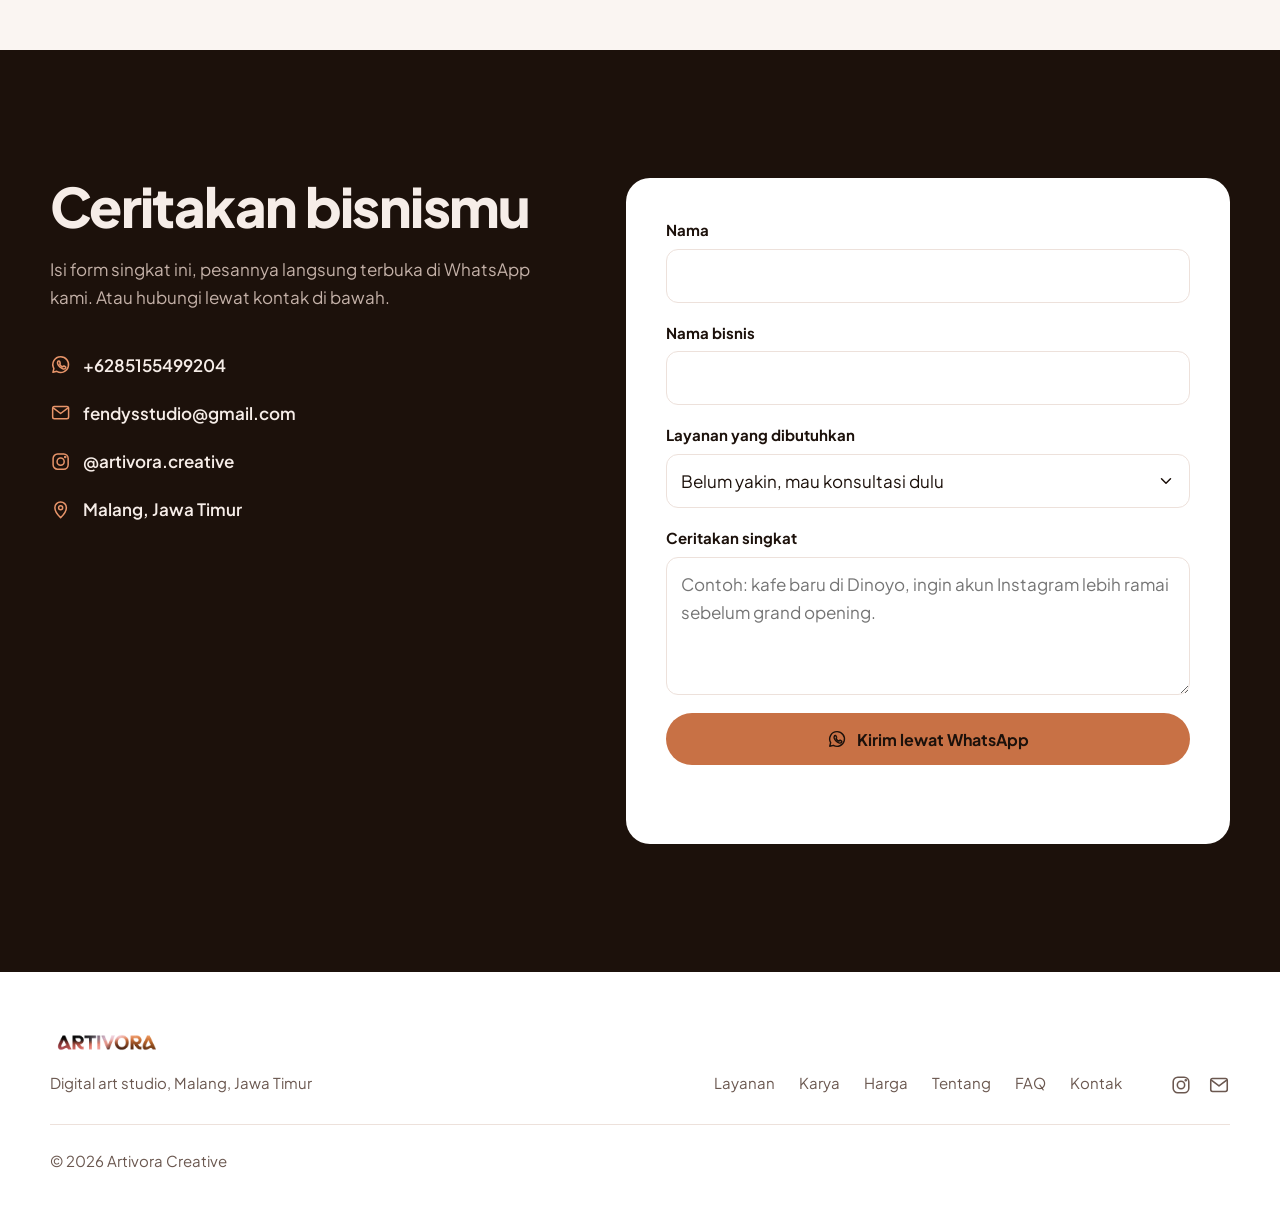
==== commit 3ea320c3: "Update isi website lewat admin (+1 gambar)" ====
--- a/index.html
+++ b/index.html
@@ -24,7 +24,7 @@
 <body>
 <a class="skip-link" href="#main">Langsung ke isi</a>
 <svg class="brand-defs" width="0" height="0" aria-hidden="true" focusable="false"><defs><linearGradient id="aa-g" gradientUnits="userSpaceOnUse" x1="140" y1="0" x2="440" y2="440"><stop offset="0" stop-color="#D07447"/><stop offset=".3" stop-color="#9C5236"/><stop offset=".56" stop-color="#45241A"/><stop offset=".8" stop-color="#1E100A"/><stop offset="1" stop-color="#120804"/></linearGradient><radialGradient id="aa-r" gradientUnits="userSpaceOnUse" cx="0" cy="480" r="240"><stop offset="0" stop-color="#B0706A" stop-opacity=".75"/><stop offset=".6" stop-color="#8A4E46" stop-opacity=".3"/><stop offset="1" stop-color="#8A4E46" stop-opacity="0"/></radialGradient><filter id="aa-grain" x="0" y="0" width="100%" height="100%" color-interpolation-filters="sRGB"><feTurbulence type="fractalNoise" baseFrequency="1.1" numOctaves="2" seed="7" stitchTiles="stitch" result="n"/><feColorMatrix in="n" type="matrix" values="0 0 0 0 1 0 0 0 0 .8 0 0 0 0 .64 0 0 0 2.2 -1.22" result="l"/><feColorMatrix in="n" type="matrix" values="0 0 0 0 0 0 0 0 0 0 0 0 0 0 0 0 0 0 -2.2 .98" result="k"/><feComposite in="l" in2="SourceAlpha" operator="in" result="l2"/><feComposite in="k" in2="SourceAlpha" operator="in" result="k2"/><feMerge><feMergeNode in="SourceGraphic"/><feMergeNode in="l2"/><feMergeNode in="k2"/></feMerge></filter><symbol id="artivora-a" viewBox="0 0 490 522"><g filter="url(#aa-grain)"><path d="M89.1 521.6 C88.7 521.4 87.3 521.1 86.1 521 C37.7 515 4.7 475.7 1 419.6 C0.9 417.6 0.6 414.9 0.4 413.7 C-0.1 410.8 -0.1 399.5 0.4 396.6 C0.6 395.4 0.9 392.6 1 390.2 C3 356.4 14.9 313.2 34.2 269.7 C38.6 259.8 40.2 256.6 56.4 223.2 C58 220 60.2 215.6 61.3 213.4 C62.3 211.2 64.6 206.5 66.3 203 C68 199.5 72.8 189.7 77 181.1 C81.2 172.6 85.9 162.9 87.5 159.6 C89.1 156.3 93.8 146.7 98 138.1 C102.2 129.6 106.9 119.9 108.5 116.6 C110.1 113.3 114.8 103.7 119 95.1 C129.5 73.5 131.4 69.7 140.1 51.9 C144.4 43.2 148.9 33.9 150.3 31.1 C151.6 28.4 155.5 20.3 159 13.3 C162.4 6.2 165.2 0.3 165.2 0.2 C165.2 0.1 185.9 -0 211.1 -0 L256.9 -0 L257.5 1.2 C258.1 2.4 264.3 16.1 273 35.1 C275.5 40.6 278.4 47 279.5 49.4 C283 57.1 294.4 81.9 301 96.5 C307.4 110.5 318.6 135.1 322.5 143.6 C323.6 146 326.8 153 329.6 159.2 C332.5 165.5 335.4 171.9 336.1 173.5 C336.9 175.1 339.5 180.9 342 186.4 C344.5 191.9 347.4 198.3 348.5 200.6 C349.6 203 353.4 211.3 356.9 219.1 C360.5 227 366.4 239.8 370 247.7 C373.6 255.6 379.4 268.4 383 276.2 C386.6 284.1 392.4 296.9 396 304.8 C399.6 312.7 403.4 321 404.5 323.4 C406.6 328.1 419.6 356.4 426.5 371.6 C429 377 432.7 385.3 434.9 390.1 C445 412.1 452.3 428.1 454.5 433 C455.8 436 458.7 442.3 460.9 447.1 C465 456.1 476 480.2 480.6 490.2 C490 510.8 489.4 509.3 488.5 509.7 C487.5 510.3 370.4 510.1 369.8 509.6 C369.5 509.3 368.5 507.7 367.6 506 C352.2 477.3 326.2 460.1 300.1 461.4 C280.4 462.3 266.1 467 225.9 486 C200 498.2 191.9 501.8 178.4 506.9 C158.4 514.4 137.5 519.5 120.6 521 C119.1 521.1 117.3 521.4 116.6 521.6 C114.9 522.2 90.3 522.1 89.1 521.6 Z M149.9 419.3 C162.9 417.2 175 412.5 199.6 400.1 C245.8 376.9 247.4 376.1 258.4 371.6 C272.6 365.7 288.2 361.1 297.6 359.9 C299.6 359.6 300.5 359.3 300.6 358.6 C300.8 358 301.5 359.4 286.9 327.9 C283.3 320 279.2 311 275.7 303.3 C273.2 298 266.5 283.4 257.9 264.8 C256.7 262.1 255.2 258.7 254.5 257.2 C253.9 255.8 252 251.8 250.4 248.4 C248.9 244.9 245 236.6 241.9 229.8 C238.8 222.9 235 214.7 233.5 211.5 C232 208.3 229.5 202.8 227.9 199.4 C226.3 195.9 224.1 191 222.9 188.5 C221.8 186 218.9 179.7 216.5 174.5 C214.1 169.3 212 164.9 211.8 164.7 C211 163.9 210.5 164.4 209.2 167.2 C207.3 171.3 188.1 211.6 184 220.1 C179.3 230 173.7 241.8 169 251.6 C149.8 291.8 145.4 301.4 138.8 316.8 C118.5 364.4 112.5 394.2 120.4 409.2 C125 418 135.6 421.6 149.9 419.3 Z" fill="url(#aa-g)"/><path d="M89.1 521.6 C88.7 521.4 87.3 521.1 86.1 521 C37.7 515 4.7 475.7 1 419.6 C0.9 417.6 0.6 414.9 0.4 413.7 C-0.1 410.8 -0.1 399.5 0.4 396.6 C0.6 395.4 0.9 392.6 1 390.2 C3 356.4 14.9 313.2 34.2 269.7 C38.6 259.8 40.2 256.6 56.4 223.2 C58 220 60.2 215.6 61.3 213.4 C62.3 211.2 64.6 206.5 66.3 203 C68 199.5 72.8 189.7 77 181.1 C81.2 172.6 85.9 162.9 87.5 159.6 C89.1 156.3 93.8 146.7 98 138.1 C102.2 129.6 106.9 119.9 108.5 116.6 C110.1 113.3 114.8 103.7 119 95.1 C129.5 73.5 131.4 69.7 140.1 51.9 C144.4 43.2 148.9 33.9 150.3 31.1 C151.6 28.4 155.5 20.3 159 13.3 C162.4 6.2 165.2 0.3 165.2 0.2 C165.2 0.1 185.9 -0 211.1 -0 L256.9 -0 L257.5 1.2 C258.1 2.4 264.3 16.1 273 35.1 C275.5 40.6 278.4 47 279.5 49.4 C283 57.1 294.4 81.9 301 96.5 C307.4 110.5 318.6 135.1 322.5 143.6 C323.6 146 326.8 153 329.6 159.2 C332.5 165.5 335.4 171.9 336.1 173.5 C336.9 175.1 339.5 180.9 342 186.4 C344.5 191.9 347.4 198.3 348.5 200.6 C349.6 203 353.4 211.3 356.9 219.1 C360.5 227 366.4 239.8 370 247.7 C373.6 255.6 379.4 268.4 383 276.2 C386.6 284.1 392.4 296.9 396 304.8 C399.6 312.7 403.4 321 404.5 323.4 C406.6 328.1 419.6 356.4 426.5 371.6 C429 377 432.7 385.3 434.9 390.1 C445 412.1 452.3 428.1 454.5 433 C455.8 436 458.7 442.3 460.9 447.1 C465 456.1 476 480.2 480.6 490.2 C490 510.8 489.4 509.3 488.5 509.7 C487.5 510.3 370.4 510.1 369.8 509.6 C369.5 509.3 368.5 507.7 367.6 506 C352.2 477.3 326.2 460.1 300.1 461.4 C280.4 462.3 266.1 467 225.9 486 C200 498.2 191.9 501.8 178.4 506.9 C158.4 514.4 137.5 519.5 120.6 521 C119.1 521.1 117.3 521.4 116.6 521.6 C114.9 522.2 90.3 522.1 89.1 521.6 Z M149.9 419.3 C162.9 417.2 175 412.5 199.6 400.1 C245.8 376.9 247.4 376.1 258.4 371.6 C272.6 365.7 288.2 361.1 297.6 359.9 C299.6 359.6 300.5 359.3 300.6 358.6 C300.8 358 301.5 359.4 286.9 327.9 C283.3 320 279.2 311 275.7 303.3 C273.2 298 266.5 283.4 257.9 264.8 C256.7 262.1 255.2 258.7 254.5 257.2 C253.9 255.8 252 251.8 250.4 248.4 C248.9 244.9 245 236.6 241.9 229.8 C238.8 222.9 235 214.7 233.5 211.5 C232 208.3 229.5 202.8 227.9 199.4 C226.3 195.9 224.1 191 222.9 188.5 C221.8 186 218.9 179.7 216.5 174.5 C214.1 169.3 212 164.9 211.8 164.7 C211 163.9 210.5 164.4 209.2 167.2 C207.3 171.3 188.1 211.6 184 220.1 C179.3 230 173.7 241.8 169 251.6 C149.8 291.8 145.4 301.4 138.8 316.8 C118.5 364.4 112.5 394.2 120.4 409.2 C125 418 135.6 421.6 149.9 419.3 Z" fill="url(#aa-r)"/></g></symbol></defs></svg>
-<header class="site-header" data-header><div class="wrap header-inner"><a class="logo" href="#top" aria-label="Artivora Creative"><img class="logo-img" src="assets/uploads/logo-a-vertikal-mvs53xvx.webp" alt="Artivora Creative"></a><nav class="nav" aria-label="Navigasi utama"><button class="nav-toggle" type="button" aria-expanded="false" aria-controls="nav-menu" data-nav-toggle><span class="nav-toggle-bars" aria-hidden="true"></span><span class="sr-only">Buka menu</span></button><div class="nav-menu" id="nav-menu" data-nav-menu><ul class="nav-links"><li><a href="#layanan">Layanan</a></li><li><a href="#karya">Karya</a></li><li><a href="#harga">Harga</a></li><li><a href="#tentang">Tentang</a></li><li><a href="#faq">FAQ</a></li><li><a href="#kontak">Kontak</a></li></ul><a class="btn btn-primary btn-small" href="https://wa.me/6285155499204?text=Halo%20Artivora%2C%20saya%20mau%20konsultasi%20soal%20media%20sosial%20bisnis%20saya." target="_blank" rel="noopener"><svg class="icon" viewBox="0 0 24 24" fill="none" stroke="currentColor" stroke-width="1.7" stroke-linecap="round" stroke-linejoin="round" aria-hidden="true" focusable="false"><path d="M12 3.2a8.8 8.8 0 0 0-7.6 13.2L3.3 20.7l4.4-1.1A8.8 8.8 0 1 0 12 3.2Z"/><path d="M8.9 8.3c.2-.5.5-.5.8-.5h.5c.2 0 .4 0 .6.5l.7 1.7c.1.2.1.4 0 .6l-.4.6c-.1.2-.2.3 0 .6.4.7 1 1.4 1.7 1.9.6.4 1 .6 1.3.7.2.1.4 0 .5-.1l.6-.7c.2-.2.3-.2.6-.1l1.6.8c.3.1.4.2.4.4 0 .3 0 1.1-.6 1.6-.5.5-1.4.8-2.2.6-1.2-.3-2.6-1-3.9-2.2-1.4-1.3-2.2-2.7-2.5-3.7-.3-1-.1-1.9.3-2.5Z"/></svg><span>WhatsApp</span></a></div></nav></div></header><main id="main"><section class="hero" id="top" aria-labelledby="hero-title"><div class="hero-art" aria-hidden="true"><svg class="hero-mark" viewBox="0 0 490 522" aria-hidden="true" focusable="false"><use href="#artivora-a"/></svg></div><div class="wrap hero-inner"><h1 id="hero-title" class="hero-title">Konten yang bikin orang berhenti scroll, lalu datang ke tempatmu</h1><p class="hero-sub">Artivora Creative mengelola media sosial, desain, dan produksi konten untuk hotel, kafe, restoran, dan wedding organizer di Malang dan sekitarnya.</p><div class="hero-actions"><a class="btn btn-primary" href="https://wa.me/6285155499204?text=Halo%20Artivora%2C%20saya%20mau%20konsultasi%20soal%20media%20sosial%20bisnis%20saya." target="_blank" rel="noopener"><svg class="icon" viewBox="0 0 24 24" fill="none" stroke="currentColor" stroke-width="1.7" stroke-linecap="round" stroke-linejoin="round" aria-hidden="true" focusable="false"><path d="M12 3.2a8.8 8.8 0 0 0-7.6 13.2L3.3 20.7l4.4-1.1A8.8 8.8 0 1 0 12 3.2Z"/><path d="M8.9 8.3c.2-.5.5-.5.8-.5h.5c.2 0 .4 0 .6.5l.7 1.7c.1.2.1.4 0 .6l-.4.6c-.1.2-.2.3 0 .6.4.7 1 1.4 1.7 1.9.6.4 1 .6 1.3.7.2.1.4 0 .5-.1l.6-.7c.2-.2.3-.2.6-.1l1.6.8c.3.1.4.2.4.4 0 .3 0 1.1-.6 1.6-.5.5-1.4.8-2.2.6-1.2-.3-2.6-1-3.9-2.2-1.4-1.3-2.2-2.7-2.5-3.7-.3-1-.1-1.9.3-2.5Z"/></svg><span>Konsultasi via WhatsApp</span></a><a class="btn btn-outline" href="#layanan">Lihat layanan</a></div><div class="hero-industries"><p class="hero-industries-label">Kami bekerja dengan</p><ul><li>Hotel &amp; resort</li><li>Kafe &amp; restoran</li><li>Wedding organizer</li><li>UMKM</li></ul></div></div></section><section class="section clients" id="klien" aria-labelledby="klien-title"><div class="wrap"><h2 class="clients-title" id="klien-title">Bisnis yang sudah bekerja bersama kami</h2><ul class="clients-list"><li><img src="assets/uploads/abc-icon-blue-mvs5259b.webp" alt="ABC Hospitality Group" loading="lazy"></li><li><img src="assets/uploads/2021-logo-briggsartboard-1-copy-mvs51q9r.webp" alt="Briggs Inn" loading="lazy"></li><li><img src="assets/uploads/logo-padi-2021-1-mvs510jg.webp" alt="Padi Heritage Resort" loading="lazy"></li><li><img src="assets/uploads/logo-logo-text-with-slogan-green-mvs50j3r.webp" alt="Kaly Eatery" loading="lazy"></li><li><img src="assets/uploads/logo-01-mvs504wo.svg" alt="Rapidz" loading="lazy"></li><li><img src="assets/uploads/logo-kejunesia-mvs4zdcg.webp" alt="Kejunesia" loading="lazy"></li></ul></div></section><section class="section services" id="layanan" aria-labelledby="layanan-title"><div class="wrap"><header class="section-head"><h2 id="layanan-title">Layanan</h2><p class="section-intro">Pilih satu layanan atau gabungkan semuanya. Setiap pekerjaan dimulai dari tujuan bisnismu, bukan dari jumlah postingan.</p></header><ul class="service-list"><li class="service"><h3 class="service-title">Social media management</h3><div class="service-body"><p>Kami pegang akun Instagram dan TikTok bisnismu, dari rencana konten sampai membalas komentar, lalu melaporkan hasilnya setiap bulan.</p><ul class="dot-list"><li>Kalender konten bulanan</li><li>Desain feed, carousel, dan story</li><li>Caption dan riset hashtag</li><li>Laporan performa bulanan</li></ul></div></li><li class="service"><h3 class="service-title">Produksi foto &amp; video</h3><div class="service-body"><p>Foto produk, menu, kamar, dan suasana tempat, ditambah Reels pendek yang dibuat supaya ditonton sampai habis.</p><ul class="dot-list"><li>Foto produk dan interior</li><li>Reels dan video pendek</li><li>Konsep dan naskah video</li></ul></div></li><li class="service"><h3 class="service-title">Desain &amp; branding</h3><div class="service-body"><p>Logo, identitas visual, dan materi promosi yang konsisten dari feed Instagram sampai meja kasir.</p><ul class="dot-list"><li>Logo dan panduan brand</li><li>Menu, brosur, dan banner</li><li>Template konten siap pakai</li></ul></div></li><li class="service"><h3 class="service-title">Iklan Meta &amp; TikTok</h3><div class="service-body"><p>Iklan berbayar yang diarahkan ke orang di sekitar Malang yang paling mungkin datang, memesan, atau menghubungi.</p><ul class="dot-list"><li>Setup dan targeting iklan</li><li>Optimasi mingguan</li><li>Laporan biaya per hasil</li></ul></div></li></ul></div></section><section class="section work-section" id="karya" aria-labelledby="karya-title"><div class="wrap"><header class="section-head"><h2 id="karya-title">Hasil kerja</h2><p class="section-intro">Beberapa pekerjaan kami, lengkap dengan masalah awal dan hasilnya.</p></header><div class="work-list"><article class="work"><div class="work-media"><svg class="work-media-mark" viewBox="0 0 490 522" aria-hidden="true" focusable="false"><use href="#artivora-a"/></svg></div><div class="work-text"><p class="work-meta">Suwarga Organizer<span aria-hidden="true">/</span>Wedding organizer<span aria-hidden="true">/</span>Social media management</p><h3 class="work-title">Dari bergantung iklan ke interaksi organik</h3><p class="work-metric"><strong>6.600</strong><span>interaksi konten di bulan Juni</span></p><dl class="work-story"><div><dt>Tantangan</dt><dd>Akun lebih banyak mengandalkan iklan berbayar untuk menjangkau calon pengantin.</dd></div><div><dt>Yang kami kerjakan</dt><dd>Sejak Mei kami mengelola konten dengan fokus pada interaksi: konten yang mengajak calon pengantin menyimpan, membagikan, dan bertanya.</dd></div><div><dt>Hasil</dt><dd>Interaksi konten naik setiap bulan dan mencapai 6.600 di bulan Juni.</dd></div></dl><a class="text-link" href="https://www.instagram.com/suwarga.organizer/" target="_blank" rel="noopener">Lihat hasilnya</a></div></article></div></div></section><section class="section process" id="cara-kerja" aria-labelledby="cara-kerja-title"><div class="wrap"><header class="section-head"><h2 id="cara-kerja-title">Cara kerja</h2><p class="section-intro">Empat langkah dari obrolan pertama sampai laporan bulanan.</p></header><ol class="steps"><li class="step"><span class="step-num" aria-hidden="true">1</span><h3>Ngobrol dulu</h3><p>Ceritakan bisnismu, target yang ingin dicapai, dan kendala sekarang lewat WhatsApp atau ketemu langsung.</p></li><li class="step"><span class="step-num" aria-hidden="true">2</span><h3>Strategi &amp; penawaran</h3><p>Kami susun rencana konten dan penawaran harga sesuai kebutuhanmu, bukan paket yang dipaksakan.</p></li><li class="step"><span class="step-num" aria-hidden="true">3</span><h3>Produksi &amp; tayang</h3><p>Konten dibuat, kamu setujui, lalu dijadwalkan tayang di waktu yang paling ramai.</p></li><li class="step"><span class="step-num" aria-hidden="true">4</span><h3>Laporan bulanan</h3><p>Setiap bulan kamu menerima laporan angka yang jelas dan rencana untuk bulan berikutnya.</p></li></ol></div></section><section class="section pricing" id="harga" aria-labelledby="harga-title"><div class="wrap"><header class="section-head"><h2 id="harga-title">Harga</h2><p class="section-intro">Kisaran harga untuk pengelolaan media sosial. Penawaran final menyesuaikan kebutuhanmu.</p></header><div class="tiers"><article class="tier"><h3 class="tier-name">Starter</h3><p class="tier-audience">Untuk UMKM dan bisnis yang baru mulai</p><p class="tier-price"><span class="tier-from">Mulai</span> <strong>Rp1,5 jt</strong> <span class="tier-period">per bulan</span></p><ul class="dot-list"><li>1–2 platform</li><li>8–12 konten per bulan</li><li>Caption dan riset hashtag</li><li>Laporan bulanan</li></ul><a class="btn btn-outline" href="https://wa.me/6285155499204?text=Halo%20Artivora%2C%20saya%20tertarik%20dengan%20paket%20Starter." target="_blank" rel="noopener">Tanya paket Starter</a></article><article class="tier tier-featured"><p class="tier-badge">Rekomendasi kami</p><h3 class="tier-name">Growth</h3><p class="tier-audience">Untuk bisnis yang sedang berkembang</p><p class="tier-price"><span class="tier-from">Mulai</span> <strong>Rp3,5 jt</strong> <span class="tier-period">per bulan</span></p><ul class="dot-list"><li>2–3 platform</li><li>12–20 konten dan 4–8 Reels per bulan</li><li>Kalender konten dan foto produk</li><li>Membalas komentar dan DM setiap hari</li><li>Laporan dengan insight</li></ul><a class="btn btn-primary" href="https://wa.me/6285155499204?text=Halo%20Artivora%2C%20saya%20tertarik%20dengan%20paket%20Growth." target="_blank" rel="noopener">Tanya paket Growth</a></article><article class="tier"><h3 class="tier-name">Performance</h3><p class="tier-audience">Untuk brand besar dan bisnis multi-cabang</p><p class="tier-price"><span class="tier-from">Mulai</span> <strong>Rp8 jt</strong> <span class="tier-period">per bulan</span></p><ul class="dot-list"><li>Strategi konten menyeluruh</li><li>Photoshoot dan video setiap bulan</li><li>Pengelolaan iklan Meta</li><li>Laporan mendalam dan rapat bulanan</li></ul><a class="btn btn-outline" href="https://wa.me/6285155499204?text=Halo%20Artivora%2C%20saya%20tertarik%20dengan%20paket%20Performance." target="_blank" rel="noopener">Tanya paket Performance</a></article></div><p class="pricing-note">Harga belum termasuk budget iklan. Pengelolaan iklan dihitung terpisah, 10–20% dari budget atau biaya tetap sesuai skala.</p></div></section><section class="section about" id="tentang" aria-labelledby="tentang-title"><div class="wrap"><div class="about-grid"><div class="about-text"><h2 id="tentang-title">Studio kreatif dari Malang</h2><p>Artivora Creative lahir dari kerja harian mengurus konten untuk hotel, restoran, kedai kopi, dan wedding organizer. Kami tahu bisnis lokal butuh konten yang bukan cuma enak dilihat, tapi juga membuat orang datang, memesan, atau menghubungi.</p><p>Kami bekerja dari Malang, dekat dengan klien, dan terbiasa turun langsung ke lokasi untuk foto dan video.</p></div><div class="about-media"><svg class="about-mark" viewBox="0 0 490 522" aria-hidden="true" focusable="false"><use href="#artivora-a"/></svg></div></div></div></section><section class="section faq" id="faq" aria-labelledby="faq-title"><div class="wrap faq-grid"><h2 id="faq-title">Pertanyaan yang sering muncul</h2><div class="faq-list"><details class="faq-item"><summary>Apakah harus kontrak jangka panjang?</summary><div class="faq-answer"><p>Tulis kebijakan kontrak Artivora di sini, misalnya minimal 3 bulan atau bisa per bulan.</p></div></details><details class="faq-item"><summary>Berapa lama sampai konten pertama tayang?</summary><div class="faq-answer"><p>Tulis estimasi waktu dari brief disepakati sampai konten pertama tayang.</p></div></details><details class="faq-item"><summary>Apakah bisa melayani bisnis di luar Malang?</summary><div class="faq-answer"><p>Tulis area layanan Artivora, termasuk apakah melayani klien jarak jauh.</p></div></details></div></div></section><section class="section contact" id="kontak" aria-labelledby="kontak-title"><div class="wrap contact-grid"><div class="contact-info"><h2 id="kontak-title">Ceritakan bisnismu</h2><p class="section-intro">Isi form singkat ini, pesannya langsung terbuka di WhatsApp kami. Atau hubungi lewat kontak di bawah.</p><ul class="contact-direct"><li><a href="https://wa.me/6285155499204?text=Halo%20Artivora%2C%20saya%20mau%20konsultasi%20soal%20media%20sosial%20bisnis%20saya." target="_blank" rel="noopener"><svg class="icon" viewBox="0 0 24 24" fill="none" stroke="currentColor" stroke-width="1.7" stroke-linecap="round" stroke-linejoin="round" aria-hidden="true" focusable="false"><path d="M12 3.2a8.8 8.8 0 0 0-7.6 13.2L3.3 20.7l4.4-1.1A8.8 8.8 0 1 0 12 3.2Z"/><path d="M8.9 8.3c.2-.5.5-.5.8-.5h.5c.2 0 .4 0 .6.5l.7 1.7c.1.2.1.4 0 .6l-.4.6c-.1.2-.2.3 0 .6.4.7 1 1.4 1.7 1.9.6.4 1 .6 1.3.7.2.1.4 0 .5-.1l.6-.7c.2-.2.3-.2.6-.1l1.6.8c.3.1.4.2.4.4 0 .3 0 1.1-.6 1.6-.5.5-1.4.8-2.2.6-1.2-.3-2.6-1-3.9-2.2-1.4-1.3-2.2-2.7-2.5-3.7-.3-1-.1-1.9.3-2.5Z"/></svg><span>+6285155499204</span></a></li><li><a href="mailto:fendysstudio@gmail.com"><svg class="icon" viewBox="0 0 24 24" fill="none" stroke="currentColor" stroke-width="1.7" stroke-linecap="round" stroke-linejoin="round" aria-hidden="true" focusable="false"><rect x="3" y="5" width="18" height="14" rx="2"/><path d="m4 7 8 6 8-6"/></svg><span>fendysstudio@gmail.com</span></a></li><li><a href="https://instagram.com/artivora.creative" target="_blank" rel="noopener"><svg class="icon" viewBox="0 0 24 24" fill="none" stroke="currentColor" stroke-width="1.7" stroke-linecap="round" stroke-linejoin="round" aria-hidden="true" focusable="false"><rect x="3.5" y="3.5" width="17" height="17" rx="5"/><circle cx="12" cy="12" r="4"/><circle cx="17.2" cy="6.8" r=".6" fill="currentColor"/></svg><span>@artivora.creative</span></a></li><li><span class="contact-plain"><svg class="icon" viewBox="0 0 24 24" fill="none" stroke="currentColor" stroke-width="1.7" stroke-linecap="round" stroke-linejoin="round" aria-hidden="true" focusable="false"><path d="M12 21s-6.5-6.1-6.5-11.2a6.5 6.5 0 0 1 13 0C18.5 14.9 12 21 12 21Z"/><circle cx="12" cy="9.8" r="2.3"/></svg><span>Malang, Jawa Timur</span></span></li></ul></div><form class="contact-form" data-wa-form data-wa="6285155499204" data-email="fendysstudio@gmail.com" novalidate><div class="field"><label for="f-name">Nama</label><input id="f-name" name="name" autocomplete="name" required></div><div class="field"><label for="f-business">Nama bisnis</label><input id="f-business" name="business" autocomplete="organization"></div><div class="field"><label for="f-service">Layanan yang dibutuhkan</label><select id="f-service" name="service"><option value="">Belum yakin, mau konsultasi dulu</option><option>Social media management</option><option>Produksi foto &amp; video</option><option>Desain &amp; branding</option><option>Iklan Meta &amp; TikTok</option></select></div><div class="field"><label for="f-message">Ceritakan singkat</label><textarea id="f-message" name="message" rows="4" placeholder="Contoh: kafe baru di Dinoyo, ingin akun Instagram lebih ramai sebelum grand opening."></textarea></div><button class="btn btn-primary btn-block" type="submit"><svg class="icon" viewBox="0 0 24 24" fill="none" stroke="currentColor" stroke-width="1.7" stroke-linecap="round" stroke-linejoin="round" aria-hidden="true" focusable="false"><path d="M12 3.2a8.8 8.8 0 0 0-7.6 13.2L3.3 20.7l4.4-1.1A8.8 8.8 0 1 0 12 3.2Z"/><path d="M8.9 8.3c.2-.5.5-.5.8-.5h.5c.2 0 .4 0 .6.5l.7 1.7c.1.2.1.4 0 .6l-.4.6c-.1.2-.2.3 0 .6.4.7 1 1.4 1.7 1.9.6.4 1 .6 1.3.7.2.1.4 0 .5-.1l.6-.7c.2-.2.3-.2.6-.1l1.6.8c.3.1.4.2.4.4 0 .3 0 1.1-.6 1.6-.5.5-1.4.8-2.2.6-1.2-.3-2.6-1-3.9-2.2-1.4-1.3-2.2-2.7-2.5-3.7-.3-1-.1-1.9.3-2.5Z"/></svg><span>Kirim lewat WhatsApp</span></button><p class="form-status" role="status" data-form-status></p></form></div></section></main><footer class="site-footer"><div class="wrap footer-inner"><div class="footer-brand"><a class="footer-logo" href="#top"><img src="assets/uploads/logo-a-vertikal-mvs53xvx.webp" alt="Artivora Creative" loading="lazy"></a><p>Digital art studio, Malang, Jawa Timur</p></div><ul class="footer-links"><li><a href="#layanan">Layanan</a></li><li><a href="#karya">Karya</a></li><li><a href="#harga">Harga</a></li><li><a href="#tentang">Tentang</a></li><li><a href="#faq">FAQ</a></li><li><a href="#kontak">Kontak</a></li></ul><ul class="footer-social"><li><a href="https://instagram.com/artivora.creative" target="_blank" rel="noopener" aria-label="Instagram"><svg class="icon" viewBox="0 0 24 24" fill="none" stroke="currentColor" stroke-width="1.7" stroke-linecap="round" stroke-linejoin="round" aria-hidden="true" focusable="false"><rect x="3.5" y="3.5" width="17" height="17" rx="5"/><circle cx="12" cy="12" r="4"/><circle cx="17.2" cy="6.8" r=".6" fill="currentColor"/></svg></a></li><li><a href="mailto:fendysstudio@gmail.com" aria-label="Email"><svg class="icon" viewBox="0 0 24 24" fill="none" stroke="currentColor" stroke-width="1.7" stroke-linecap="round" stroke-linejoin="round" aria-hidden="true" focusable="false"><rect x="3" y="5" width="18" height="14" rx="2"/><path d="m4 7 8 6 8-6"/></svg></a></li></ul><p class="footer-copy">© 2026 Artivora Creative</p></div></footer><a class="wa-float" href="https://wa.me/6285155499204?text=Halo%20Artivora%2C%20saya%20mau%20konsultasi%20soal%20media%20sosial%20bisnis%20saya." target="_blank" rel="noopener" aria-label="Chat WhatsApp"><svg class="icon" viewBox="0 0 24 24" fill="none" stroke="currentColor" stroke-width="1.7" stroke-linecap="round" stroke-linejoin="round" aria-hidden="true" focusable="false"><path d="M12 3.2a8.8 8.8 0 0 0-7.6 13.2L3.3 20.7l4.4-1.1A8.8 8.8 0 1 0 12 3.2Z"/><path d="M8.9 8.3c.2-.5.5-.5.8-.5h.5c.2 0 .4 0 .6.5l.7 1.7c.1.2.1.4 0 .6l-.4.6c-.1.2-.2.3 0 .6.4.7 1 1.4 1.7 1.9.6.4 1 .6 1.3.7.2.1.4 0 .5-.1l.6-.7c.2-.2.3-.2.6-.1l1.6.8c.3.1.4.2.4.4 0 .3 0 1.1-.6 1.6-.5.5-1.4.8-2.2.6-1.2-.3-2.6-1-3.9-2.2-1.4-1.3-2.2-2.7-2.5-3.7-.3-1-.1-1.9.3-2.5Z"/></svg></a>
+<header class="site-header" data-header><div class="wrap header-inner"><a class="logo" href="#top" aria-label="Artivora Creative"><img class="logo-img" src="assets/uploads/logo-mvs5ajto.webp" alt="Artivora Creative"></a><nav class="nav" aria-label="Navigasi utama"><button class="nav-toggle" type="button" aria-expanded="false" aria-controls="nav-menu" data-nav-toggle><span class="nav-toggle-bars" aria-hidden="true"></span><span class="sr-only">Buka menu</span></button><div class="nav-menu" id="nav-menu" data-nav-menu><ul class="nav-links"><li><a href="#layanan">Layanan</a></li><li><a href="#karya">Karya</a></li><li><a href="#harga">Harga</a></li><li><a href="#tentang">Tentang</a></li><li><a href="#faq">FAQ</a></li><li><a href="#kontak">Kontak</a></li></ul><a class="btn btn-primary btn-small" href="https://wa.me/6285155499204?text=Halo%20Artivora%2C%20saya%20mau%20konsultasi%20soal%20media%20sosial%20bisnis%20saya." target="_blank" rel="noopener"><svg class="icon" viewBox="0 0 24 24" fill="none" stroke="currentColor" stroke-width="1.7" stroke-linecap="round" stroke-linejoin="round" aria-hidden="true" focusable="false"><path d="M12 3.2a8.8 8.8 0 0 0-7.6 13.2L3.3 20.7l4.4-1.1A8.8 8.8 0 1 0 12 3.2Z"/><path d="M8.9 8.3c.2-.5.5-.5.8-.5h.5c.2 0 .4 0 .6.5l.7 1.7c.1.2.1.4 0 .6l-.4.6c-.1.2-.2.3 0 .6.4.7 1 1.4 1.7 1.9.6.4 1 .6 1.3.7.2.1.4 0 .5-.1l.6-.7c.2-.2.3-.2.6-.1l1.6.8c.3.1.4.2.4.4 0 .3 0 1.1-.6 1.6-.5.5-1.4.8-2.2.6-1.2-.3-2.6-1-3.9-2.2-1.4-1.3-2.2-2.7-2.5-3.7-.3-1-.1-1.9.3-2.5Z"/></svg><span>WhatsApp</span></a></div></nav></div></header><main id="main"><section class="hero" id="top" aria-labelledby="hero-title"><div class="hero-art" aria-hidden="true"><svg class="hero-mark" viewBox="0 0 490 522" aria-hidden="true" focusable="false"><use href="#artivora-a"/></svg></div><div class="wrap hero-inner"><h1 id="hero-title" class="hero-title">Konten yang bikin orang berhenti scroll, lalu datang ke tempatmu</h1><p class="hero-sub">Artivora Creative mengelola media sosial, desain, dan produksi konten untuk hotel, kafe, restoran, dan wedding organizer di Malang dan sekitarnya.</p><div class="hero-actions"><a class="btn btn-primary" href="https://wa.me/6285155499204?text=Halo%20Artivora%2C%20saya%20mau%20konsultasi%20soal%20media%20sosial%20bisnis%20saya." target="_blank" rel="noopener"><svg class="icon" viewBox="0 0 24 24" fill="none" stroke="currentColor" stroke-width="1.7" stroke-linecap="round" stroke-linejoin="round" aria-hidden="true" focusable="false"><path d="M12 3.2a8.8 8.8 0 0 0-7.6 13.2L3.3 20.7l4.4-1.1A8.8 8.8 0 1 0 12 3.2Z"/><path d="M8.9 8.3c.2-.5.5-.5.8-.5h.5c.2 0 .4 0 .6.5l.7 1.7c.1.2.1.4 0 .6l-.4.6c-.1.2-.2.3 0 .6.4.7 1 1.4 1.7 1.9.6.4 1 .6 1.3.7.2.1.4 0 .5-.1l.6-.7c.2-.2.3-.2.6-.1l1.6.8c.3.1.4.2.4.4 0 .3 0 1.1-.6 1.6-.5.5-1.4.8-2.2.6-1.2-.3-2.6-1-3.9-2.2-1.4-1.3-2.2-2.7-2.5-3.7-.3-1-.1-1.9.3-2.5Z"/></svg><span>Konsultasi via WhatsApp</span></a><a class="btn btn-outline" href="#layanan">Lihat layanan</a></div><div class="hero-industries"><p class="hero-industries-label">Kami bekerja dengan</p><ul><li>Hotel &amp; resort</li><li>Kafe &amp; restoran</li><li>Wedding organizer</li><li>UMKM</li></ul></div></div></section><section class="section clients" id="klien" aria-labelledby="klien-title"><div class="wrap"><h2 class="clients-title" id="klien-title">Bisnis yang sudah bekerja bersama kami</h2><ul class="clients-list"><li><img src="assets/uploads/abc-icon-blue-mvs5259b.webp" alt="ABC Hospitality Group" loading="lazy"></li><li><img src="assets/uploads/2021-logo-briggsartboard-1-copy-mvs51q9r.webp" alt="Briggs Inn" loading="lazy"></li><li><img src="assets/uploads/logo-padi-2021-1-mvs510jg.webp" alt="Padi Heritage Resort" loading="lazy"></li><li><img src="assets/uploads/logo-logo-text-with-slogan-green-mvs50j3r.webp" alt="Kaly Eatery" loading="lazy"></li><li><img src="assets/uploads/logo-01-mvs504wo.svg" alt="Rapidz" loading="lazy"></li><li><img src="assets/uploads/logo-kejunesia-mvs4zdcg.webp" alt="Kejunesia" loading="lazy"></li></ul></div></section><section class="section services" id="layanan" aria-labelledby="layanan-title"><div class="wrap"><header class="section-head"><h2 id="layanan-title">Layanan</h2><p class="section-intro">Pilih satu layanan atau gabungkan semuanya. Setiap pekerjaan dimulai dari tujuan bisnismu, bukan dari jumlah postingan.</p></header><ul class="service-list"><li class="service"><h3 class="service-title">Social media management</h3><div class="service-body"><p>Kami pegang akun Instagram dan TikTok bisnismu, dari rencana konten sampai membalas komentar, lalu melaporkan hasilnya setiap bulan.</p><ul class="dot-list"><li>Kalender konten bulanan</li><li>Desain feed, carousel, dan story</li><li>Caption dan riset hashtag</li><li>Laporan performa bulanan</li></ul></div></li><li class="service"><h3 class="service-title">Produksi foto &amp; video</h3><div class="service-body"><p>Foto produk, menu, kamar, dan suasana tempat, ditambah Reels pendek yang dibuat supaya ditonton sampai habis.</p><ul class="dot-list"><li>Foto produk dan interior</li><li>Reels dan video pendek</li><li>Konsep dan naskah video</li></ul></div></li><li class="service"><h3 class="service-title">Desain &amp; branding</h3><div class="service-body"><p>Logo, identitas visual, dan materi promosi yang konsisten dari feed Instagram sampai meja kasir.</p><ul class="dot-list"><li>Logo dan panduan brand</li><li>Menu, brosur, dan banner</li><li>Template konten siap pakai</li></ul></div></li><li class="service"><h3 class="service-title">Iklan Meta &amp; TikTok</h3><div class="service-body"><p>Iklan berbayar yang diarahkan ke orang di sekitar Malang yang paling mungkin datang, memesan, atau menghubungi.</p><ul class="dot-list"><li>Setup dan targeting iklan</li><li>Optimasi mingguan</li><li>Laporan biaya per hasil</li></ul></div></li></ul></div></section><section class="section work-section" id="karya" aria-labelledby="karya-title"><div class="wrap"><header class="section-head"><h2 id="karya-title">Hasil kerja</h2><p class="section-intro">Beberapa pekerjaan kami, lengkap dengan masalah awal dan hasilnya.</p></header><div class="work-list"><article class="work"><div class="work-media"><svg class="work-media-mark" viewBox="0 0 490 522" aria-hidden="true" focusable="false"><use href="#artivora-a"/></svg></div><div class="work-text"><p class="work-meta">Suwarga Organizer<span aria-hidden="true">/</span>Wedding organizer<span aria-hidden="true">/</span>Social media management</p><h3 class="work-title">Dari bergantung iklan ke interaksi organik</h3><p class="work-metric"><strong>6.600</strong><span>interaksi konten di bulan Juni</span></p><dl class="work-story"><div><dt>Tantangan</dt><dd>Akun lebih banyak mengandalkan iklan berbayar untuk menjangkau calon pengantin.</dd></div><div><dt>Yang kami kerjakan</dt><dd>Sejak Mei kami mengelola konten dengan fokus pada interaksi: konten yang mengajak calon pengantin menyimpan, membagikan, dan bertanya.</dd></div><div><dt>Hasil</dt><dd>Interaksi konten naik setiap bulan dan mencapai 6.600 di bulan Juni.</dd></div></dl><a class="text-link" href="https://www.instagram.com/suwarga.organizer/" target="_blank" rel="noopener">Lihat hasilnya</a></div></article></div></div></section><section class="section process" id="cara-kerja" aria-labelledby="cara-kerja-title"><div class="wrap"><header class="section-head"><h2 id="cara-kerja-title">Cara kerja</h2><p class="section-intro">Empat langkah dari obrolan pertama sampai laporan bulanan.</p></header><ol class="steps"><li class="step"><span class="step-num" aria-hidden="true">1</span><h3>Ngobrol dulu</h3><p>Ceritakan bisnismu, target yang ingin dicapai, dan kendala sekarang lewat WhatsApp atau ketemu langsung.</p></li><li class="step"><span class="step-num" aria-hidden="true">2</span><h3>Strategi &amp; penawaran</h3><p>Kami susun rencana konten dan penawaran harga sesuai kebutuhanmu, bukan paket yang dipaksakan.</p></li><li class="step"><span class="step-num" aria-hidden="true">3</span><h3>Produksi &amp; tayang</h3><p>Konten dibuat, kamu setujui, lalu dijadwalkan tayang di waktu yang paling ramai.</p></li><li class="step"><span class="step-num" aria-hidden="true">4</span><h3>Laporan bulanan</h3><p>Setiap bulan kamu menerima laporan angka yang jelas dan rencana untuk bulan berikutnya.</p></li></ol></div></section><section class="section pricing" id="harga" aria-labelledby="harga-title"><div class="wrap"><header class="section-head"><h2 id="harga-title">Harga</h2><p class="section-intro">Kisaran harga untuk pengelolaan media sosial. Penawaran final menyesuaikan kebutuhanmu.</p></header><div class="tiers"><article class="tier"><h3 class="tier-name">Starter</h3><p class="tier-audience">Untuk UMKM dan bisnis yang baru mulai</p><p class="tier-price"><span class="tier-from">Mulai</span> <strong>Rp1,5 jt</strong> <span class="tier-period">per bulan</span></p><ul class="dot-list"><li>1–2 platform</li><li>8–12 konten per bulan</li><li>Caption dan riset hashtag</li><li>Laporan bulanan</li></ul><a class="btn btn-outline" href="https://wa.me/6285155499204?text=Halo%20Artivora%2C%20saya%20tertarik%20dengan%20paket%20Starter." target="_blank" rel="noopener">Tanya paket Starter</a></article><article class="tier tier-featured"><p class="tier-badge">Rekomendasi kami</p><h3 class="tier-name">Growth</h3><p class="tier-audience">Untuk bisnis yang sedang berkembang</p><p class="tier-price"><span class="tier-from">Mulai</span> <strong>Rp3,5 jt</strong> <span class="tier-period">per bulan</span></p><ul class="dot-list"><li>2–3 platform</li><li>12–20 konten dan 4–8 Reels per bulan</li><li>Kalender konten dan foto produk</li><li>Membalas komentar dan DM setiap hari</li><li>Laporan dengan insight</li></ul><a class="btn btn-primary" href="https://wa.me/6285155499204?text=Halo%20Artivora%2C%20saya%20tertarik%20dengan%20paket%20Growth." target="_blank" rel="noopener">Tanya paket Growth</a></article><article class="tier"><h3 class="tier-name">Performance</h3><p class="tier-audience">Untuk brand besar dan bisnis multi-cabang</p><p class="tier-price"><span class="tier-from">Mulai</span> <strong>Rp8 jt</strong> <span class="tier-period">per bulan</span></p><ul class="dot-list"><li>Strategi konten menyeluruh</li><li>Photoshoot dan video setiap bulan</li><li>Pengelolaan iklan Meta</li><li>Laporan mendalam dan rapat bulanan</li></ul><a class="btn btn-outline" href="https://wa.me/6285155499204?text=Halo%20Artivora%2C%20saya%20tertarik%20dengan%20paket%20Performance." target="_blank" rel="noopener">Tanya paket Performance</a></article></div><p class="pricing-note">Harga belum termasuk budget iklan. Pengelolaan iklan dihitung terpisah, 10–20% dari budget atau biaya tetap sesuai skala.</p></div></section><section class="section about" id="tentang" aria-labelledby="tentang-title"><div class="wrap"><div class="about-grid"><div class="about-text"><h2 id="tentang-title">Studio kreatif dari Malang</h2><p>Artivora Creative lahir dari kerja harian mengurus konten untuk hotel, restoran, kedai kopi, dan wedding organizer. Kami tahu bisnis lokal butuh konten yang bukan cuma enak dilihat, tapi juga membuat orang datang, memesan, atau menghubungi.</p><p>Kami bekerja dari Malang, dekat dengan klien, dan terbiasa turun langsung ke lokasi untuk foto dan video.</p></div><div class="about-media"><svg class="about-mark" viewBox="0 0 490 522" aria-hidden="true" focusable="false"><use href="#artivora-a"/></svg></div></div></div></section><section class="section faq" id="faq" aria-labelledby="faq-title"><div class="wrap faq-grid"><h2 id="faq-title">Pertanyaan yang sering muncul</h2><div class="faq-list"><details class="faq-item"><summary>Apakah harus kontrak jangka panjang?</summary><div class="faq-answer"><p>Tulis kebijakan kontrak Artivora di sini, misalnya minimal 3 bulan atau bisa per bulan.</p></div></details><details class="faq-item"><summary>Berapa lama sampai konten pertama tayang?</summary><div class="faq-answer"><p>Tulis estimasi waktu dari brief disepakati sampai konten pertama tayang.</p></div></details><details class="faq-item"><summary>Apakah bisa melayani bisnis di luar Malang?</summary><div class="faq-answer"><p>Tulis area layanan Artivora, termasuk apakah melayani klien jarak jauh.</p></div></details></div></div></section><section class="section contact" id="kontak" aria-labelledby="kontak-title"><div class="wrap contact-grid"><div class="contact-info"><h2 id="kontak-title">Ceritakan bisnismu</h2><p class="section-intro">Isi form singkat ini, pesannya langsung terbuka di WhatsApp kami. Atau hubungi lewat kontak di bawah.</p><ul class="contact-direct"><li><a href="https://wa.me/6285155499204?text=Halo%20Artivora%2C%20saya%20mau%20konsultasi%20soal%20media%20sosial%20bisnis%20saya." target="_blank" rel="noopener"><svg class="icon" viewBox="0 0 24 24" fill="none" stroke="currentColor" stroke-width="1.7" stroke-linecap="round" stroke-linejoin="round" aria-hidden="true" focusable="false"><path d="M12 3.2a8.8 8.8 0 0 0-7.6 13.2L3.3 20.7l4.4-1.1A8.8 8.8 0 1 0 12 3.2Z"/><path d="M8.9 8.3c.2-.5.5-.5.8-.5h.5c.2 0 .4 0 .6.5l.7 1.7c.1.2.1.4 0 .6l-.4.6c-.1.2-.2.3 0 .6.4.7 1 1.4 1.7 1.9.6.4 1 .6 1.3.7.2.1.4 0 .5-.1l.6-.7c.2-.2.3-.2.6-.1l1.6.8c.3.1.4.2.4.4 0 .3 0 1.1-.6 1.6-.5.5-1.4.8-2.2.6-1.2-.3-2.6-1-3.9-2.2-1.4-1.3-2.2-2.7-2.5-3.7-.3-1-.1-1.9.3-2.5Z"/></svg><span>+6285155499204</span></a></li><li><a href="mailto:fendysstudio@gmail.com"><svg class="icon" viewBox="0 0 24 24" fill="none" stroke="currentColor" stroke-width="1.7" stroke-linecap="round" stroke-linejoin="round" aria-hidden="true" focusable="false"><rect x="3" y="5" width="18" height="14" rx="2"/><path d="m4 7 8 6 8-6"/></svg><span>fendysstudio@gmail.com</span></a></li><li><a href="https://instagram.com/artivora.creative" target="_blank" rel="noopener"><svg class="icon" viewBox="0 0 24 24" fill="none" stroke="currentColor" stroke-width="1.7" stroke-linecap="round" stroke-linejoin="round" aria-hidden="true" focusable="false"><rect x="3.5" y="3.5" width="17" height="17" rx="5"/><circle cx="12" cy="12" r="4"/><circle cx="17.2" cy="6.8" r=".6" fill="currentColor"/></svg><span>@artivora.creative</span></a></li><li><span class="contact-plain"><svg class="icon" viewBox="0 0 24 24" fill="none" stroke="currentColor" stroke-width="1.7" stroke-linecap="round" stroke-linejoin="round" aria-hidden="true" focusable="false"><path d="M12 21s-6.5-6.1-6.5-11.2a6.5 6.5 0 0 1 13 0C18.5 14.9 12 21 12 21Z"/><circle cx="12" cy="9.8" r="2.3"/></svg><span>Malang, Jawa Timur</span></span></li></ul></div><form class="contact-form" data-wa-form data-wa="6285155499204" data-email="fendysstudio@gmail.com" novalidate><div class="field"><label for="f-name">Nama</label><input id="f-name" name="name" autocomplete="name" required></div><div class="field"><label for="f-business">Nama bisnis</label><input id="f-business" name="business" autocomplete="organization"></div><div class="field"><label for="f-service">Layanan yang dibutuhkan</label><select id="f-service" name="service"><option value="">Belum yakin, mau konsultasi dulu</option><option>Social media management</option><option>Produksi foto &amp; video</option><option>Desain &amp; branding</option><option>Iklan Meta &amp; TikTok</option></select></div><div class="field"><label for="f-message">Ceritakan singkat</label><textarea id="f-message" name="message" rows="4" placeholder="Contoh: kafe baru di Dinoyo, ingin akun Instagram lebih ramai sebelum grand opening."></textarea></div><button class="btn btn-primary btn-block" type="submit"><svg class="icon" viewBox="0 0 24 24" fill="none" stroke="currentColor" stroke-width="1.7" stroke-linecap="round" stroke-linejoin="round" aria-hidden="true" focusable="false"><path d="M12 3.2a8.8 8.8 0 0 0-7.6 13.2L3.3 20.7l4.4-1.1A8.8 8.8 0 1 0 12 3.2Z"/><path d="M8.9 8.3c.2-.5.5-.5.8-.5h.5c.2 0 .4 0 .6.5l.7 1.7c.1.2.1.4 0 .6l-.4.6c-.1.2-.2.3 0 .6.4.7 1 1.4 1.7 1.9.6.4 1 .6 1.3.7.2.1.4 0 .5-.1l.6-.7c.2-.2.3-.2.6-.1l1.6.8c.3.1.4.2.4.4 0 .3 0 1.1-.6 1.6-.5.5-1.4.8-2.2.6-1.2-.3-2.6-1-3.9-2.2-1.4-1.3-2.2-2.7-2.5-3.7-.3-1-.1-1.9.3-2.5Z"/></svg><span>Kirim lewat WhatsApp</span></button><p class="form-status" role="status" data-form-status></p></form></div></section></main><footer class="site-footer"><div class="wrap footer-inner"><div class="footer-brand"><a class="footer-logo" href="#top"><img src="assets/uploads/logo-mvs5ajto.webp" alt="Artivora Creative" loading="lazy"></a><p>Digital art studio, Malang, Jawa Timur</p></div><ul class="footer-links"><li><a href="#layanan">Layanan</a></li><li><a href="#karya">Karya</a></li><li><a href="#harga">Harga</a></li><li><a href="#tentang">Tentang</a></li><li><a href="#faq">FAQ</a></li><li><a href="#kontak">Kontak</a></li></ul><ul class="footer-social"><li><a href="https://instagram.com/artivora.creative" target="_blank" rel="noopener" aria-label="Instagram"><svg class="icon" viewBox="0 0 24 24" fill="none" stroke="currentColor" stroke-width="1.7" stroke-linecap="round" stroke-linejoin="round" aria-hidden="true" focusable="false"><rect x="3.5" y="3.5" width="17" height="17" rx="5"/><circle cx="12" cy="12" r="4"/><circle cx="17.2" cy="6.8" r=".6" fill="currentColor"/></svg></a></li><li><a href="mailto:fendysstudio@gmail.com" aria-label="Email"><svg class="icon" viewBox="0 0 24 24" fill="none" stroke="currentColor" stroke-width="1.7" stroke-linecap="round" stroke-linejoin="round" aria-hidden="true" focusable="false"><rect x="3" y="5" width="18" height="14" rx="2"/><path d="m4 7 8 6 8-6"/></svg></a></li></ul><p class="footer-copy">© 2026 Artivora Creative</p></div></footer><a class="wa-float" href="https://wa.me/6285155499204?text=Halo%20Artivora%2C%20saya%20mau%20konsultasi%20soal%20media%20sosial%20bisnis%20saya." target="_blank" rel="noopener" aria-label="Chat WhatsApp"><svg class="icon" viewBox="0 0 24 24" fill="none" stroke="currentColor" stroke-width="1.7" stroke-linecap="round" stroke-linejoin="round" aria-hidden="true" focusable="false"><path d="M12 3.2a8.8 8.8 0 0 0-7.6 13.2L3.3 20.7l4.4-1.1A8.8 8.8 0 1 0 12 3.2Z"/><path d="M8.9 8.3c.2-.5.5-.5.8-.5h.5c.2 0 .4 0 .6.5l.7 1.7c.1.2.1.4 0 .6l-.4.6c-.1.2-.2.3 0 .6.4.7 1 1.4 1.7 1.9.6.4 1 .6 1.3.7.2.1.4 0 .5-.1l.6-.7c.2-.2.3-.2.6-.1l1.6.8c.3.1.4.2.4.4 0 .3 0 1.1-.6 1.6-.5.5-1.4.8-2.2.6-1.2-.3-2.6-1-3.9-2.2-1.4-1.3-2.2-2.7-2.5-3.7-.3-1-.1-1.9.3-2.5Z"/></svg></a>
 <script src="assets/js/site.js?v=1.1.0" defer></script>
 </body>
 </html>
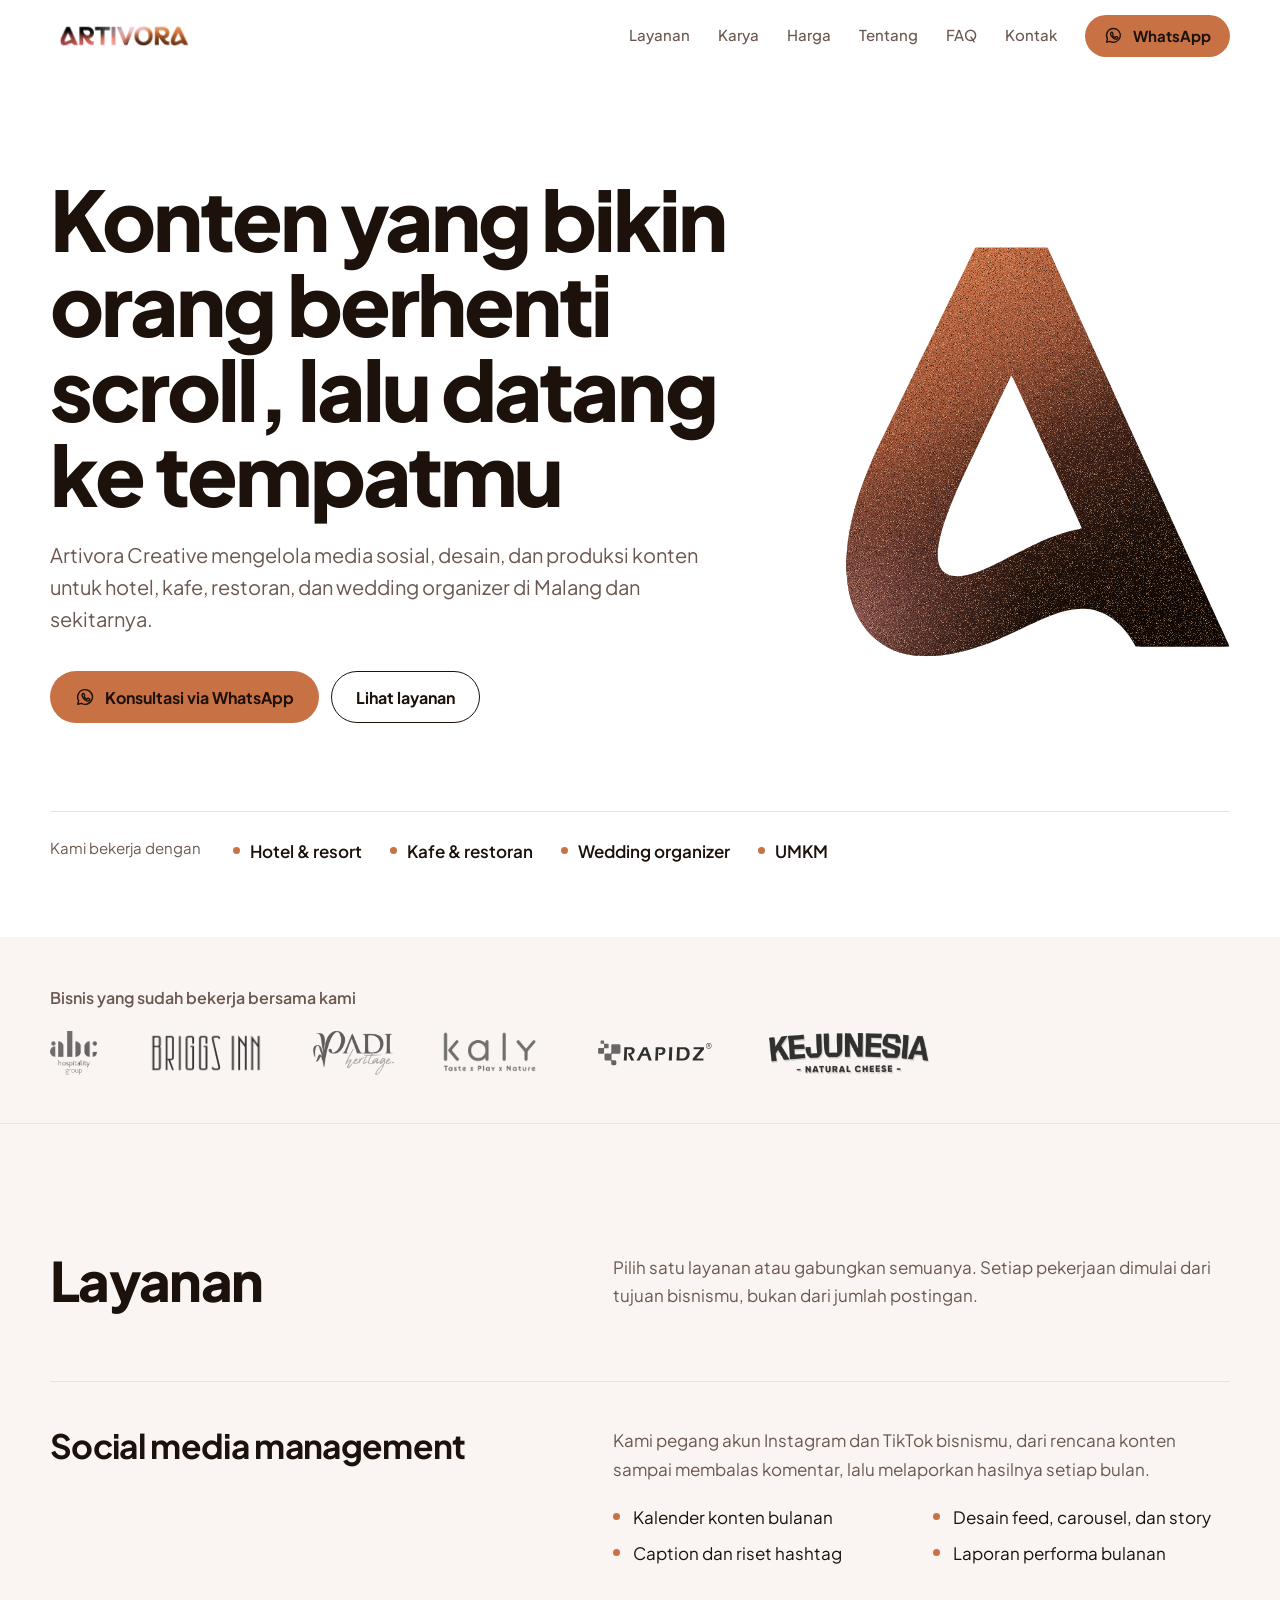
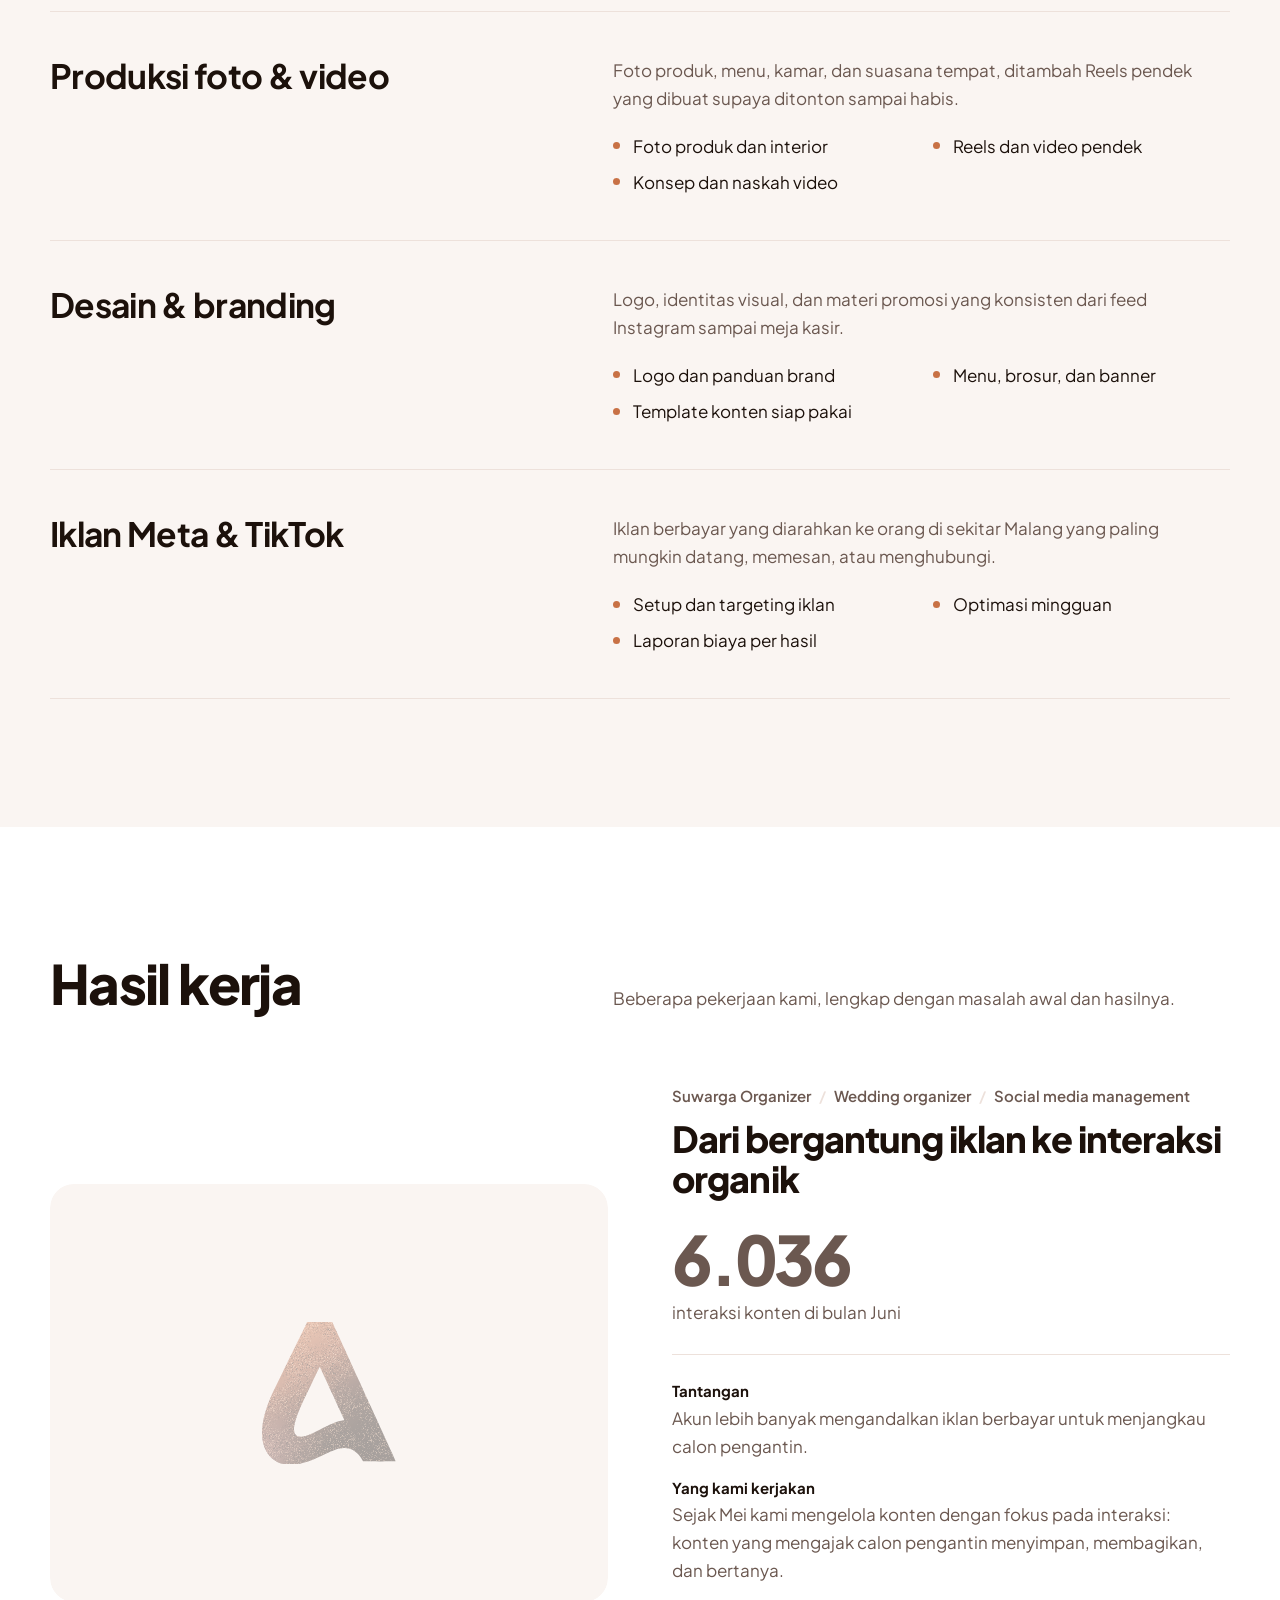
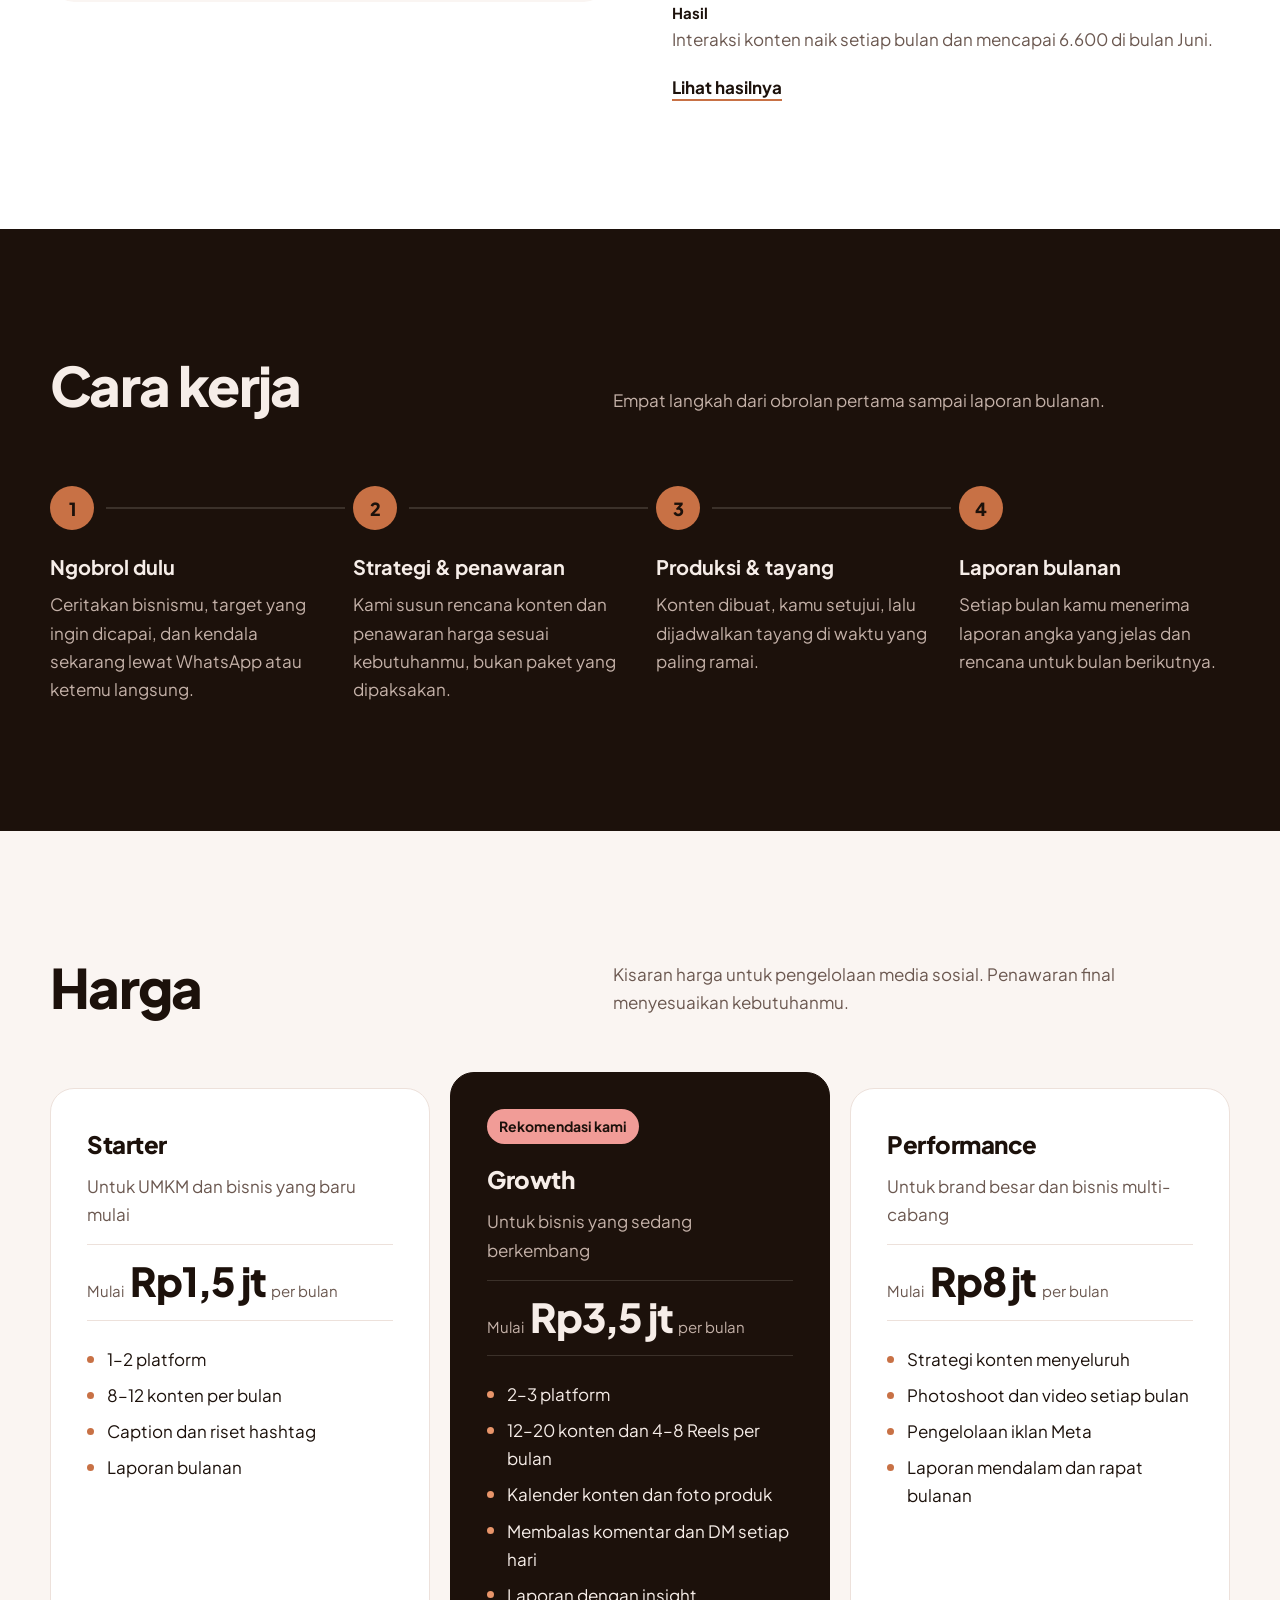
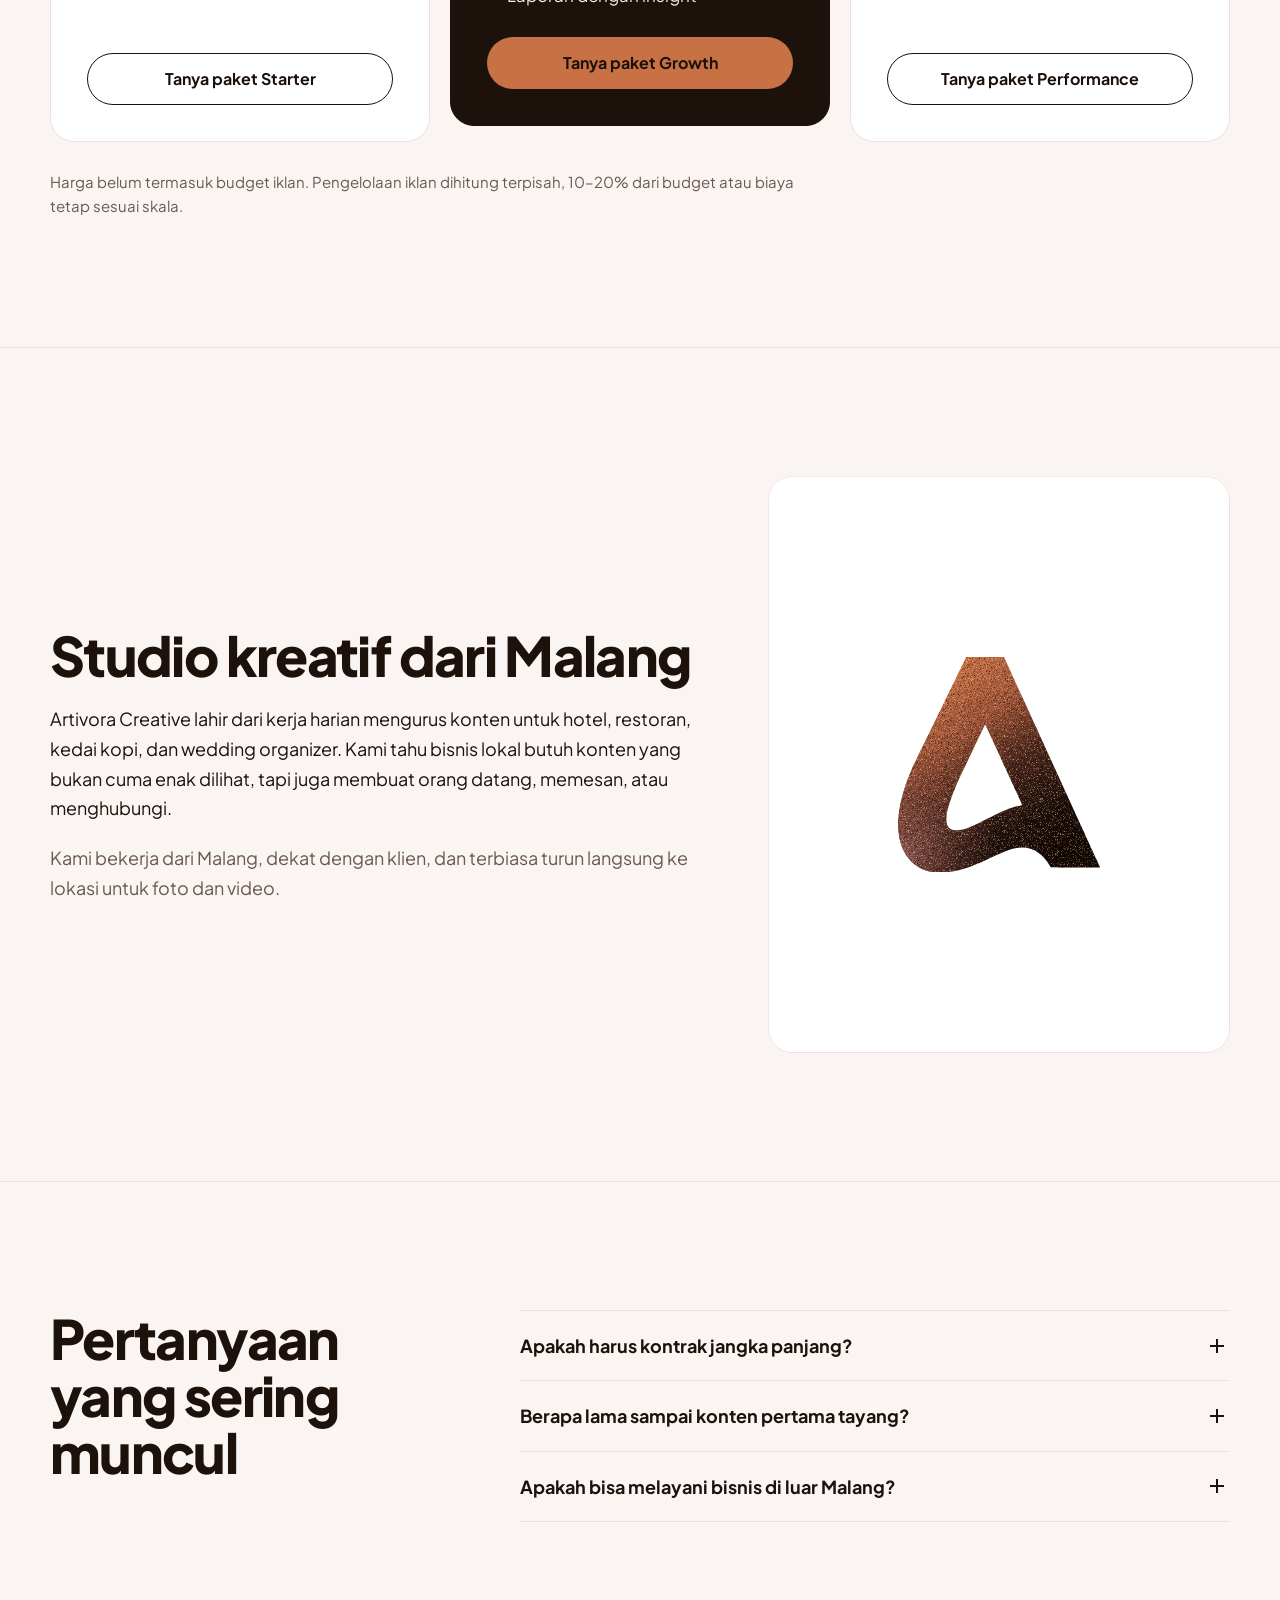
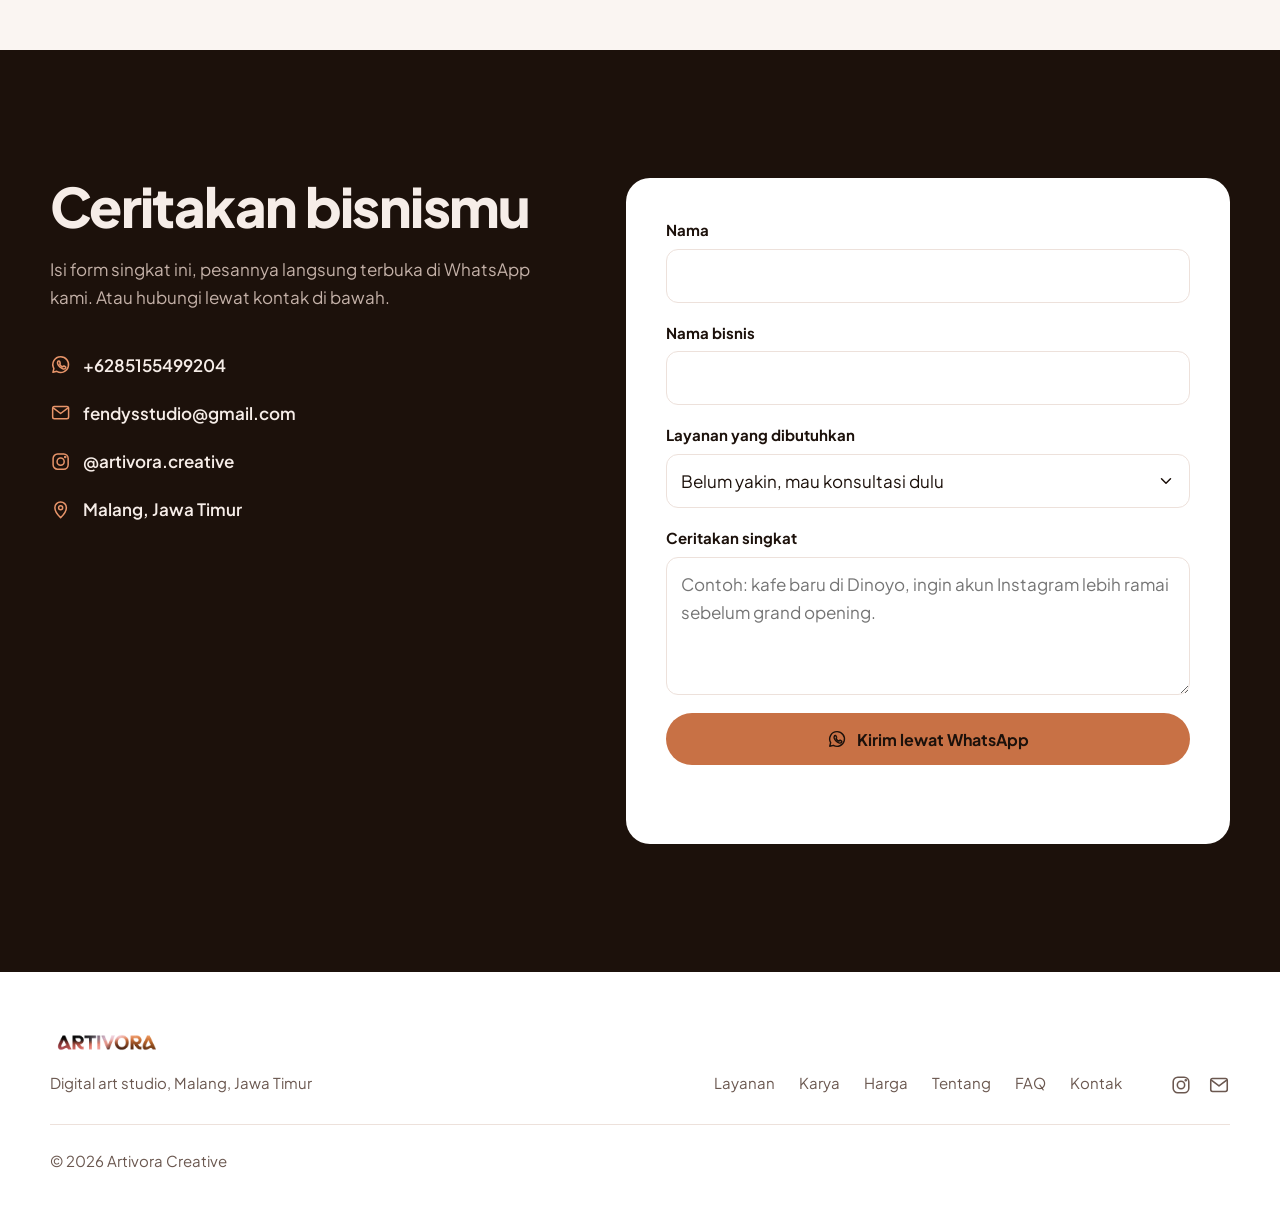
==== commit 462b1903: "Animasi saat scroll - Judul naik dari garis, konten muncul naik bertahap, gambar terbuka dari   bawa" ====
--- a/index.html
+++ b/index.html
@@ -17,14 +17,14 @@
 <link rel="icon" href="assets/img/favicon.svg" type="image/svg+xml">
 <link rel="apple-touch-icon" href="assets/img/apple-touch-icon.png">
 <link rel="preload" href="assets/fonts/plus-jakarta-sans.woff2" as="font" type="font/woff2" crossorigin>
-<link rel="stylesheet" href="assets/css/site.css?v=1.1.0">
+<link rel="stylesheet" href="assets/css/site.css?v=1.2.0">
 <script type="application/ld+json">{"@context":"https://schema.org","@type":"ProfessionalService","name":"Artivora Creative","description":"Studio kreatif di Malang untuk social media management, desain, foto & video, dan iklan Meta. Untuk hotel, kafe, restoran, wedding organizer, dan UMKM.","url":"https://artivora.my.id","areaServed":"Malang","address":{"@type":"PostalAddress","addressLocality":"Malang","addressRegion":"Jawa Timur","addressCountry":"ID"},"telephone":"+6285155499204","email":"fendysstudio@gmail.com","sameAs":["https://instagram.com/artivora.creative"],"image":"https://artivora.my.id/assets/img/og.jpg"}</script>
 <!-- Halaman ini dibuat otomatis dari content.json. Ubah isinya lewat /admin, bukan di file ini. -->
 </head>
-<body>
+<body data-motion="on">
 <a class="skip-link" href="#main">Langsung ke isi</a>
 <svg class="brand-defs" width="0" height="0" aria-hidden="true" focusable="false"><defs><linearGradient id="aa-g" gradientUnits="userSpaceOnUse" x1="140" y1="0" x2="440" y2="440"><stop offset="0" stop-color="#D07447"/><stop offset=".3" stop-color="#9C5236"/><stop offset=".56" stop-color="#45241A"/><stop offset=".8" stop-color="#1E100A"/><stop offset="1" stop-color="#120804"/></linearGradient><radialGradient id="aa-r" gradientUnits="userSpaceOnUse" cx="0" cy="480" r="240"><stop offset="0" stop-color="#B0706A" stop-opacity=".75"/><stop offset=".6" stop-color="#8A4E46" stop-opacity=".3"/><stop offset="1" stop-color="#8A4E46" stop-opacity="0"/></radialGradient><filter id="aa-grain" x="0" y="0" width="100%" height="100%" color-interpolation-filters="sRGB"><feTurbulence type="fractalNoise" baseFrequency="1.1" numOctaves="2" seed="7" stitchTiles="stitch" result="n"/><feColorMatrix in="n" type="matrix" values="0 0 0 0 1 0 0 0 0 .8 0 0 0 0 .64 0 0 0 2.2 -1.22" result="l"/><feColorMatrix in="n" type="matrix" values="0 0 0 0 0 0 0 0 0 0 0 0 0 0 0 0 0 0 -2.2 .98" result="k"/><feComposite in="l" in2="SourceAlpha" operator="in" result="l2"/><feComposite in="k" in2="SourceAlpha" operator="in" result="k2"/><feMerge><feMergeNode in="SourceGraphic"/><feMergeNode in="l2"/><feMergeNode in="k2"/></feMerge></filter><symbol id="artivora-a" viewBox="0 0 490 522"><g filter="url(#aa-grain)"><path d="M89.1 521.6 C88.7 521.4 87.3 521.1 86.1 521 C37.7 515 4.7 475.7 1 419.6 C0.9 417.6 0.6 414.9 0.4 413.7 C-0.1 410.8 -0.1 399.5 0.4 396.6 C0.6 395.4 0.9 392.6 1 390.2 C3 356.4 14.9 313.2 34.2 269.7 C38.6 259.8 40.2 256.6 56.4 223.2 C58 220 60.2 215.6 61.3 213.4 C62.3 211.2 64.6 206.5 66.3 203 C68 199.5 72.8 189.7 77 181.1 C81.2 172.6 85.9 162.9 87.5 159.6 C89.1 156.3 93.8 146.7 98 138.1 C102.2 129.6 106.9 119.9 108.5 116.6 C110.1 113.3 114.8 103.7 119 95.1 C129.5 73.5 131.4 69.7 140.1 51.9 C144.4 43.2 148.9 33.9 150.3 31.1 C151.6 28.4 155.5 20.3 159 13.3 C162.4 6.2 165.2 0.3 165.2 0.2 C165.2 0.1 185.9 -0 211.1 -0 L256.9 -0 L257.5 1.2 C258.1 2.4 264.3 16.1 273 35.1 C275.5 40.6 278.4 47 279.5 49.4 C283 57.1 294.4 81.9 301 96.5 C307.4 110.5 318.6 135.1 322.5 143.6 C323.6 146 326.8 153 329.6 159.2 C332.5 165.5 335.4 171.9 336.1 173.5 C336.9 175.1 339.5 180.9 342 186.4 C344.5 191.9 347.4 198.3 348.5 200.6 C349.6 203 353.4 211.3 356.9 219.1 C360.5 227 366.4 239.8 370 247.7 C373.6 255.6 379.4 268.4 383 276.2 C386.6 284.1 392.4 296.9 396 304.8 C399.6 312.7 403.4 321 404.5 323.4 C406.6 328.1 419.6 356.4 426.5 371.6 C429 377 432.7 385.3 434.9 390.1 C445 412.1 452.3 428.1 454.5 433 C455.8 436 458.7 442.3 460.9 447.1 C465 456.1 476 480.2 480.6 490.2 C490 510.8 489.4 509.3 488.5 509.7 C487.5 510.3 370.4 510.1 369.8 509.6 C369.5 509.3 368.5 507.7 367.6 506 C352.2 477.3 326.2 460.1 300.1 461.4 C280.4 462.3 266.1 467 225.9 486 C200 498.2 191.9 501.8 178.4 506.9 C158.4 514.4 137.5 519.5 120.6 521 C119.1 521.1 117.3 521.4 116.6 521.6 C114.9 522.2 90.3 522.1 89.1 521.6 Z M149.9 419.3 C162.9 417.2 175 412.5 199.6 400.1 C245.8 376.9 247.4 376.1 258.4 371.6 C272.6 365.7 288.2 361.1 297.6 359.9 C299.6 359.6 300.5 359.3 300.6 358.6 C300.8 358 301.5 359.4 286.9 327.9 C283.3 320 279.2 311 275.7 303.3 C273.2 298 266.5 283.4 257.9 264.8 C256.7 262.1 255.2 258.7 254.5 257.2 C253.9 255.8 252 251.8 250.4 248.4 C248.9 244.9 245 236.6 241.9 229.8 C238.8 222.9 235 214.7 233.5 211.5 C232 208.3 229.5 202.8 227.9 199.4 C226.3 195.9 224.1 191 222.9 188.5 C221.8 186 218.9 179.7 216.5 174.5 C214.1 169.3 212 164.9 211.8 164.7 C211 163.9 210.5 164.4 209.2 167.2 C207.3 171.3 188.1 211.6 184 220.1 C179.3 230 173.7 241.8 169 251.6 C149.8 291.8 145.4 301.4 138.8 316.8 C118.5 364.4 112.5 394.2 120.4 409.2 C125 418 135.6 421.6 149.9 419.3 Z" fill="url(#aa-g)"/><path d="M89.1 521.6 C88.7 521.4 87.3 521.1 86.1 521 C37.7 515 4.7 475.7 1 419.6 C0.9 417.6 0.6 414.9 0.4 413.7 C-0.1 410.8 -0.1 399.5 0.4 396.6 C0.6 395.4 0.9 392.6 1 390.2 C3 356.4 14.9 313.2 34.2 269.7 C38.6 259.8 40.2 256.6 56.4 223.2 C58 220 60.2 215.6 61.3 213.4 C62.3 211.2 64.6 206.5 66.3 203 C68 199.5 72.8 189.7 77 181.1 C81.2 172.6 85.9 162.9 87.5 159.6 C89.1 156.3 93.8 146.7 98 138.1 C102.2 129.6 106.9 119.9 108.5 116.6 C110.1 113.3 114.8 103.7 119 95.1 C129.5 73.5 131.4 69.7 140.1 51.9 C144.4 43.2 148.9 33.9 150.3 31.1 C151.6 28.4 155.5 20.3 159 13.3 C162.4 6.2 165.2 0.3 165.2 0.2 C165.2 0.1 185.9 -0 211.1 -0 L256.9 -0 L257.5 1.2 C258.1 2.4 264.3 16.1 273 35.1 C275.5 40.6 278.4 47 279.5 49.4 C283 57.1 294.4 81.9 301 96.5 C307.4 110.5 318.6 135.1 322.5 143.6 C323.6 146 326.8 153 329.6 159.2 C332.5 165.5 335.4 171.9 336.1 173.5 C336.9 175.1 339.5 180.9 342 186.4 C344.5 191.9 347.4 198.3 348.5 200.6 C349.6 203 353.4 211.3 356.9 219.1 C360.5 227 366.4 239.8 370 247.7 C373.6 255.6 379.4 268.4 383 276.2 C386.6 284.1 392.4 296.9 396 304.8 C399.6 312.7 403.4 321 404.5 323.4 C406.6 328.1 419.6 356.4 426.5 371.6 C429 377 432.7 385.3 434.9 390.1 C445 412.1 452.3 428.1 454.5 433 C455.8 436 458.7 442.3 460.9 447.1 C465 456.1 476 480.2 480.6 490.2 C490 510.8 489.4 509.3 488.5 509.7 C487.5 510.3 370.4 510.1 369.8 509.6 C369.5 509.3 368.5 507.7 367.6 506 C352.2 477.3 326.2 460.1 300.1 461.4 C280.4 462.3 266.1 467 225.9 486 C200 498.2 191.9 501.8 178.4 506.9 C158.4 514.4 137.5 519.5 120.6 521 C119.1 521.1 117.3 521.4 116.6 521.6 C114.9 522.2 90.3 522.1 89.1 521.6 Z M149.9 419.3 C162.9 417.2 175 412.5 199.6 400.1 C245.8 376.9 247.4 376.1 258.4 371.6 C272.6 365.7 288.2 361.1 297.6 359.9 C299.6 359.6 300.5 359.3 300.6 358.6 C300.8 358 301.5 359.4 286.9 327.9 C283.3 320 279.2 311 275.7 303.3 C273.2 298 266.5 283.4 257.9 264.8 C256.7 262.1 255.2 258.7 254.5 257.2 C253.9 255.8 252 251.8 250.4 248.4 C248.9 244.9 245 236.6 241.9 229.8 C238.8 222.9 235 214.7 233.5 211.5 C232 208.3 229.5 202.8 227.9 199.4 C226.3 195.9 224.1 191 222.9 188.5 C221.8 186 218.9 179.7 216.5 174.5 C214.1 169.3 212 164.9 211.8 164.7 C211 163.9 210.5 164.4 209.2 167.2 C207.3 171.3 188.1 211.6 184 220.1 C179.3 230 173.7 241.8 169 251.6 C149.8 291.8 145.4 301.4 138.8 316.8 C118.5 364.4 112.5 394.2 120.4 409.2 C125 418 135.6 421.6 149.9 419.3 Z" fill="url(#aa-r)"/></g></symbol></defs></svg>
 <header class="site-header" data-header><div class="wrap header-inner"><a class="logo" href="#top" aria-label="Artivora Creative"><img class="logo-img" src="assets/uploads/logo-mvs5ajto.webp" alt="Artivora Creative"></a><nav class="nav" aria-label="Navigasi utama"><button class="nav-toggle" type="button" aria-expanded="false" aria-controls="nav-menu" data-nav-toggle><span class="nav-toggle-bars" aria-hidden="true"></span><span class="sr-only">Buka menu</span></button><div class="nav-menu" id="nav-menu" data-nav-menu><ul class="nav-links"><li><a href="#layanan">Layanan</a></li><li><a href="#karya">Karya</a></li><li><a href="#harga">Harga</a></li><li><a href="#tentang">Tentang</a></li><li><a href="#faq">FAQ</a></li><li><a href="#kontak">Kontak</a></li></ul><a class="btn btn-primary btn-small" href="https://wa.me/6285155499204?text=Halo%20Artivora%2C%20saya%20mau%20konsultasi%20soal%20media%20sosial%20bisnis%20saya." target="_blank" rel="noopener"><svg class="icon" viewBox="0 0 24 24" fill="none" stroke="currentColor" stroke-width="1.7" stroke-linecap="round" stroke-linejoin="round" aria-hidden="true" focusable="false"><path d="M12 3.2a8.8 8.8 0 0 0-7.6 13.2L3.3 20.7l4.4-1.1A8.8 8.8 0 1 0 12 3.2Z"/><path d="M8.9 8.3c.2-.5.5-.5.8-.5h.5c.2 0 .4 0 .6.5l.7 1.7c.1.2.1.4 0 .6l-.4.6c-.1.2-.2.3 0 .6.4.7 1 1.4 1.7 1.9.6.4 1 .6 1.3.7.2.1.4 0 .5-.1l.6-.7c.2-.2.3-.2.6-.1l1.6.8c.3.1.4.2.4.4 0 .3 0 1.1-.6 1.6-.5.5-1.4.8-2.2.6-1.2-.3-2.6-1-3.9-2.2-1.4-1.3-2.2-2.7-2.5-3.7-.3-1-.1-1.9.3-2.5Z"/></svg><span>WhatsApp</span></a></div></nav></div></header><main id="main"><section class="hero" id="top" aria-labelledby="hero-title"><div class="hero-art" aria-hidden="true"><svg class="hero-mark" viewBox="0 0 490 522" aria-hidden="true" focusable="false"><use href="#artivora-a"/></svg></div><div class="wrap hero-inner"><h1 id="hero-title" class="hero-title">Konten yang bikin orang berhenti scroll, lalu datang ke tempatmu</h1><p class="hero-sub">Artivora Creative mengelola media sosial, desain, dan produksi konten untuk hotel, kafe, restoran, dan wedding organizer di Malang dan sekitarnya.</p><div class="hero-actions"><a class="btn btn-primary" href="https://wa.me/6285155499204?text=Halo%20Artivora%2C%20saya%20mau%20konsultasi%20soal%20media%20sosial%20bisnis%20saya." target="_blank" rel="noopener"><svg class="icon" viewBox="0 0 24 24" fill="none" stroke="currentColor" stroke-width="1.7" stroke-linecap="round" stroke-linejoin="round" aria-hidden="true" focusable="false"><path d="M12 3.2a8.8 8.8 0 0 0-7.6 13.2L3.3 20.7l4.4-1.1A8.8 8.8 0 1 0 12 3.2Z"/><path d="M8.9 8.3c.2-.5.5-.5.8-.5h.5c.2 0 .4 0 .6.5l.7 1.7c.1.2.1.4 0 .6l-.4.6c-.1.2-.2.3 0 .6.4.7 1 1.4 1.7 1.9.6.4 1 .6 1.3.7.2.1.4 0 .5-.1l.6-.7c.2-.2.3-.2.6-.1l1.6.8c.3.1.4.2.4.4 0 .3 0 1.1-.6 1.6-.5.5-1.4.8-2.2.6-1.2-.3-2.6-1-3.9-2.2-1.4-1.3-2.2-2.7-2.5-3.7-.3-1-.1-1.9.3-2.5Z"/></svg><span>Konsultasi via WhatsApp</span></a><a class="btn btn-outline" href="#layanan">Lihat layanan</a></div><div class="hero-industries"><p class="hero-industries-label">Kami bekerja dengan</p><ul><li>Hotel &amp; resort</li><li>Kafe &amp; restoran</li><li>Wedding organizer</li><li>UMKM</li></ul></div></div></section><section class="section clients" id="klien" aria-labelledby="klien-title"><div class="wrap"><h2 class="clients-title" id="klien-title">Bisnis yang sudah bekerja bersama kami</h2><ul class="clients-list"><li><img src="assets/uploads/abc-icon-blue-mvs5259b.webp" alt="ABC Hospitality Group" loading="lazy"></li><li><img src="assets/uploads/2021-logo-briggsartboard-1-copy-mvs51q9r.webp" alt="Briggs Inn" loading="lazy"></li><li><img src="assets/uploads/logo-padi-2021-1-mvs510jg.webp" alt="Padi Heritage Resort" loading="lazy"></li><li><img src="assets/uploads/logo-logo-text-with-slogan-green-mvs50j3r.webp" alt="Kaly Eatery" loading="lazy"></li><li><img src="assets/uploads/logo-01-mvs504wo.svg" alt="Rapidz" loading="lazy"></li><li><img src="assets/uploads/logo-kejunesia-mvs4zdcg.webp" alt="Kejunesia" loading="lazy"></li></ul></div></section><section class="section services" id="layanan" aria-labelledby="layanan-title"><div class="wrap"><header class="section-head"><h2 id="layanan-title">Layanan</h2><p class="section-intro">Pilih satu layanan atau gabungkan semuanya. Setiap pekerjaan dimulai dari tujuan bisnismu, bukan dari jumlah postingan.</p></header><ul class="service-list"><li class="service"><h3 class="service-title">Social media management</h3><div class="service-body"><p>Kami pegang akun Instagram dan TikTok bisnismu, dari rencana konten sampai membalas komentar, lalu melaporkan hasilnya setiap bulan.</p><ul class="dot-list"><li>Kalender konten bulanan</li><li>Desain feed, carousel, dan story</li><li>Caption dan riset hashtag</li><li>Laporan performa bulanan</li></ul></div></li><li class="service"><h3 class="service-title">Produksi foto &amp; video</h3><div class="service-body"><p>Foto produk, menu, kamar, dan suasana tempat, ditambah Reels pendek yang dibuat supaya ditonton sampai habis.</p><ul class="dot-list"><li>Foto produk dan interior</li><li>Reels dan video pendek</li><li>Konsep dan naskah video</li></ul></div></li><li class="service"><h3 class="service-title">Desain &amp; branding</h3><div class="service-body"><p>Logo, identitas visual, dan materi promosi yang konsisten dari feed Instagram sampai meja kasir.</p><ul class="dot-list"><li>Logo dan panduan brand</li><li>Menu, brosur, dan banner</li><li>Template konten siap pakai</li></ul></div></li><li class="service"><h3 class="service-title">Iklan Meta &amp; TikTok</h3><div class="service-body"><p>Iklan berbayar yang diarahkan ke orang di sekitar Malang yang paling mungkin datang, memesan, atau menghubungi.</p><ul class="dot-list"><li>Setup dan targeting iklan</li><li>Optimasi mingguan</li><li>Laporan biaya per hasil</li></ul></div></li></ul></div></section><section class="section work-section" id="karya" aria-labelledby="karya-title"><div class="wrap"><header class="section-head"><h2 id="karya-title">Hasil kerja</h2><p class="section-intro">Beberapa pekerjaan kami, lengkap dengan masalah awal dan hasilnya.</p></header><div class="work-list"><article class="work"><div class="work-media"><svg class="work-media-mark" viewBox="0 0 490 522" aria-hidden="true" focusable="false"><use href="#artivora-a"/></svg></div><div class="work-text"><p class="work-meta">Suwarga Organizer<span aria-hidden="true">/</span>Wedding organizer<span aria-hidden="true">/</span>Social media management</p><h3 class="work-title">Dari bergantung iklan ke interaksi organik</h3><p class="work-metric"><strong>6.600</strong><span>interaksi konten di bulan Juni</span></p><dl class="work-story"><div><dt>Tantangan</dt><dd>Akun lebih banyak mengandalkan iklan berbayar untuk menjangkau calon pengantin.</dd></div><div><dt>Yang kami kerjakan</dt><dd>Sejak Mei kami mengelola konten dengan fokus pada interaksi: konten yang mengajak calon pengantin menyimpan, membagikan, dan bertanya.</dd></div><div><dt>Hasil</dt><dd>Interaksi konten naik setiap bulan dan mencapai 6.600 di bulan Juni.</dd></div></dl><a class="text-link" href="https://www.instagram.com/suwarga.organizer/" target="_blank" rel="noopener">Lihat hasilnya</a></div></article></div></div></section><section class="section process" id="cara-kerja" aria-labelledby="cara-kerja-title"><div class="wrap"><header class="section-head"><h2 id="cara-kerja-title">Cara kerja</h2><p class="section-intro">Empat langkah dari obrolan pertama sampai laporan bulanan.</p></header><ol class="steps"><li class="step"><span class="step-num" aria-hidden="true">1</span><h3>Ngobrol dulu</h3><p>Ceritakan bisnismu, target yang ingin dicapai, dan kendala sekarang lewat WhatsApp atau ketemu langsung.</p></li><li class="step"><span class="step-num" aria-hidden="true">2</span><h3>Strategi &amp; penawaran</h3><p>Kami susun rencana konten dan penawaran harga sesuai kebutuhanmu, bukan paket yang dipaksakan.</p></li><li class="step"><span class="step-num" aria-hidden="true">3</span><h3>Produksi &amp; tayang</h3><p>Konten dibuat, kamu setujui, lalu dijadwalkan tayang di waktu yang paling ramai.</p></li><li class="step"><span class="step-num" aria-hidden="true">4</span><h3>Laporan bulanan</h3><p>Setiap bulan kamu menerima laporan angka yang jelas dan rencana untuk bulan berikutnya.</p></li></ol></div></section><section class="section pricing" id="harga" aria-labelledby="harga-title"><div class="wrap"><header class="section-head"><h2 id="harga-title">Harga</h2><p class="section-intro">Kisaran harga untuk pengelolaan media sosial. Penawaran final menyesuaikan kebutuhanmu.</p></header><div class="tiers"><article class="tier"><h3 class="tier-name">Starter</h3><p class="tier-audience">Untuk UMKM dan bisnis yang baru mulai</p><p class="tier-price"><span class="tier-from">Mulai</span> <strong>Rp1,5 jt</strong> <span class="tier-period">per bulan</span></p><ul class="dot-list"><li>1–2 platform</li><li>8–12 konten per bulan</li><li>Caption dan riset hashtag</li><li>Laporan bulanan</li></ul><a class="btn btn-outline" href="https://wa.me/6285155499204?text=Halo%20Artivora%2C%20saya%20tertarik%20dengan%20paket%20Starter." target="_blank" rel="noopener">Tanya paket Starter</a></article><article class="tier tier-featured"><p class="tier-badge">Rekomendasi kami</p><h3 class="tier-name">Growth</h3><p class="tier-audience">Untuk bisnis yang sedang berkembang</p><p class="tier-price"><span class="tier-from">Mulai</span> <strong>Rp3,5 jt</strong> <span class="tier-period">per bulan</span></p><ul class="dot-list"><li>2–3 platform</li><li>12–20 konten dan 4–8 Reels per bulan</li><li>Kalender konten dan foto produk</li><li>Membalas komentar dan DM setiap hari</li><li>Laporan dengan insight</li></ul><a class="btn btn-primary" href="https://wa.me/6285155499204?text=Halo%20Artivora%2C%20saya%20tertarik%20dengan%20paket%20Growth." target="_blank" rel="noopener">Tanya paket Growth</a></article><article class="tier"><h3 class="tier-name">Performance</h3><p class="tier-audience">Untuk brand besar dan bisnis multi-cabang</p><p class="tier-price"><span class="tier-from">Mulai</span> <strong>Rp8 jt</strong> <span class="tier-period">per bulan</span></p><ul class="dot-list"><li>Strategi konten menyeluruh</li><li>Photoshoot dan video setiap bulan</li><li>Pengelolaan iklan Meta</li><li>Laporan mendalam dan rapat bulanan</li></ul><a class="btn btn-outline" href="https://wa.me/6285155499204?text=Halo%20Artivora%2C%20saya%20tertarik%20dengan%20paket%20Performance." target="_blank" rel="noopener">Tanya paket Performance</a></article></div><p class="pricing-note">Harga belum termasuk budget iklan. Pengelolaan iklan dihitung terpisah, 10–20% dari budget atau biaya tetap sesuai skala.</p></div></section><section class="section about" id="tentang" aria-labelledby="tentang-title"><div class="wrap"><div class="about-grid"><div class="about-text"><h2 id="tentang-title">Studio kreatif dari Malang</h2><p>Artivora Creative lahir dari kerja harian mengurus konten untuk hotel, restoran, kedai kopi, dan wedding organizer. Kami tahu bisnis lokal butuh konten yang bukan cuma enak dilihat, tapi juga membuat orang datang, memesan, atau menghubungi.</p><p>Kami bekerja dari Malang, dekat dengan klien, dan terbiasa turun langsung ke lokasi untuk foto dan video.</p></div><div class="about-media"><svg class="about-mark" viewBox="0 0 490 522" aria-hidden="true" focusable="false"><use href="#artivora-a"/></svg></div></div></div></section><section class="section faq" id="faq" aria-labelledby="faq-title"><div class="wrap faq-grid"><h2 id="faq-title">Pertanyaan yang sering muncul</h2><div class="faq-list"><details class="faq-item"><summary>Apakah harus kontrak jangka panjang?</summary><div class="faq-answer"><p>Tulis kebijakan kontrak Artivora di sini, misalnya minimal 3 bulan atau bisa per bulan.</p></div></details><details class="faq-item"><summary>Berapa lama sampai konten pertama tayang?</summary><div class="faq-answer"><p>Tulis estimasi waktu dari brief disepakati sampai konten pertama tayang.</p></div></details><details class="faq-item"><summary>Apakah bisa melayani bisnis di luar Malang?</summary><div class="faq-answer"><p>Tulis area layanan Artivora, termasuk apakah melayani klien jarak jauh.</p></div></details></div></div></section><section class="section contact" id="kontak" aria-labelledby="kontak-title"><div class="wrap contact-grid"><div class="contact-info"><h2 id="kontak-title">Ceritakan bisnismu</h2><p class="section-intro">Isi form singkat ini, pesannya langsung terbuka di WhatsApp kami. Atau hubungi lewat kontak di bawah.</p><ul class="contact-direct"><li><a href="https://wa.me/6285155499204?text=Halo%20Artivora%2C%20saya%20mau%20konsultasi%20soal%20media%20sosial%20bisnis%20saya." target="_blank" rel="noopener"><svg class="icon" viewBox="0 0 24 24" fill="none" stroke="currentColor" stroke-width="1.7" stroke-linecap="round" stroke-linejoin="round" aria-hidden="true" focusable="false"><path d="M12 3.2a8.8 8.8 0 0 0-7.6 13.2L3.3 20.7l4.4-1.1A8.8 8.8 0 1 0 12 3.2Z"/><path d="M8.9 8.3c.2-.5.5-.5.8-.5h.5c.2 0 .4 0 .6.5l.7 1.7c.1.2.1.4 0 .6l-.4.6c-.1.2-.2.3 0 .6.4.7 1 1.4 1.7 1.9.6.4 1 .6 1.3.7.2.1.4 0 .5-.1l.6-.7c.2-.2.3-.2.6-.1l1.6.8c.3.1.4.2.4.4 0 .3 0 1.1-.6 1.6-.5.5-1.4.8-2.2.6-1.2-.3-2.6-1-3.9-2.2-1.4-1.3-2.2-2.7-2.5-3.7-.3-1-.1-1.9.3-2.5Z"/></svg><span>+6285155499204</span></a></li><li><a href="mailto:fendysstudio@gmail.com"><svg class="icon" viewBox="0 0 24 24" fill="none" stroke="currentColor" stroke-width="1.7" stroke-linecap="round" stroke-linejoin="round" aria-hidden="true" focusable="false"><rect x="3" y="5" width="18" height="14" rx="2"/><path d="m4 7 8 6 8-6"/></svg><span>fendysstudio@gmail.com</span></a></li><li><a href="https://instagram.com/artivora.creative" target="_blank" rel="noopener"><svg class="icon" viewBox="0 0 24 24" fill="none" stroke="currentColor" stroke-width="1.7" stroke-linecap="round" stroke-linejoin="round" aria-hidden="true" focusable="false"><rect x="3.5" y="3.5" width="17" height="17" rx="5"/><circle cx="12" cy="12" r="4"/><circle cx="17.2" cy="6.8" r=".6" fill="currentColor"/></svg><span>@artivora.creative</span></a></li><li><span class="contact-plain"><svg class="icon" viewBox="0 0 24 24" fill="none" stroke="currentColor" stroke-width="1.7" stroke-linecap="round" stroke-linejoin="round" aria-hidden="true" focusable="false"><path d="M12 21s-6.5-6.1-6.5-11.2a6.5 6.5 0 0 1 13 0C18.5 14.9 12 21 12 21Z"/><circle cx="12" cy="9.8" r="2.3"/></svg><span>Malang, Jawa Timur</span></span></li></ul></div><form class="contact-form" data-wa-form data-wa="6285155499204" data-email="fendysstudio@gmail.com" novalidate><div class="field"><label for="f-name">Nama</label><input id="f-name" name="name" autocomplete="name" required></div><div class="field"><label for="f-business">Nama bisnis</label><input id="f-business" name="business" autocomplete="organization"></div><div class="field"><label for="f-service">Layanan yang dibutuhkan</label><select id="f-service" name="service"><option value="">Belum yakin, mau konsultasi dulu</option><option>Social media management</option><option>Produksi foto &amp; video</option><option>Desain &amp; branding</option><option>Iklan Meta &amp; TikTok</option></select></div><div class="field"><label for="f-message">Ceritakan singkat</label><textarea id="f-message" name="message" rows="4" placeholder="Contoh: kafe baru di Dinoyo, ingin akun Instagram lebih ramai sebelum grand opening."></textarea></div><button class="btn btn-primary btn-block" type="submit"><svg class="icon" viewBox="0 0 24 24" fill="none" stroke="currentColor" stroke-width="1.7" stroke-linecap="round" stroke-linejoin="round" aria-hidden="true" focusable="false"><path d="M12 3.2a8.8 8.8 0 0 0-7.6 13.2L3.3 20.7l4.4-1.1A8.8 8.8 0 1 0 12 3.2Z"/><path d="M8.9 8.3c.2-.5.5-.5.8-.5h.5c.2 0 .4 0 .6.5l.7 1.7c.1.2.1.4 0 .6l-.4.6c-.1.2-.2.3 0 .6.4.7 1 1.4 1.7 1.9.6.4 1 .6 1.3.7.2.1.4 0 .5-.1l.6-.7c.2-.2.3-.2.6-.1l1.6.8c.3.1.4.2.4.4 0 .3 0 1.1-.6 1.6-.5.5-1.4.8-2.2.6-1.2-.3-2.6-1-3.9-2.2-1.4-1.3-2.2-2.7-2.5-3.7-.3-1-.1-1.9.3-2.5Z"/></svg><span>Kirim lewat WhatsApp</span></button><p class="form-status" role="status" data-form-status></p></form></div></section></main><footer class="site-footer"><div class="wrap footer-inner"><div class="footer-brand"><a class="footer-logo" href="#top"><img src="assets/uploads/logo-mvs5ajto.webp" alt="Artivora Creative" loading="lazy"></a><p>Digital art studio, Malang, Jawa Timur</p></div><ul class="footer-links"><li><a href="#layanan">Layanan</a></li><li><a href="#karya">Karya</a></li><li><a href="#harga">Harga</a></li><li><a href="#tentang">Tentang</a></li><li><a href="#faq">FAQ</a></li><li><a href="#kontak">Kontak</a></li></ul><ul class="footer-social"><li><a href="https://instagram.com/artivora.creative" target="_blank" rel="noopener" aria-label="Instagram"><svg class="icon" viewBox="0 0 24 24" fill="none" stroke="currentColor" stroke-width="1.7" stroke-linecap="round" stroke-linejoin="round" aria-hidden="true" focusable="false"><rect x="3.5" y="3.5" width="17" height="17" rx="5"/><circle cx="12" cy="12" r="4"/><circle cx="17.2" cy="6.8" r=".6" fill="currentColor"/></svg></a></li><li><a href="mailto:fendysstudio@gmail.com" aria-label="Email"><svg class="icon" viewBox="0 0 24 24" fill="none" stroke="currentColor" stroke-width="1.7" stroke-linecap="round" stroke-linejoin="round" aria-hidden="true" focusable="false"><rect x="3" y="5" width="18" height="14" rx="2"/><path d="m4 7 8 6 8-6"/></svg></a></li></ul><p class="footer-copy">© 2026 Artivora Creative</p></div></footer><a class="wa-float" href="https://wa.me/6285155499204?text=Halo%20Artivora%2C%20saya%20mau%20konsultasi%20soal%20media%20sosial%20bisnis%20saya." target="_blank" rel="noopener" aria-label="Chat WhatsApp"><svg class="icon" viewBox="0 0 24 24" fill="none" stroke="currentColor" stroke-width="1.7" stroke-linecap="round" stroke-linejoin="round" aria-hidden="true" focusable="false"><path d="M12 3.2a8.8 8.8 0 0 0-7.6 13.2L3.3 20.7l4.4-1.1A8.8 8.8 0 1 0 12 3.2Z"/><path d="M8.9 8.3c.2-.5.5-.5.8-.5h.5c.2 0 .4 0 .6.5l.7 1.7c.1.2.1.4 0 .6l-.4.6c-.1.2-.2.3 0 .6.4.7 1 1.4 1.7 1.9.6.4 1 .6 1.3.7.2.1.4 0 .5-.1l.6-.7c.2-.2.3-.2.6-.1l1.6.8c.3.1.4.2.4.4 0 .3 0 1.1-.6 1.6-.5.5-1.4.8-2.2.6-1.2-.3-2.6-1-3.9-2.2-1.4-1.3-2.2-2.7-2.5-3.7-.3-1-.1-1.9.3-2.5Z"/></svg></a>
-<script src="assets/js/site.js?v=1.1.0" defer></script>
+<script src="assets/js/site.js?v=1.2.0" defer></script>
 </body>
 </html>
--- a/assets/css/site.css
+++ b/assets/css/site.css
@@ -240,13 +240,68 @@
   .hero-sub { max-width: min(44ch, calc(100% - min(30vw, 460px) - 48px)); }
 }
 
-/* the one orchestrated moment: the A rises into place */
-.hero-mark { clip-path: inset(100% 0 0 0); animation: mark-rise 1.1s cubic-bezier(.2, .75, .2, 1) .15s forwards; }
+/* ---------- motion ----------
+   One language throughout: things rise, the way the A rises in the hero. */
+:root { --ease-rise: cubic-bezier(.2, .75, .2, 1); }
+
+/* hero on load: the A rises, the headline lifts out from a baseline, the rest follows */
+.hero-art { translate: 0 var(--parallax, 0px); will-change: translate; }
+.hero-mark { clip-path: inset(100% 0 0 0); animation: mark-rise 1.1s var(--ease-rise) .15s forwards; }
 @keyframes mark-rise { to { clip-path: inset(0 0 0 0); } }
+
+.hero-title { animation: title-rise 1s var(--ease-rise) .05s both; }
+.hero-sub { animation: soft-rise .9s var(--ease-rise) .35s both; }
+.hero-actions { animation: soft-rise .9s var(--ease-rise) .5s both; }
+.hero-industries { animation: soft-rise .9s var(--ease-rise) .65s both; }
+@keyframes title-rise {
+  from { clip-path: inset(-20% -10% 100% -10%); transform: translateY(.3em); }
+  to   { clip-path: inset(-20% -10% -30% -10%); transform: none; }
+}
+@keyframes soft-rise {
+  from { opacity: 0; transform: translateY(24px); }
+  to   { opacity: 1; transform: none; }
+}
+
+/* scroll reveals: site.js marks elements below the fold with data-reveal */
+[data-reveal] {
+  transition-duration: .9s;
+  transition-timing-function: var(--ease-rise);
+  transition-delay: var(--reveal-delay, 0ms);
+}
+[data-reveal="up"] { transition-property: opacity, transform; }
+[data-reveal="up"]:not(.is-in) { opacity: 0; transform: translateY(32px); }
+
+[data-reveal="title"] { transition-property: clip-path, transform; transition-duration: 1s; clip-path: inset(-20% -10% -30% -10%); }
+[data-reveal="title"]:not(.is-in) { clip-path: inset(-20% -10% 100% -10%); transform: translateY(.35em); }
+
+[data-reveal="media"] { transition-property: clip-path; transition-duration: 1.2s; clip-path: inset(0 0 0 0 round var(--radius-lg)); }
+[data-reveal="media"]:not(.is-in) { clip-path: inset(100% 0 0 0 round var(--radius-lg)); }
+[data-reveal="media"] > img,
+[data-reveal="media"] > svg { transition: transform 1.6s var(--ease-rise) var(--reveal-delay, 0ms); }
+[data-reveal="media"]:not(.is-in) > img,
+[data-reveal="media"]:not(.is-in) > svg { transform: scale(1.12) translateY(4%); }
+
+/* process: numbers pop in, then the connecting line draws to the next step */
+.step[data-reveal] .step-num { transition: transform .6s cubic-bezier(.3, 1.5, .5, 1) calc(var(--reveal-delay, 0ms) + 150ms); }
+.step[data-reveal]:not(.is-in) .step-num { transform: scale(.3); }
+.step[data-reveal]::after { transform-origin: top center; transition: transform .9s var(--ease-rise) calc(var(--reveal-delay, 0ms) + 350ms); }
+.step[data-reveal]:not(.is-in)::after { transform: scaleY(0); }
+@media (min-width: 900px) {
+  .step[data-reveal]::after { transform-origin: left center; }
+  .step[data-reveal]:not(.is-in)::after { transform: scaleX(0); }
+}
+
+.work-metric [data-count] { font-variant-numeric: tabular-nums; }
+
+/* no motion in the admin preview, when switched off in the admin, or when the visitor asks for less */
+.is-preview .hero-mark, .is-preview .hero-title, .is-preview .hero-sub, .is-preview .hero-actions, .is-preview .hero-industries,
+[data-motion="off"] .hero-mark, [data-motion="off"] .hero-title, [data-motion="off"] .hero-sub,
+[data-motion="off"] .hero-actions, [data-motion="off"] .hero-industries { animation: none; clip-path: none; }
 
 @media (prefers-reduced-motion: reduce) {
   html { scroll-behavior: auto; }
-  .hero-mark { animation: none; clip-path: none; }
+  .hero-mark, .hero-title, .hero-sub, .hero-actions, .hero-industries { animation: none; clip-path: none; }
+  .hero-art { translate: none; }
 }
 
 /* ---------- shared section ---------- */
